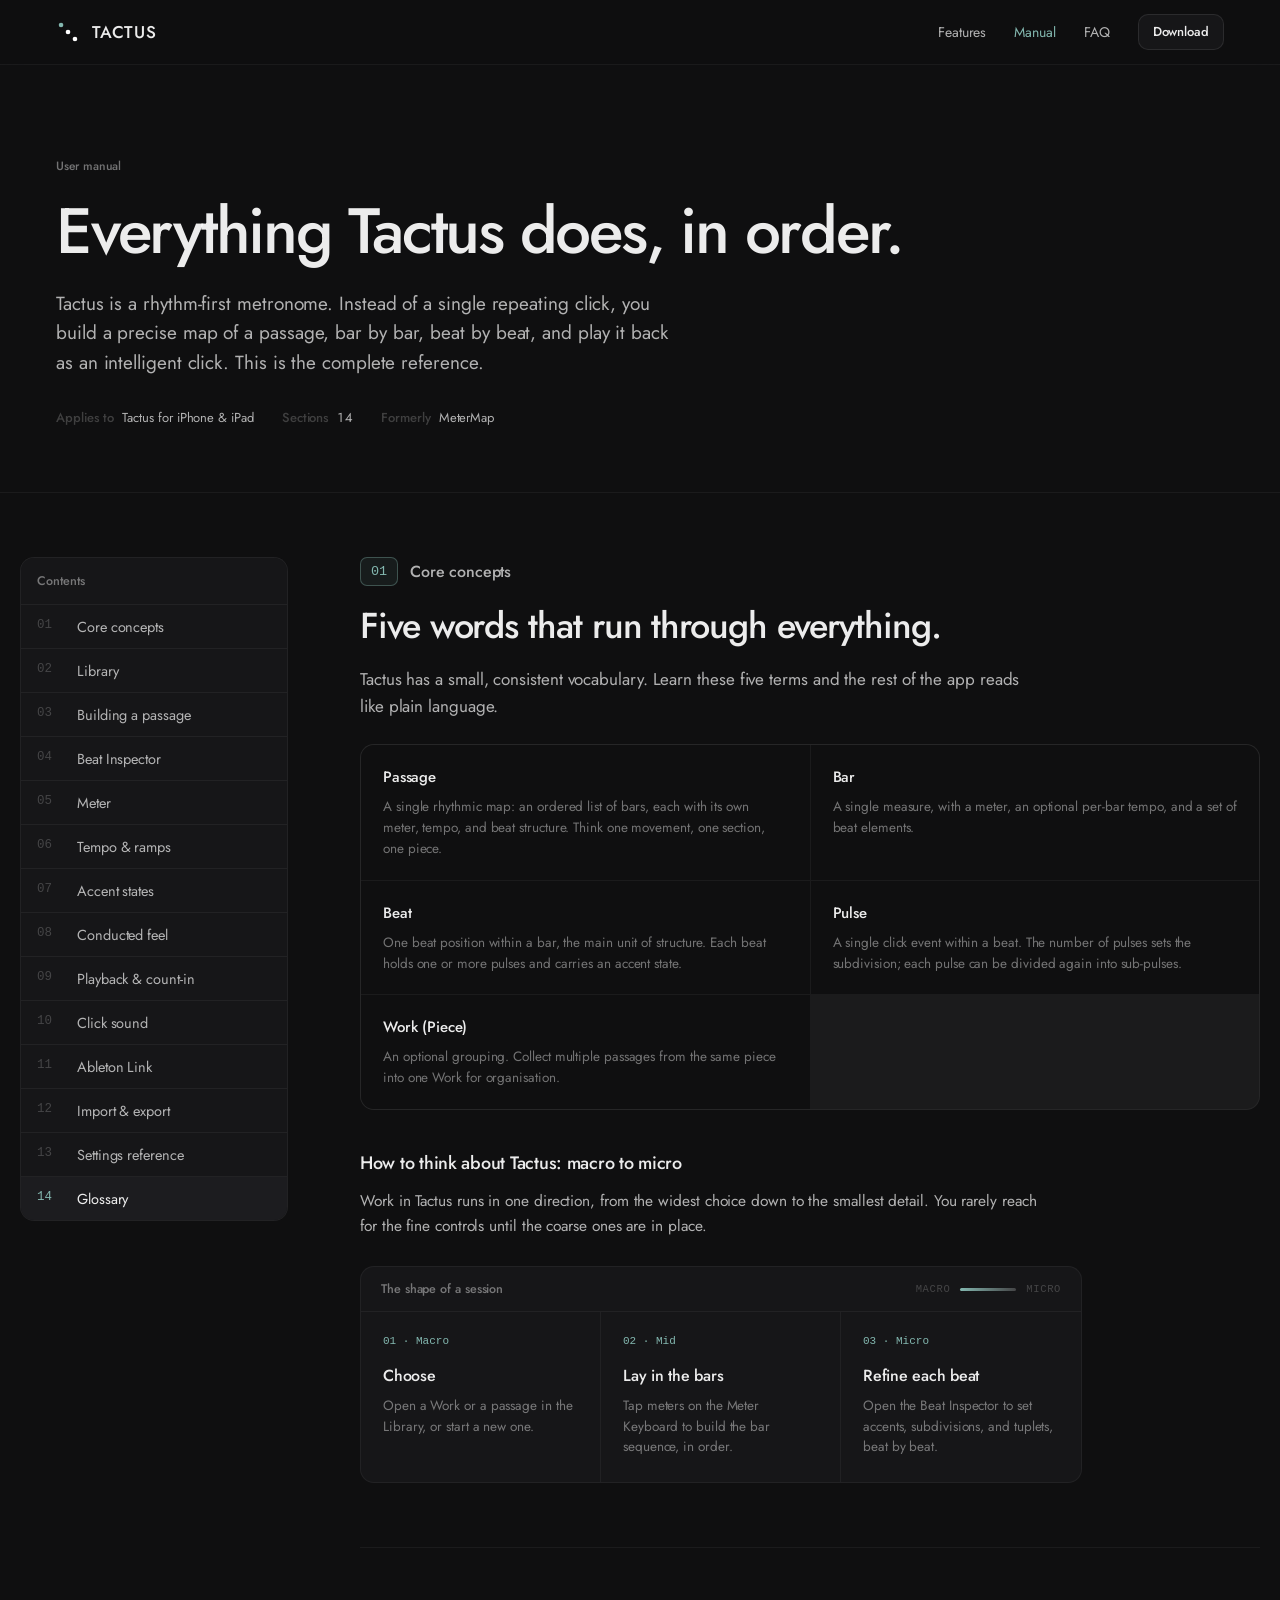
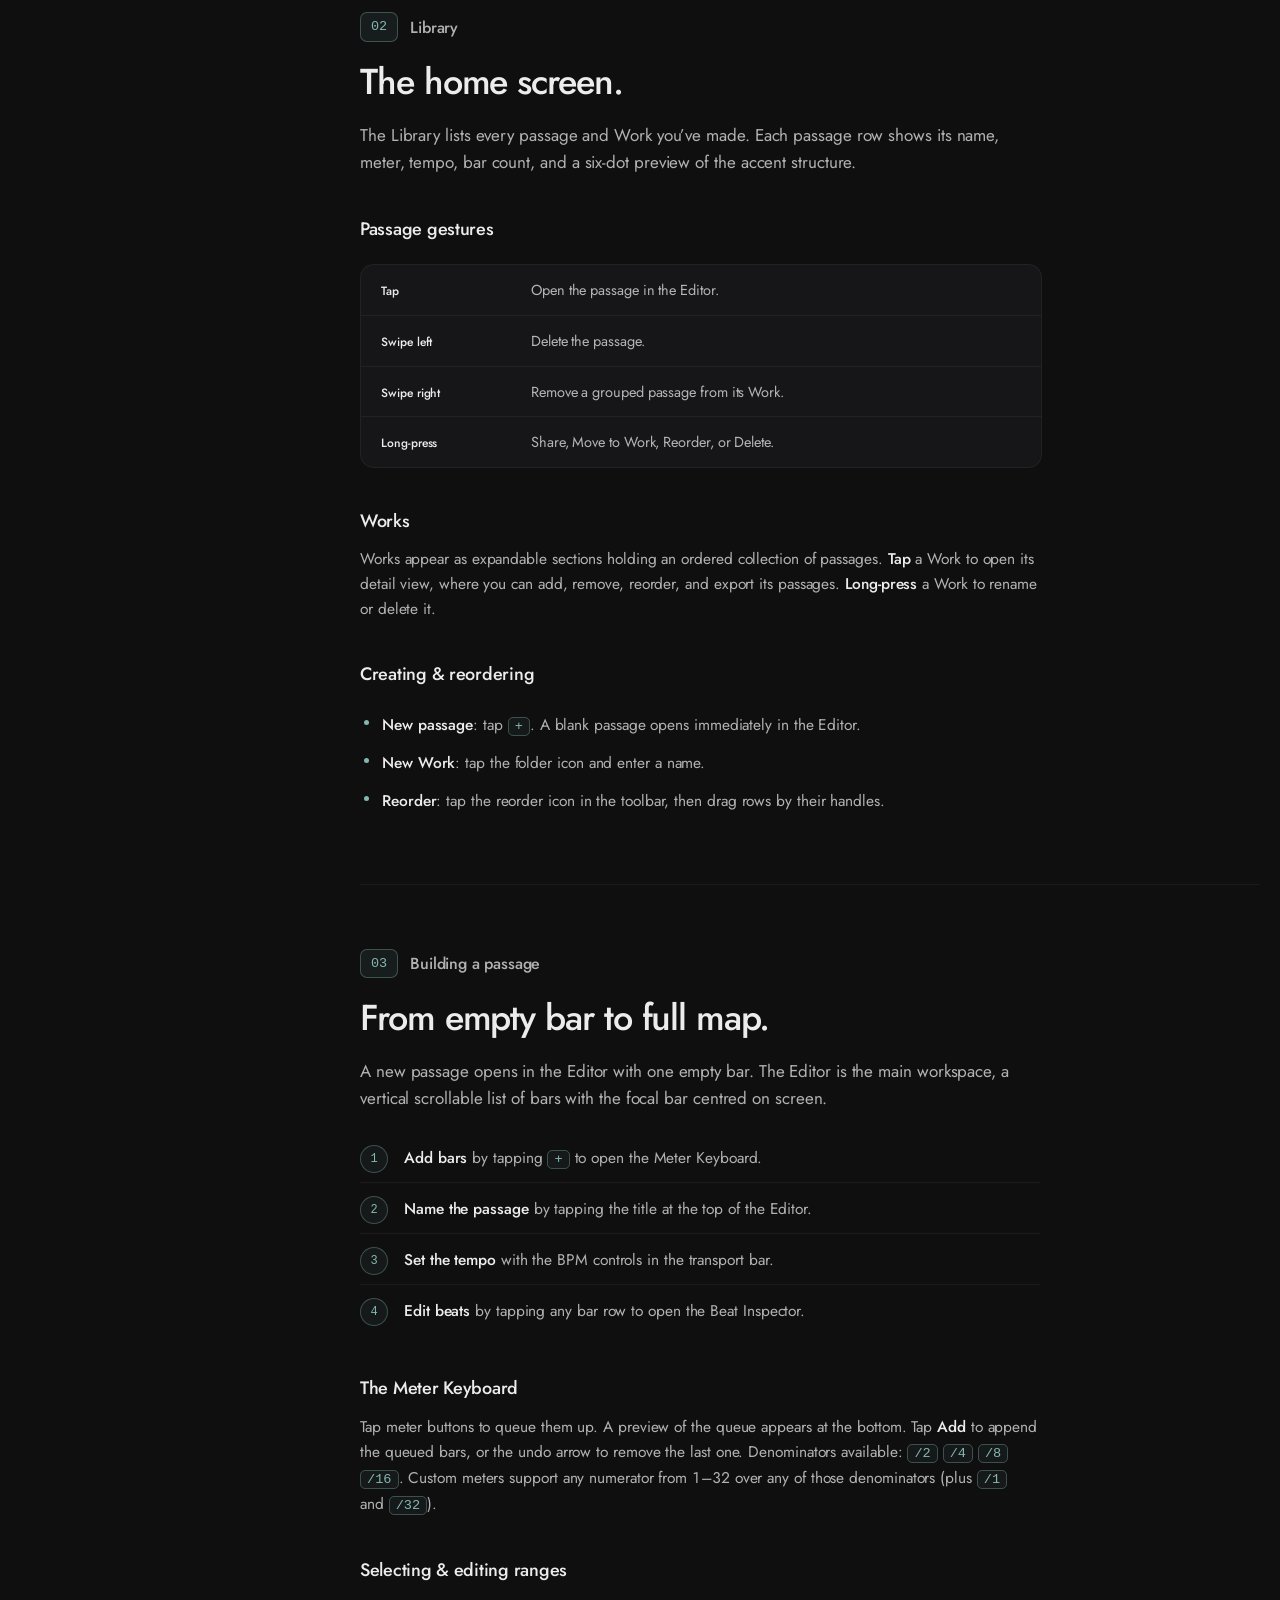
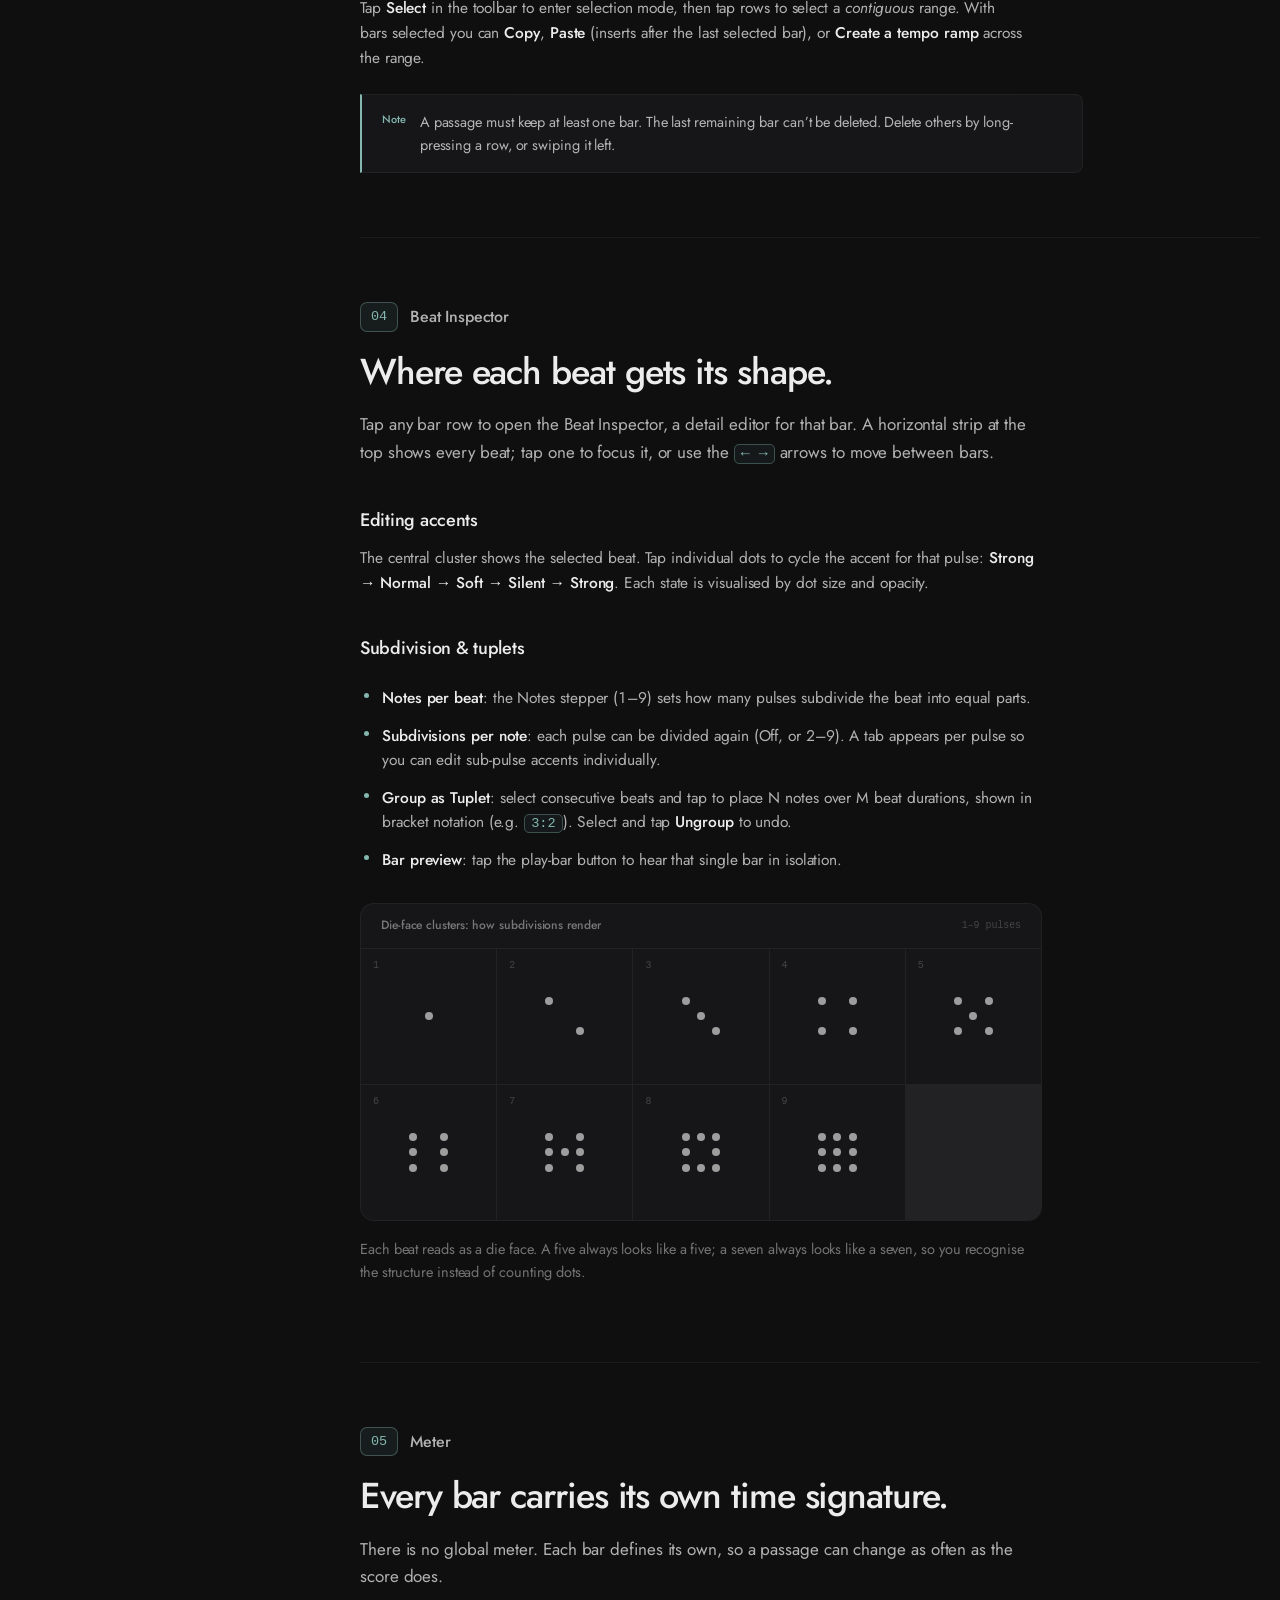
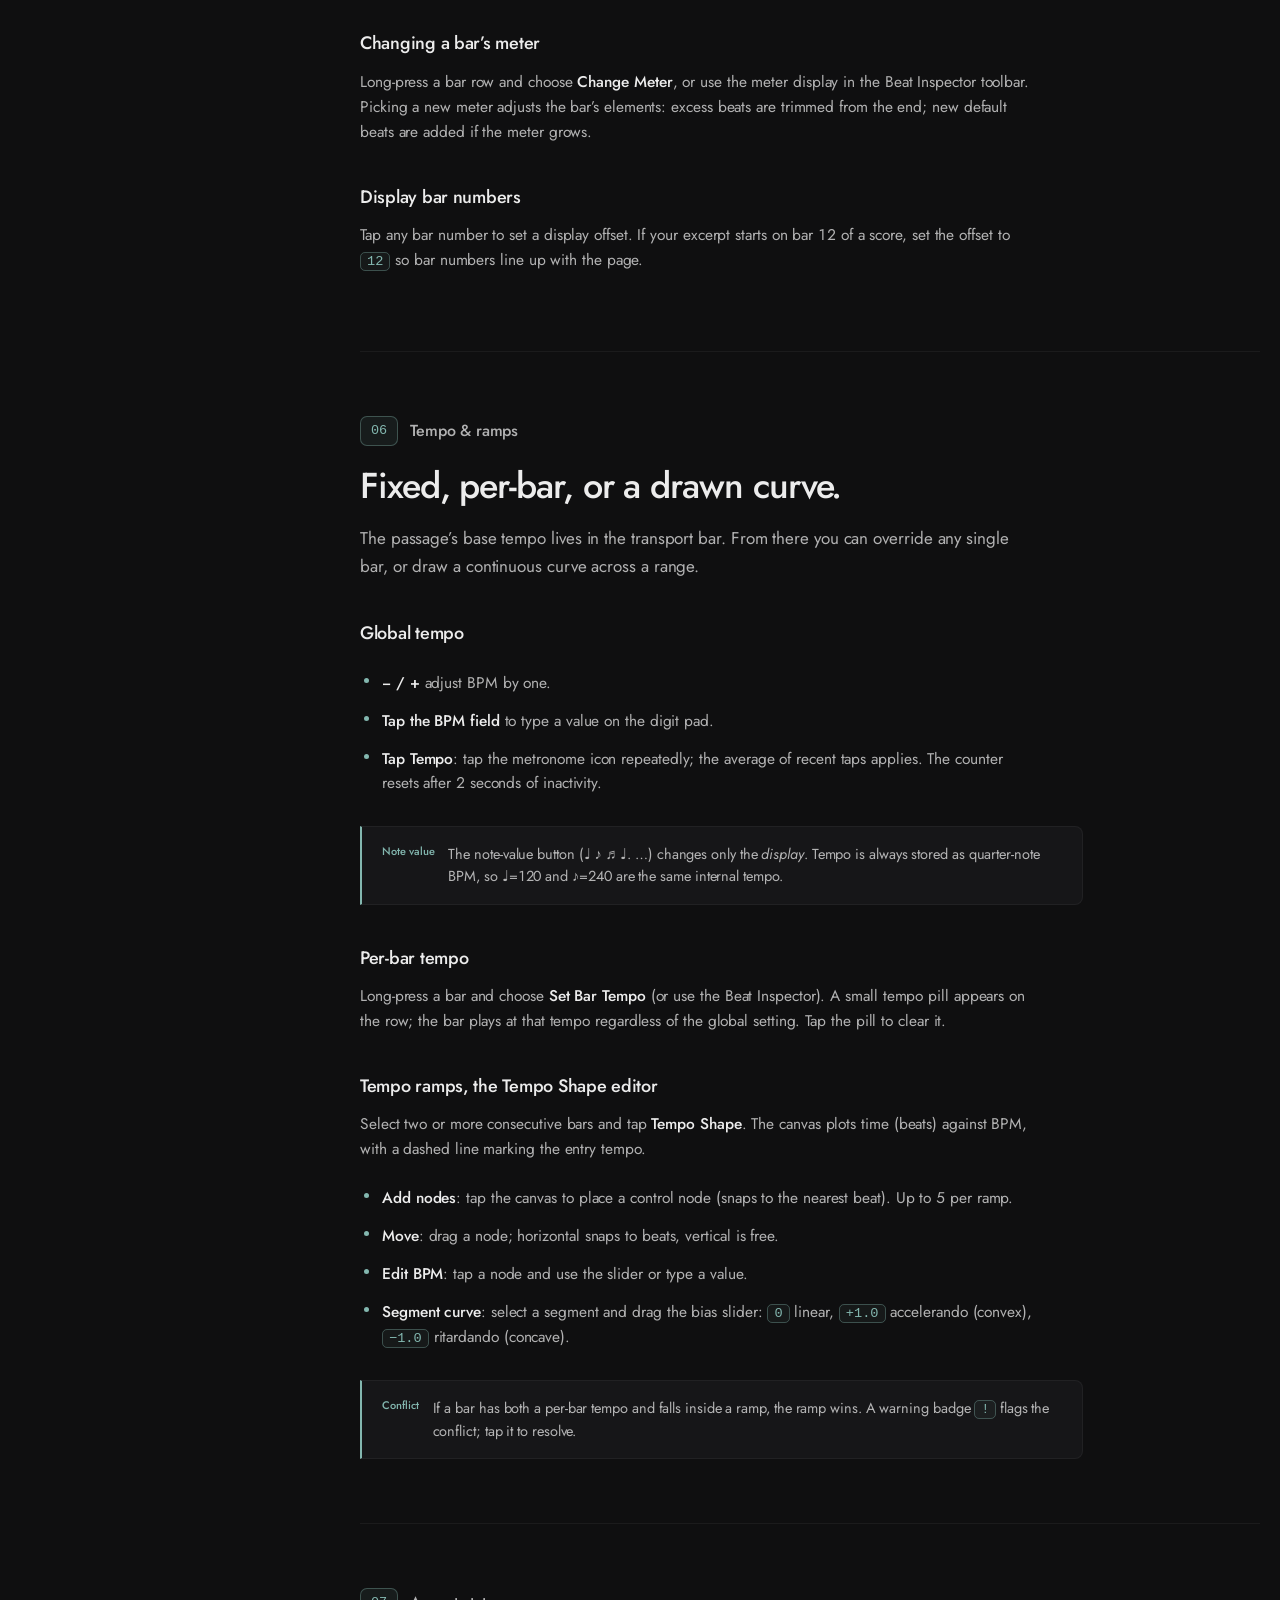
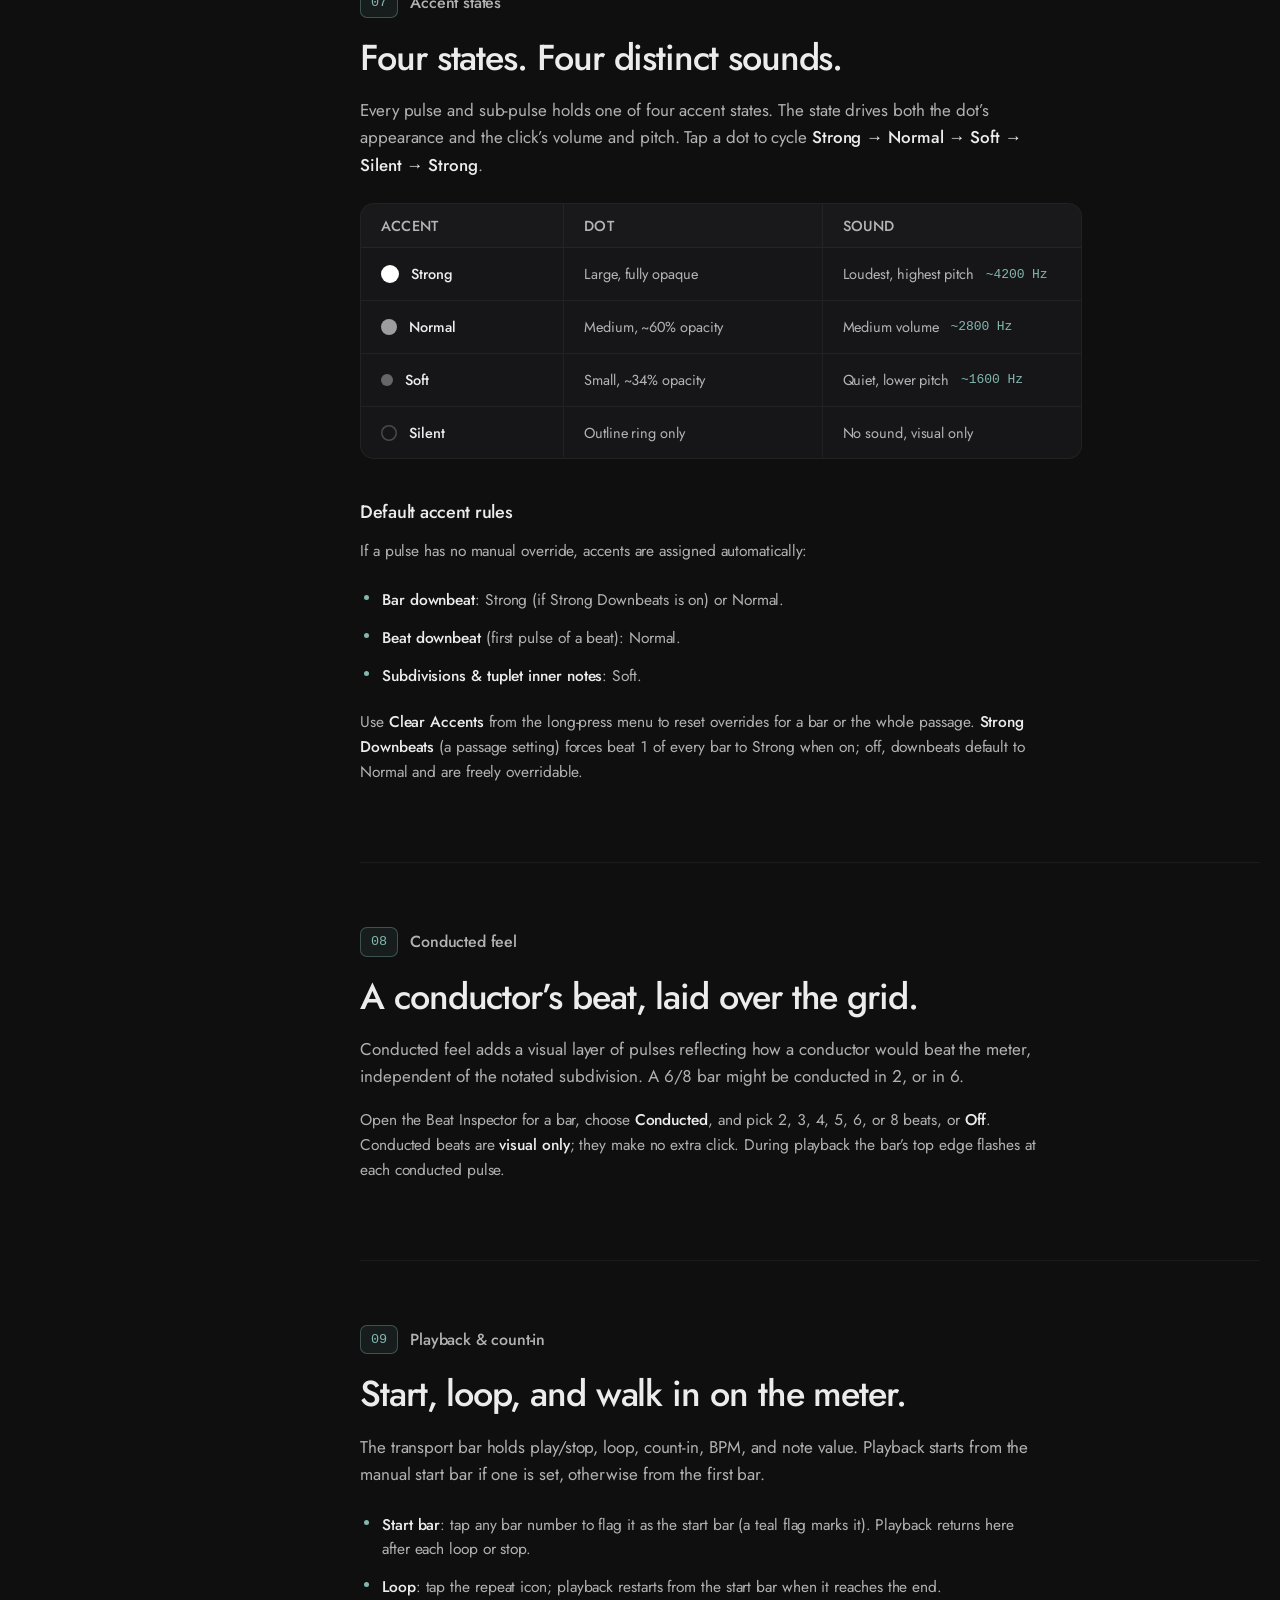
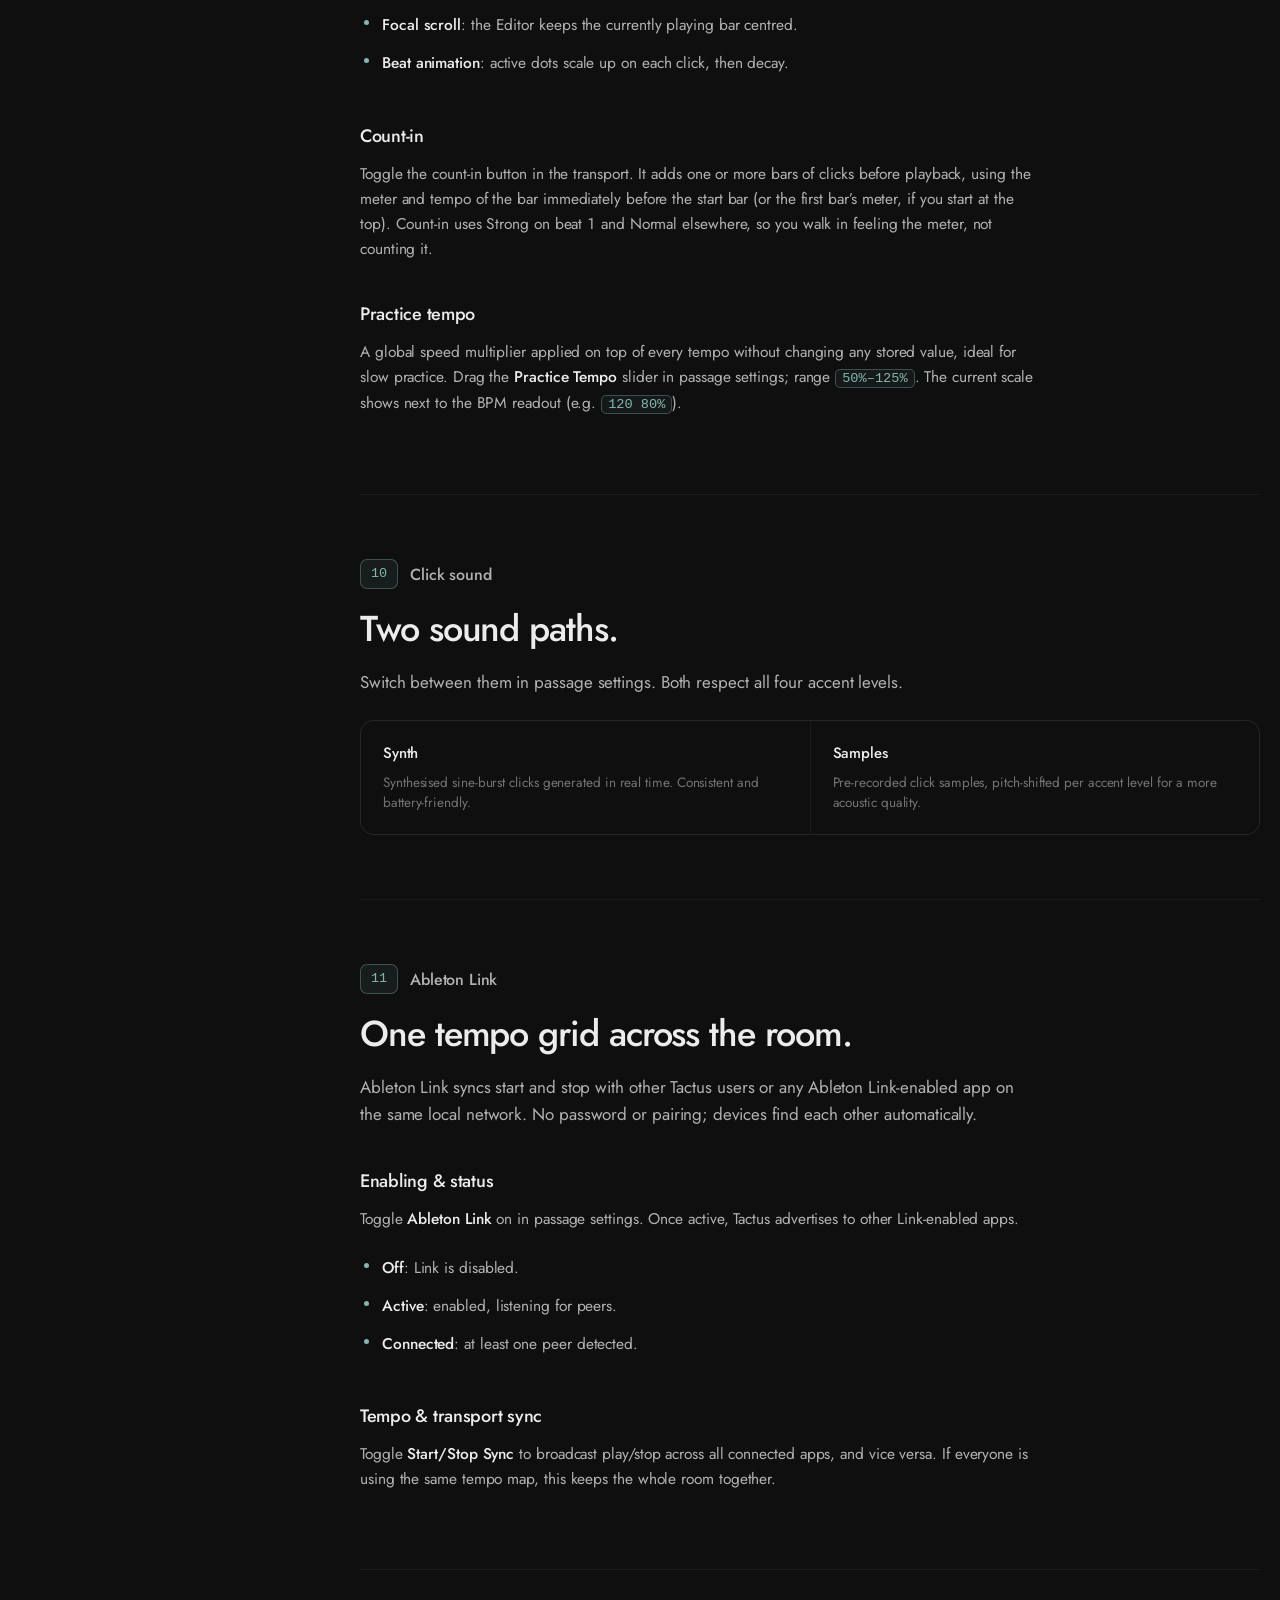
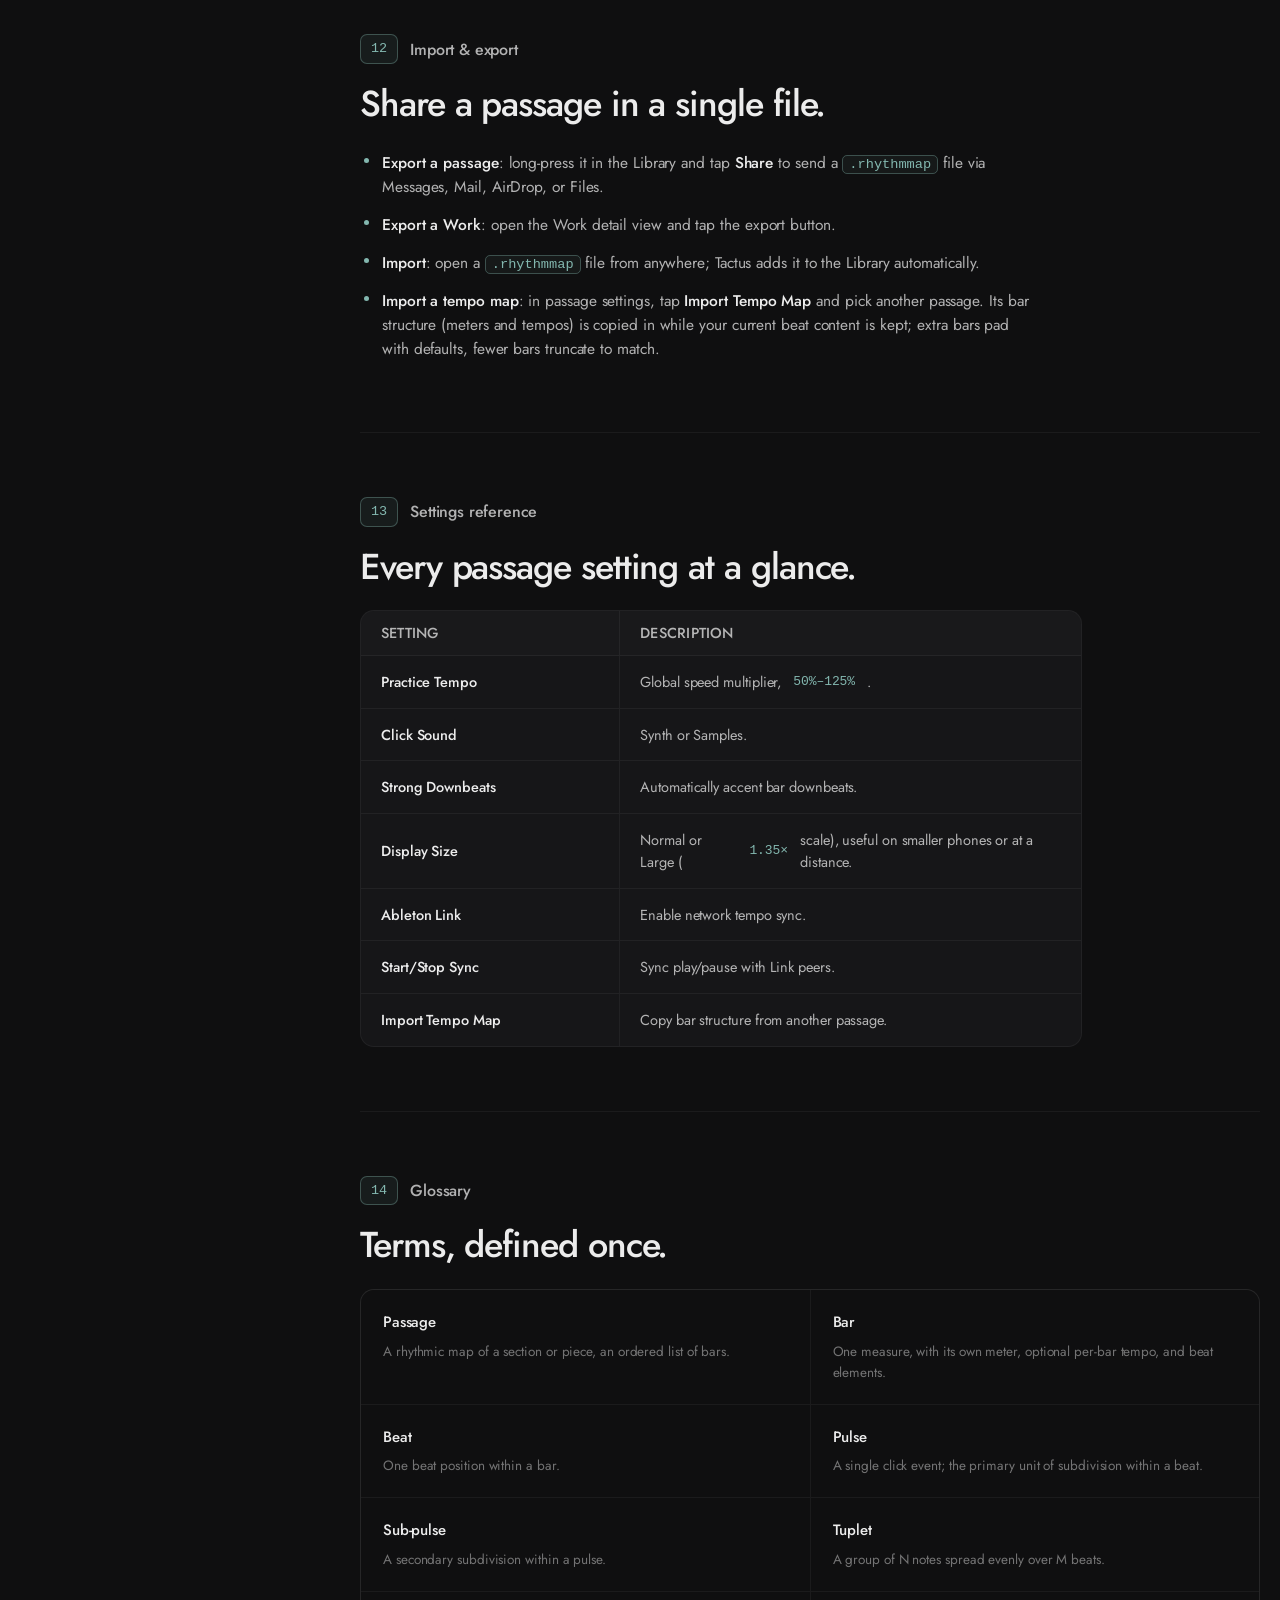
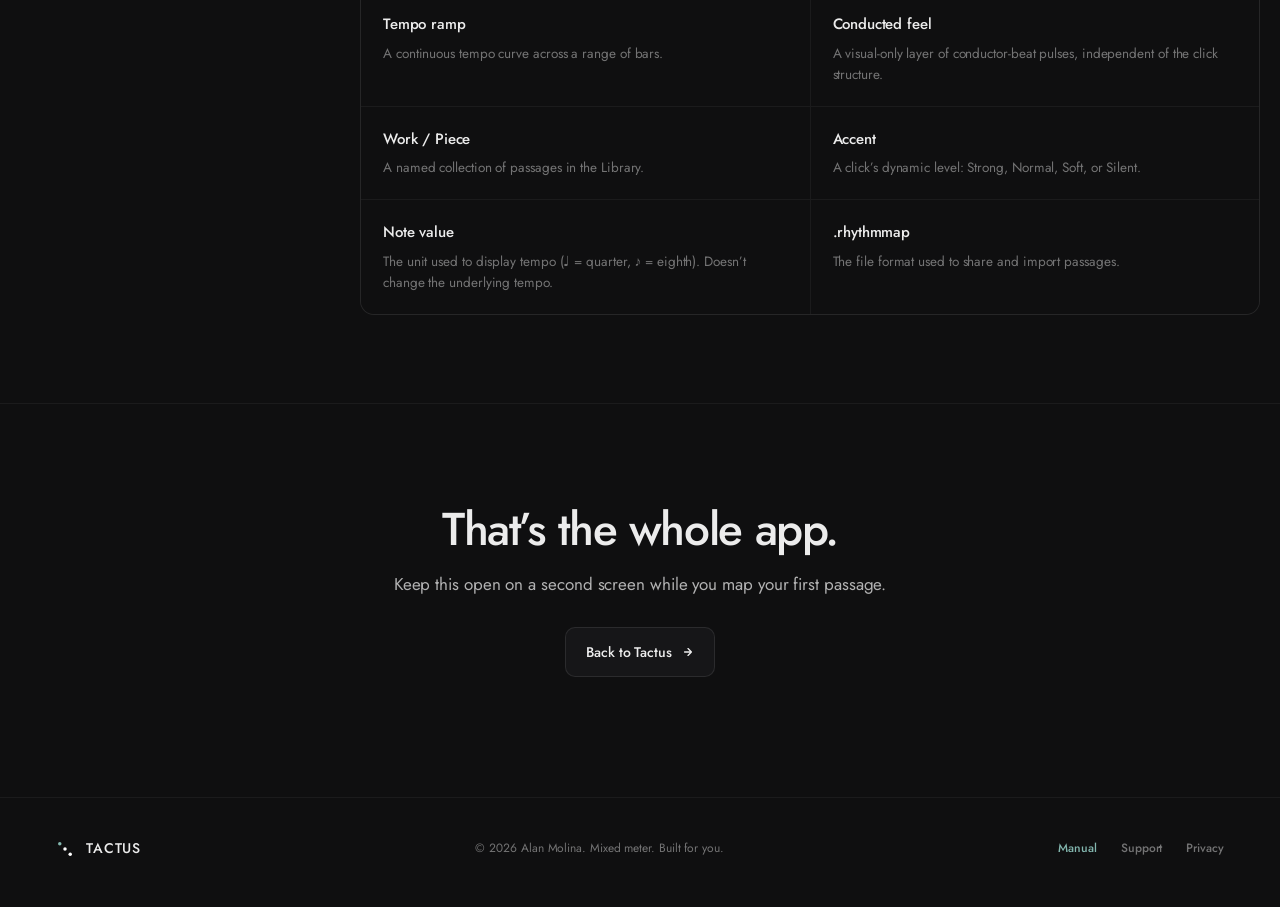
==== manual.html @ 03c47a00 "text update" ====
<!doctype html>
<html lang="en">
<head>
  <meta charset="utf-8">
  <meta name="viewport" content="width=device-width, initial-scale=1">
  <title>Tactus. Manual.</title>
  <meta name="description" content="Full feature reference for Tactus: meter entry, accent states, subdivisions, Ableton Link, tempo shape curves, conducted feel, and more.">
  <link rel="canonical" href="https://tactusrhythm.com/manual.html">
  <meta name="theme-color" content="#0F0F10">
  <meta property="og:type" content="website">
  <meta property="og:url" content="https://tactusrhythm.com/manual.html">
  <meta property="og:site_name" content="Tactus">
  <meta property="og:title" content="Tactus. Manual.">
  <meta property="og:description" content="Full feature reference for Tactus: meter entry, accent states, subdivisions, Ableton Link, tempo shape curves, conducted feel, and more.">
  <link rel="preconnect" href="https://fonts.googleapis.com">
  <link rel="preconnect" href="https://fonts.gstatic.com" crossorigin>
  <link href="https://fonts.googleapis.com/css2?family=Jost:wght@500;700&display=swap" rel="stylesheet">
  <link rel="stylesheet" href="assets/tactus-tokens.css">
  <style>
    html, body {
      margin: 0; padding: 0;
      background: var(--bg);
      color: var(--fg);
      font-family: var(--ui);
      font-size: 16px; line-height: 1.45;
      letter-spacing: -0.005em;
      -webkit-font-smoothing: antialiased;
      font-variant-numeric: tabular-nums;
      scroll-behavior: smooth;
    }
    a { color: inherit; text-decoration: none; }
    ::selection { background: var(--accent-dim); color: var(--fg); }

    .wrap {
      max-width: 1240px;
      margin: 0 auto;
      padding: 0 56px;
    }
    @media (max-width: 720px) { .wrap { padding: 0 24px; } }

    /* ── Nav ─────────────────────────────────────────────────── */
    nav {
      position: sticky; top: 0; z-index: 50;
      background: rgba(15,15,16,0.78);
      backdrop-filter: saturate(140%) blur(14px);
      -webkit-backdrop-filter: saturate(140%) blur(14px);
      border-bottom: 0.5px solid var(--hair);
    }
    .nav-inner {
      display: flex; align-items: center; justify-content: space-between;
      height: 64px;
    }
    .brand {
      display: flex; align-items: center; gap: 12px;
      font-size: 17px;
    }
    .brand-mark { width: 24px; height: 24px; flex-shrink: 0; display: block; }
    .wordmark {
      font-family: "Jost", sans-serif;
      font-weight: 500;
      letter-spacing: 0.06em;
      text-transform: uppercase;
      color: rgba(255,255,255,0.92);
    }
    .nav-links {
      display: flex; align-items: center; gap: 28px;
      font-size: 14px; color: var(--fg-2);
    }
    .nav-links a:hover { color: var(--fg); }
    .nav-links a.current { color: var(--accent); }
    .nav-cta {
      display: inline-flex; align-items: center; gap: 8px;
      padding: 8px 14px;
      border: 1px solid var(--stroke);
      border-radius: var(--r-key);
      color: var(--fg);
      font-size: 13px; font-weight: 500;
      background: var(--bg-elev-1);
      transition: border-color 240ms var(--ease-out), background 240ms var(--ease-out);
    }
    .nav-cta:hover { border-color: var(--accent); background: var(--bg-elev-2); }
    .nav-cta .price { color: var(--fg-3); font-weight: 500; font-size: 13px; letter-spacing: -0.01em; }
    @media (max-width: 720px) { .nav-links a:not(.nav-cta) { display: none; } }

    /* ── Hero ────────────────────────────────────────────────── */
    .hero {
      padding: 88px 0 64px;
      border-bottom: 0.5px solid var(--hair);
    }
    .eyebrow {
      display: inline-flex; align-items: center; gap: 10px;
      font-size: 12px; font-weight: 500;
      color: var(--fg-3);
      letter-spacing: -0.005em;
      margin-bottom: 24px;
    }
    h1.hero-h {
      font-size: clamp(40px, 5.2vw, 64px);
      font-weight: 500;
      line-height: 1.02;
      letter-spacing: -0.035em;
      margin: 0 0 24px;
      text-wrap: balance;
    }
    .hero-sub {
      font-size: 19px; line-height: 1.55;
      color: var(--fg-2);
      max-width: 620px;
      margin: 0 0 32px;
      text-wrap: pretty;
    }
    .meta-line {
      display: flex; flex-wrap: wrap; gap: 14px 28px;
      font-size: 13px; color: var(--fg-3);
      letter-spacing: -0.005em;
    }
    .meta-line span { display: inline-flex; gap: 8px; align-items: baseline; }
    .meta-line .k { color: var(--fg-4); font-weight: 500; }
    .meta-line .v { color: var(--fg-2); }

    /* ── Doc layout: sticky TOC + content ────────────────────── */
    .doc {
      display: grid;
      grid-template-columns: minmax(220px, 268px) minmax(0, 1fr);
      gap: 72px;
      padding: 64px 0 24px;
      align-items: start;
    }
    @media (max-width: 980px) {
      .doc { grid-template-columns: 1fr; gap: 32px; padding-top: 40px; }
    }
    .toc {
      position: sticky; top: 88px;
      display: flex; flex-direction: column;
      border: 0.5px solid var(--hair);
      border-radius: var(--r-card);
      background: var(--bg-elev-1);
      overflow: hidden;
      max-height: calc(100vh - 112px);
      overflow-y: auto;
    }
    @media (max-width: 980px) { .toc { position: static; max-height: none; } }
    .toc-h {
      padding: 14px 16px;
      border-bottom: 0.5px solid var(--hair);
      font-size: 12.5px; font-weight: 500;
      color: var(--fg-3);
      letter-spacing: -0.005em;
      position: sticky; top: 0;
      background: var(--bg-elev-1);
    }
    .toc a {
      display: grid;
      grid-template-columns: 30px 1fr;
      gap: 10px;
      padding: 11px 16px;
      border-bottom: 0.5px solid var(--hair);
      font-size: 14.5px;
      color: var(--fg-2);
      transition: background 200ms var(--ease-out), color 200ms var(--ease-out);
    }
    .toc a:last-child { border-bottom: 0; }
    .toc a:hover { background: var(--bg-elev-2); color: var(--fg); }
    .toc a .n {
      font-family: var(--mono); font-size: 12.5px;
      color: var(--fg-4);
      letter-spacing: 0;
      font-feature-settings: "tnum";
    }
    .toc a:hover .n { color: var(--accent); }
    .toc a.active { background: var(--bg-elev-2); color: var(--fg); }
    .toc a.active .n { color: var(--accent); }

    /* ── Chapters ────────────────────────────────────────────── */
    .content { min-width: 0; }
    .chapter {
      padding-bottom: 64px;
      margin-bottom: 64px;
      border-bottom: 0.5px solid var(--hair);
      scroll-margin-top: 88px;
    }
    .chapter:last-child { border-bottom: 0; margin-bottom: 0; }
    .chapter-label {
      display: inline-flex; align-items: center; gap: 12px;
      font-size: 16px; font-weight: 500;
      color: var(--fg-2);
      letter-spacing: -0.01em;
      margin-bottom: 20px;
    }
    .chapter-label .n {
      font-family: var(--mono); font-size: 13.5px; font-weight: 500;
      color: var(--accent);
      padding: 4px 10px; border-radius: 7px;
      background: rgba(131,183,175,0.08);
      border: 0.5px solid var(--accent-dim);
      letter-spacing: 0;
    }
    h2 {
      font-size: clamp(26px, 3vw, 36px);
      font-weight: 500;
      line-height: 1.1;
      letter-spacing: -0.03em;
      margin: 0 0 20px;
      max-width: 720px;
      text-wrap: balance;
    }
    h3 {
      font-size: 18px; font-weight: 500;
      letter-spacing: -0.015em;
      margin: 40px 0 12px;
    }
    p.lede {
      font-size: 17px; color: var(--fg-2);
      max-width: 680px; line-height: 1.6;
      margin: 0 0 16px;
      text-wrap: pretty;
    }
    p.body {
      font-size: 15.5px; color: var(--fg-2);
      max-width: 680px; line-height: 1.62;
      margin: 0 0 14px;
      text-wrap: pretty;
    }
    .code {
      font-family: var(--mono);
      font-size: 0.88em;
      color: var(--accent);
      background: rgba(131,183,175,0.06);
      border: 0.5px solid var(--accent-dim);
      padding: 1px 6px;
      border-radius: 5px;
      letter-spacing: 0;
      font-feature-settings: "tnum";
    }
    strong { color: var(--fg); font-weight: 500; }
    a.inline {
      color: var(--accent);
      border-bottom: 0.5px solid var(--accent-dim);
      transition: border-color 200ms var(--ease-out);
    }
    a.inline:hover { border-bottom-color: var(--accent); }

    /* ── Gesture / step lists ────────────────────────────────── */
    .gestures {
      list-style: none; margin: 22px 0 0; padding: 0;
      border: 0.5px solid var(--hair);
      border-radius: var(--r-card);
      background: var(--bg-elev-1);
      overflow: hidden;
      max-width: 680px;
    }
    .gestures li {
      display: grid;
      grid-template-columns: 132px 1fr;
      gap: 18px;
      padding: 14px 20px;
      border-bottom: 0.5px solid var(--hair);
      font-size: 14.5px; color: var(--fg-2); line-height: 1.5;
      align-items: baseline;
    }
    .gestures li:last-child { border-bottom: 0; }
    .gestures .g {
      font-size: 12px; font-weight: 500;
      color: var(--fg);
      letter-spacing: -0.005em;
    }
    @media (max-width: 560px) {
      .gestures li { grid-template-columns: 1fr; gap: 4px; }
    }

    ol.steps {
      counter-reset: step;
      list-style: none; margin: 22px 0 0; padding: 0;
      max-width: 680px;
      display: flex; flex-direction: column; gap: 2px;
    }
    ol.steps li {
      position: relative;
      padding: 12px 0 12px 44px;
      font-size: 15.5px; color: var(--fg-2); line-height: 1.55;
      border-bottom: 0.5px solid var(--hair);
    }
    ol.steps li:last-child { border-bottom: 0; }
    ol.steps li::before {
      counter-increment: step;
      content: counter(step);
      position: absolute; left: 0; top: 11px;
      width: 26px; height: 26px;
      display: flex; align-items: center; justify-content: center;
      font-family: var(--mono); font-size: 12px; font-weight: 500;
      color: var(--accent);
      border: 0.5px solid var(--accent-dim);
      border-radius: 50%;
      background: rgba(131,183,175,0.06);
    }

    ul.bullets {
      margin: 18px 0 0; padding: 0; list-style: none;
      max-width: 680px;
    }
    ul.bullets li {
      position: relative;
      padding: 7px 0 7px 22px;
      font-size: 15.5px; color: var(--fg-2); line-height: 1.55;
    }
    ul.bullets li::before {
      content: ""; position: absolute;
      left: 4px; top: 14px;
      width: 5px; height: 5px; border-radius: 50%;
      background: var(--accent);
    }
    ul.bullets li strong { color: var(--fg); }

    /* ── Tables (accent states, settings) ────────────────────── */
    .table {
      margin: 24px 0 0;
      border: 0.5px solid var(--hair);
      border-radius: var(--r-card);
      background: var(--bg-elev-1);
      overflow: hidden;
      max-width: 720px;
    }
    .table .tr {
      display: grid;
      border-bottom: 0.5px solid var(--hair);
    }
    .table .tr:last-child { border-bottom: 0; }
    .table .tr.head {
      background: rgba(255,255,255,0.012);
      font-size: 11px; font-weight: 500;
      color: var(--fg-3); letter-spacing: 0.02em; text-transform: uppercase;
    }
    .table .td {
      padding: 15px 20px;
      font-size: 14.5px; color: var(--fg-2); line-height: 1.5;
      border-right: 0.5px solid var(--hair);
      display: flex; align-items: center; gap: 12px;
    }
    .table .td:last-child { border-right: 0; }
    .table .tr.head .td { padding: 11px 20px; }
    .table .td .name { color: var(--fg); font-weight: 500; }
    .table .td .mono { font-family: var(--mono); font-size: 13px; color: var(--accent); font-feature-settings: "tnum"; }

    .accent-table .tr { grid-template-columns: 1.1fr 1.4fr 1.4fr; }
    .settings-table .tr { grid-template-columns: 0.9fr 1.6fr; }
    @media (max-width: 640px) {
      .accent-table .tr { grid-template-columns: 1fr; }
      .settings-table .tr { grid-template-columns: 1fr; }
      .table .td { border-right: 0; border-bottom: 0.5px solid var(--hair); }
      .table .tr .td:last-child { border-bottom: 0; }
      .table .tr.head { display: none; }
    }

    /* dot samples in accent table */
    .dot-sample {
      width: 16px; height: 16px; border-radius: 50%; flex-shrink: 0;
      background: var(--dot-normal);
    }
    .dot-sample.strong { width: 18px; height: 18px; background: var(--dot-strong); }
    .dot-sample.soft   { width: 12px; height: 12px; background: var(--dot-soft); }
    .dot-sample.silent { background: transparent; box-shadow: inset 0 0 0 1.5px var(--dot-silent); }

    /* ── Note callout ────────────────────────────────────────── */
    .note {
      margin: 24px 0 0;
      max-width: 680px;
      border: 0.5px solid var(--hair);
      border-left: 2px solid var(--accent);
      border-radius: 0 var(--r-row) var(--r-row) 0;
      background: var(--bg-elev-1);
      padding: 16px 20px;
      display: grid; grid-template-columns: auto 1fr; gap: 14px;
      align-items: start;
    }
    .note .tag {
      font-size: 11px; font-weight: 500; color: var(--accent);
      letter-spacing: -0.005em;
      padding-top: 1px;
      white-space: nowrap;
    }
    .note p { margin: 0; font-size: 14.5px; color: var(--fg-2); line-height: 1.55; }

    /* ── Concept cards ───────────────────────────────────────── */
    .concepts {
      display: grid;
      grid-template-columns: repeat(2, 1fr);
      gap: 1px;
      background: var(--hair);
      border: 0.5px solid var(--hair);
      border-radius: var(--r-card);
      overflow: hidden;
      margin-top: 24px;
    }
    @media (max-width: 560px) { .concepts { grid-template-columns: 1fr; } }
    .concept {
      background: var(--bg);
      padding: 22px 22px 20px;
    }
    .concept .ct { font-size: 15px; font-weight: 500; letter-spacing: -0.01em; margin-bottom: 8px; }
    .concept .cd { font-size: 13.5px; color: var(--fg-3); line-height: 1.55; }

    /* ── Macro → micro flow ──────────────────────────────────── */
    .flow {
      margin-top: 28px;
      border: 0.5px solid var(--hair);
      border-radius: var(--r-card);
      background: var(--bg-elev-1);
      overflow: hidden;
      max-width: 720px;
    }
    .flow-head {
      display: flex; justify-content: space-between; align-items: center;
      padding: 13px 20px; border-bottom: 0.5px solid var(--hair);
      font-size: 12.5px; font-weight: 500; color: var(--fg-3);
    }
    .flow-axis {
      display: flex; align-items: center; gap: 10px;
      font-family: var(--mono); font-size: 10.5px; color: var(--fg-4);
      letter-spacing: 0.06em; text-transform: uppercase;
    }
    .flow-axis .bar {
      width: 56px; height: 3px; border-radius: 2px;
      background: linear-gradient(90deg, var(--accent), var(--fg-4));
    }
    .flow-grid { display: grid; grid-template-columns: repeat(3, 1fr); }
    @media (max-width: 640px) { .flow-grid { grid-template-columns: 1fr; } }
    .flow-step {
      padding: 22px 22px 24px;
      border-right: 0.5px solid var(--hair);
    }
    .flow-step:last-child { border-right: 0; }
    @media (max-width: 640px) {
      .flow-step { border-right: 0; border-bottom: 0.5px solid var(--hair); }
      .flow-step:last-child { border-bottom: 0; }
    }
    .flow-step .scale {
      font-family: var(--mono); font-size: 11px; color: var(--accent);
      letter-spacing: 0; margin-bottom: 14px;
      font-feature-settings: "tnum";
    }
    .flow-step .st { font-size: 16px; font-weight: 500; letter-spacing: -0.015em; margin-bottom: 8px; }
    .flow-step .sd { font-size: 13.5px; color: var(--fg-3); line-height: 1.55; }

    /* ── Die-face cluster legend ─────────────────────────────── */
    .legend {
      margin-top: 24px;
      border: 0.5px solid var(--hair);
      border-radius: var(--r-card);
      background: var(--bg-elev-1);
      overflow: hidden;
      max-width: 680px;
    }
    .legend-head {
      padding: 13px 20px;
      border-bottom: 0.5px solid var(--hair);
      font-size: 12px; font-weight: 500; color: var(--fg-3);
      display: flex; justify-content: space-between; align-items: center;
    }
    .legend-grid {
      display: grid;
      grid-template-columns: repeat(5, 1fr);
      gap: 1px; background: var(--hair);
    }
    @media (max-width: 560px) { .legend-grid { grid-template-columns: repeat(3, 1fr); } }
    .legend-cell {
      background: var(--bg-elev-1);
      aspect-ratio: 1 / 1;
      display: flex; flex-direction: column; align-items: center; justify-content: center;
      gap: 12px; position: relative;
    }
    .legend-cell .lbl {
      position: absolute; top: 10px; left: 12px;
      font-family: var(--mono); font-size: 10px; color: var(--fg-4);
    }
    .cluster {
      width: 46px; height: 46px;
      display: grid;
      grid-template-columns: repeat(3, 1fr);
      grid-template-rows: repeat(3, 1fr);
      place-items: center;
    }
    .cluster .d { width: 8px; height: 8px; border-radius: 50%; background: var(--dot-normal); }
    .cluster .d.empty { visibility: hidden; }

    /* ── Closing ─────────────────────────────────────────────── */
    .closing {
      padding: 100px 0 120px;
      text-align: center;
      border-top: 0.5px solid var(--hair);
    }
    .closing h2 { margin: 0 auto 18px; font-size: clamp(30px, 4vw, 46px); max-width: 720px; }
    .closing p { font-size: 17px; color: var(--fg-2); max-width: 520px; margin: 0 auto 30px; }
    .btn-secondary {
      display: inline-flex; align-items: center; gap: 10px;
      padding: 14px 20px;
      border: 1px solid var(--stroke);
      border-radius: var(--r-key);
      color: var(--fg);
      font-size: 14px; font-weight: 500;
      background: var(--bg-elev-1);
      transition: border-color 200ms var(--ease-out), background 200ms var(--ease-out);
    }
    .btn-secondary:hover { border-color: var(--accent); background: var(--bg-elev-2); }

    /* ── Footer ──────────────────────────────────────────────── */
    footer {
      border-top: 0.5px solid var(--hair);
      padding: 40px 0 56px;
    }
    .footer-inner {
      display: flex; align-items: center; justify-content: space-between;
      flex-wrap: wrap; gap: 20px;
      font-size: 12px; color: var(--fg-3);
    }
    .footer-inner .brand { font-size: 14px; color: var(--fg-2); }
    .footer-inner .brand-mark { width: 18px; height: 18px; }
    .footer-links {
      display: flex; gap: 24px;
      letter-spacing: -0.005em;
      font-size: 12px; font-weight: 500; color: var(--fg-3);
    }
    .footer-links a:hover { color: var(--fg); }
    .footer-links a.current { color: var(--accent); }
  </style>
</head>
<body>

  <!-- ── Nav ─────────────────────────────────────────────────────────── -->
  <nav>
    <div class="wrap nav-inner">
      <a class="brand" href="index.html">
        <svg class="brand-mark" viewBox="0 0 1024 1024" aria-hidden="true">
          <circle cx="215" cy="215" r="99" fill="#83B7AF"/>
          <circle cx="512" cy="512" r="99" fill="#FFFFFF"/>
          <circle cx="809" cy="809" r="99" fill="#FFFFFF"/>
        </svg>
        <span class="wordmark">Tactus</span>
      </a>
      <div class="nav-links">
        <a href="index.html#features">Features</a>
        <a class="current" href="manual.html">Manual</a>
        <a href="index.html#faq">FAQ</a>
        <a class="nav-cta" href="index.html#download">
          Download
        </a>
      </div>
    </div>
  </nav>

  <!-- ── Hero ────────────────────────────────────────────────────────── -->
  <header class="hero" data-screen-label="01 Manual hero">
    <div class="wrap">
      <div class="eyebrow">User manual</div>
      <h1 class="hero-h">Everything Tactus does, in order.</h1>
      <p class="hero-sub">
        Tactus is a rhythm-first metronome. Instead of a single repeating click, you build a
        precise map of a passage, bar by bar, beat by beat, and play it back as an
        intelligent click. This is the complete reference.
      </p>
      <div class="meta-line">
        <span><span class="k">Applies to</span><span class="v">Tactus for iPhone &amp; iPad</span></span>
        <span><span class="k">Sections</span><span class="v">14</span></span>
        <span><span class="k">Formerly</span><span class="v">MeterMap</span></span>
      </div>
    </div>
  </header>

  <!-- ── Doc body ────────────────────────────────────────────────────── -->
  <div class="wrap doc">

    <!-- Sticky TOC -->
    <aside>
      <nav class="toc" id="toc">
        <div class="toc-h">Contents</div>
        <a href="#concepts"><span class="n">01</span><span>Core concepts</span></a>
        <a href="#library"><span class="n">02</span><span>Library</span></a>
        <a href="#passage"><span class="n">03</span><span>Building a passage</span></a>
        <a href="#inspector"><span class="n">04</span><span>Beat Inspector</span></a>
        <a href="#meter"><span class="n">05</span><span>Meter</span></a>
        <a href="#tempo"><span class="n">06</span><span>Tempo &amp; ramps</span></a>
        <a href="#accents"><span class="n">07</span><span>Accent states</span></a>
        <a href="#conducted"><span class="n">08</span><span>Conducted feel</span></a>
        <a href="#playback"><span class="n">09</span><span>Playback &amp; count-in</span></a>
        <a href="#sound"><span class="n">10</span><span>Click sound</span></a>
        <a href="#link"><span class="n">11</span><span>Ableton Link</span></a>
        <a href="#share"><span class="n">12</span><span>Import &amp; export</span></a>
        <a href="#settings"><span class="n">13</span><span>Settings reference</span></a>
        <a href="#glossary"><span class="n">14</span><span>Glossary</span></a>
      </nav>
    </aside>

    <!-- Content -->
    <main class="content">

      <!-- 01 Core concepts -->
      <section class="chapter" id="concepts" data-screen-label="02 Core concepts">
        <div class="chapter-label"><span class="n">01</span>Core concepts</div>
        <h2>Five words that run through everything.</h2>
        <p class="lede">
          Tactus has a small, consistent vocabulary. Learn these five terms and the rest of
          the app reads like plain language.
        </p>
        <div class="concepts">
          <div class="concept">
            <div class="ct">Passage</div>
            <div class="cd">A single rhythmic map: an ordered list of bars, each with its own meter, tempo, and beat structure. Think one movement, one section, one piece.</div>
          </div>
          <div class="concept">
            <div class="ct">Bar</div>
            <div class="cd">A single measure, with a meter, an optional per-bar tempo, and a set of beat elements.</div>
          </div>
          <div class="concept">
            <div class="ct">Beat</div>
            <div class="cd">One beat position within a bar, the main unit of structure. Each beat holds one or more pulses and carries an accent state.</div>
          </div>
          <div class="concept">
            <div class="ct">Pulse</div>
            <div class="cd">A single click event within a beat. The number of pulses sets the subdivision; each pulse can be divided again into sub-pulses.</div>
          </div>
          <div class="concept">
            <div class="ct">Work (Piece)</div>
            <div class="cd">An optional grouping. Collect multiple passages from the same piece into one Work for organisation.</div>
          </div>
        </div>

        <h3>How to think about Tactus: macro to micro</h3>
        <p class="body">
          Work in Tactus runs in one direction, from the widest choice down to the smallest
          detail. You rarely reach for the fine controls until the coarse ones are in place.
        </p>
        <div class="flow">
          <div class="flow-head">
            <span>The shape of a session</span>
            <span class="flow-axis">Macro <span class="bar"></span> Micro</span>
          </div>
          <div class="flow-grid">
            <div class="flow-step">
              <div class="scale">01 · Macro</div>
              <div class="st">Choose</div>
              <div class="sd">Open a Work or a passage in the Library, or start a new one.</div>
            </div>
            <div class="flow-step">
              <div class="scale">02 · Mid</div>
              <div class="st">Lay in the bars</div>
              <div class="sd">Tap meters on the Meter Keyboard to build the bar sequence, in order.</div>
            </div>
            <div class="flow-step">
              <div class="scale">03 · Micro</div>
              <div class="st">Refine each beat</div>
              <div class="sd">Open the Beat Inspector to set accents, subdivisions, and tuplets, beat by beat.</div>
            </div>
          </div>
        </div>
      </section>

      <!-- 02 Library -->
      <section class="chapter" id="library" data-screen-label="03 Library">
        <div class="chapter-label"><span class="n">02</span>Library</div>
        <h2>The home screen.</h2>
        <p class="lede">
          The Library lists every passage and Work you&rsquo;ve made. Each passage row shows its
          name, meter, tempo, bar count, and a six-dot preview of the accent structure.
        </p>

        <h3>Passage gestures</h3>
        <ul class="gestures">
          <li><span class="g">Tap</span><span>Open the passage in the Editor.</span></li>
          <li><span class="g">Swipe left</span><span>Delete the passage.</span></li>
          <li><span class="g">Swipe right</span><span>Remove a grouped passage from its Work.</span></li>
          <li><span class="g">Long-press</span><span>Share, Move to Work, Reorder, or Delete.</span></li>
        </ul>

        <h3>Works</h3>
        <p class="body">
          Works appear as expandable sections holding an ordered collection of passages.
          <strong>Tap</strong> a Work to open its detail view, where you can add, remove, reorder, and
          export its passages. <strong>Long-press</strong> a Work to rename or delete it.
        </p>

        <h3>Creating &amp; reordering</h3>
        <ul class="bullets">
          <li><strong>New passage</strong>: tap <span class="code">+</span>. A blank passage opens immediately in the Editor.</li>
          <li><strong>New Work</strong>: tap the folder icon and enter a name.</li>
          <li><strong>Reorder</strong>: tap the reorder icon in the toolbar, then drag rows by their handles.</li>
        </ul>
      </section>

      <!-- 03 Building a passage -->
      <section class="chapter" id="passage" data-screen-label="04 Building a passage">
        <div class="chapter-label"><span class="n">03</span>Building a passage</div>
        <h2>From empty bar to full map.</h2>
        <p class="lede">
          A new passage opens in the Editor with one empty bar. The Editor is the main
          workspace, a vertical scrollable list of bars with the focal bar centred on screen.
        </p>

        <ol class="steps">
          <li><strong>Add bars</strong> by tapping <span class="code">+</span> to open the Meter Keyboard.</li>
          <li><strong>Name the passage</strong> by tapping the title at the top of the Editor.</li>
          <li><strong>Set the tempo</strong> with the BPM controls in the transport bar.</li>
          <li><strong>Edit beats</strong> by tapping any bar row to open the Beat Inspector.</li>
        </ol>

        <h3>The Meter Keyboard</h3>
        <p class="body">
          Tap meter buttons to queue them up. A preview of the queue appears at the bottom.
          Tap <strong>Add</strong> to append the queued bars, or the undo arrow to remove the last one.
          Denominators available: <span class="code">/2</span> <span class="code">/4</span>
          <span class="code">/8</span> <span class="code">/16</span>. Custom meters support any
          numerator from 1&ndash;32 over any of those denominators (plus <span class="code">/1</span> and <span class="code">/32</span>).
        </p>

        <h3>Selecting &amp; editing ranges</h3>
        <p class="body">
          Tap <strong>Select</strong> in the toolbar to enter selection mode, then tap rows to select a
          <em>contiguous</em> range. With bars selected you can <strong>Copy</strong>, <strong>Paste</strong>
          (inserts after the last selected bar), or <strong>Create a tempo ramp</strong> across the range.
        </p>
        <div class="note">
          <span class="tag">Note</span>
          <p>A passage must keep at least one bar. The last remaining bar can&rsquo;t be deleted. Delete others by long-pressing a row, or swiping it left.</p>
        </div>
      </section>

      <!-- 04 Beat Inspector -->
      <section class="chapter" id="inspector" data-screen-label="05 Beat Inspector">
        <div class="chapter-label"><span class="n">04</span>Beat Inspector</div>
        <h2>Where each beat gets its shape.</h2>
        <p class="lede">
          Tap any bar row to open the Beat Inspector, a detail editor for that bar. A horizontal
          strip at the top shows every beat; tap one to focus it, or use the
          <span class="code">&larr; &rarr;</span> arrows to move between bars.
        </p>

        <h3>Editing accents</h3>
        <p class="body">
          The central cluster shows the selected beat. Tap individual dots to cycle the accent for
          that pulse: <strong>Strong &rarr; Normal &rarr; Soft &rarr; Silent &rarr; Strong</strong>.
          Each state is visualised by dot size and opacity.
        </p>

        <h3>Subdivision &amp; tuplets</h3>
        <ul class="bullets">
          <li><strong>Notes per beat</strong>: the Notes stepper (1&ndash;9) sets how many pulses subdivide the beat into equal parts.</li>
          <li><strong>Subdivisions per note</strong>: each pulse can be divided again (Off, or 2&ndash;9). A tab appears per pulse so you can edit sub-pulse accents individually.</li>
          <li><strong>Group as Tuplet</strong>: select consecutive beats and tap to place N notes over M beat durations, shown in bracket notation (e.g. <span class="code">3:2</span>). Select and tap <strong>Ungroup</strong> to undo.</li>
          <li><strong>Bar preview</strong>: tap the play-bar button to hear that single bar in isolation.</li>
        </ul>

        <div class="legend">
          <div class="legend-head">
            <span>Die-face clusters: how subdivisions render</span>
            <span style="font-family:var(--mono);font-size:10px;color:var(--fg-4);">1&ndash;9 pulses</span>
          </div>
          <div class="legend-grid" id="legend-grid"><!-- clusters injected by script --></div>
        </div>
        <p class="body" style="margin-top:16px;color:var(--fg-3);font-size:14.5px;">
          Each beat reads as a die face. A five always looks like a five; a seven always looks
          like a seven, so you recognise the structure instead of counting dots.
        </p>
      </section>

      <!-- 05 Meter -->
      <section class="chapter" id="meter" data-screen-label="06 Meter">
        <div class="chapter-label"><span class="n">05</span>Meter</div>
        <h2>Every bar carries its own time signature.</h2>
        <p class="lede">
          There is no global meter. Each bar defines its own, so a passage can change as often
          as the score does.
        </p>
        <h3>Changing a bar&rsquo;s meter</h3>
        <p class="body">
          Long-press a bar row and choose <strong>Change Meter</strong>, or use the meter display in the
          Beat Inspector toolbar. Picking a new meter adjusts the bar&rsquo;s elements: excess beats
          are trimmed from the end; new default beats are added if the meter grows.
        </p>
        <h3>Display bar numbers</h3>
        <p class="body">
          Tap any bar number to set a display offset. If your excerpt starts on bar 12 of a score,
          set the offset to <span class="code">12</span> so bar numbers line up with the page.
        </p>
      </section>

      <!-- 06 Tempo & ramps -->
      <section class="chapter" id="tempo" data-screen-label="07 Tempo">
        <div class="chapter-label"><span class="n">06</span>Tempo &amp; ramps</div>
        <h2>Fixed, per-bar, or a drawn curve.</h2>
        <p class="lede">
          The passage&rsquo;s base tempo lives in the transport bar. From there you can override any
          single bar, or draw a continuous curve across a range.
        </p>

        <h3>Global tempo</h3>
        <ul class="bullets">
          <li><strong>&minus; / +</strong> adjust BPM by one.</li>
          <li><strong>Tap the BPM field</strong> to type a value on the digit pad.</li>
          <li><strong>Tap Tempo</strong>: tap the metronome icon repeatedly; the average of recent taps applies. The counter resets after 2 seconds of inactivity.</li>
        </ul>
        <div class="note">
          <span class="tag">Note value</span>
          <p>The note-value button (♩ ♪ ♬ ♩. …) changes only the <em>display</em>. Tempo is always stored as quarter-note BPM, so ♩=120 and ♪=240 are the same internal tempo.</p>
        </div>

        <h3>Per-bar tempo</h3>
        <p class="body">
          Long-press a bar and choose <strong>Set Bar Tempo</strong> (or use the Beat Inspector). A small
          tempo pill appears on the row; the bar plays at that tempo regardless of the global setting.
          Tap the pill to clear it.
        </p>

        <h3>Tempo ramps, the Tempo Shape editor</h3>
        <p class="body">
          Select two or more consecutive bars and tap <strong>Tempo Shape</strong>. The canvas plots time
          (beats) against BPM, with a dashed line marking the entry tempo.
        </p>
        <ul class="bullets">
          <li><strong>Add nodes</strong>: tap the canvas to place a control node (snaps to the nearest beat). Up to 5 per ramp.</li>
          <li><strong>Move</strong>: drag a node; horizontal snaps to beats, vertical is free.</li>
          <li><strong>Edit BPM</strong>: tap a node and use the slider or type a value.</li>
          <li><strong>Segment curve</strong>: select a segment and drag the bias slider: <span class="code">0</span> linear, <span class="code">+1.0</span> accelerando (convex), <span class="code">&minus;1.0</span> ritardando (concave).</li>
        </ul>
        <div class="note">
          <span class="tag">Conflict</span>
          <p>If a bar has both a per-bar tempo and falls inside a ramp, the ramp wins. A warning badge <span class="code">!</span> flags the conflict; tap it to resolve.</p>
        </div>
      </section>

      <!-- 07 Accent states -->
      <section class="chapter" id="accents" data-screen-label="08 Accent states">
        <div class="chapter-label"><span class="n">07</span>Accent states</div>
        <h2>Four states. Four distinct sounds.</h2>
        <p class="lede">
          Every pulse and sub-pulse holds one of four accent states. The state drives both the
          dot&rsquo;s appearance and the click&rsquo;s volume and pitch. Tap a dot to cycle
          <strong>Strong &rarr; Normal &rarr; Soft &rarr; Silent &rarr; Strong</strong>.
        </p>

        <div class="table accent-table">
          <div class="tr head">
            <div class="td">Accent</div>
            <div class="td">Dot</div>
            <div class="td">Sound</div>
          </div>
          <div class="tr">
            <div class="td"><span class="dot-sample strong"></span><span class="name">Strong</span></div>
            <div class="td">Large, fully opaque</div>
            <div class="td">Loudest, highest pitch <span class="mono">~4200 Hz</span></div>
          </div>
          <div class="tr">
            <div class="td"><span class="dot-sample"></span><span class="name">Normal</span></div>
            <div class="td">Medium, ~60% opacity</div>
            <div class="td">Medium volume <span class="mono">~2800 Hz</span></div>
          </div>
          <div class="tr">
            <div class="td"><span class="dot-sample soft"></span><span class="name">Soft</span></div>
            <div class="td">Small, ~34% opacity</div>
            <div class="td">Quiet, lower pitch <span class="mono">~1600 Hz</span></div>
          </div>
          <div class="tr">
            <div class="td"><span class="dot-sample silent"></span><span class="name">Silent</span></div>
            <div class="td">Outline ring only</div>
            <div class="td">No sound, visual only</div>
          </div>
        </div>

        <h3>Default accent rules</h3>
        <p class="body">If a pulse has no manual override, accents are assigned automatically:</p>
        <ul class="bullets">
          <li><strong>Bar downbeat</strong>: Strong (if Strong Downbeats is on) or Normal.</li>
          <li><strong>Beat downbeat</strong> (first pulse of a beat): Normal.</li>
          <li><strong>Subdivisions &amp; tuplet inner notes</strong>: Soft.</li>
        </ul>
        <p class="body" style="margin-top:14px;">
          Use <strong>Clear Accents</strong> from the long-press menu to reset overrides for a bar or the
          whole passage. <strong>Strong Downbeats</strong> (a passage setting) forces beat 1 of every bar to
          Strong when on; off, downbeats default to Normal and are freely overridable.
        </p>
      </section>

      <!-- 08 Conducted feel -->
      <section class="chapter" id="conducted" data-screen-label="09 Conducted feel">
        <div class="chapter-label"><span class="n">08</span>Conducted feel</div>
        <h2>A conductor&rsquo;s beat, laid over the grid.</h2>
        <p class="lede">
          Conducted feel adds a visual layer of pulses reflecting how a conductor would beat the
          meter, independent of the notated subdivision. A 6/8 bar might be conducted in 2, or in 6.
        </p>
        <p class="body">
          Open the Beat Inspector for a bar, choose <strong>Conducted</strong>, and pick 2, 3, 4, 5, 6, or 8
          beats, or <strong>Off</strong>. Conducted beats are <strong>visual only</strong>; they make no extra
          click. During playback the bar&rsquo;s top edge flashes at each conducted pulse.
        </p>
      </section>

      <!-- 09 Playback -->
      <section class="chapter" id="playback" data-screen-label="10 Playback">
        <div class="chapter-label"><span class="n">09</span>Playback &amp; count-in</div>
        <h2>Start, loop, and walk in on the meter.</h2>
        <p class="lede">
          The transport bar holds play/stop, loop, count-in, BPM, and note value. Playback starts
          from the manual start bar if one is set, otherwise from the first bar.
        </p>
        <ul class="bullets">
          <li><strong>Start bar</strong>: tap any bar number to flag it as the start bar (a teal flag marks it). Playback returns here after each loop or stop.</li>
          <li><strong>Loop</strong>: tap the repeat icon; playback restarts from the start bar when it reaches the end.</li>
          <li><strong>Focal scroll</strong>: the Editor keeps the currently playing bar centred.</li>
          <li><strong>Beat animation</strong>: active dots scale up on each click, then decay.</li>
        </ul>

        <h3>Count-in</h3>
        <p class="body">
          Toggle the count-in button in the transport. It adds one or more bars of clicks before
          playback, using the meter and tempo of the bar immediately before the start bar (or the
          first bar&rsquo;s meter, if you start at the top). Count-in uses Strong on beat 1 and Normal
          elsewhere, so you walk in feeling the meter, not counting it.
        </p>

        <h3>Practice tempo</h3>
        <p class="body">
          A global speed multiplier applied on top of every tempo without changing any stored value, ideal for slow practice. Drag the <strong>Practice Tempo</strong> slider in passage settings;
          range <span class="code">50%&ndash;125%</span>. The current scale shows next to the BPM readout
          (e.g. <span class="code">120&nbsp;80%</span>).
        </p>
      </section>

      <!-- 10 Click sound -->
      <section class="chapter" id="sound" data-screen-label="11 Click sound">
        <div class="chapter-label"><span class="n">10</span>Click sound</div>
        <h2>Two sound paths.</h2>
        <p class="lede">Switch between them in passage settings. Both respect all four accent levels.</p>
        <div class="concepts" style="grid-template-columns: repeat(2, 1fr);">
          <div class="concept">
            <div class="ct">Synth</div>
            <div class="cd">Synthesised sine-burst clicks generated in real time. Consistent and battery-friendly.</div>
          </div>
          <div class="concept">
            <div class="ct">Samples</div>
            <div class="cd">Pre-recorded click samples, pitch-shifted per accent level for a more acoustic quality.</div>
          </div>
        </div>
      </section>

      <!-- 11 Ableton Link -->
      <section class="chapter" id="link" data-screen-label="12 Ableton Link">
        <div class="chapter-label"><span class="n">11</span>Ableton Link</div>
        <h2>One tempo grid across the room.</h2>
        <p class="lede">
          Ableton Link syncs start and stop with other Tactus users or any Ableton Link&#8209;enabled
          app on the same local network. No password or pairing; devices find each other automatically.
        </p>
        <h3>Enabling &amp; status</h3>
        <p class="body">
          Toggle <strong>Ableton Link</strong> on in passage settings. Once active, Tactus advertises to
          other Link-enabled apps.
        </p>
        <ul class="bullets">
          <li><strong>Off</strong>: Link is disabled.</li>
          <li><strong>Active</strong>: enabled, listening for peers.</li>
          <li><strong>Connected</strong>: at least one peer detected.</li>
        </ul>
        <h3>Tempo &amp; transport sync</h3>
        <p class="body">
          Toggle <strong>Start/Stop Sync</strong> to broadcast play/stop across all connected apps,
          and vice versa. If everyone is using the same tempo map, this keeps the whole room
          together.
        </p>
      </section>

      <!-- 12 Import & export -->
      <section class="chapter" id="share" data-screen-label="13 Import & export">
        <div class="chapter-label"><span class="n">12</span>Import &amp; export</div>
        <h2>Share a passage in a single file.</h2>
        <ul class="bullets">
          <li><strong>Export a passage</strong>: long-press it in the Library and tap <strong>Share</strong> to send a <span class="code">.rhythmmap</span> file via Messages, Mail, AirDrop, or Files.</li>
          <li><strong>Export a Work</strong>: open the Work detail view and tap the export button.</li>
          <li><strong>Import</strong>: open a <span class="code">.rhythmmap</span> file from anywhere; Tactus adds it to the Library automatically.</li>
          <li><strong>Import a tempo map</strong>: in passage settings, tap <strong>Import Tempo Map</strong> and pick another passage. Its bar structure (meters and tempos) is copied in while your current beat content is kept; extra bars pad with defaults, fewer bars truncate to match.</li>
        </ul>
      </section>

      <!-- 13 Settings reference -->
      <section class="chapter" id="settings" data-screen-label="14 Settings">
        <div class="chapter-label"><span class="n">13</span>Settings reference</div>
        <h2>Every passage setting at a glance.</h2>
        <div class="table settings-table">
          <div class="tr head">
            <div class="td">Setting</div>
            <div class="td">Description</div>
          </div>
          <div class="tr">
            <div class="td"><span class="name">Practice Tempo</span></div>
            <div class="td">Global speed multiplier, <span class="mono">50%&ndash;125%</span>.</div>
          </div>
          <div class="tr">
            <div class="td"><span class="name">Click Sound</span></div>
            <div class="td">Synth or Samples.</div>
          </div>
          <div class="tr">
            <div class="td"><span class="name">Strong Downbeats</span></div>
            <div class="td">Automatically accent bar downbeats.</div>
          </div>
          <div class="tr">
            <div class="td"><span class="name">Display Size</span></div>
            <div class="td">Normal or Large (<span class="mono">1.35&times;</span> scale), useful on smaller phones or at a distance.</div>
          </div>
          <div class="tr">
            <div class="td"><span class="name">Ableton Link</span></div>
            <div class="td">Enable network tempo sync.</div>
          </div>
          <div class="tr">
            <div class="td"><span class="name">Start/Stop Sync</span></div>
            <div class="td">Sync play/pause with Link peers.</div>
          </div>
          <div class="tr">
            <div class="td"><span class="name">Import Tempo Map</span></div>
            <div class="td">Copy bar structure from another passage.</div>
          </div>
        </div>
      </section>

      <!-- 14 Glossary -->
      <section class="chapter" id="glossary" data-screen-label="15 Glossary">
        <div class="chapter-label"><span class="n">14</span>Glossary</div>
        <h2>Terms, defined once.</h2>
        <div class="concepts" style="grid-template-columns: repeat(2, 1fr);">
          <div class="concept"><div class="ct">Passage</div><div class="cd">A rhythmic map of a section or piece, an ordered list of bars.</div></div>
          <div class="concept"><div class="ct">Bar</div><div class="cd">One measure, with its own meter, optional per-bar tempo, and beat elements.</div></div>
          <div class="concept"><div class="ct">Beat</div><div class="cd">One beat position within a bar.</div></div>
          <div class="concept"><div class="ct">Pulse</div><div class="cd">A single click event; the primary unit of subdivision within a beat.</div></div>
          <div class="concept"><div class="ct">Sub-pulse</div><div class="cd">A secondary subdivision within a pulse.</div></div>
          <div class="concept"><div class="ct">Tuplet</div><div class="cd">A group of N notes spread evenly over M beats.</div></div>
          <div class="concept"><div class="ct">Tempo ramp</div><div class="cd">A continuous tempo curve across a range of bars.</div></div>
          <div class="concept"><div class="ct">Conducted feel</div><div class="cd">A visual-only layer of conductor-beat pulses, independent of the click structure.</div></div>
          <div class="concept"><div class="ct">Work / Piece</div><div class="cd">A named collection of passages in the Library.</div></div>
          <div class="concept"><div class="ct">Accent</div><div class="cd">A click&rsquo;s dynamic level: Strong, Normal, Soft, or Silent.</div></div>
          <div class="concept"><div class="ct">Note value</div><div class="cd">The unit used to display tempo (♩ = quarter, ♪ = eighth). Doesn&rsquo;t change the underlying tempo.</div></div>
          <div class="concept"><div class="ct">.rhythmmap</div><div class="cd">The file format used to share and import passages.</div></div>
        </div>
      </section>

    </main>
  </div>

  <!-- ── Closing ────────────────────────────────────────────────────── -->
  <section class="closing" data-screen-label="16 Closing">
    <div class="wrap">
      <h2>That&rsquo;s the whole app.</h2>
      <p>Keep this open on a second screen while you map your first passage.</p>
      <a class="btn-secondary" href="index.html">
        Back to Tactus
        <svg viewBox="0 0 14 14" width="12" height="12" fill="none" aria-hidden="true">
          <path d="M3 7h8M7 3l4 4-4 4" stroke="currentColor" stroke-width="1.5" stroke-linecap="round" stroke-linejoin="round"/>
        </svg>
      </a>
    </div>
  </section>

  <!-- ── Footer ─────────────────────────────────────────────────────── -->
  <footer>
    <div class="wrap footer-inner">
      <a class="brand" href="index.html">
        <svg class="brand-mark" viewBox="0 0 1024 1024" aria-hidden="true">
          <circle cx="215" cy="215" r="99" fill="#83B7AF"/>
          <circle cx="512" cy="512" r="99" fill="#FFFFFF"/>
          <circle cx="809" cy="809" r="99" fill="#FFFFFF"/>
        </svg>
        <span class="wordmark">Tactus</span>
      </a>
      <div style="color: var(--fg-3); font-size:12px;">
        © 2026 Alan Molina. Mixed meter. Built for you.
      </div>
      <div class="footer-links">
        <a class="current" href="manual.html">Manual</a>
        <a href="mailto:tactusrhythm@gmail.com">Support</a>
        <a href="privacy.html">Privacy</a>
      </div>
    </div>
  </footer>

  <script>
    // ── Die-face cluster legend (1–9) ──────────────────────────
    // Die layout maps a count to a 3×3 grid (row-major cells 0..8).
    (function () {
      const grid = document.getElementById('legend-grid');
      if (!grid) return;
      // Which of the 9 cells are filled for each pip count, matching dice faces.
      const FACES = {
        1: [4],
        2: [0, 8],
        3: [0, 4, 8],
        4: [0, 2, 6, 8],
        5: [0, 2, 4, 6, 8],
        6: [0, 2, 3, 5, 6, 8],
        7: [0, 2, 3, 4, 5, 6, 8],
        8: [0, 1, 2, 3, 5, 6, 7, 8],
        9: [0, 1, 2, 3, 4, 5, 6, 7, 8],
      };
      for (let n = 1; n <= 9; n++) {
        const cell = document.createElement('div');
        cell.className = 'legend-cell';
        const lbl = document.createElement('span');
        lbl.className = 'lbl';
        lbl.textContent = n;
        const cluster = document.createElement('div');
        cluster.className = 'cluster';
        const on = new Set(FACES[n]);
        for (let i = 0; i < 9; i++) {
          const d = document.createElement('span');
          d.className = 'd' + (on.has(i) ? '' : ' empty');
          cluster.appendChild(d);
        }
        cell.appendChild(lbl);
        cell.appendChild(cluster);
        grid.appendChild(cell);
      }
    })();

    // ── TOC scroll-spy ─────────────────────────────────────────
    (function () {
      const links = [...document.querySelectorAll('#toc a')];
      const map = new Map(links.map(a => [a.getAttribute('href').slice(1), a]));
      const sections = [...document.querySelectorAll('.chapter')];
      let active = null;
      const obs = new IntersectionObserver((entries) => {
        // pick the entry nearest the top that is intersecting
        const visible = entries
          .filter(e => e.isIntersecting)
          .sort((a, b) => a.boundingClientRect.top - b.boundingClientRect.top);
        if (visible[0]) {
          const id = visible[0].target.id;
          if (id !== active && map.has(id)) {
            if (active && map.get(active)) map.get(active).classList.remove('active');
            map.get(id).classList.add('active');
            active = id;
          }
        }
      }, { rootMargin: '-88px 0px -65% 0px', threshold: 0 });
      sections.forEach(s => obs.observe(s));
    })();
  </script>
</body>
</html>
---- assets/tactus-tokens.css ----
/* Tactus — design tokens.
   Everything keyed to CSS variables so the Tweaks panel can swap accent
   and density without re-rendering React. */

:root {
  /* ── Surfaces ──────────────────────────────────────────────── */
  --bg:           #0F0F10;
  --bg-elev-1:    #161618;   /* bar rows, list rows */
  --bg-elev-2:    #1C1C1F;   /* sheets, transport */
  --bg-elev-3:    #232327;   /* picker keys */
  --scrim:        rgba(0,0,0,0.55);

  /* ── Strokes ───────────────────────────────────────────────── */
  --hair:         rgba(255,255,255,0.05);
  --stroke:       rgba(255,255,255,0.09);
  --stroke-strong:rgba(255,255,255,0.16);

  /* ── Text ──────────────────────────────────────────────────── */
  --fg:           rgba(255,255,255,0.92);
  --fg-2:         rgba(255,255,255,0.68);
  --fg-3:         rgba(255,255,255,0.42);
  --fg-4:         rgba(255,255,255,0.20);

  /* ── Dot weights (the product) ─────────────────────────────── */
  --dot-strong:   rgba(255,255,255,1.00);
  --dot-normal:   rgba(255,255,255,0.58);
  --dot-soft:     rgba(255,255,255,0.34);
  --dot-silent:   rgba(255,255,255,0.22); /* used as stroke only */

  /* ── Accent (teal default) ─────────────────────────────────── */
  --accent:       oklch(0.74 0.055 185);
  --accent-dim:   oklch(0.74 0.055 185 / 0.35);
  --accent-glow:  rgba(139,190,182,0.45); /* #8BBEB6 @ 45% */

  /* ── Destructive (rare) ────────────────────────────────────── */
  --destructive:  oklch(0.65 0.13 25);

  /* ── Type ──────────────────────────────────────────────────────
     Chrome:  Jost 500 — matches the shipping app's wordmark, labels,
              buttons, titles, and body copy.
     Data:    SF Mono — reserved strictly for numbers, ratios, BPM, meter,
              time / bar / beat. Not for category labels.
     Meter:   Helvetica Neue Bold — meter/time signatures only, kept off
              Jost on purpose (reads as engraved notation). See .meter. */
  --ui:     "Jost", sans-serif;
  --mono:   ui-monospace, "SF Mono", "JetBrains Mono", Menlo, monospace;
  --meter-font: "Helvetica Neue", Helvetica, Arial, sans-serif;

  /* ── Radii / motion ────────────────────────────────────────── */
  --r-card: 14px;
  --r-key:  10px;
  --r-row:  8px;
  --ease-out: cubic-bezier(0.2, 0.65, 0.25, 1);
  --ease-pop: cubic-bezier(0.34, 1.56, 0.64, 1);
}

/* Reset inside the Tactus surface — design-canvas hosts iframes worth of
   user CSS so we scope ourselves carefully. */
.tactus, .tactus * {
  box-sizing: border-box;
  -webkit-font-smoothing: antialiased;
  font-variant-numeric: tabular-nums;
}
.tactus {
  background: var(--bg);
  color: var(--fg);
  font-family: var(--ui);
  font-size: 15px;
  line-height: 1.3;
  letter-spacing: -0.01em;
  height: 100%;
  position: relative;
  overflow: hidden;
}

/* Hide scrollbars in the device shell — gestural scroll feel. */
.tactus *::-webkit-scrollbar { width: 0; height: 0; }
.tactus *                    { scrollbar-width: none; }

/* ── Typographic primitives ─────────────────────────────────── */
.t-mono     { font-family: var(--mono); font-feature-settings: "tnum","ss01"; letter-spacing: 0; }
.t-meter    { font-family: var(--mono); font-weight: 500; letter-spacing: -0.01em; }
.t-bpm      { font-family: var(--mono); font-weight: 500; font-size: 28px; letter-spacing: -0.02em; }
/* Section header: grotesque, sentence-case, NOT tracked. Was uppercase mono — too SaaS. */
.t-section  { font-family: var(--ui); font-size: 12px; font-weight: 500; letter-spacing: -0.005em; color: var(--fg-3); }
.t-title    { font-family: var(--ui);   font-size: 17px; font-weight: 600; letter-spacing: -0.02em; }
.t-label    { font-family: var(--ui);   font-size: 13px; font-weight: 400; color: var(--fg-3); }
.t-helper   { font-family: var(--ui);   font-size: 11px; font-weight: 400; color: var(--fg-4); letter-spacing: 0; }

/* ── Dot animation ──────────────────────────────────────────── */
/* No glow on the dot itself — the glow lives on the active-bar edge
   and the meter-picker caret instead. Attack 20ms / hold ~50ms / release
   80ms, ~150ms total. */
@keyframes tactus-hit {
  0%   { transform: scale(1); }
  13%  { transform: scale(1.22); }
  47%  { transform: scale(1.22); }
  100% { transform: scale(1); }
}
.tactus-dot.hit {
  animation: tactus-hit 150ms var(--ease-out);
}

/* Active-bar focal ring is drawn with a hairline accent on left edge. */
.tactus-bar.is-active::before {
  content: "";
  position: absolute;
  left: 0; top: 12%; bottom: 12%;
  width: 3px; border-radius: 2px;
  background: var(--accent);
  box-shadow: 0 0 8px var(--accent-glow);
}

/* Selection ring for tapped beat clusters (Editor only) */
.tactus-cluster.selected {
  background:
    radial-gradient(closest-side, transparent 60%, rgba(255,255,255,0.04) 100%);
  box-shadow:
    inset 0 0 0 1px var(--accent),
    0 0 0 3px var(--accent-dim);
}

/* Tuplet bracket — hairline arc */
.tactus-tuplet-arc {
  stroke: var(--fg-3);
  fill: none;
  stroke-width: 1;
  stroke-linecap: round;
}
.tactus-tuplet-label {
  font-family: var(--mono);
  font-size: 10px;
  fill: var(--fg-3);
  letter-spacing: 0;
}
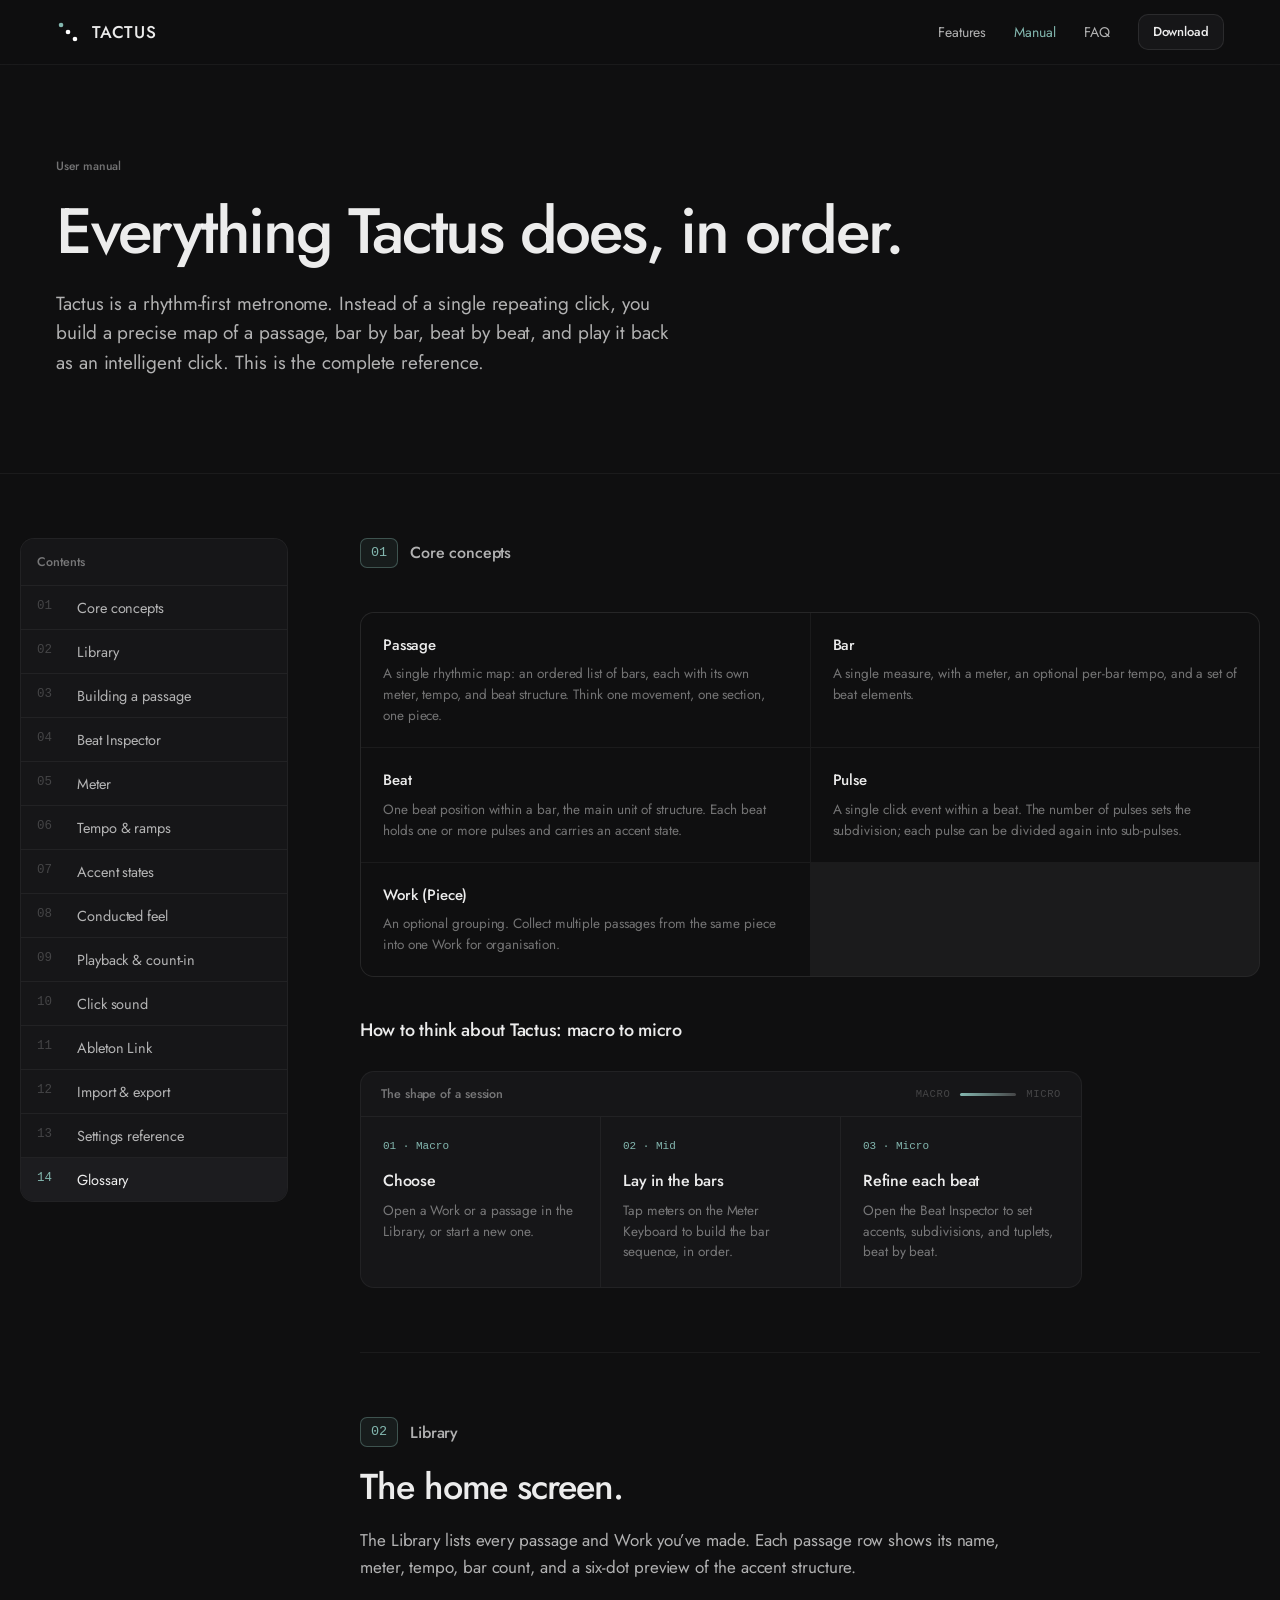
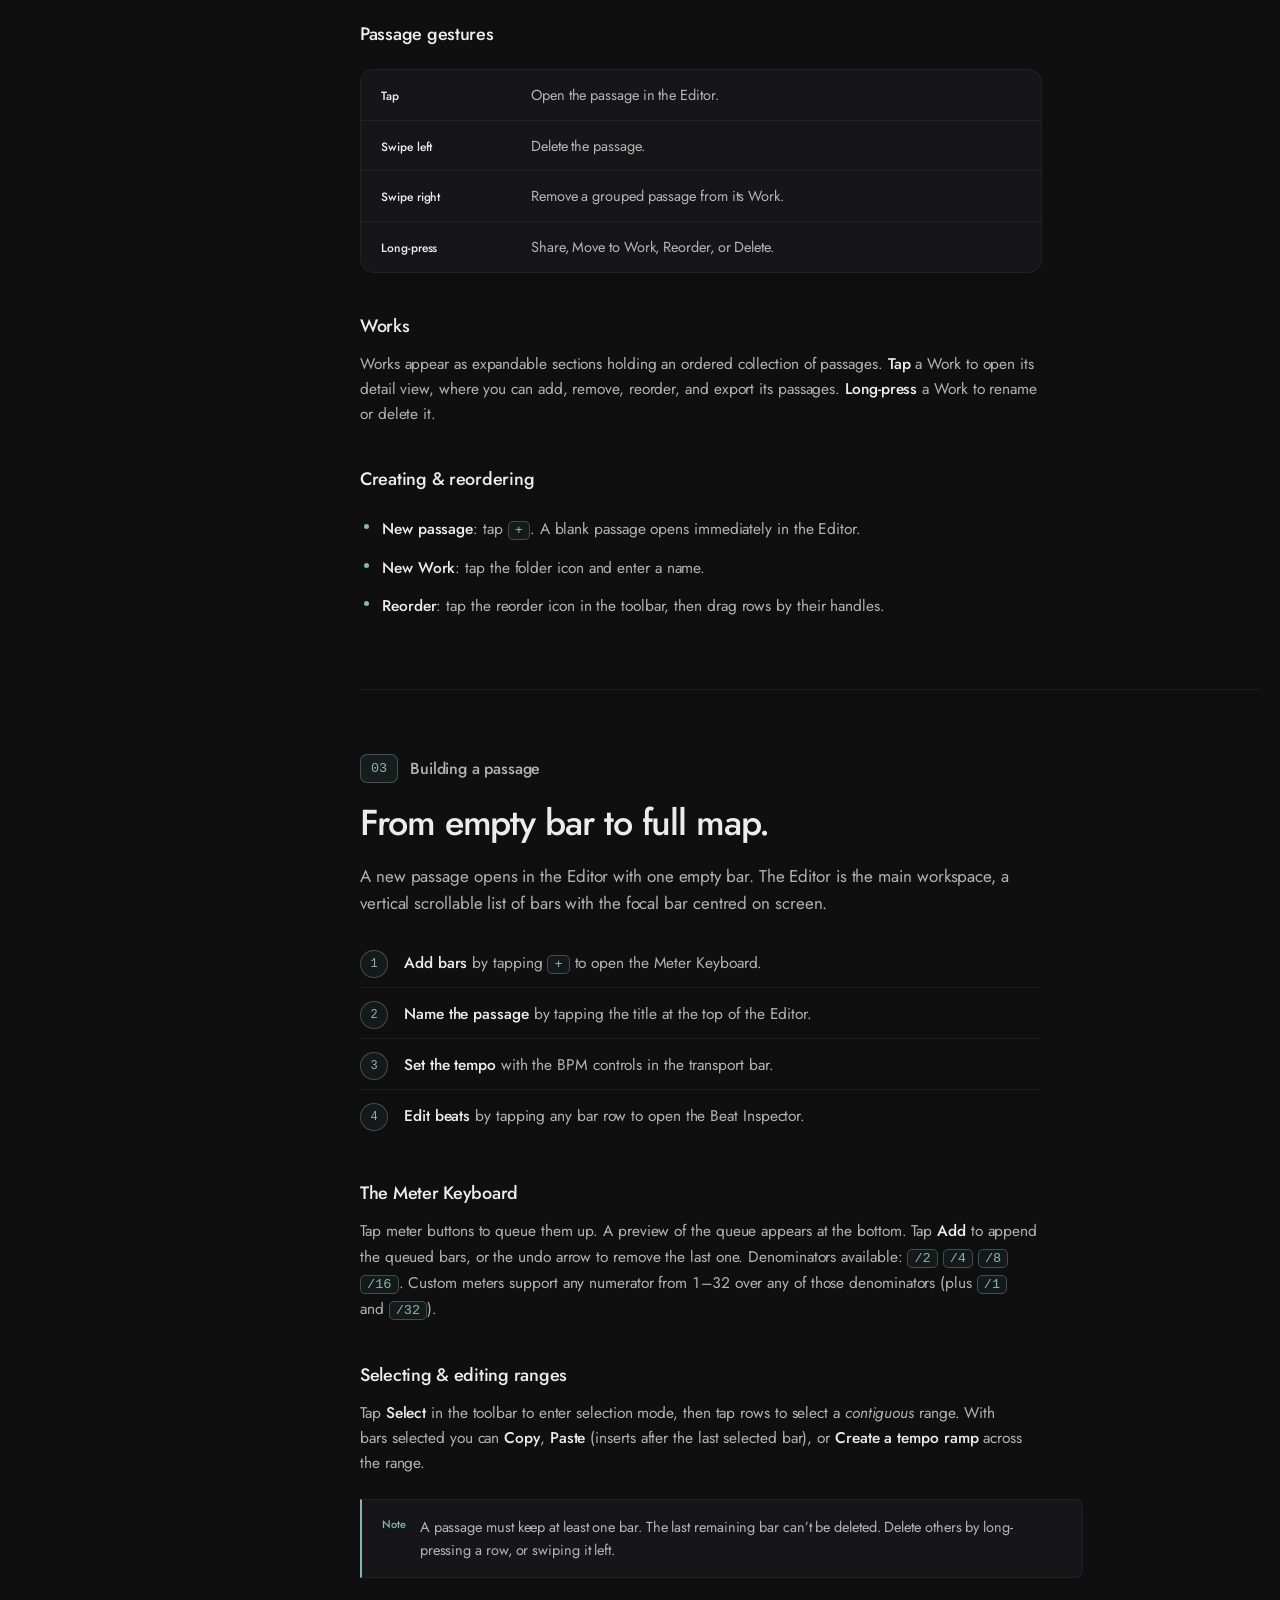
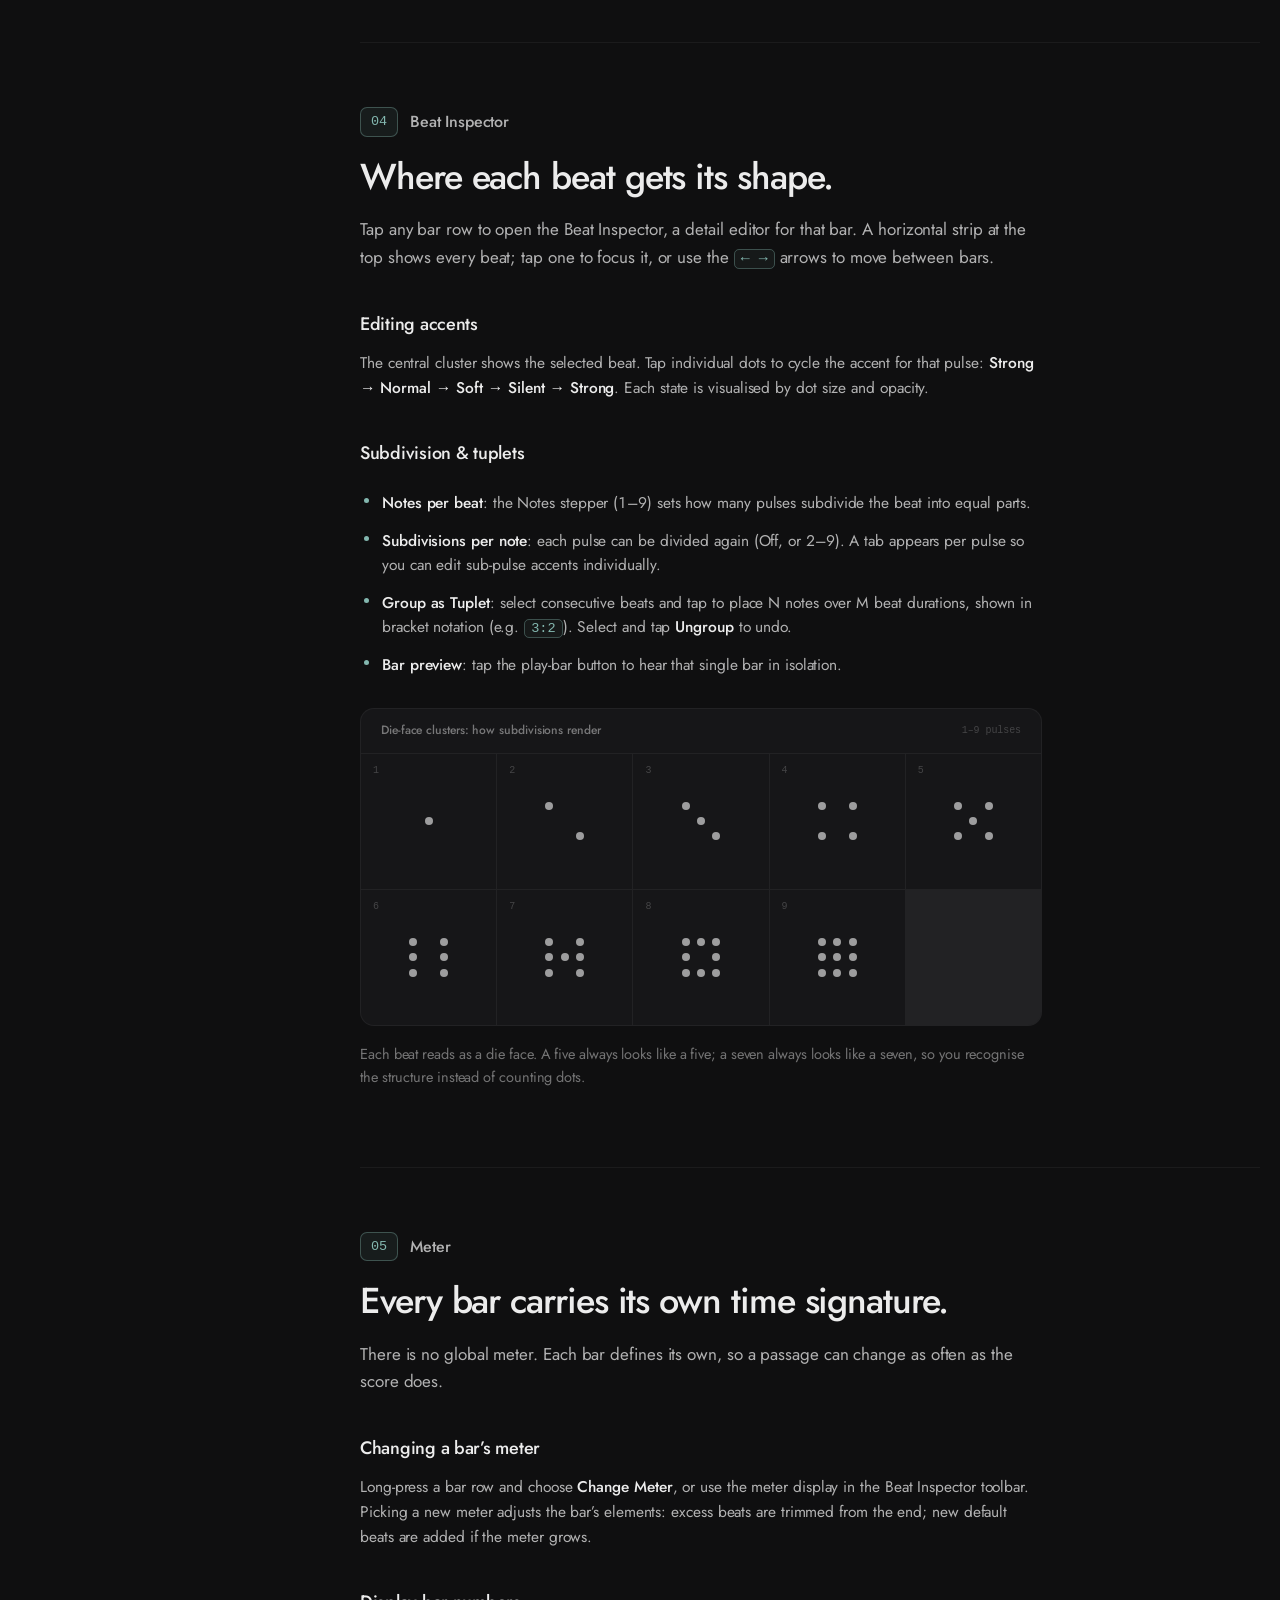
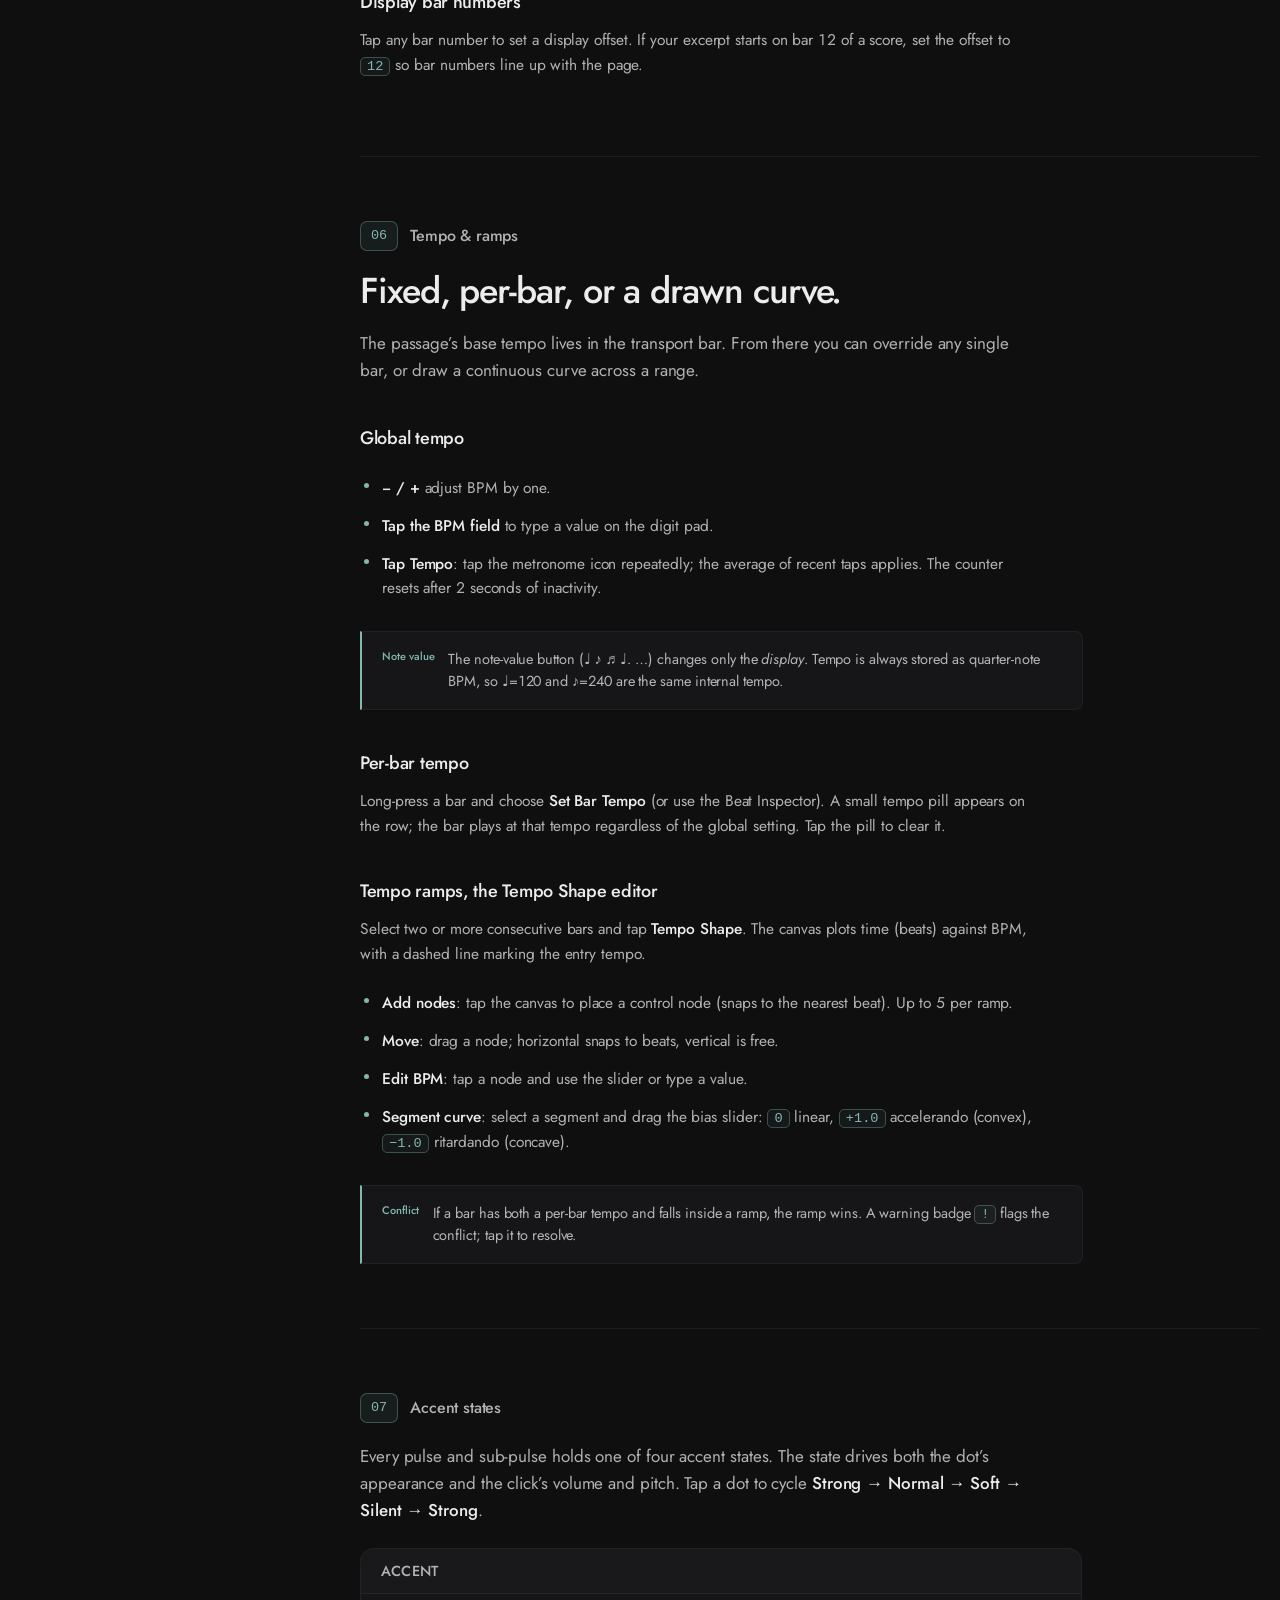
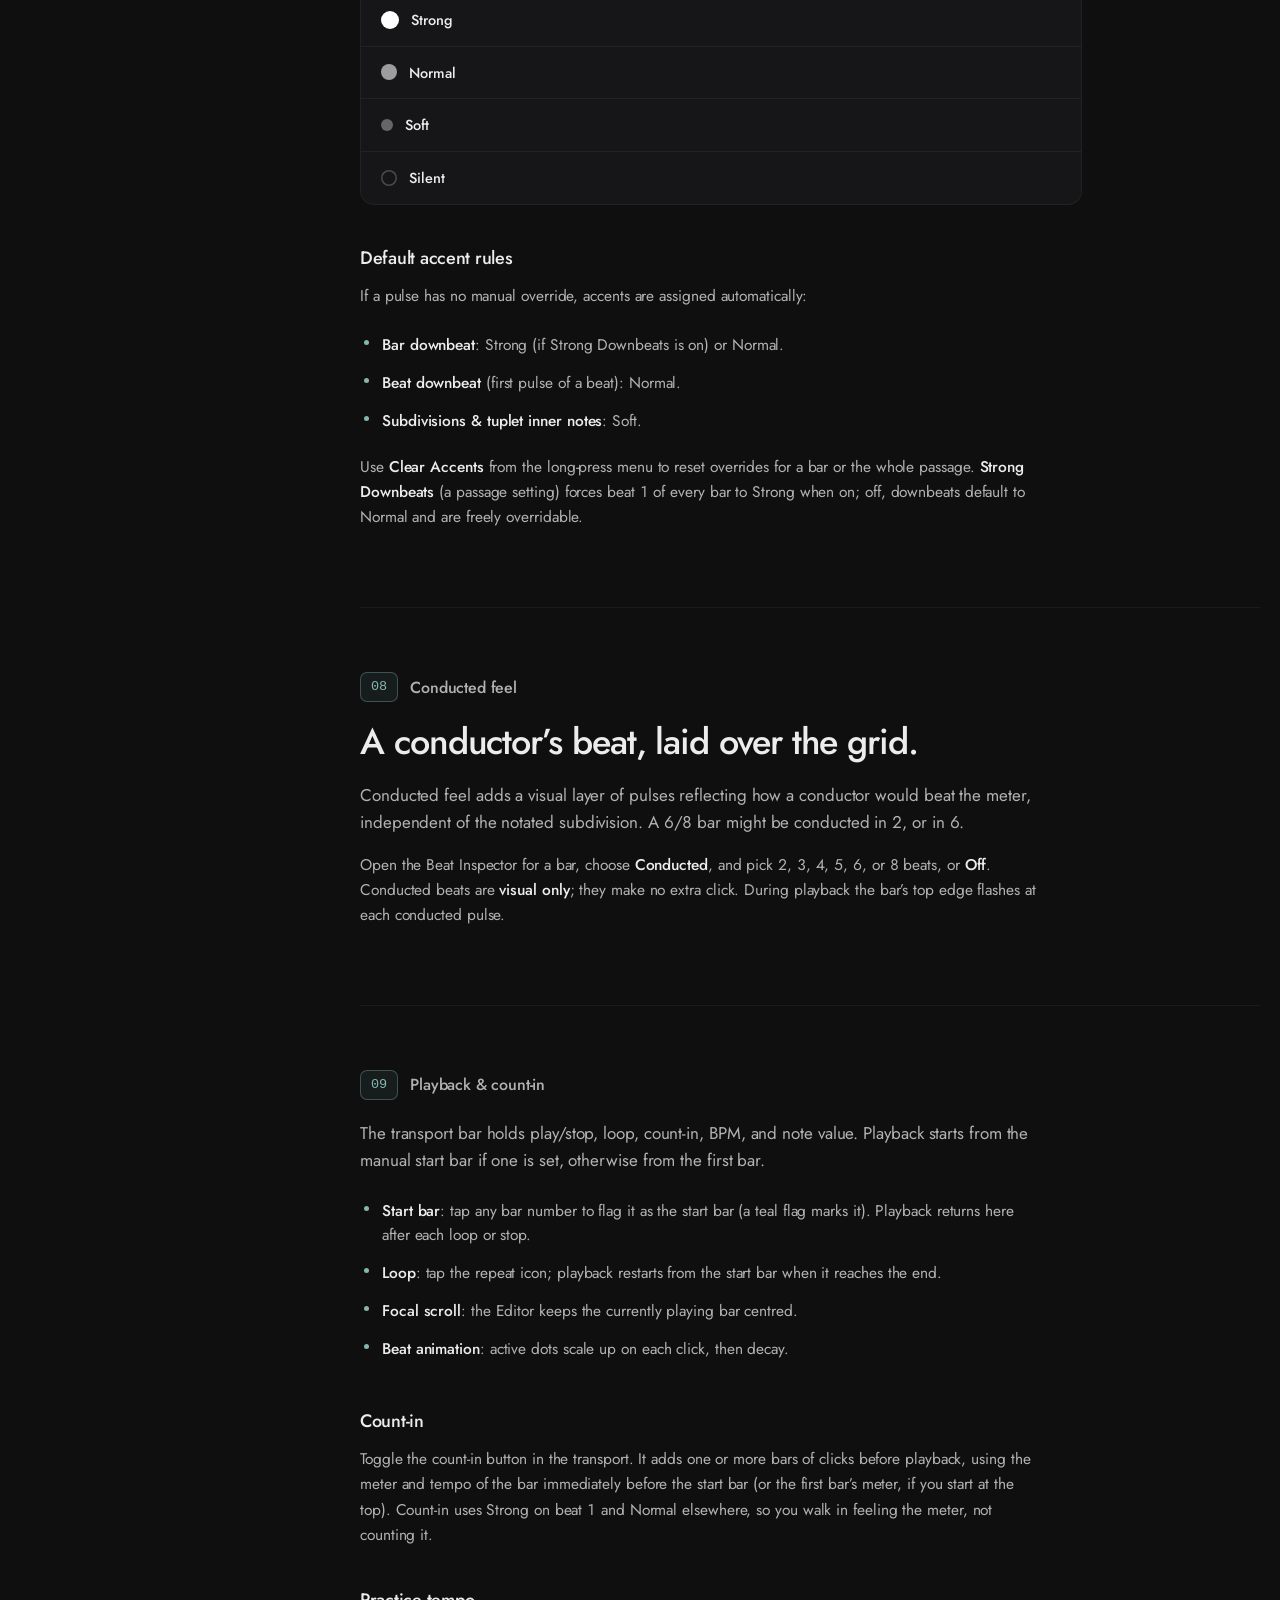
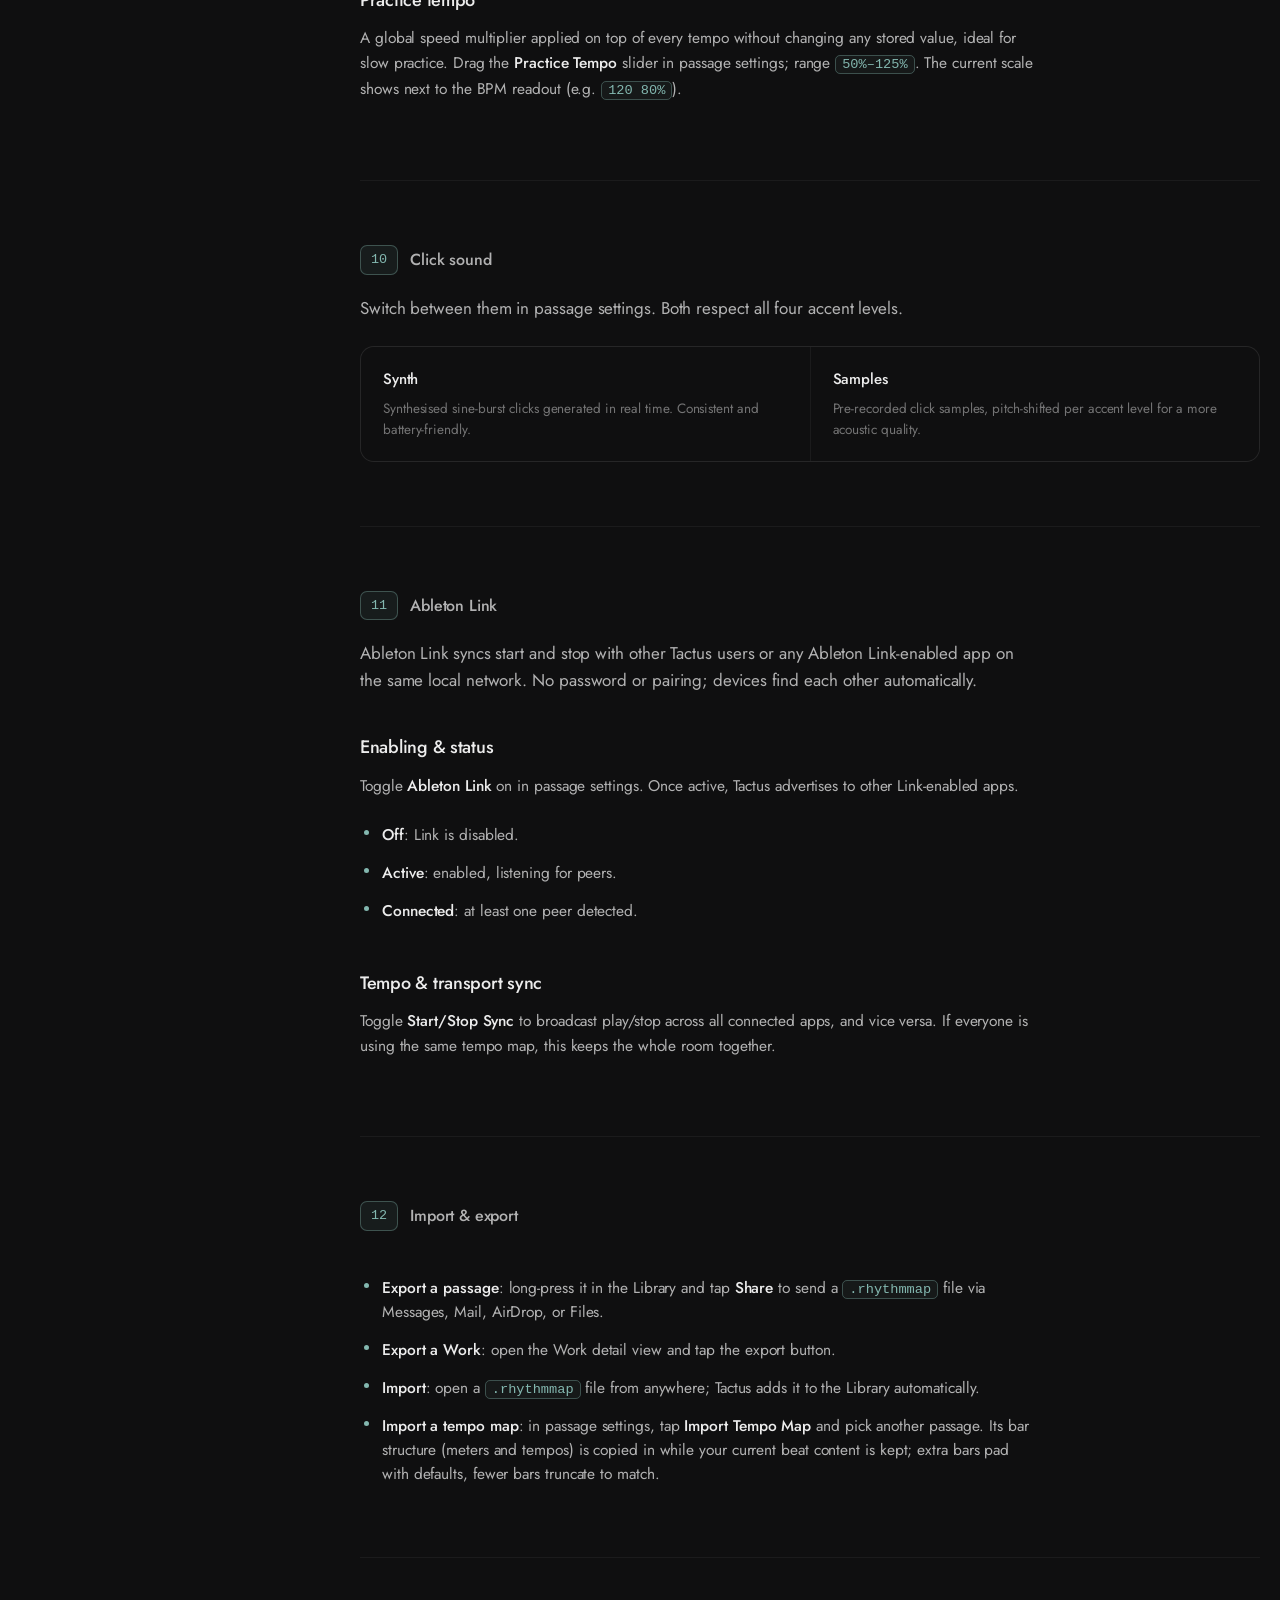
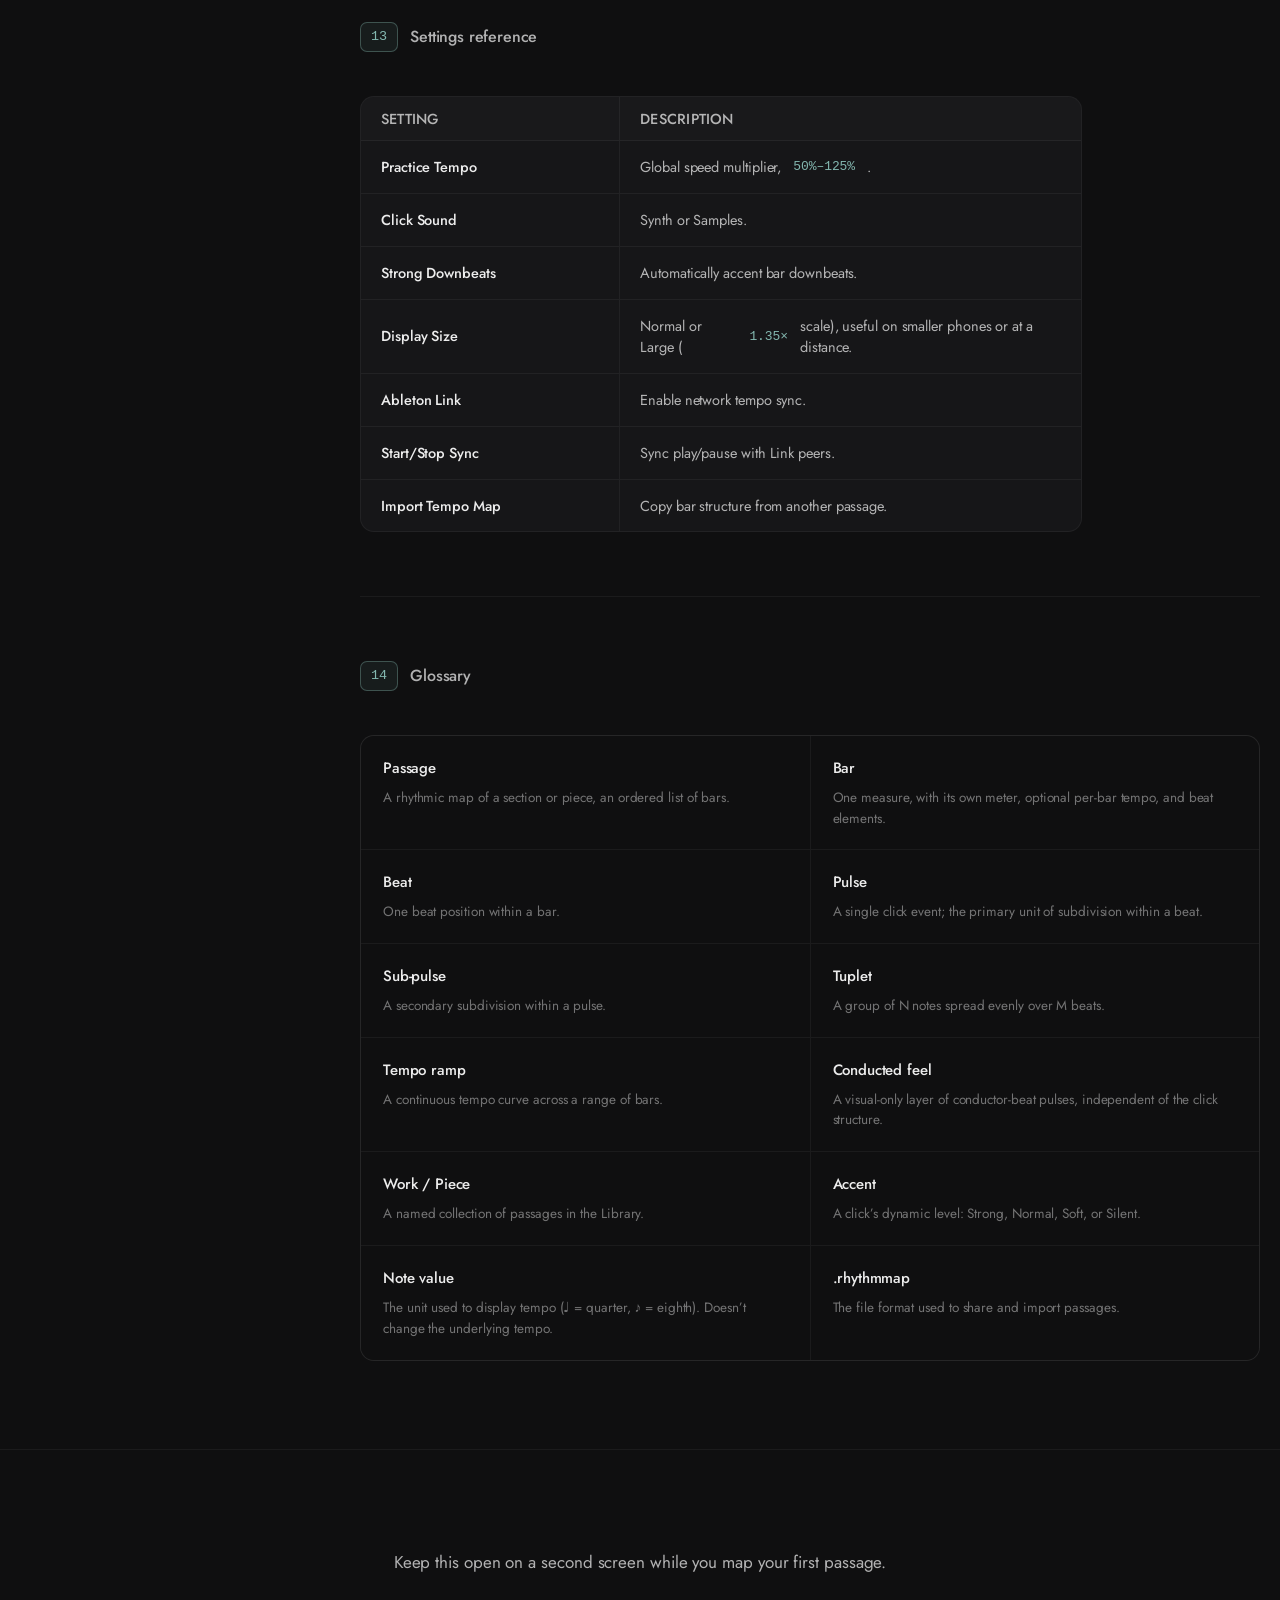
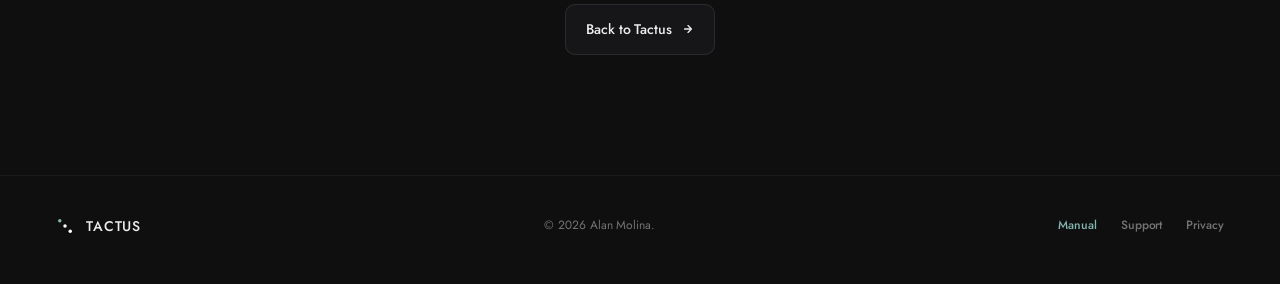
==== commit ecf4e623: "text updates" ====
--- a/manual.html
+++ b/manual.html
@@ -109,15 +109,6 @@
       margin: 0 0 32px;
       text-wrap: pretty;
     }
-    .meta-line {
-      display: flex; flex-wrap: wrap; gap: 14px 28px;
-      font-size: 13px; color: var(--fg-3);
-      letter-spacing: -0.005em;
-    }
-    .meta-line span { display: inline-flex; gap: 8px; align-items: baseline; }
-    .meta-line .k { color: var(--fg-4); font-weight: 500; }
-    .meta-line .v { color: var(--fg-2); }
-
     /* ── Doc layout: sticky TOC + content ────────────────────── */
     .doc {
       display: grid;
@@ -341,10 +332,9 @@
     .table .td .name { color: var(--fg); font-weight: 500; }
     .table .td .mono { font-family: var(--mono); font-size: 13px; color: var(--accent); font-feature-settings: "tnum"; }
 
-    .accent-table .tr { grid-template-columns: 1.1fr 1.4fr 1.4fr; }
+    .accent-table .tr { grid-template-columns: 1fr; }
     .settings-table .tr { grid-template-columns: 0.9fr 1.6fr; }
     @media (max-width: 640px) {
-      .accent-table .tr { grid-template-columns: 1fr; }
       .settings-table .tr { grid-template-columns: 1fr; }
       .table .td { border-right: 0; border-bottom: 0.5px solid var(--hair); }
       .table .tr .td:last-child { border-bottom: 0; }
@@ -488,7 +478,6 @@
       text-align: center;
       border-top: 0.5px solid var(--hair);
     }
-    .closing h2 { margin: 0 auto 18px; font-size: clamp(30px, 4vw, 46px); max-width: 720px; }
     .closing p { font-size: 17px; color: var(--fg-2); max-width: 520px; margin: 0 auto 30px; }
     .btn-secondary {
       display: inline-flex; align-items: center; gap: 10px;
@@ -557,11 +546,6 @@
         precise map of a passage, bar by bar, beat by beat, and play it back as an
         intelligent click. This is the complete reference.
       </p>
-      <div class="meta-line">
-        <span><span class="k">Applies to</span><span class="v">Tactus for iPhone &amp; iPad</span></span>
-        <span><span class="k">Sections</span><span class="v">14</span></span>
-        <span><span class="k">Formerly</span><span class="v">MeterMap</span></span>
-      </div>
     </div>
   </header>
 
@@ -595,11 +579,6 @@
       <!-- 01 Core concepts -->
       <section class="chapter" id="concepts" data-screen-label="02 Core concepts">
         <div class="chapter-label"><span class="n">01</span>Core concepts</div>
-        <h2>Five words that run through everything.</h2>
-        <p class="lede">
-          Tactus has a small, consistent vocabulary. Learn these five terms and the rest of
-          the app reads like plain language.
-        </p>
         <div class="concepts">
           <div class="concept">
             <div class="ct">Passage</div>
@@ -624,10 +603,6 @@
         </div>
 
         <h3>How to think about Tactus: macro to micro</h3>
-        <p class="body">
-          Work in Tactus runs in one direction, from the widest choice down to the smallest
-          detail. You rarely reach for the fine controls until the coarse ones are in place.
-        </p>
         <div class="flow">
           <div class="flow-head">
             <span>The shape of a session</span>
@@ -828,7 +803,6 @@
       <!-- 07 Accent states -->
       <section class="chapter" id="accents" data-screen-label="08 Accent states">
         <div class="chapter-label"><span class="n">07</span>Accent states</div>
-        <h2>Four states. Four distinct sounds.</h2>
         <p class="lede">
           Every pulse and sub-pulse holds one of four accent states. The state drives both the
           dot&rsquo;s appearance and the click&rsquo;s volume and pitch. Tap a dot to cycle
@@ -838,28 +812,18 @@
         <div class="table accent-table">
           <div class="tr head">
             <div class="td">Accent</div>
-            <div class="td">Dot</div>
-            <div class="td">Sound</div>
           </div>
           <div class="tr">
             <div class="td"><span class="dot-sample strong"></span><span class="name">Strong</span></div>
-            <div class="td">Large, fully opaque</div>
-            <div class="td">Loudest, highest pitch <span class="mono">~4200 Hz</span></div>
           </div>
           <div class="tr">
             <div class="td"><span class="dot-sample"></span><span class="name">Normal</span></div>
-            <div class="td">Medium, ~60% opacity</div>
-            <div class="td">Medium volume <span class="mono">~2800 Hz</span></div>
           </div>
           <div class="tr">
             <div class="td"><span class="dot-sample soft"></span><span class="name">Soft</span></div>
-            <div class="td">Small, ~34% opacity</div>
-            <div class="td">Quiet, lower pitch <span class="mono">~1600 Hz</span></div>
           </div>
           <div class="tr">
             <div class="td"><span class="dot-sample silent"></span><span class="name">Silent</span></div>
-            <div class="td">Outline ring only</div>
-            <div class="td">No sound, visual only</div>
           </div>
         </div>
 
@@ -895,7 +859,6 @@
       <!-- 09 Playback -->
       <section class="chapter" id="playback" data-screen-label="10 Playback">
         <div class="chapter-label"><span class="n">09</span>Playback &amp; count-in</div>
-        <h2>Start, loop, and walk in on the meter.</h2>
         <p class="lede">
           The transport bar holds play/stop, loop, count-in, BPM, and note value. Playback starts
           from the manual start bar if one is set, otherwise from the first bar.
@@ -926,7 +889,6 @@
       <!-- 10 Click sound -->
       <section class="chapter" id="sound" data-screen-label="11 Click sound">
         <div class="chapter-label"><span class="n">10</span>Click sound</div>
-        <h2>Two sound paths.</h2>
         <p class="lede">Switch between them in passage settings. Both respect all four accent levels.</p>
         <div class="concepts" style="grid-template-columns: repeat(2, 1fr);">
           <div class="concept">
@@ -943,7 +905,6 @@
       <!-- 11 Ableton Link -->
       <section class="chapter" id="link" data-screen-label="12 Ableton Link">
         <div class="chapter-label"><span class="n">11</span>Ableton Link</div>
-        <h2>One tempo grid across the room.</h2>
         <p class="lede">
           Ableton Link syncs start and stop with other Tactus users or any Ableton Link&#8209;enabled
           app on the same local network. No password or pairing; devices find each other automatically.
@@ -969,7 +930,6 @@
       <!-- 12 Import & export -->
       <section class="chapter" id="share" data-screen-label="13 Import & export">
         <div class="chapter-label"><span class="n">12</span>Import &amp; export</div>
-        <h2>Share a passage in a single file.</h2>
         <ul class="bullets">
           <li><strong>Export a passage</strong>: long-press it in the Library and tap <strong>Share</strong> to send a <span class="code">.rhythmmap</span> file via Messages, Mail, AirDrop, or Files.</li>
           <li><strong>Export a Work</strong>: open the Work detail view and tap the export button.</li>
@@ -981,7 +941,6 @@
       <!-- 13 Settings reference -->
       <section class="chapter" id="settings" data-screen-label="14 Settings">
         <div class="chapter-label"><span class="n">13</span>Settings reference</div>
-        <h2>Every passage setting at a glance.</h2>
         <div class="table settings-table">
           <div class="tr head">
             <div class="td">Setting</div>
@@ -1021,7 +980,6 @@
       <!-- 14 Glossary -->
       <section class="chapter" id="glossary" data-screen-label="15 Glossary">
         <div class="chapter-label"><span class="n">14</span>Glossary</div>
-        <h2>Terms, defined once.</h2>
         <div class="concepts" style="grid-template-columns: repeat(2, 1fr);">
           <div class="concept"><div class="ct">Passage</div><div class="cd">A rhythmic map of a section or piece, an ordered list of bars.</div></div>
           <div class="concept"><div class="ct">Bar</div><div class="cd">One measure, with its own meter, optional per-bar tempo, and beat elements.</div></div>
@@ -1044,7 +1002,6 @@
   <!-- ── Closing ────────────────────────────────────────────────────── -->
   <section class="closing" data-screen-label="16 Closing">
     <div class="wrap">
-      <h2>That&rsquo;s the whole app.</h2>
       <p>Keep this open on a second screen while you map your first passage.</p>
       <a class="btn-secondary" href="index.html">
         Back to Tactus
@@ -1067,7 +1024,7 @@
         <span class="wordmark">Tactus</span>
       </a>
       <div style="color: var(--fg-3); font-size:12px;">
-        © 2026 Alan Molina. Mixed meter. Built for you.
+        © 2026 Alan Molina.
       </div>
       <div class="footer-links">
         <a class="current" href="manual.html">Manual</a>
--- a/assets/tactus-tokens.css
+++ b/assets/tactus-tokens.css
@@ -43,7 +43,7 @@
      Meter:   Helvetica Neue Bold — meter/time signatures only, kept off
               Jost on purpose (reads as engraved notation). See .meter. */
   --ui:     "Jost", sans-serif;
-  --mono:   ui-monospace, "SF Mono", "JetBrains Mono", Menlo, monospace;
+  --mono:   ui-monospace, "SF Mono", Menlo, Consolas, monospace;
   --meter-font: "Helvetica Neue", Helvetica, Arial, sans-serif;
 
   /* ── Radii / motion ────────────────────────────────────────── */
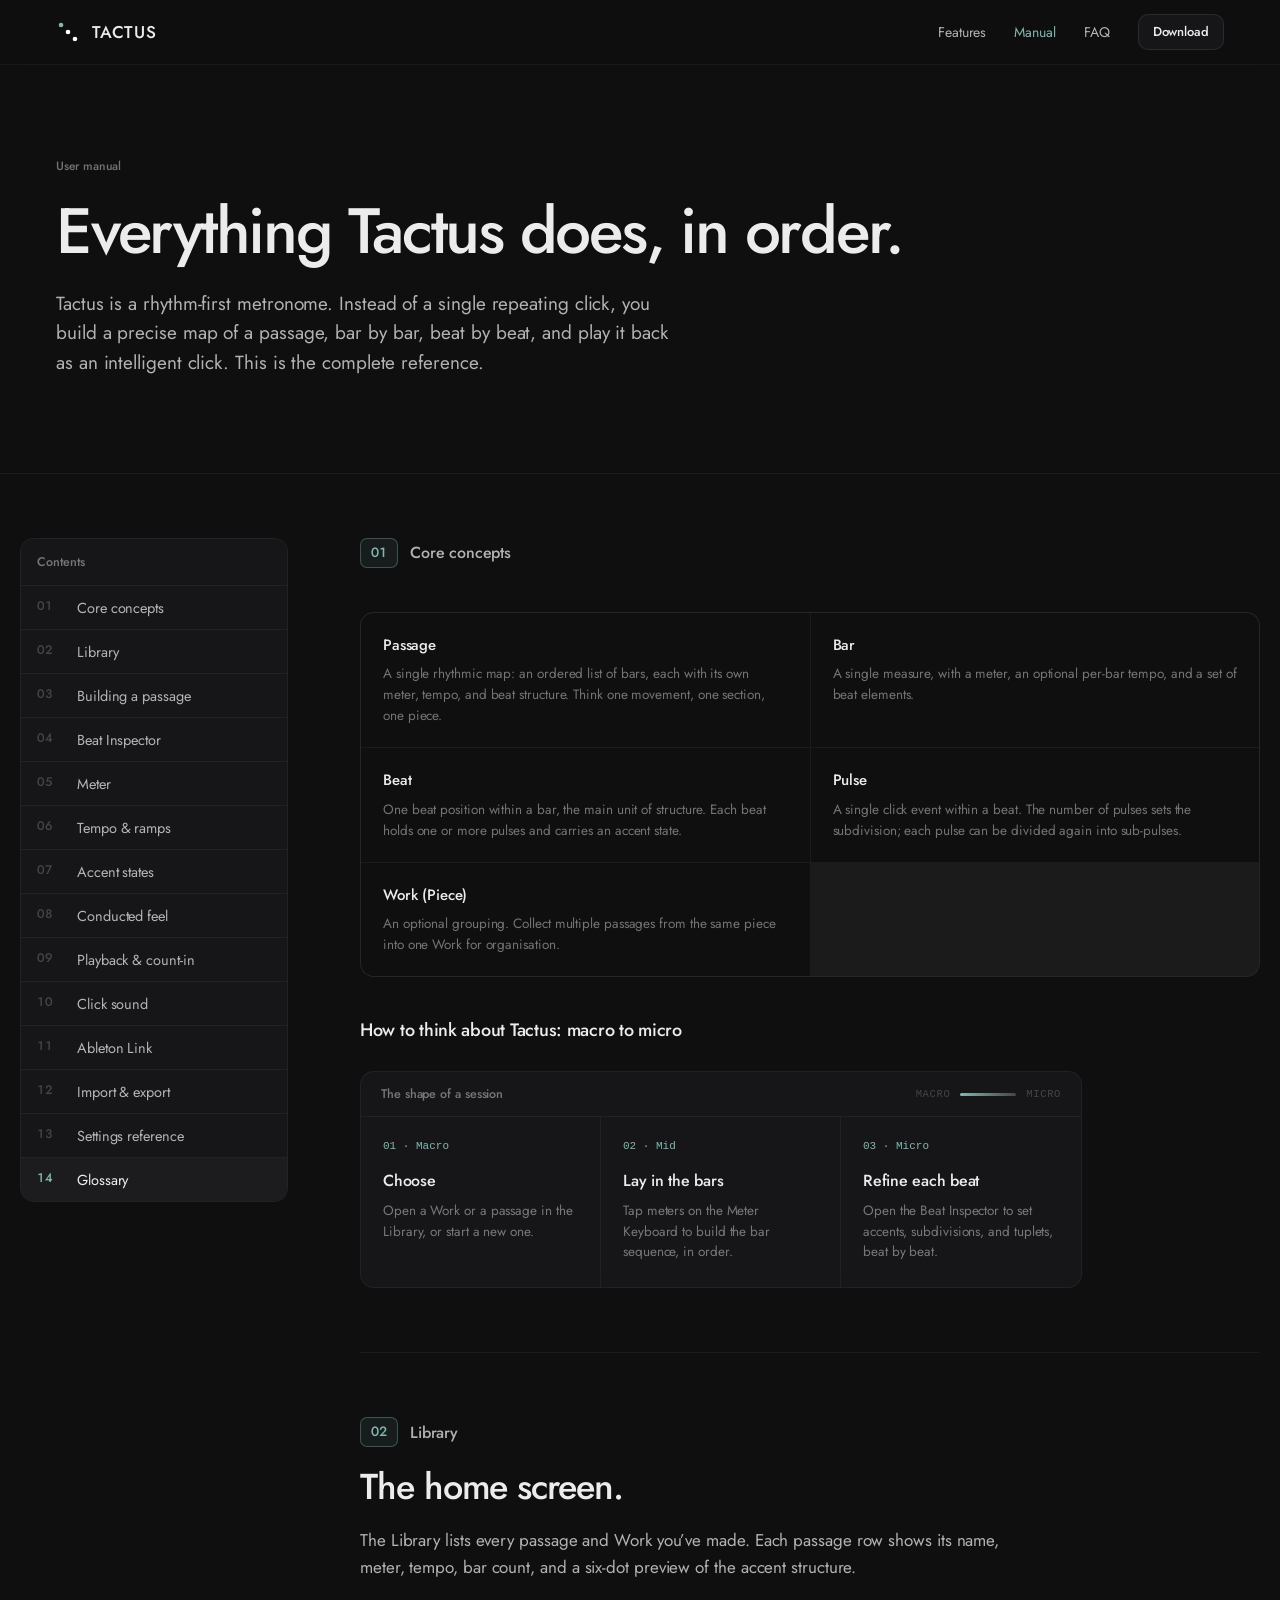
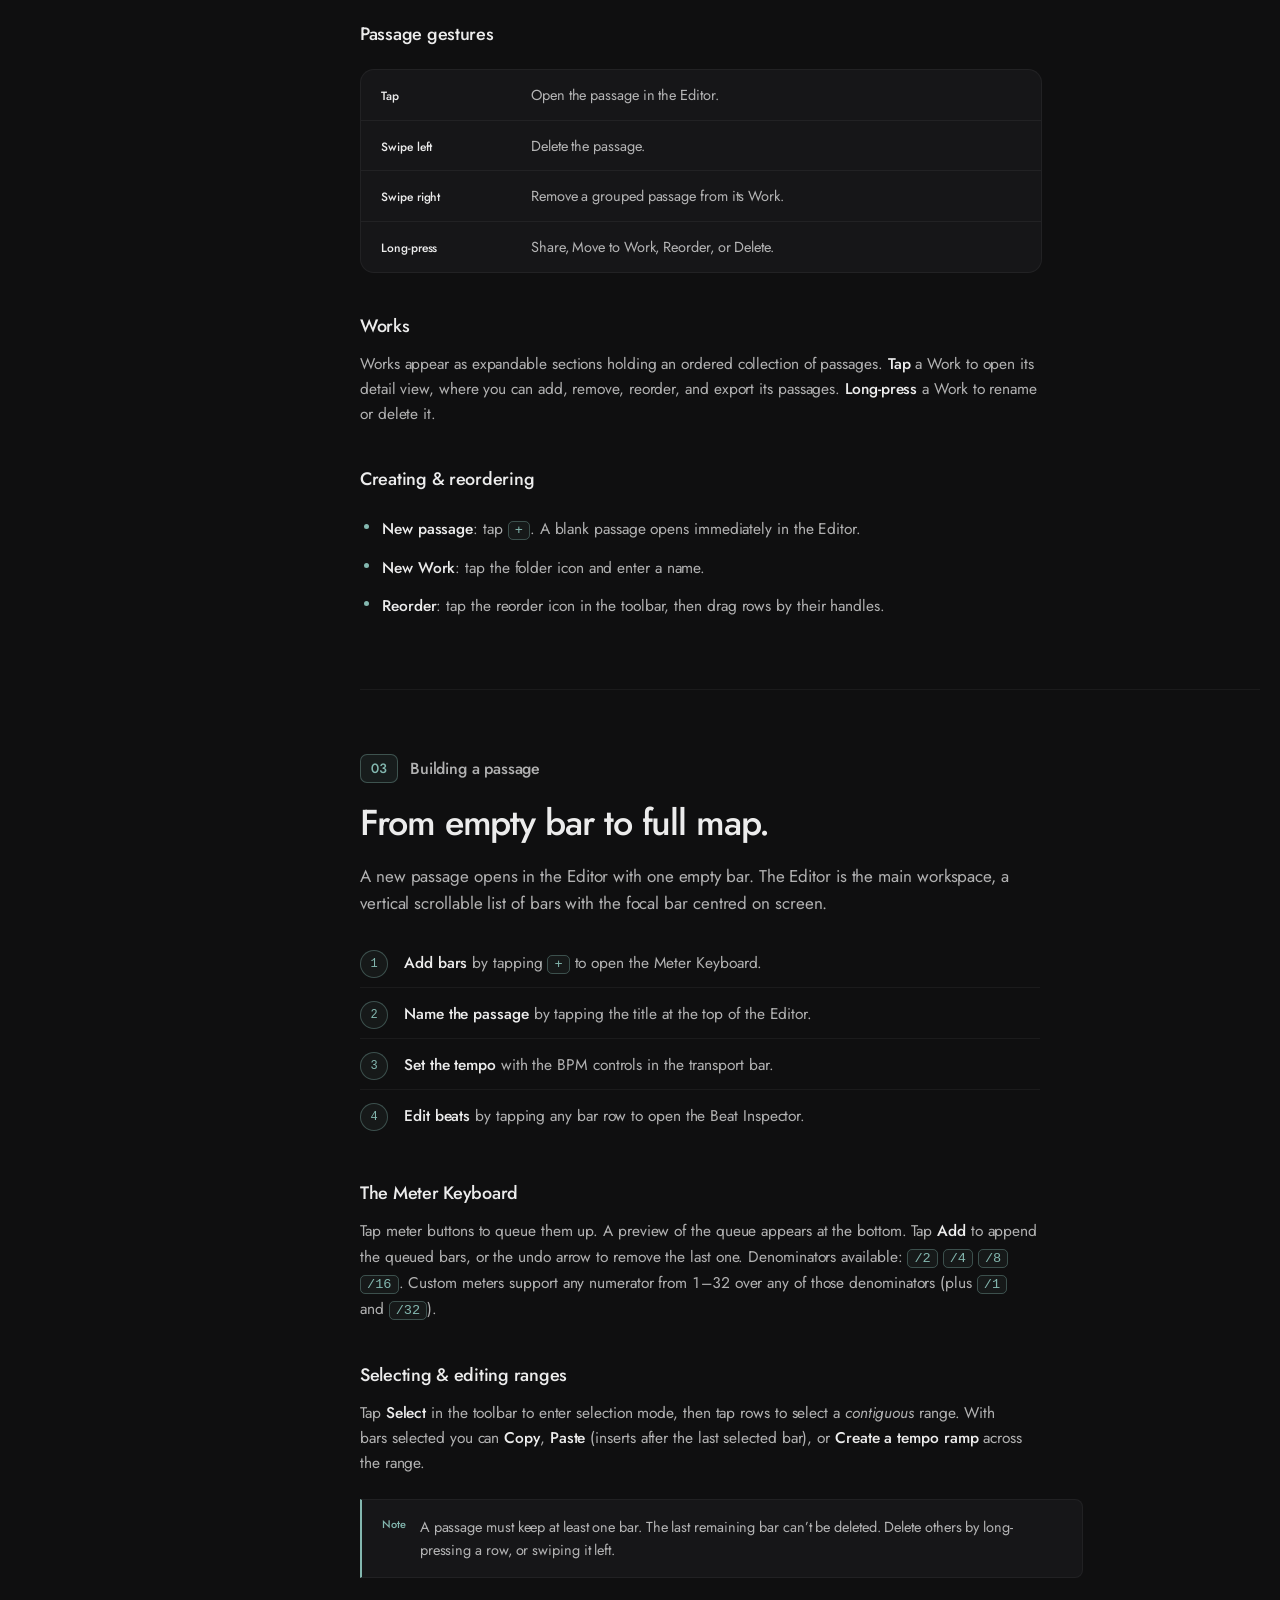
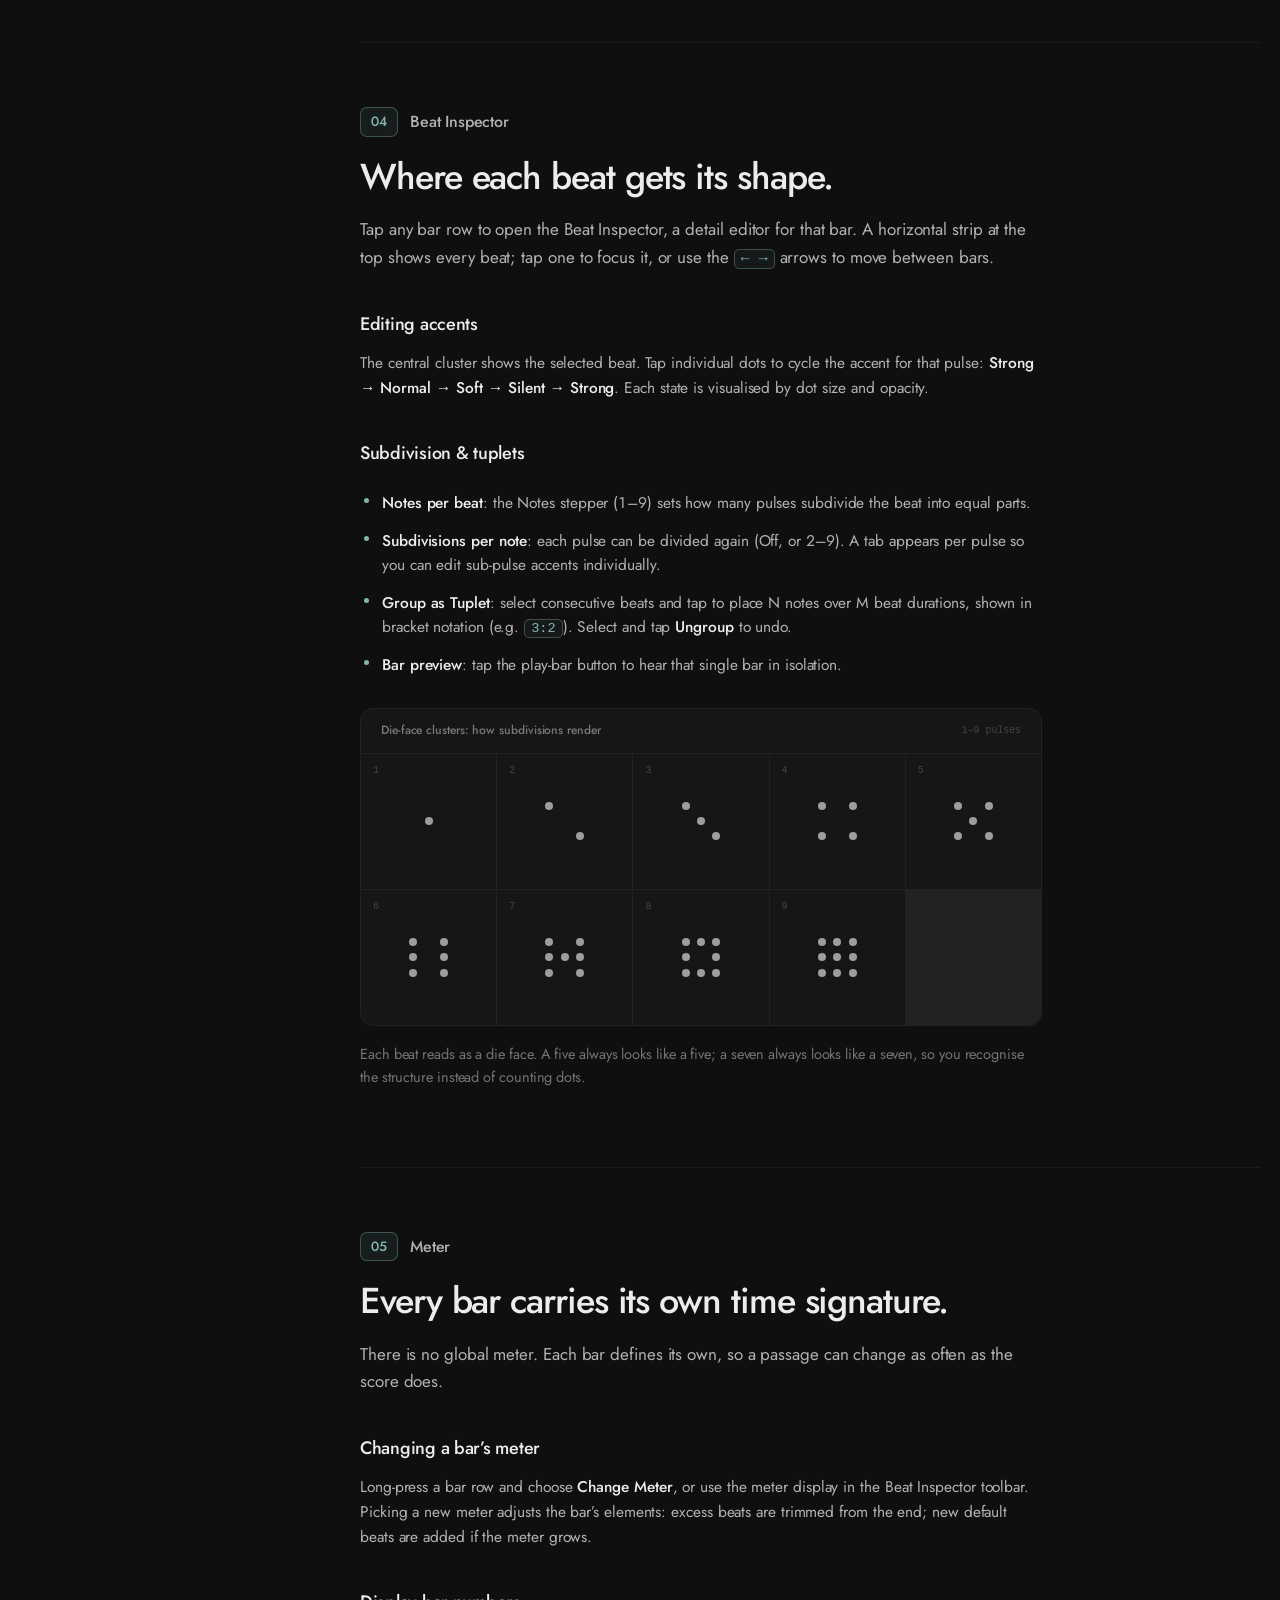
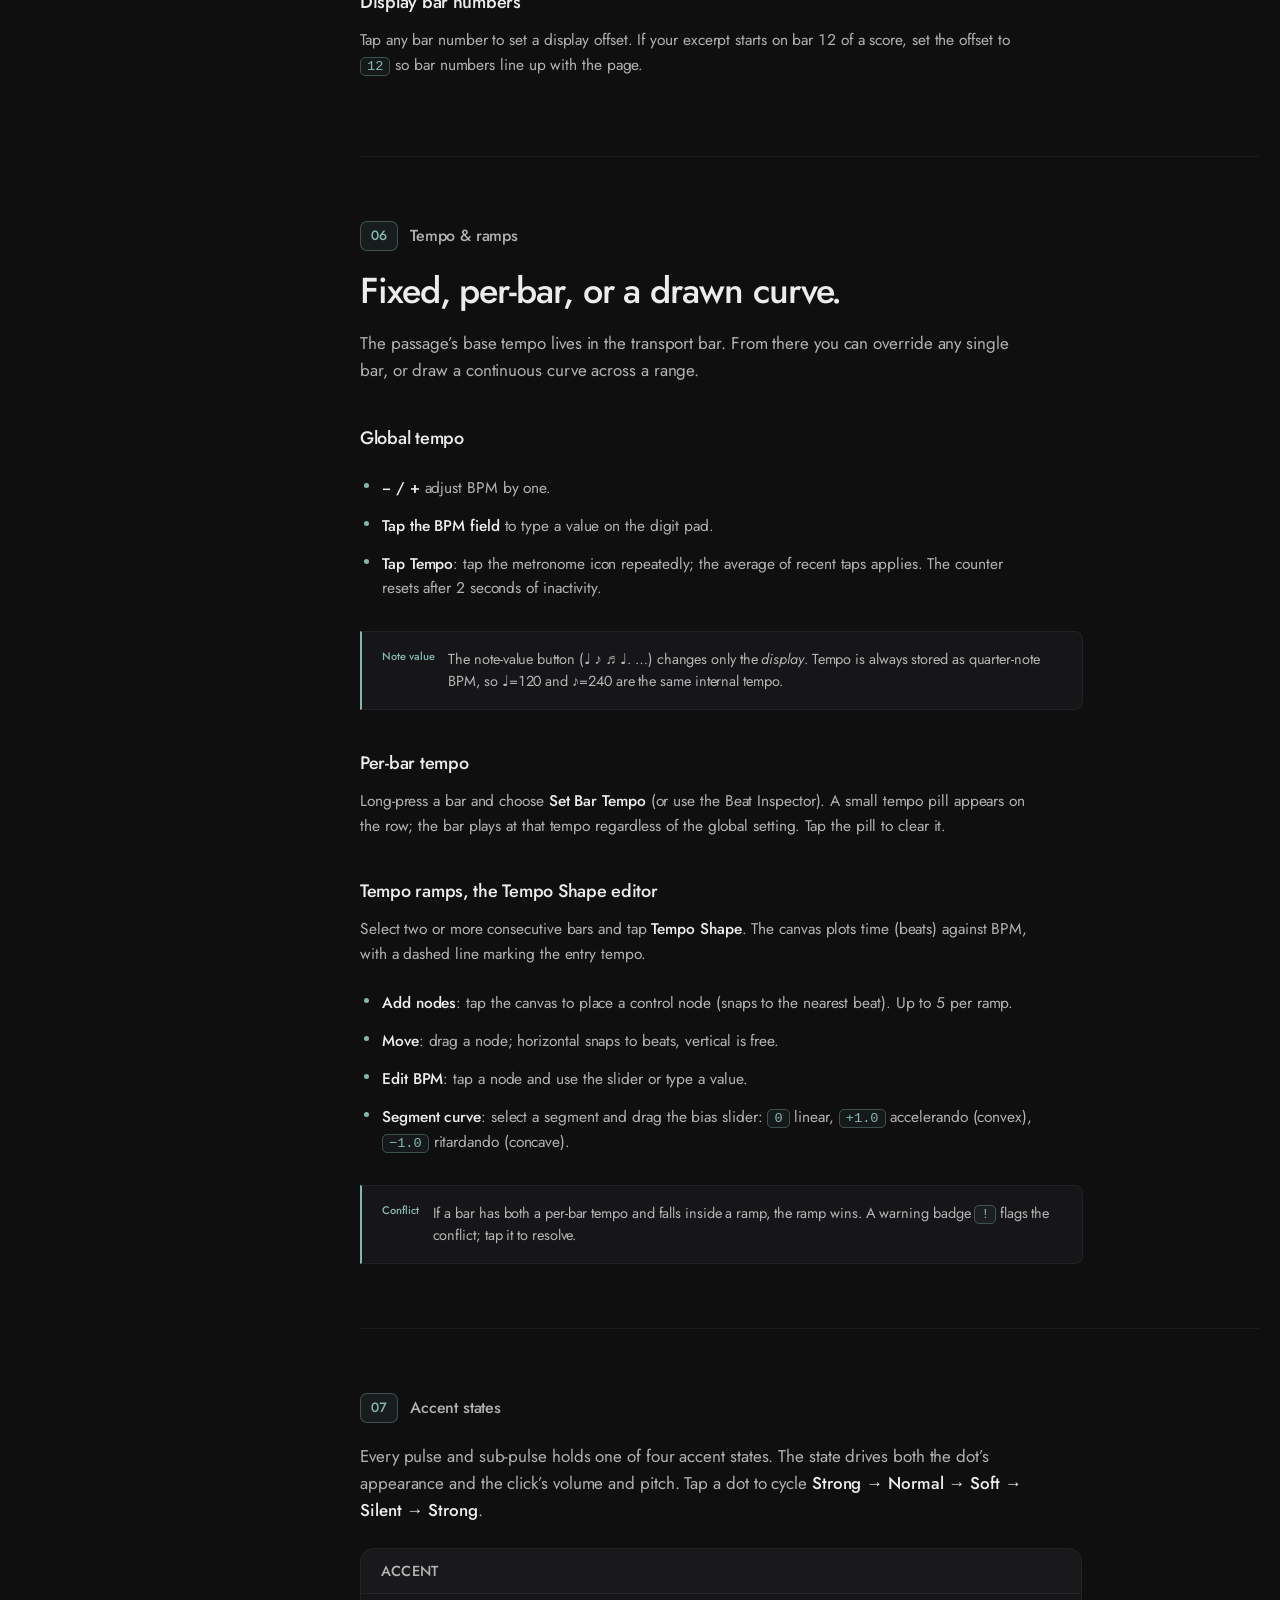
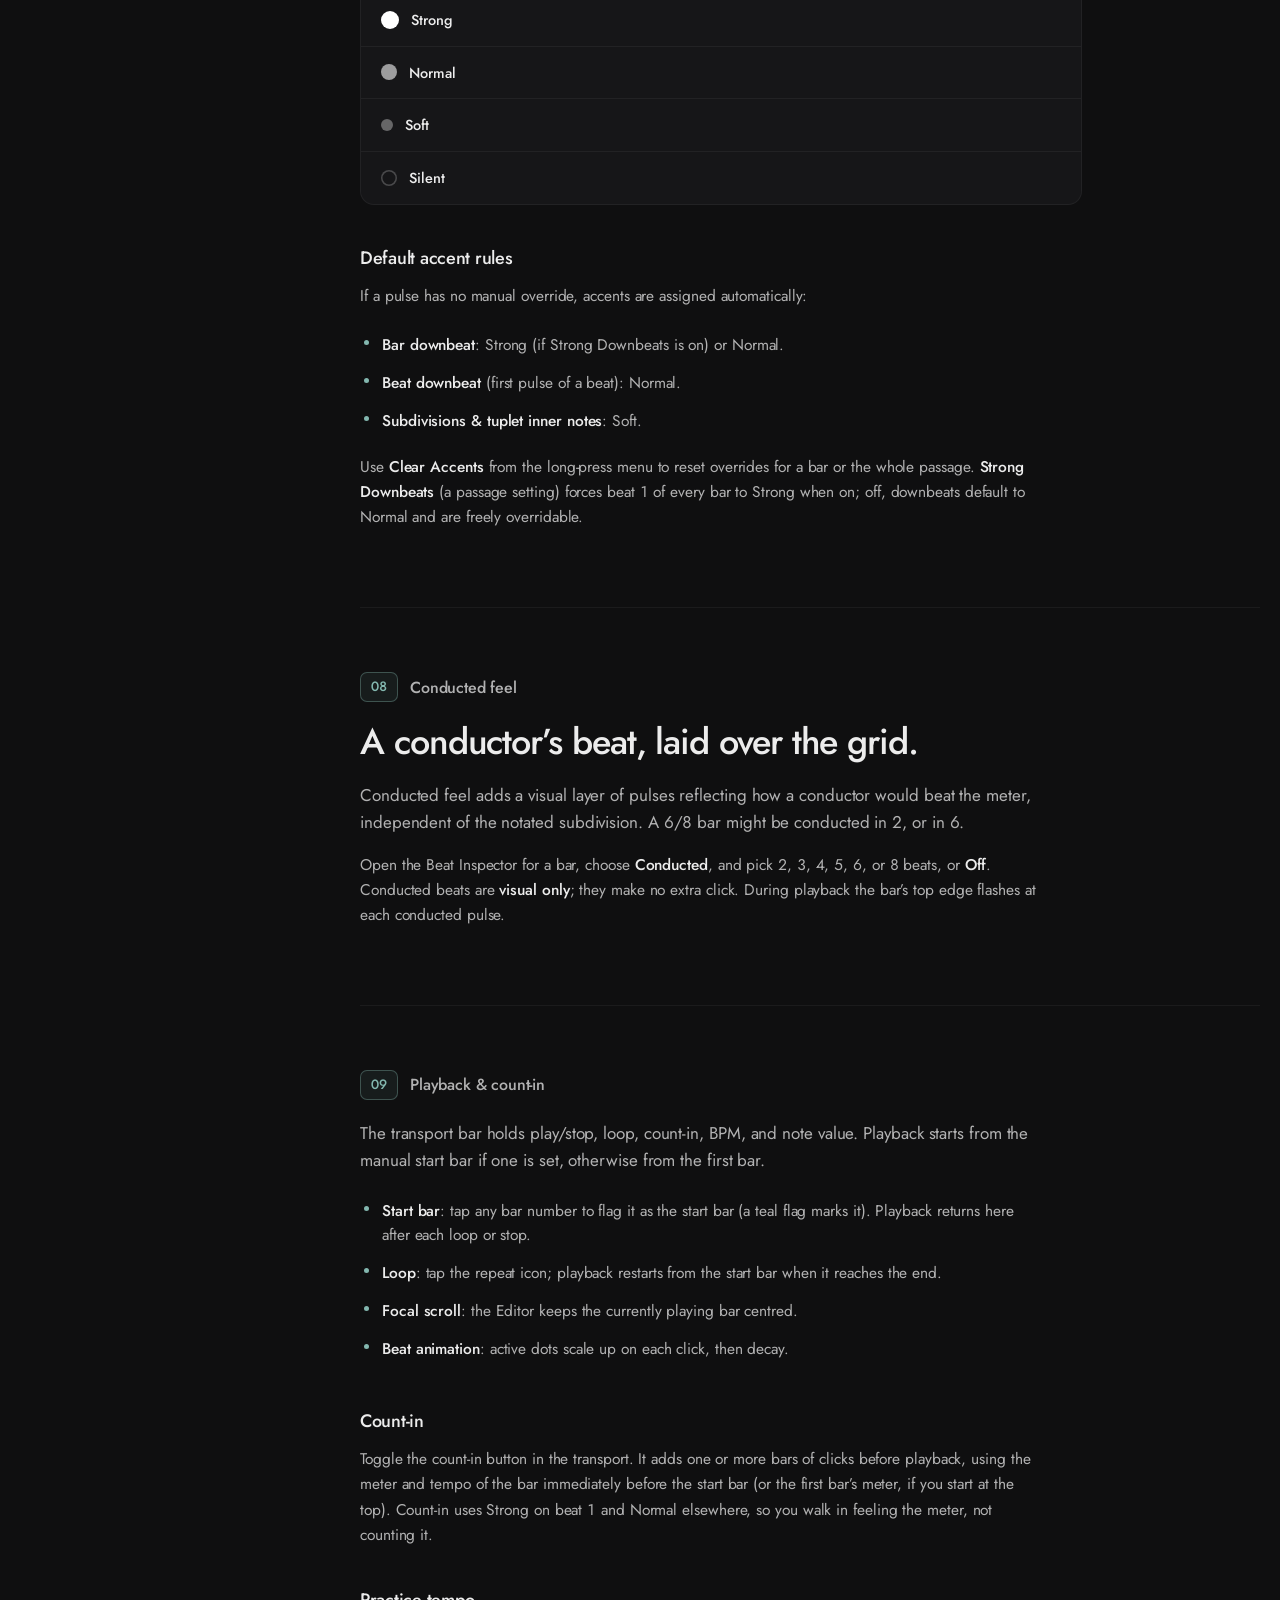
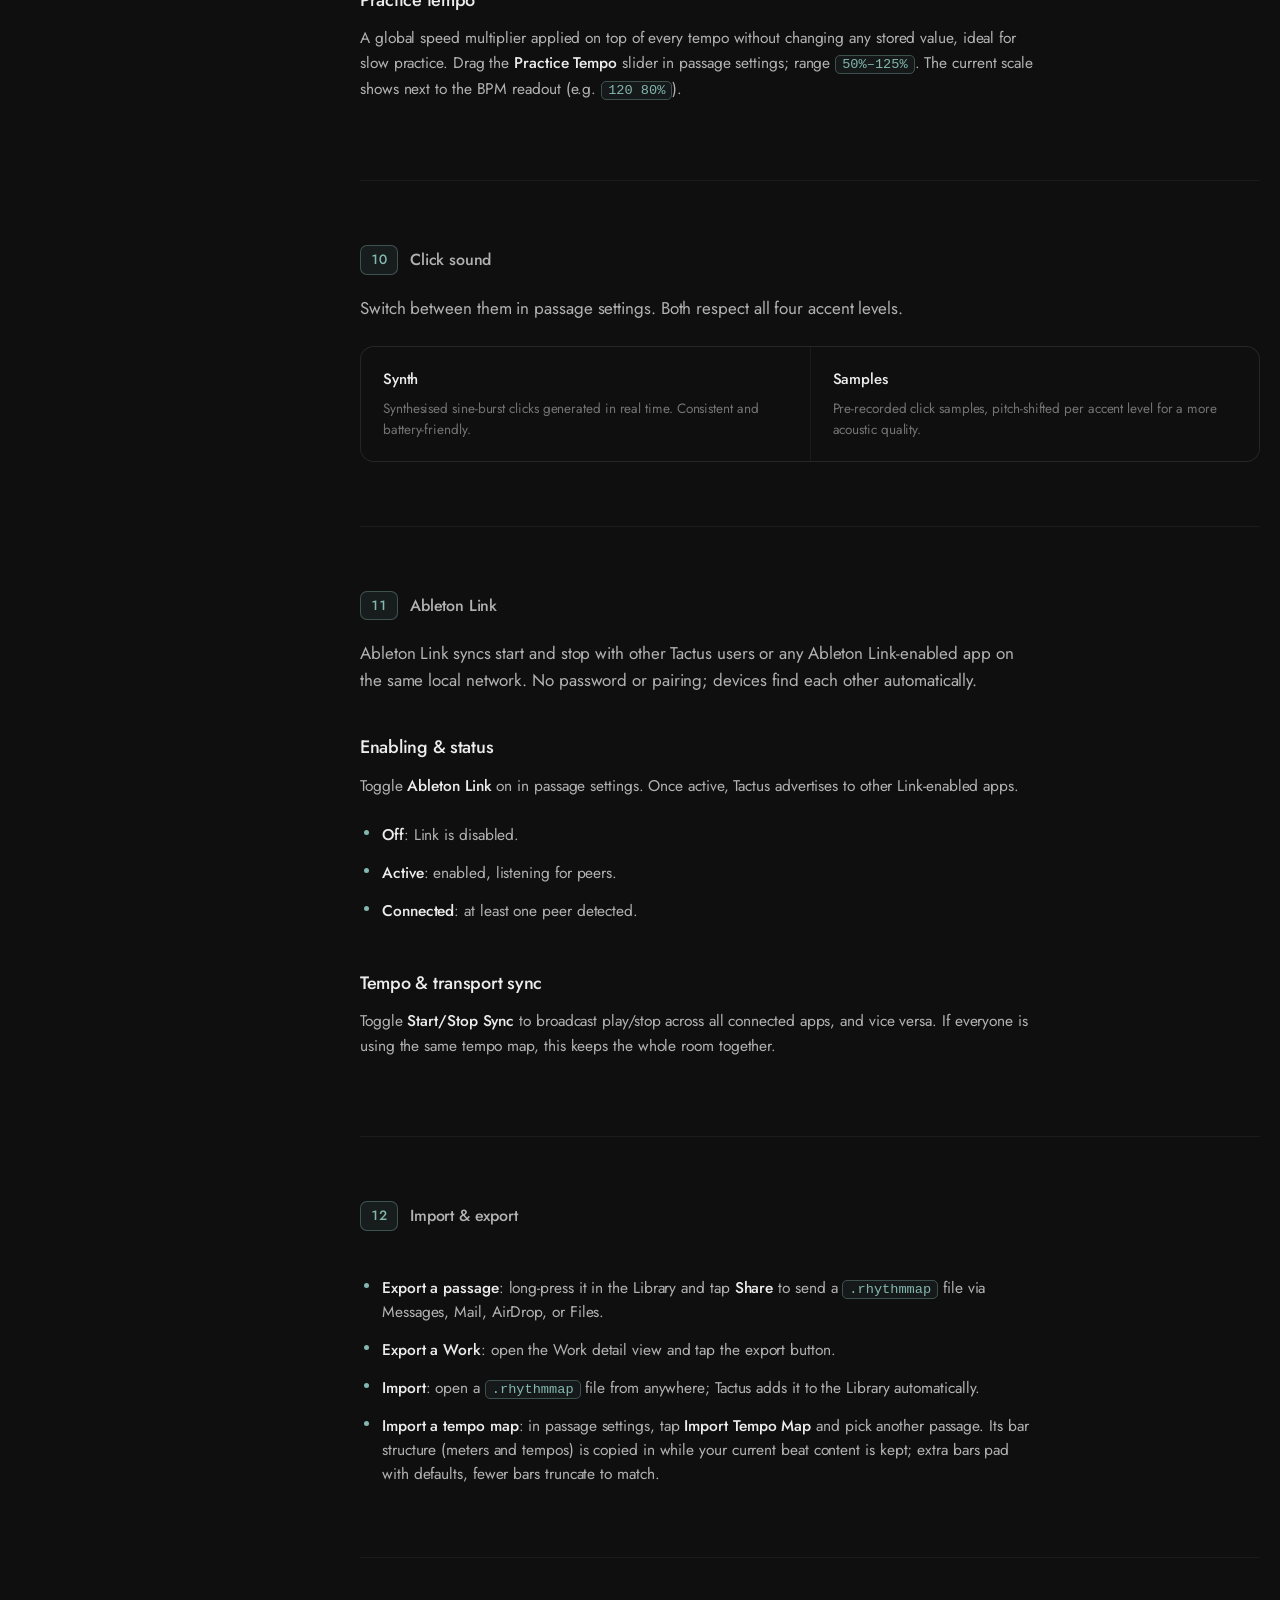
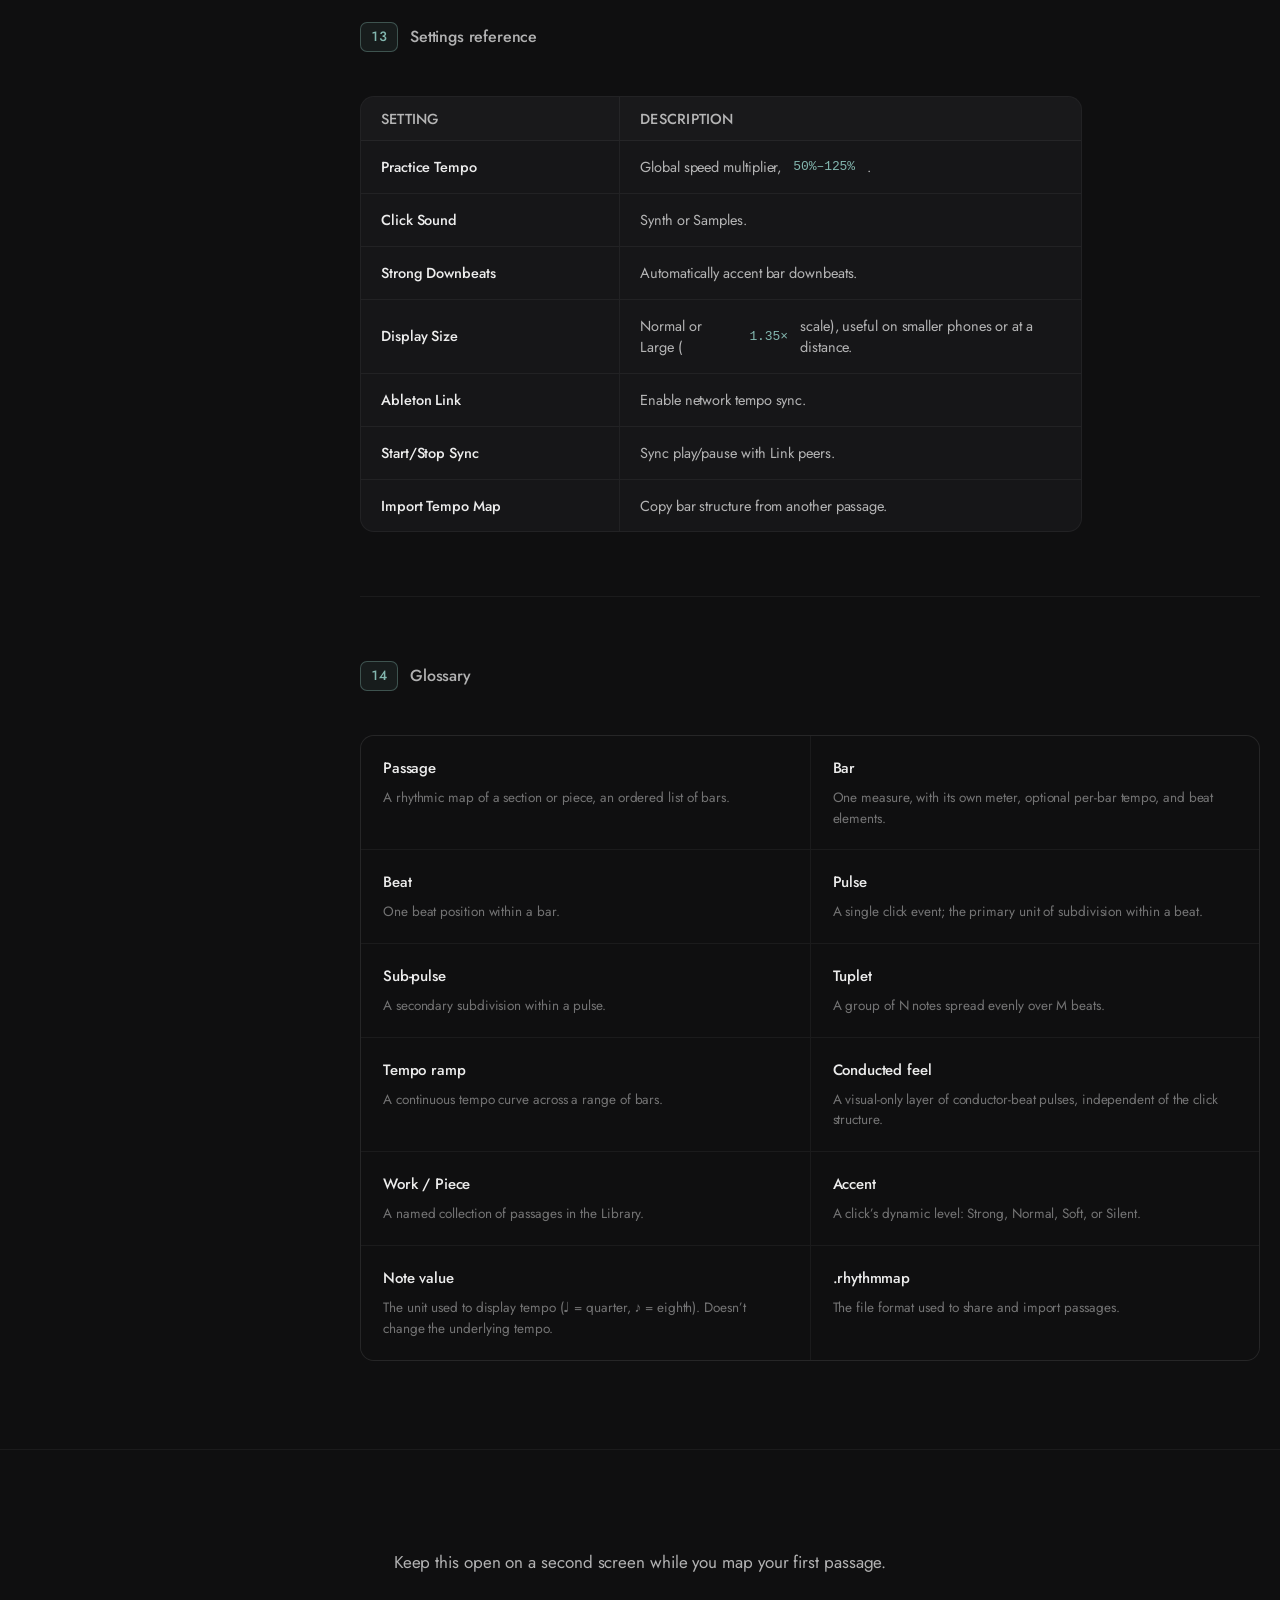
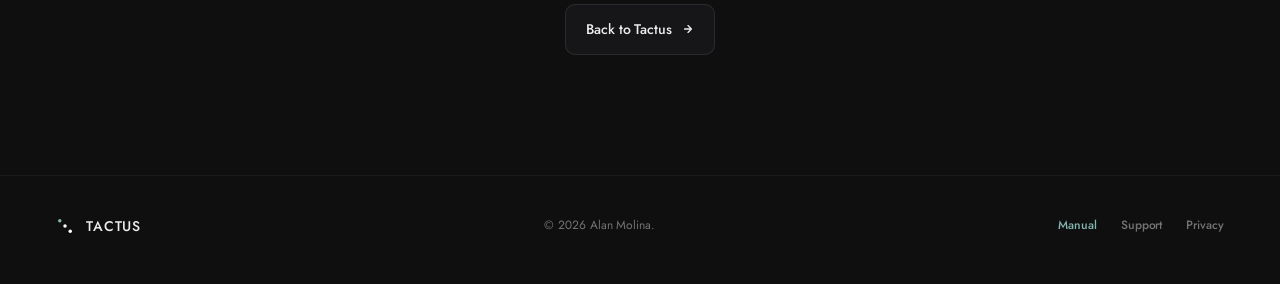
==== commit 4aa75b58: "Update manual.html" ====
--- a/manual.html
+++ b/manual.html
@@ -153,7 +153,7 @@
     .toc a:last-child { border-bottom: 0; }
     .toc a:hover { background: var(--bg-elev-2); color: var(--fg); }
     .toc a .n {
-      font-family: var(--mono); font-size: 12.5px;
+      font-family: var(--ui); font-size: 12.5px; font-weight: 500;
       color: var(--fg-4);
       letter-spacing: 0;
       font-feature-settings: "tnum";
@@ -179,7 +179,7 @@
       margin-bottom: 20px;
     }
     .chapter-label .n {
-      font-family: var(--mono); font-size: 13.5px; font-weight: 500;
+      font-family: var(--ui); font-size: 13.5px; font-weight: 500;
       color: var(--accent);
       padding: 4px 10px; border-radius: 7px;
       background: rgba(131,183,175,0.08);
--- a/assets/tactus-tokens.css
+++ b/assets/tactus-tokens.css
@@ -38,12 +38,15 @@
   /* ── Type ──────────────────────────────────────────────────────
      Chrome:  Jost 500 — matches the shipping app's wordmark, labels,
               buttons, titles, and body copy.
-     Data:    SF Mono — reserved strictly for numbers, ratios, BPM, meter,
-              time / bar / beat. Not for category labels.
+     Data:    Menlo — reserved strictly for numbers, ratios, BPM, meter,
+              time / bar / beat. Not for category labels. Menlo over
+              SF Mono/ui-monospace on purpose: SF Mono's default zero is
+              slashed, Menlo's isn't, and Menlo ships on every iPhone/iPad
+              Tactus runs on, so it's still a native Apple system font.
      Meter:   Helvetica Neue Bold — meter/time signatures only, kept off
               Jost on purpose (reads as engraved notation). See .meter. */
   --ui:     "Jost", sans-serif;
-  --mono:   ui-monospace, "SF Mono", Menlo, Consolas, monospace;
+  --mono:   Menlo, ui-monospace, "SF Mono", Consolas, monospace;
   --meter-font: "Helvetica Neue", Helvetica, Arial, sans-serif;
 
   /* ── Radii / motion ────────────────────────────────────────── */
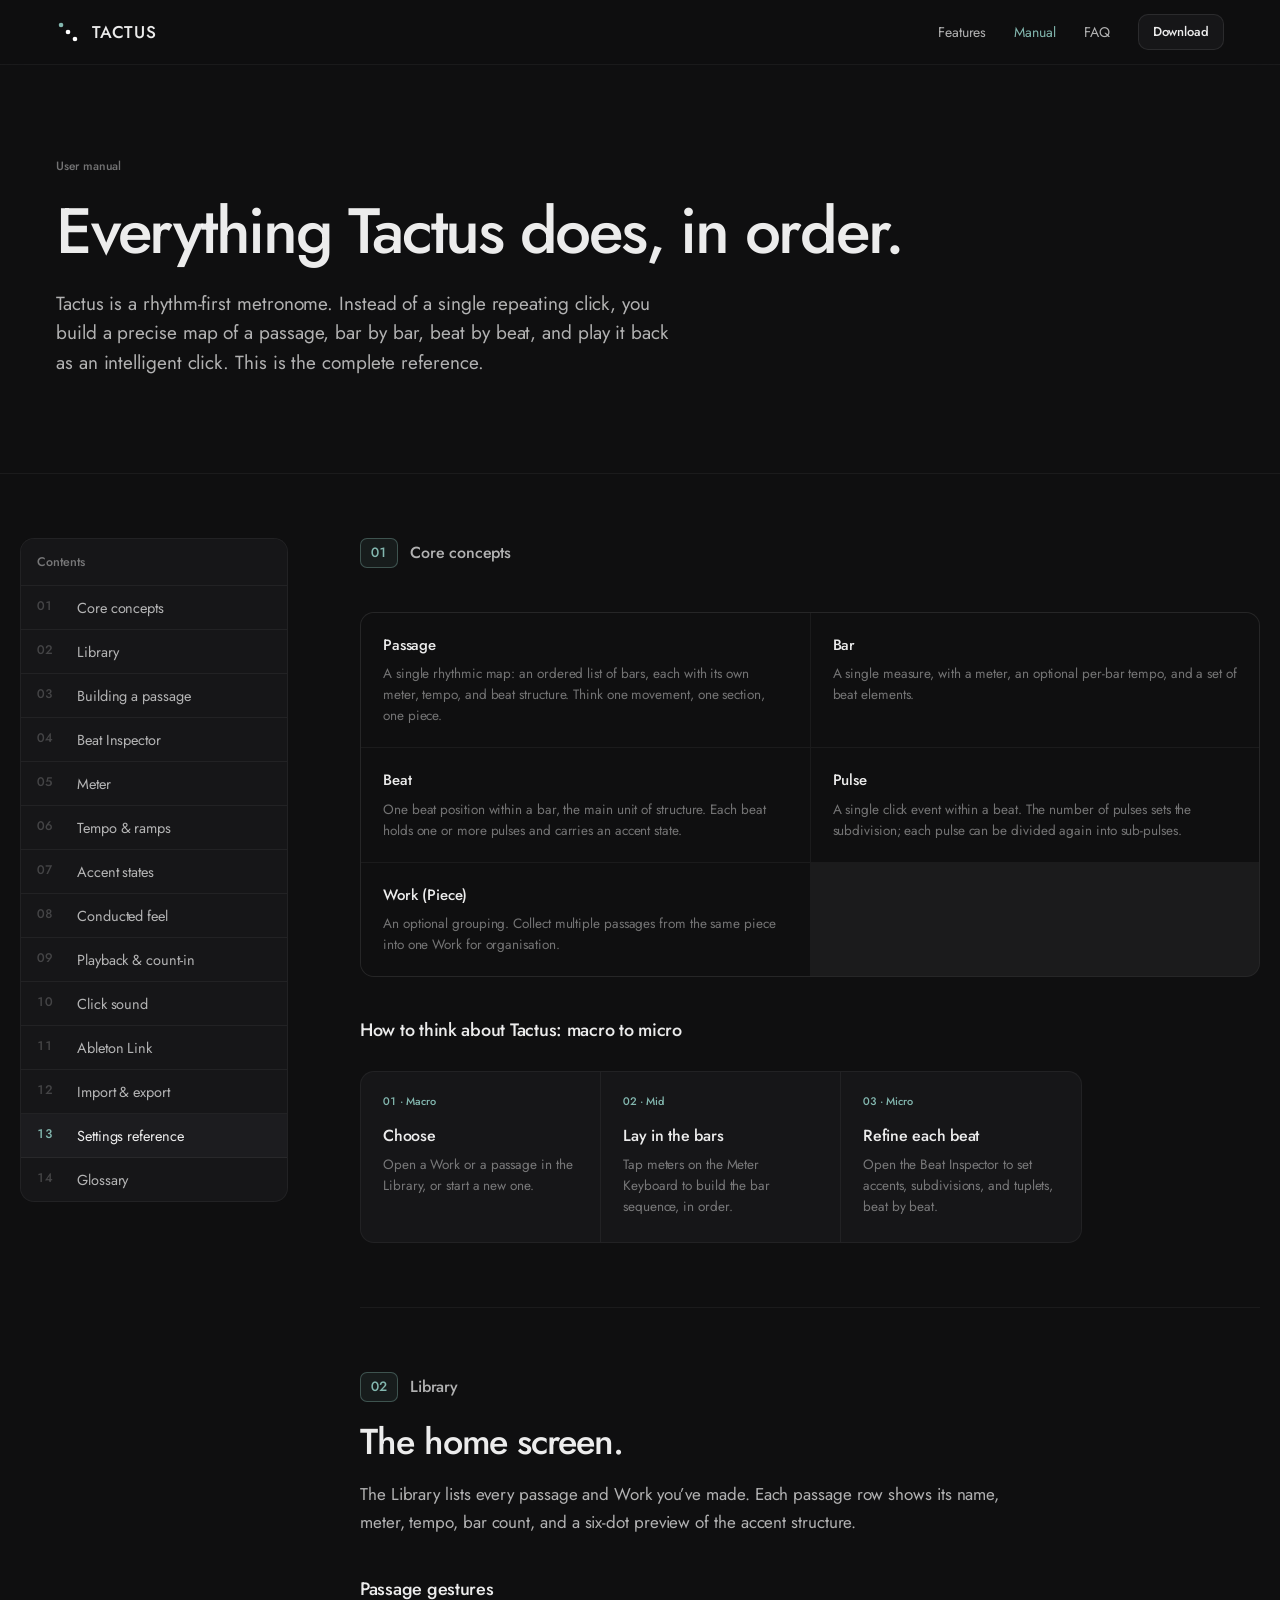
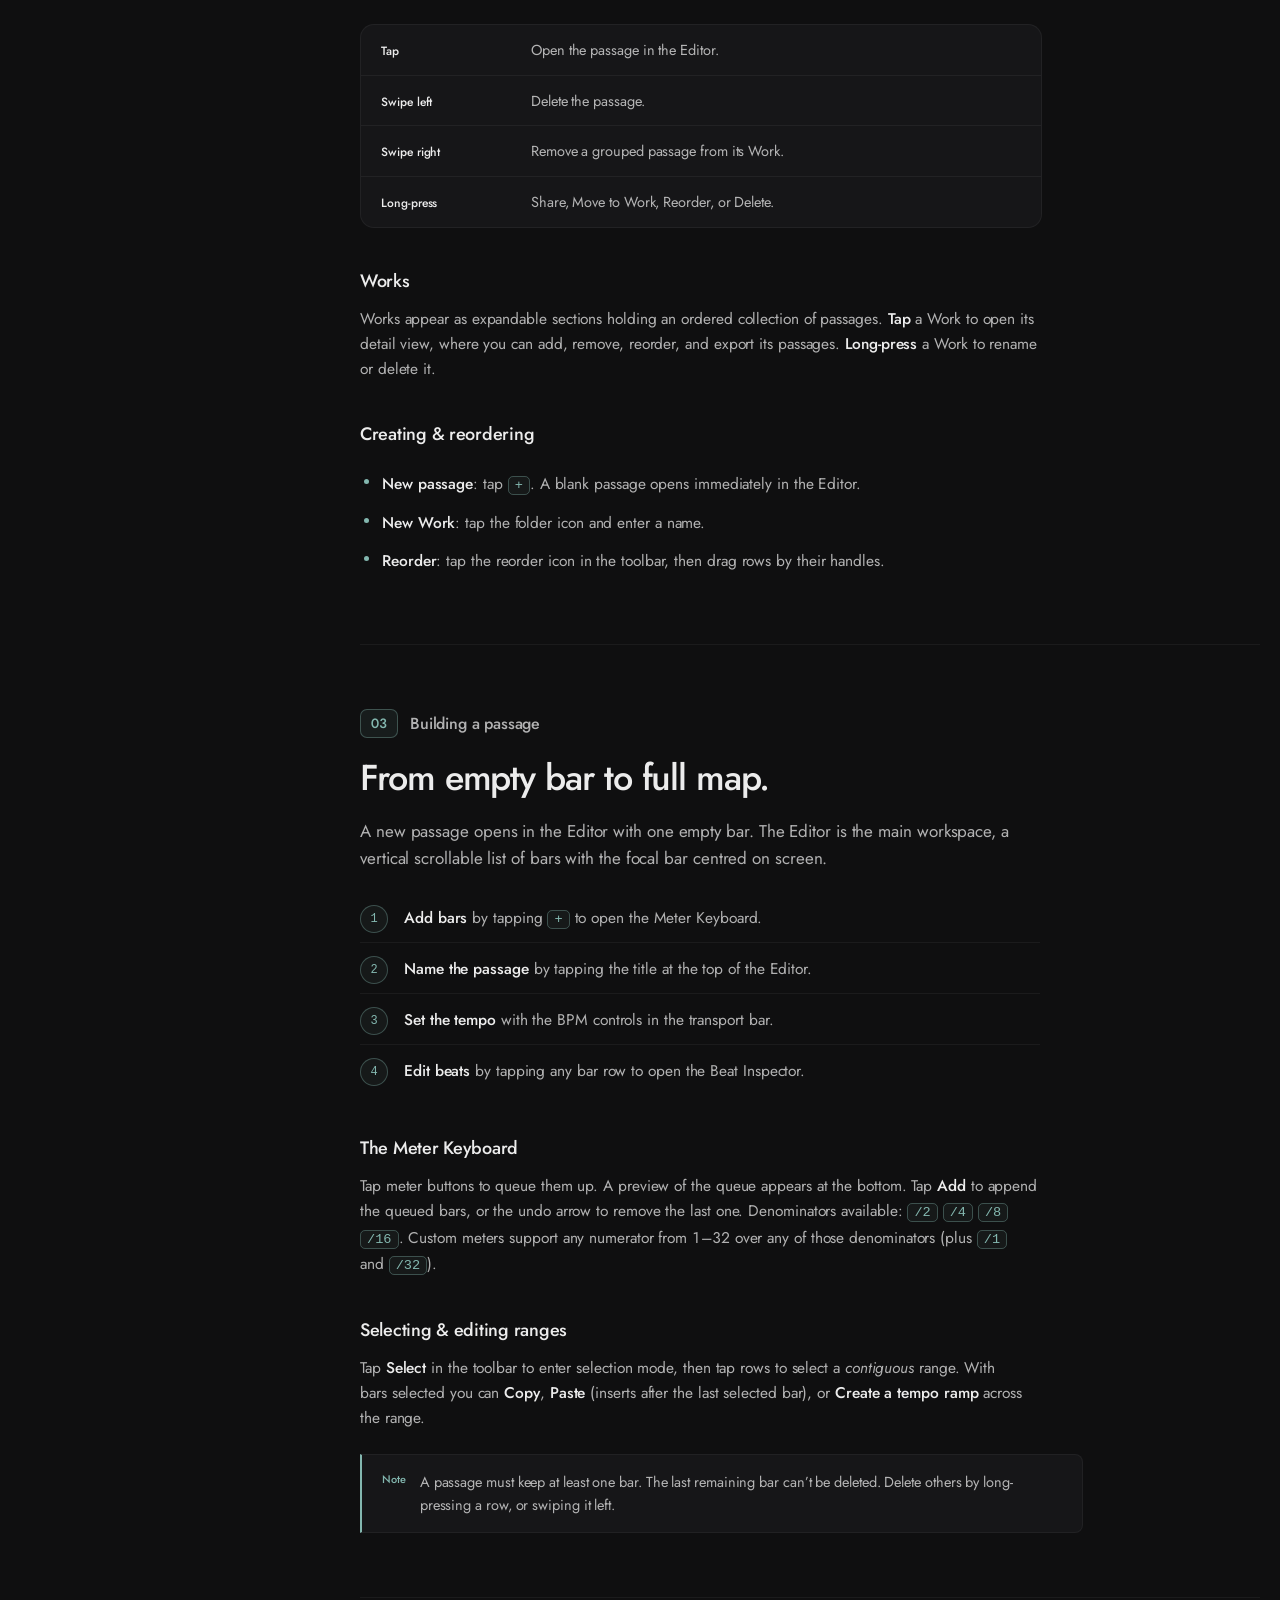
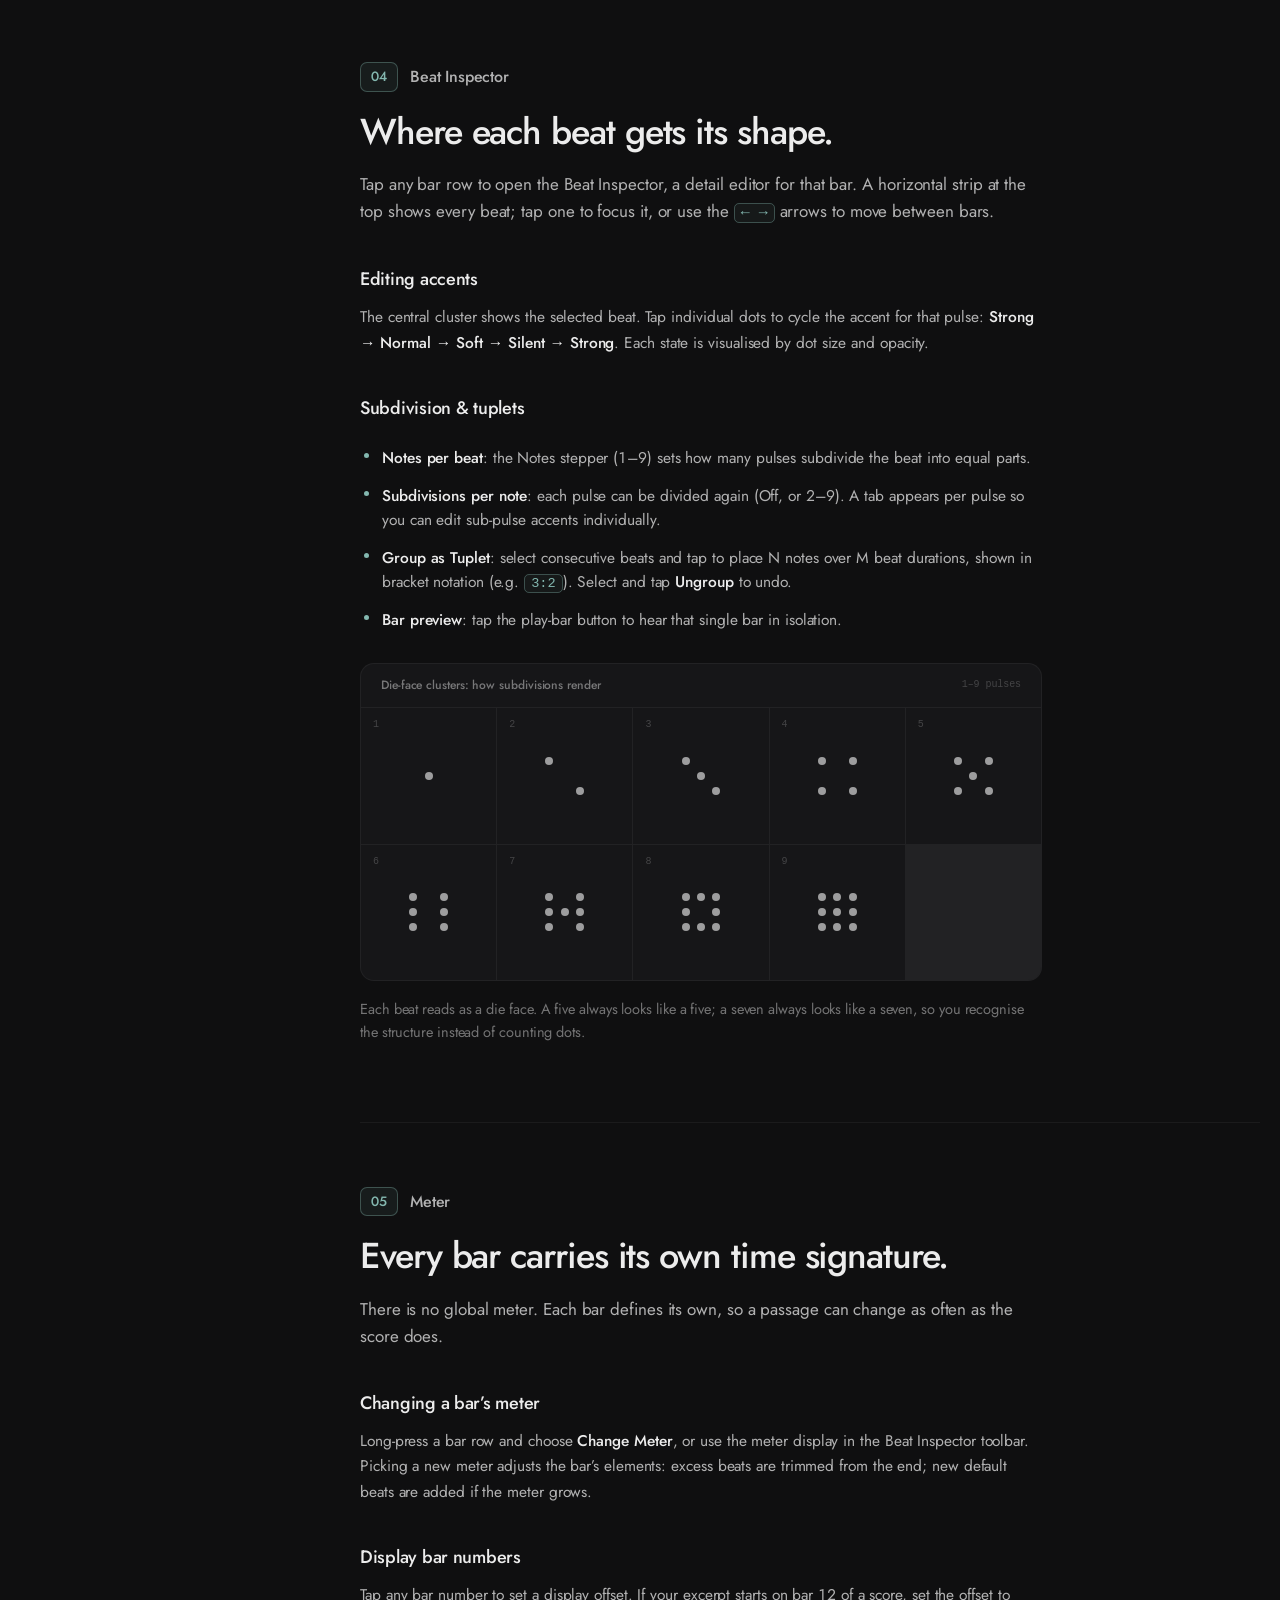
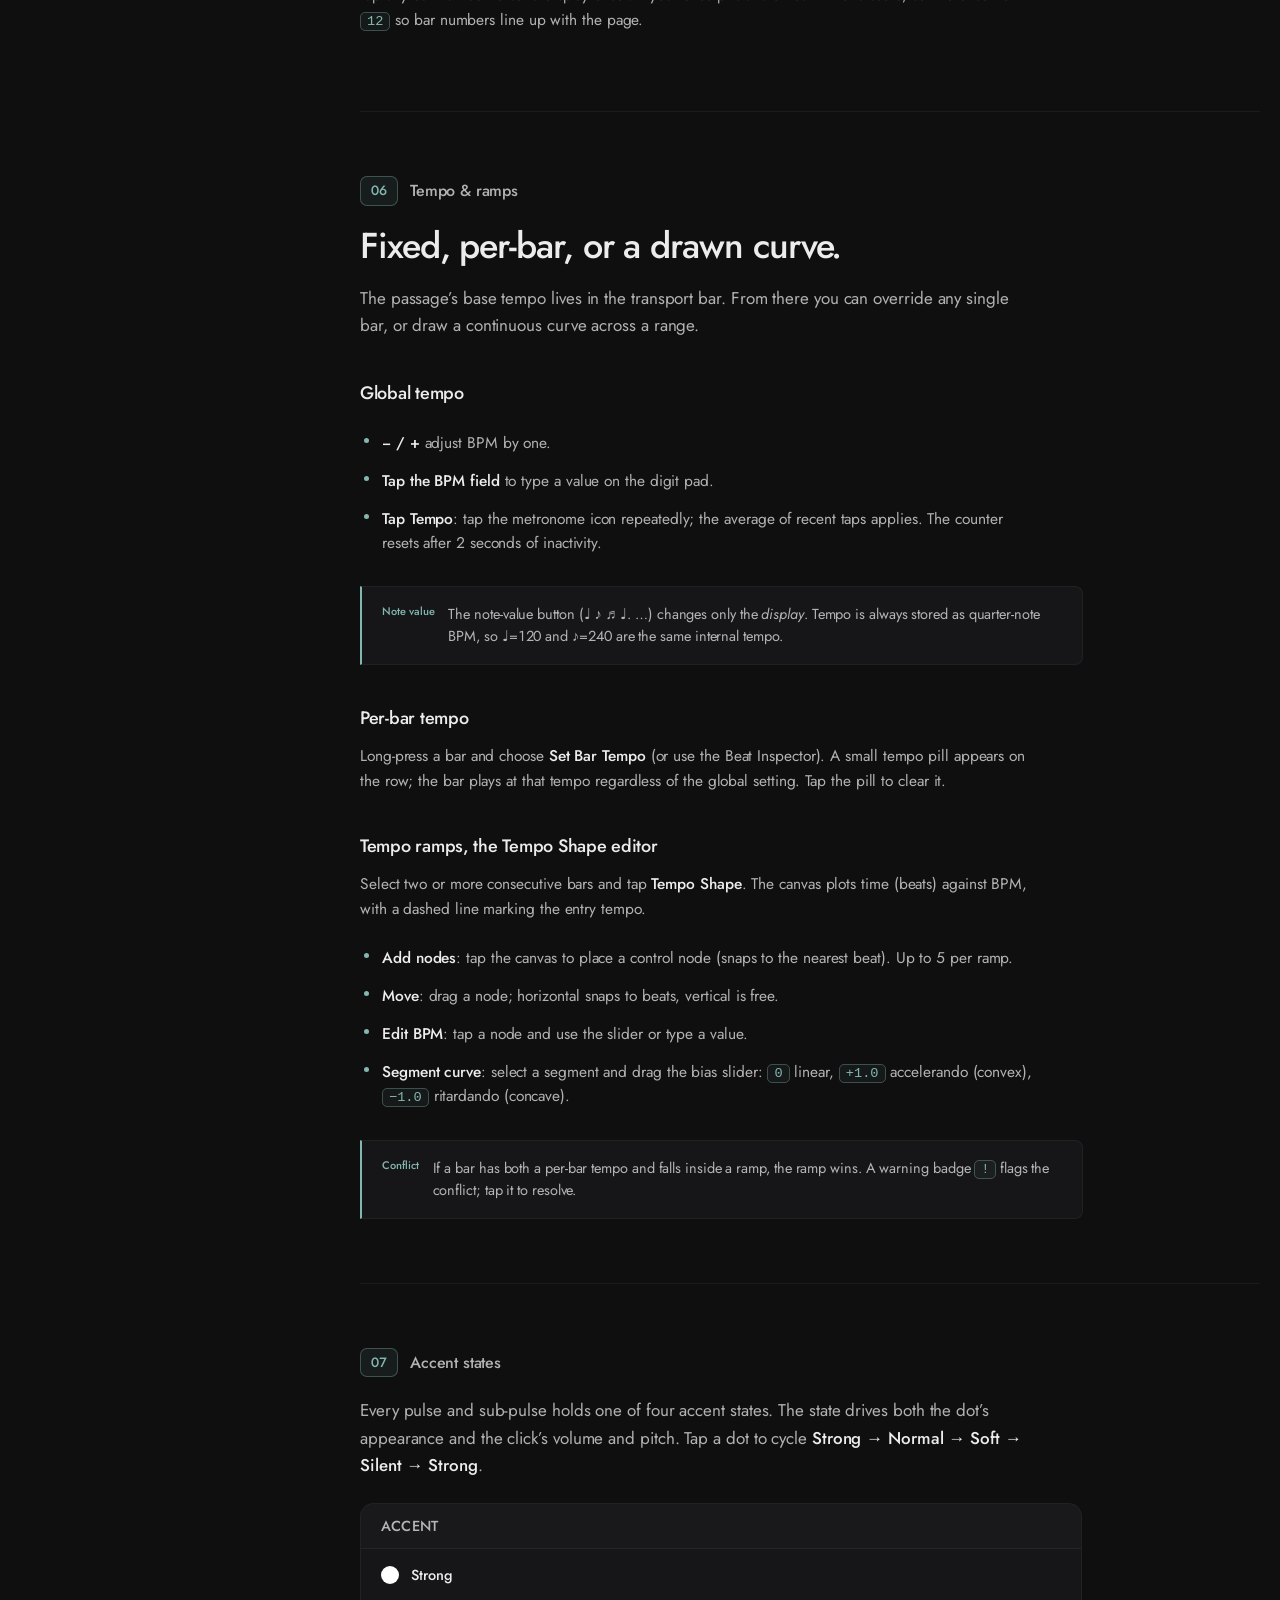
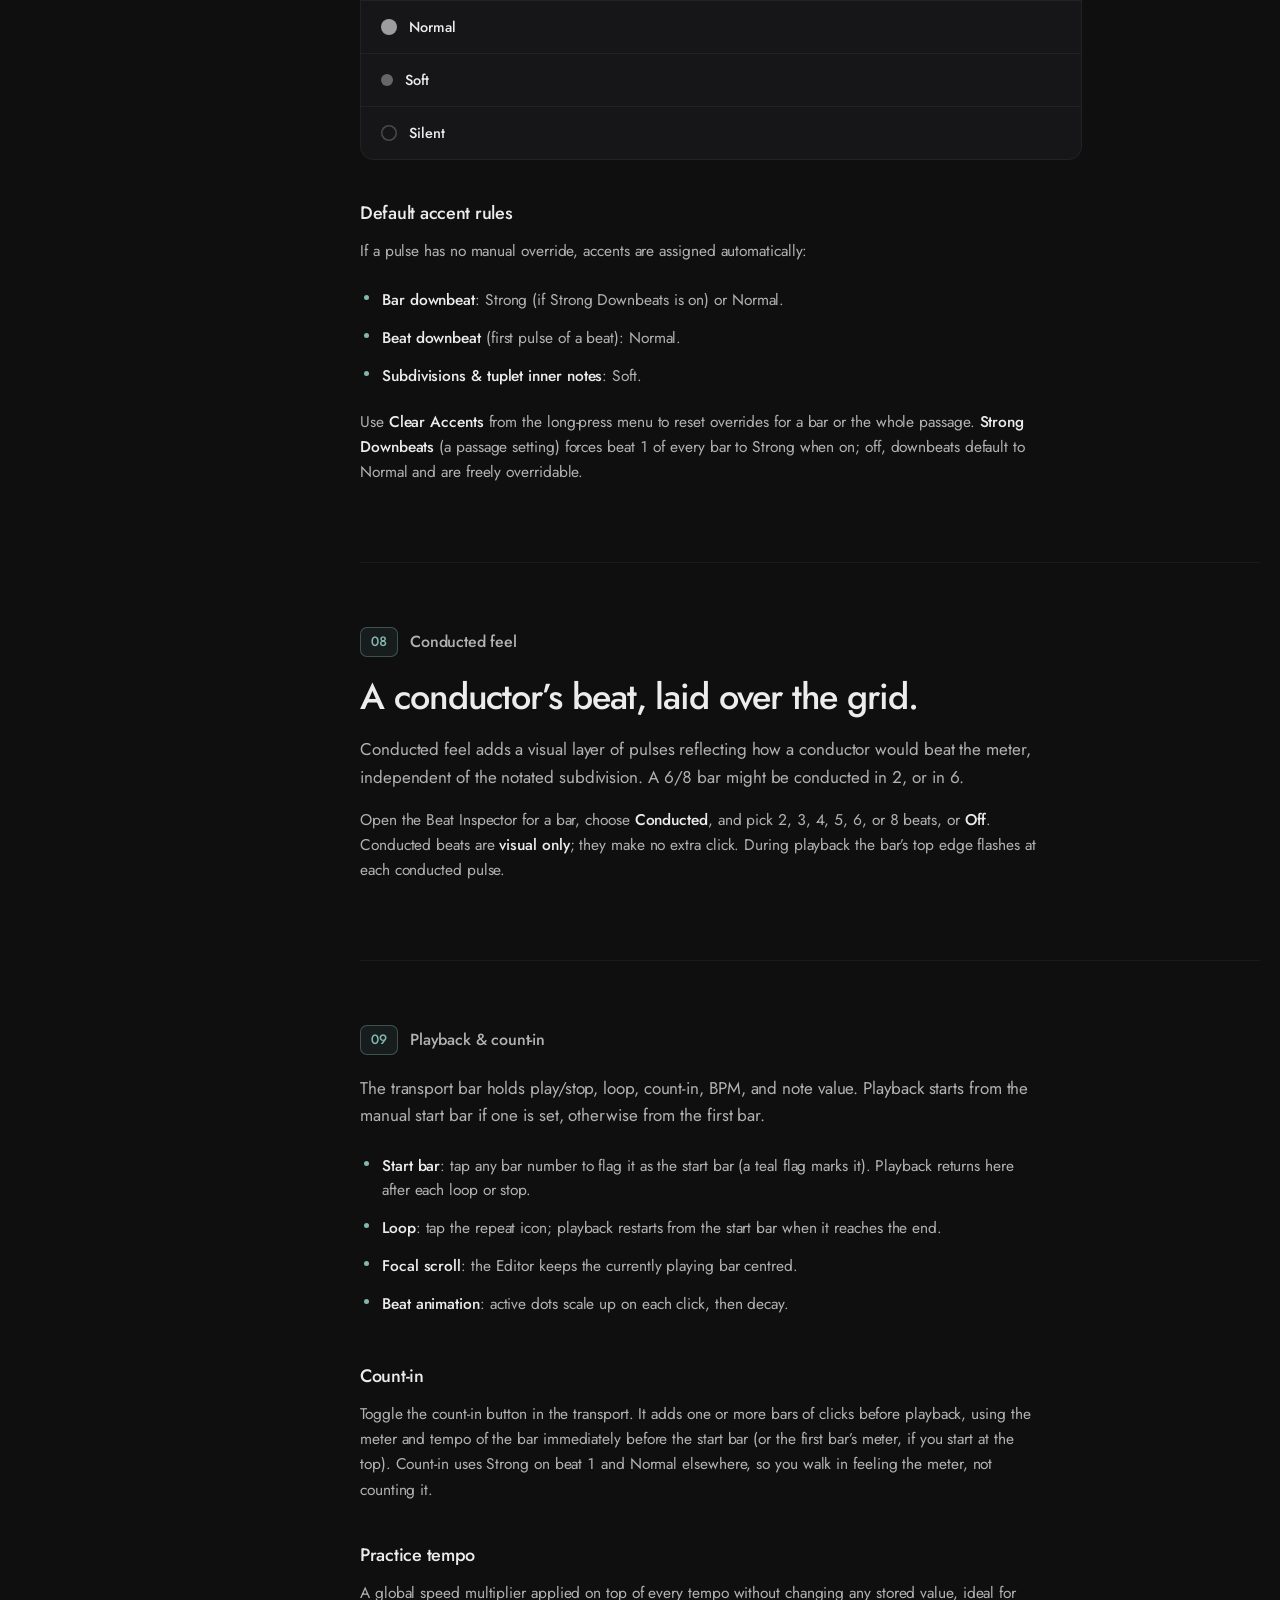
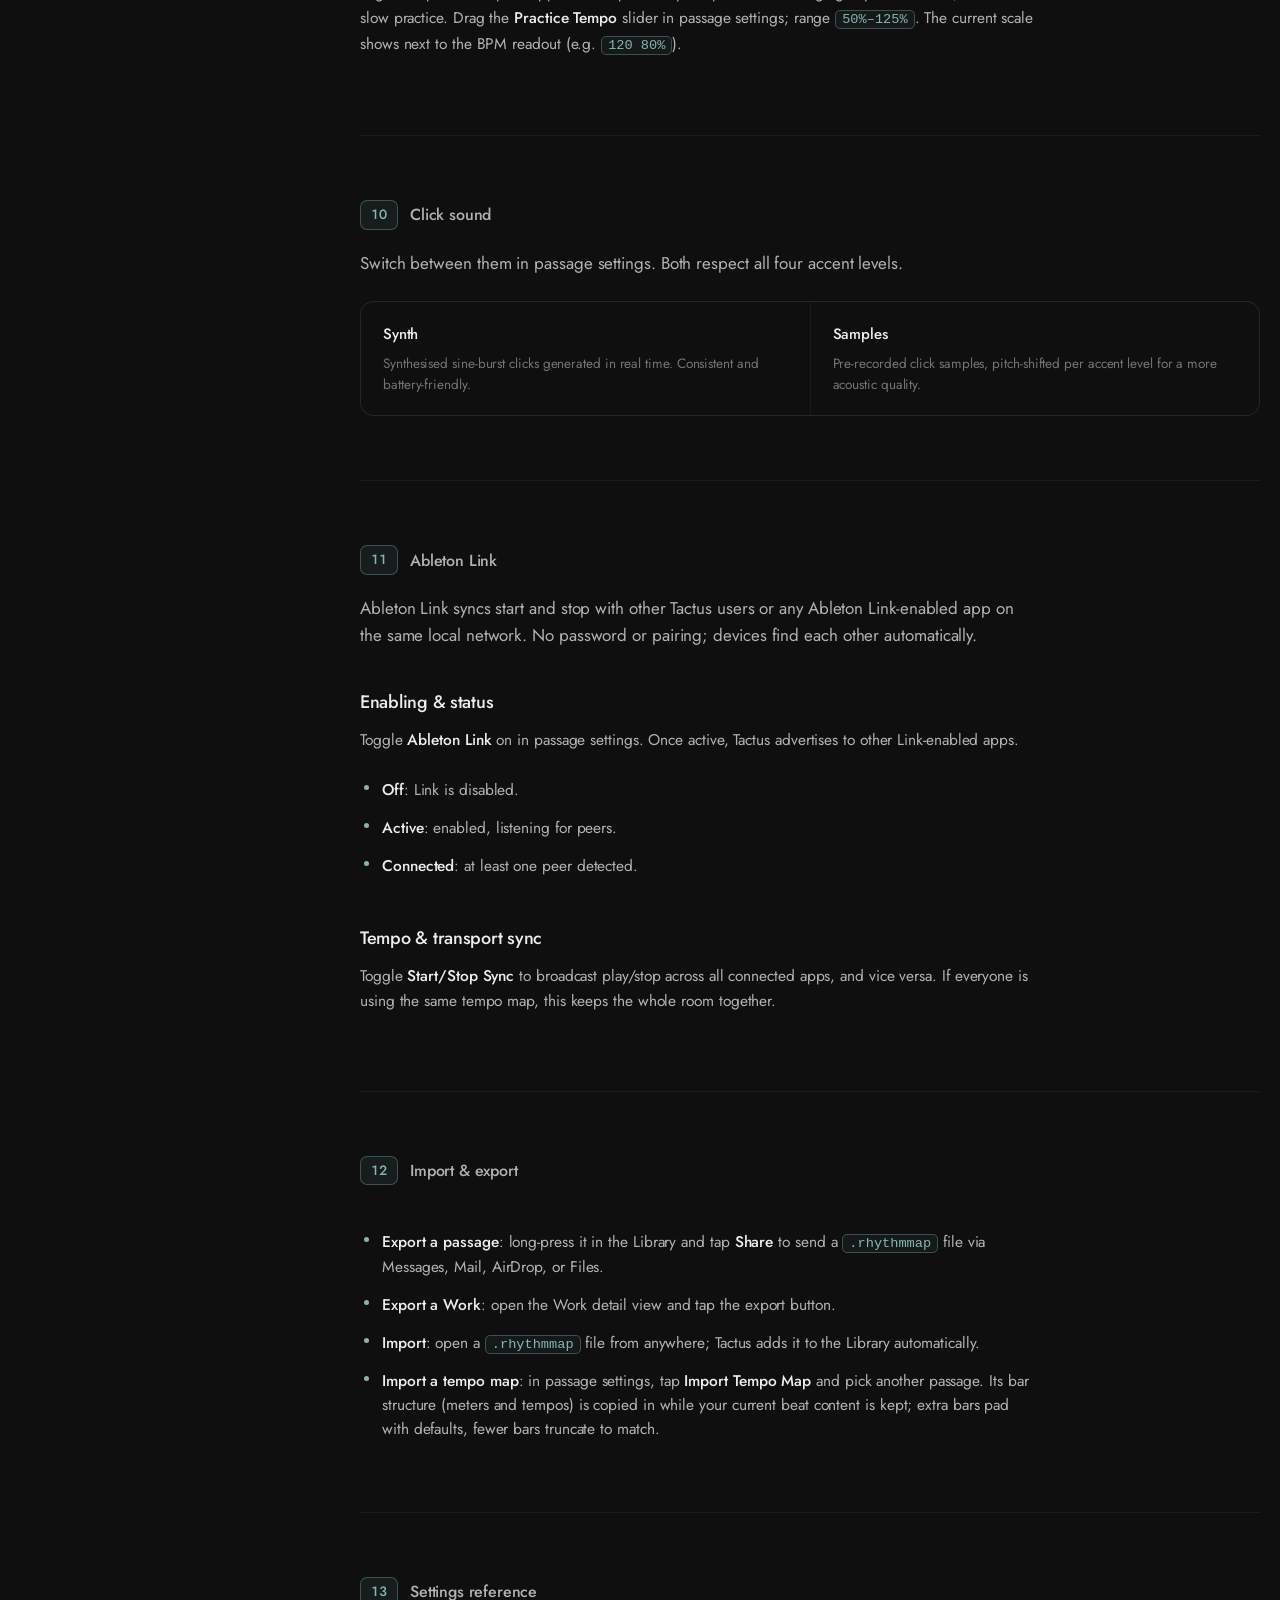
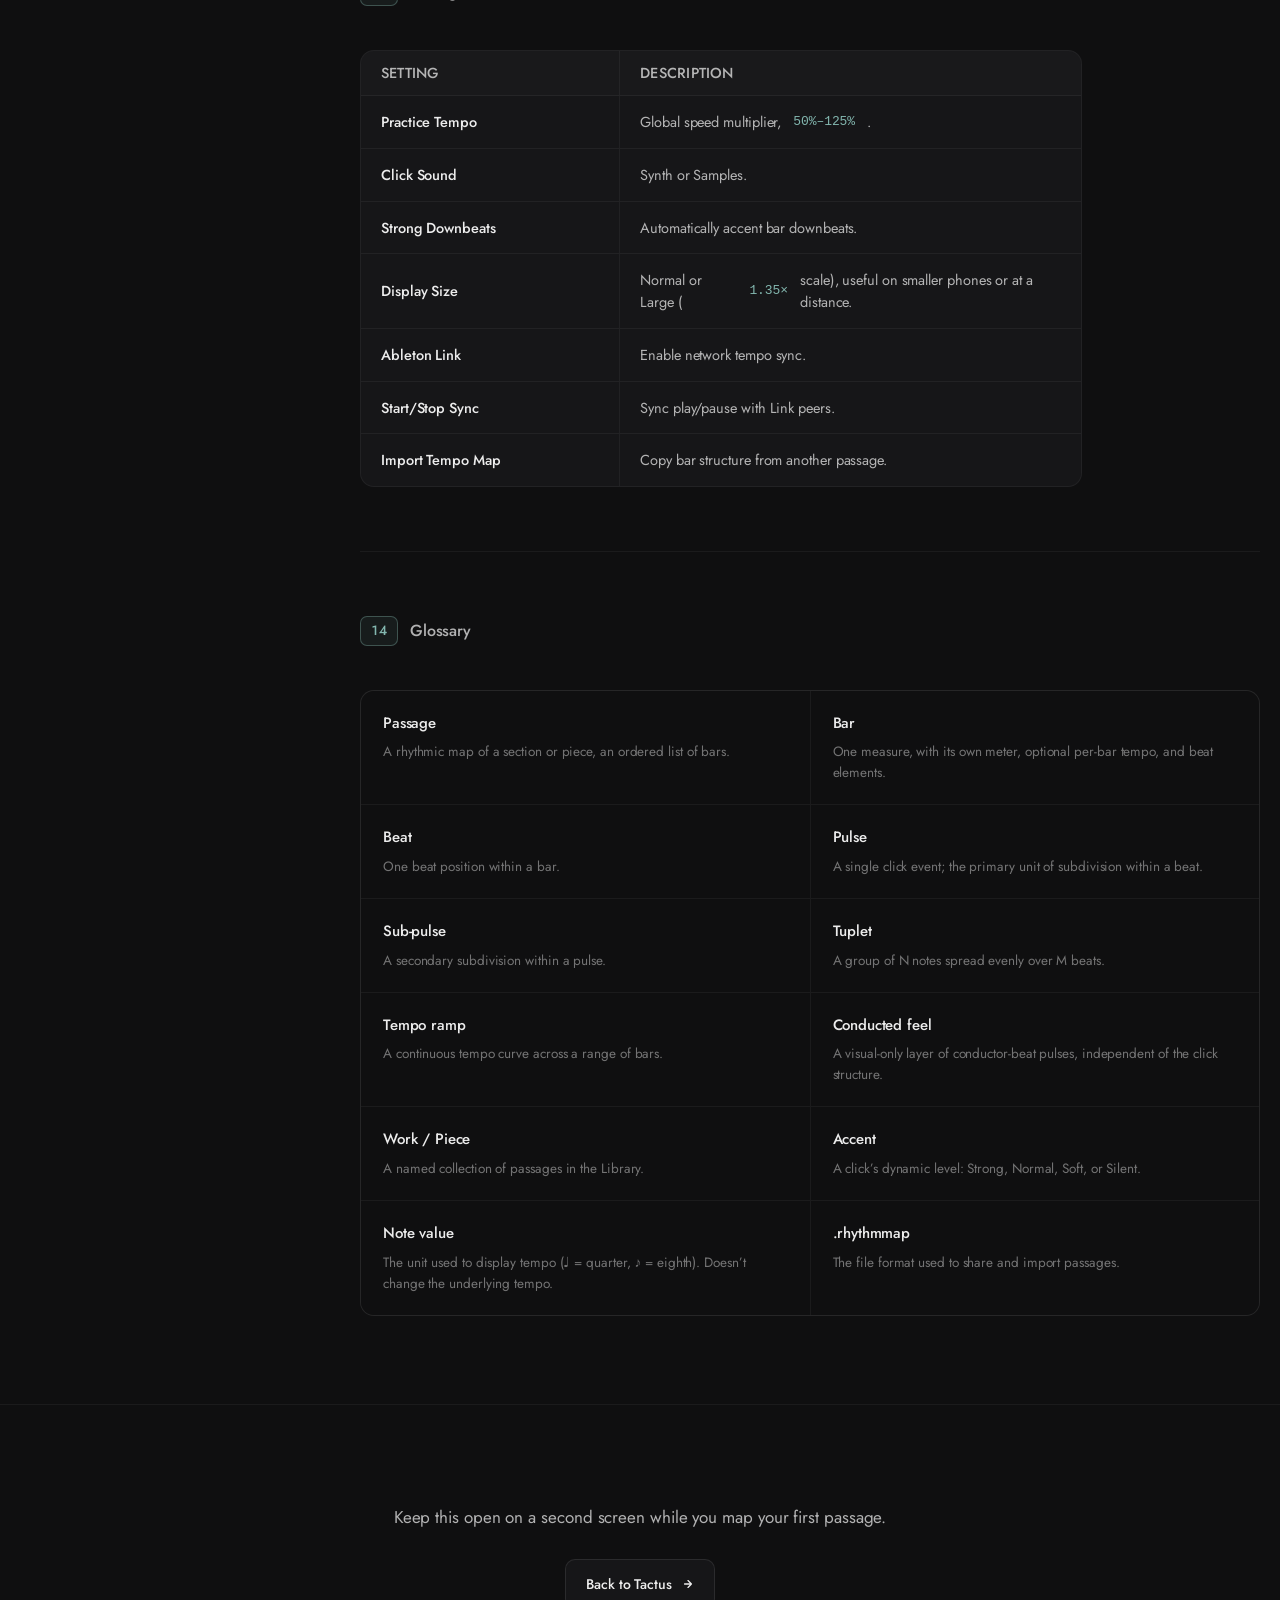
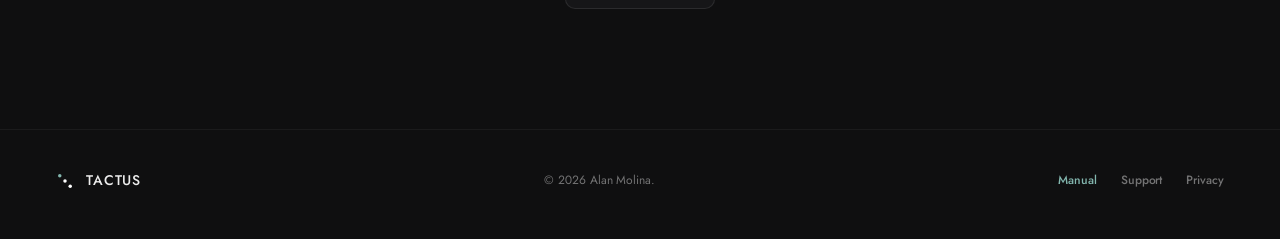
==== commit 421795ba: "updated font" ====
--- a/manual.html
+++ b/manual.html
@@ -398,20 +398,6 @@
       overflow: hidden;
       max-width: 720px;
     }
-    .flow-head {
-      display: flex; justify-content: space-between; align-items: center;
-      padding: 13px 20px; border-bottom: 0.5px solid var(--hair);
-      font-size: 12.5px; font-weight: 500; color: var(--fg-3);
-    }
-    .flow-axis {
-      display: flex; align-items: center; gap: 10px;
-      font-family: var(--mono); font-size: 10.5px; color: var(--fg-4);
-      letter-spacing: 0.06em; text-transform: uppercase;
-    }
-    .flow-axis .bar {
-      width: 56px; height: 3px; border-radius: 2px;
-      background: linear-gradient(90deg, var(--accent), var(--fg-4));
-    }
     .flow-grid { display: grid; grid-template-columns: repeat(3, 1fr); }
     @media (max-width: 640px) { .flow-grid { grid-template-columns: 1fr; } }
     .flow-step {
@@ -424,7 +410,7 @@
       .flow-step:last-child { border-bottom: 0; }
     }
     .flow-step .scale {
-      font-family: var(--mono); font-size: 11px; color: var(--accent);
+      font-family: var(--ui); font-size: 11px; font-weight: 500; color: var(--accent);
       letter-spacing: 0; margin-bottom: 14px;
       font-feature-settings: "tnum";
     }
@@ -604,10 +590,6 @@
 
         <h3>How to think about Tactus: macro to micro</h3>
         <div class="flow">
-          <div class="flow-head">
-            <span>The shape of a session</span>
-            <span class="flow-axis">Macro <span class="bar"></span> Micro</span>
-          </div>
           <div class="flow-grid">
             <div class="flow-step">
               <div class="scale">01 · Macro</div>
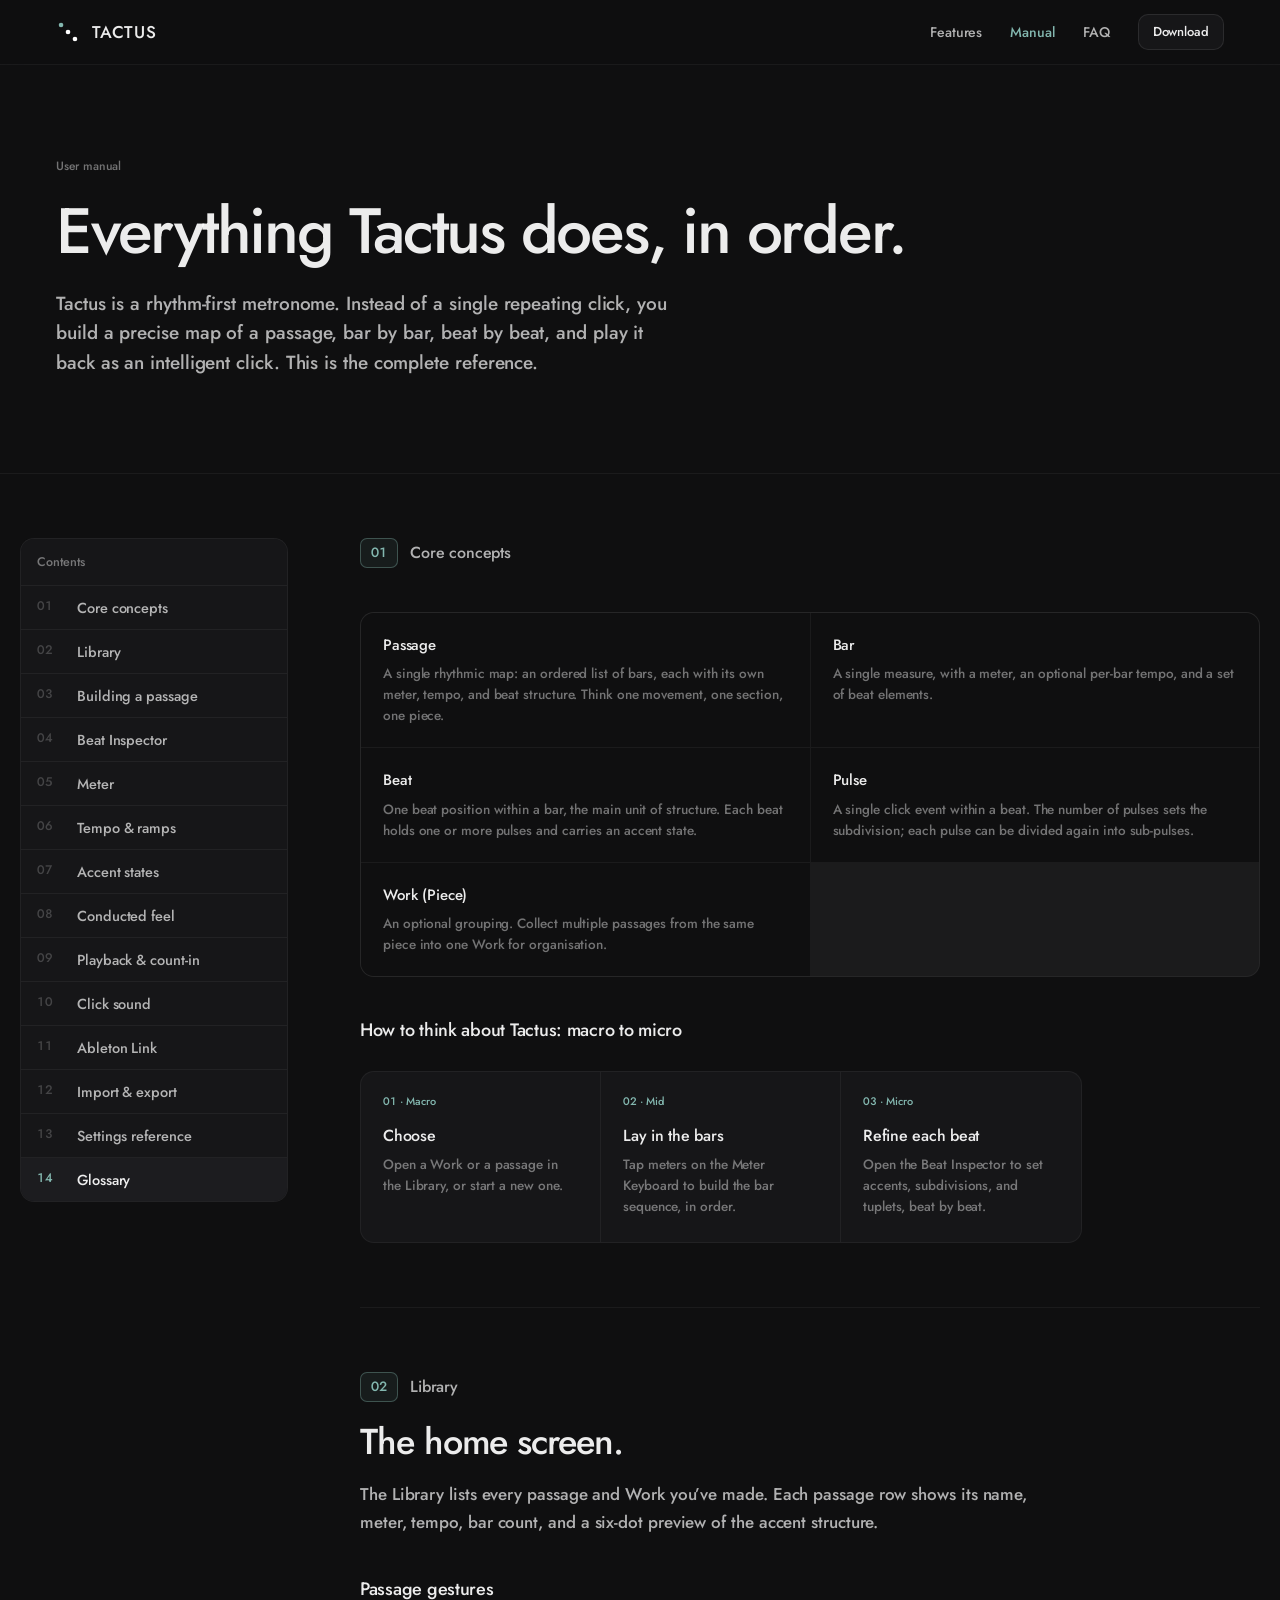
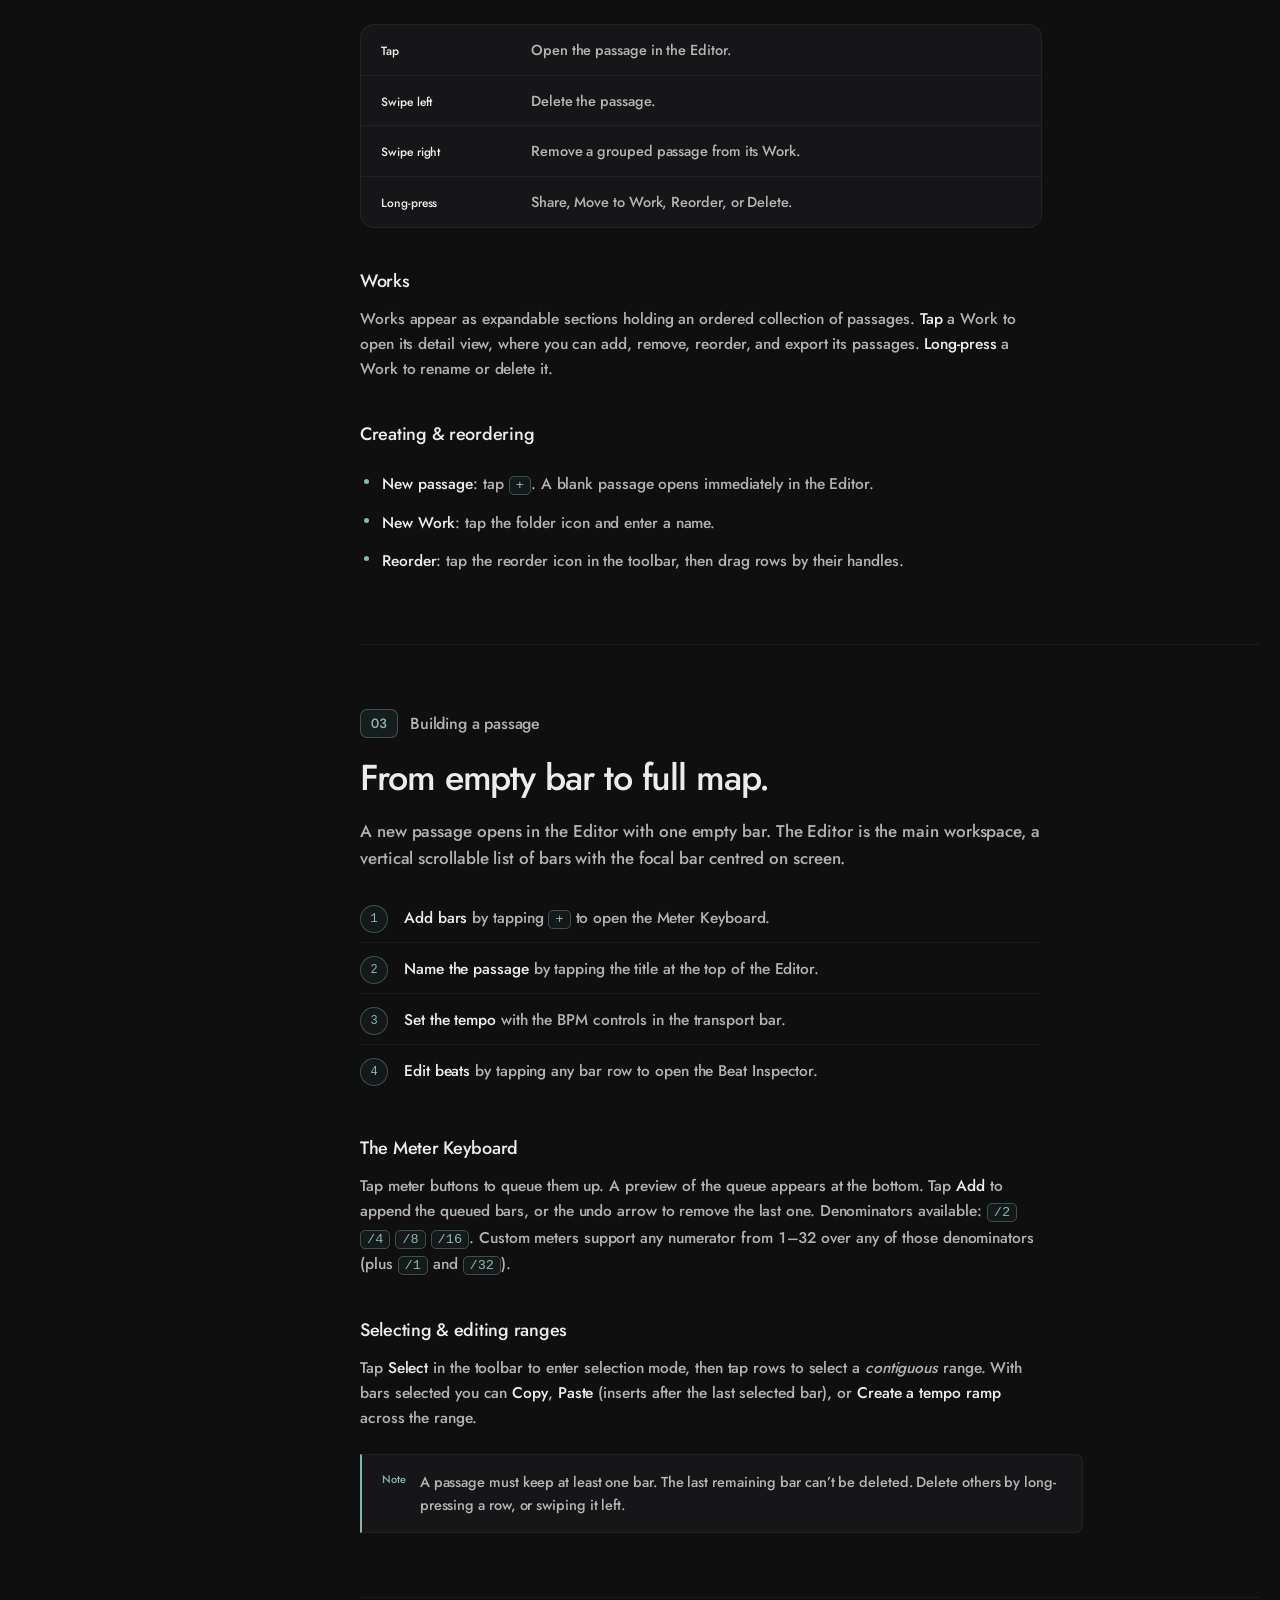
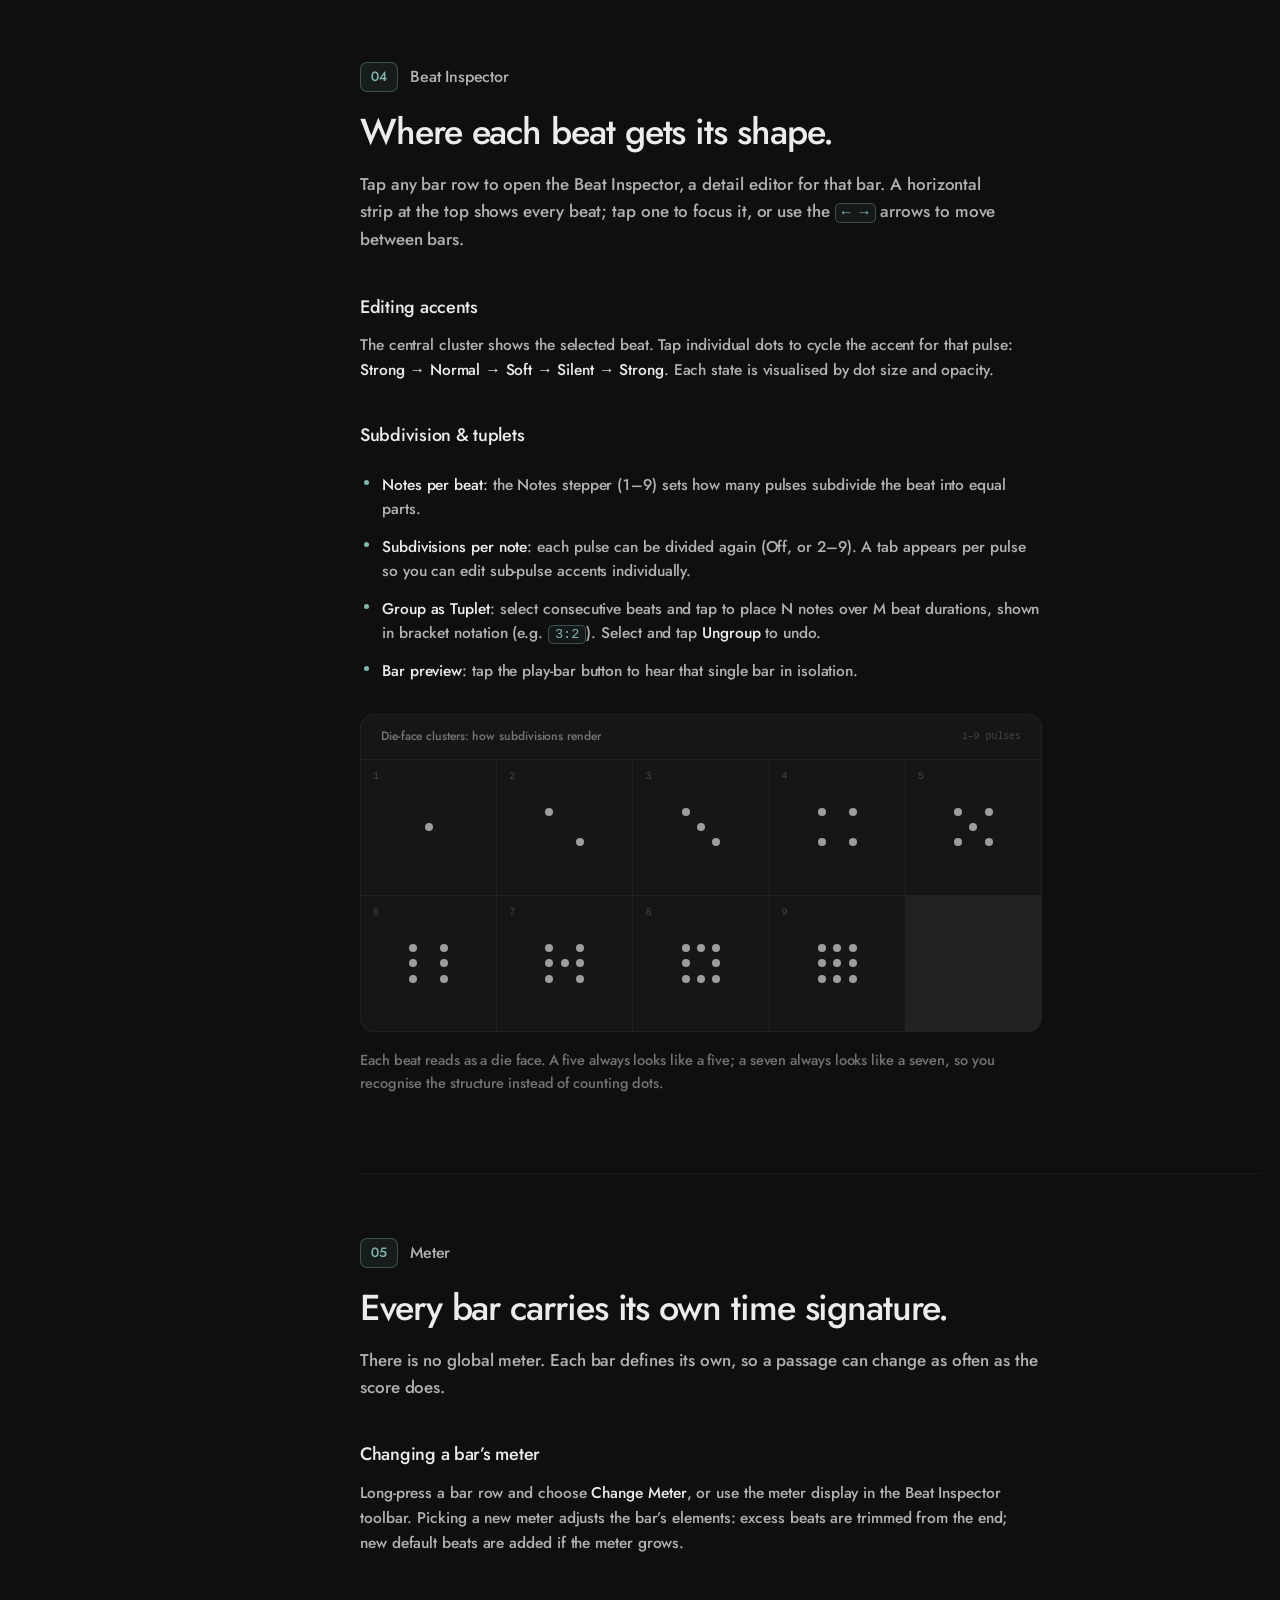
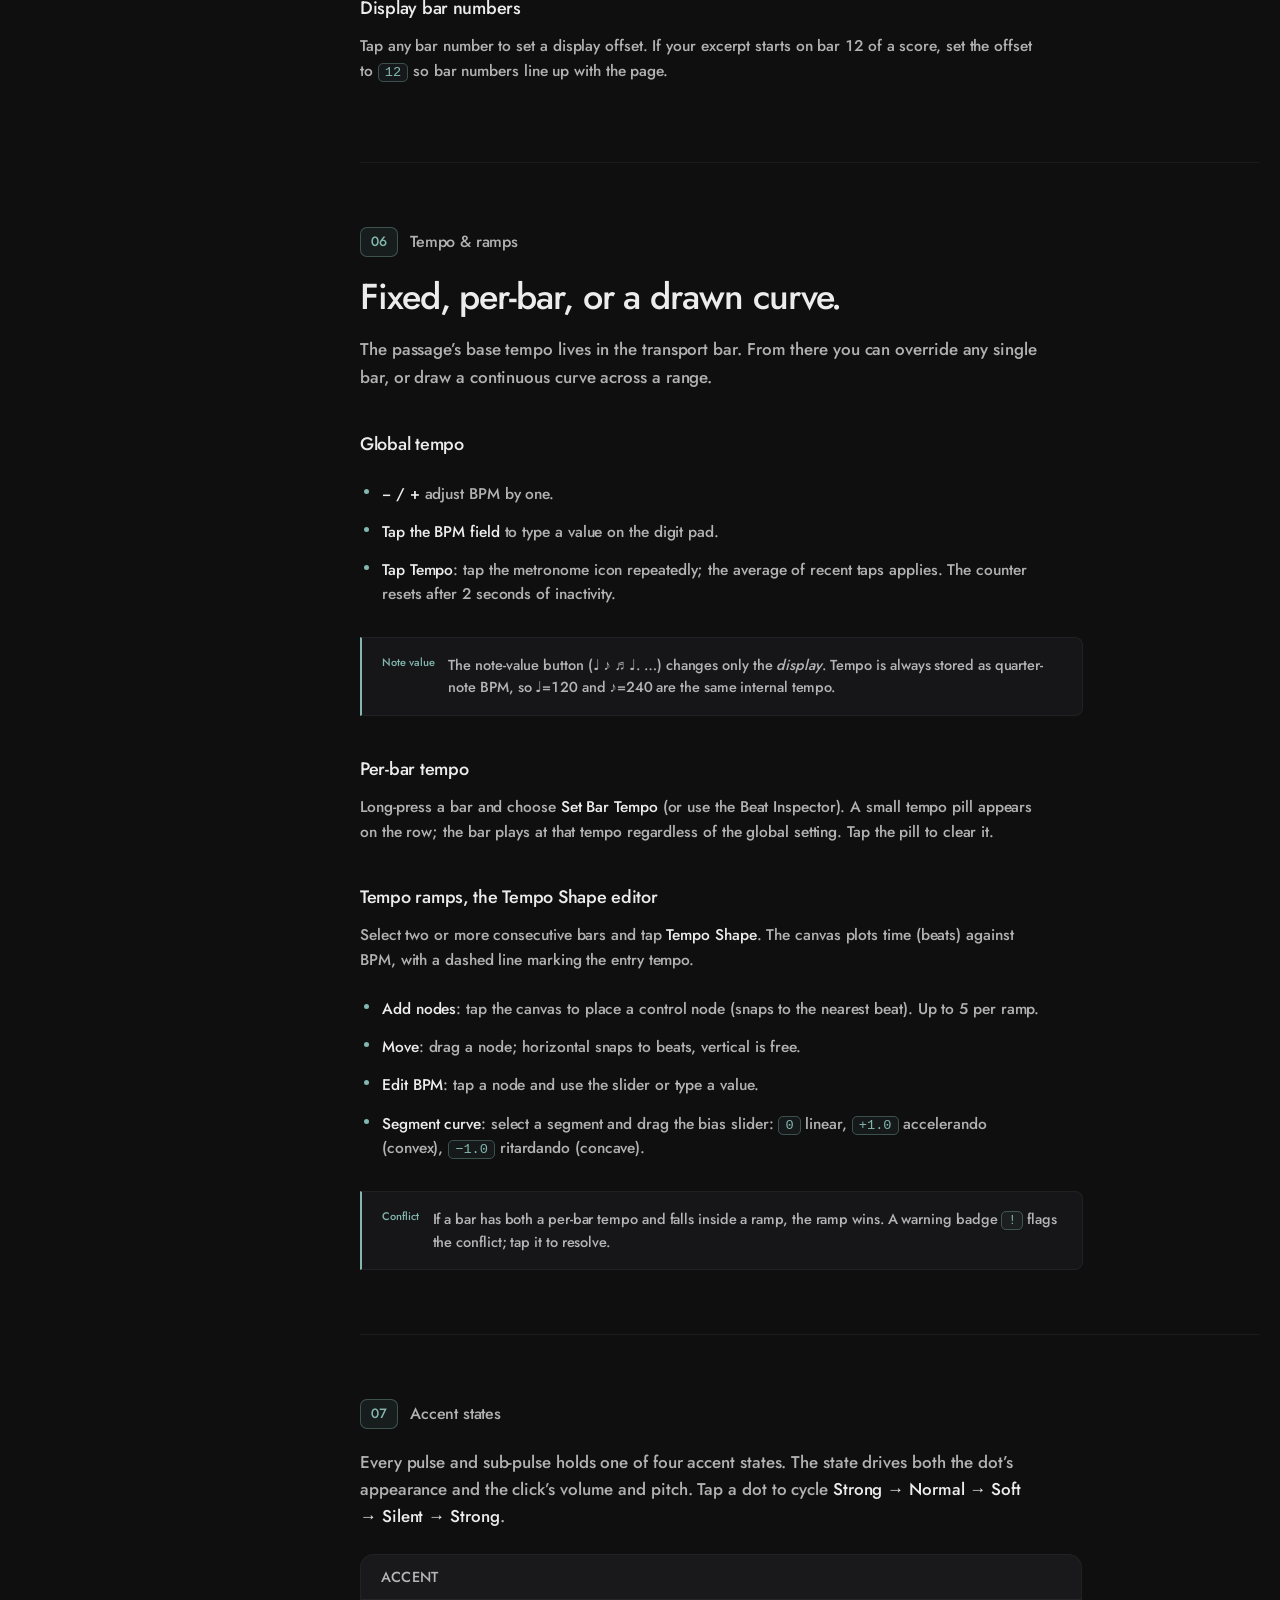
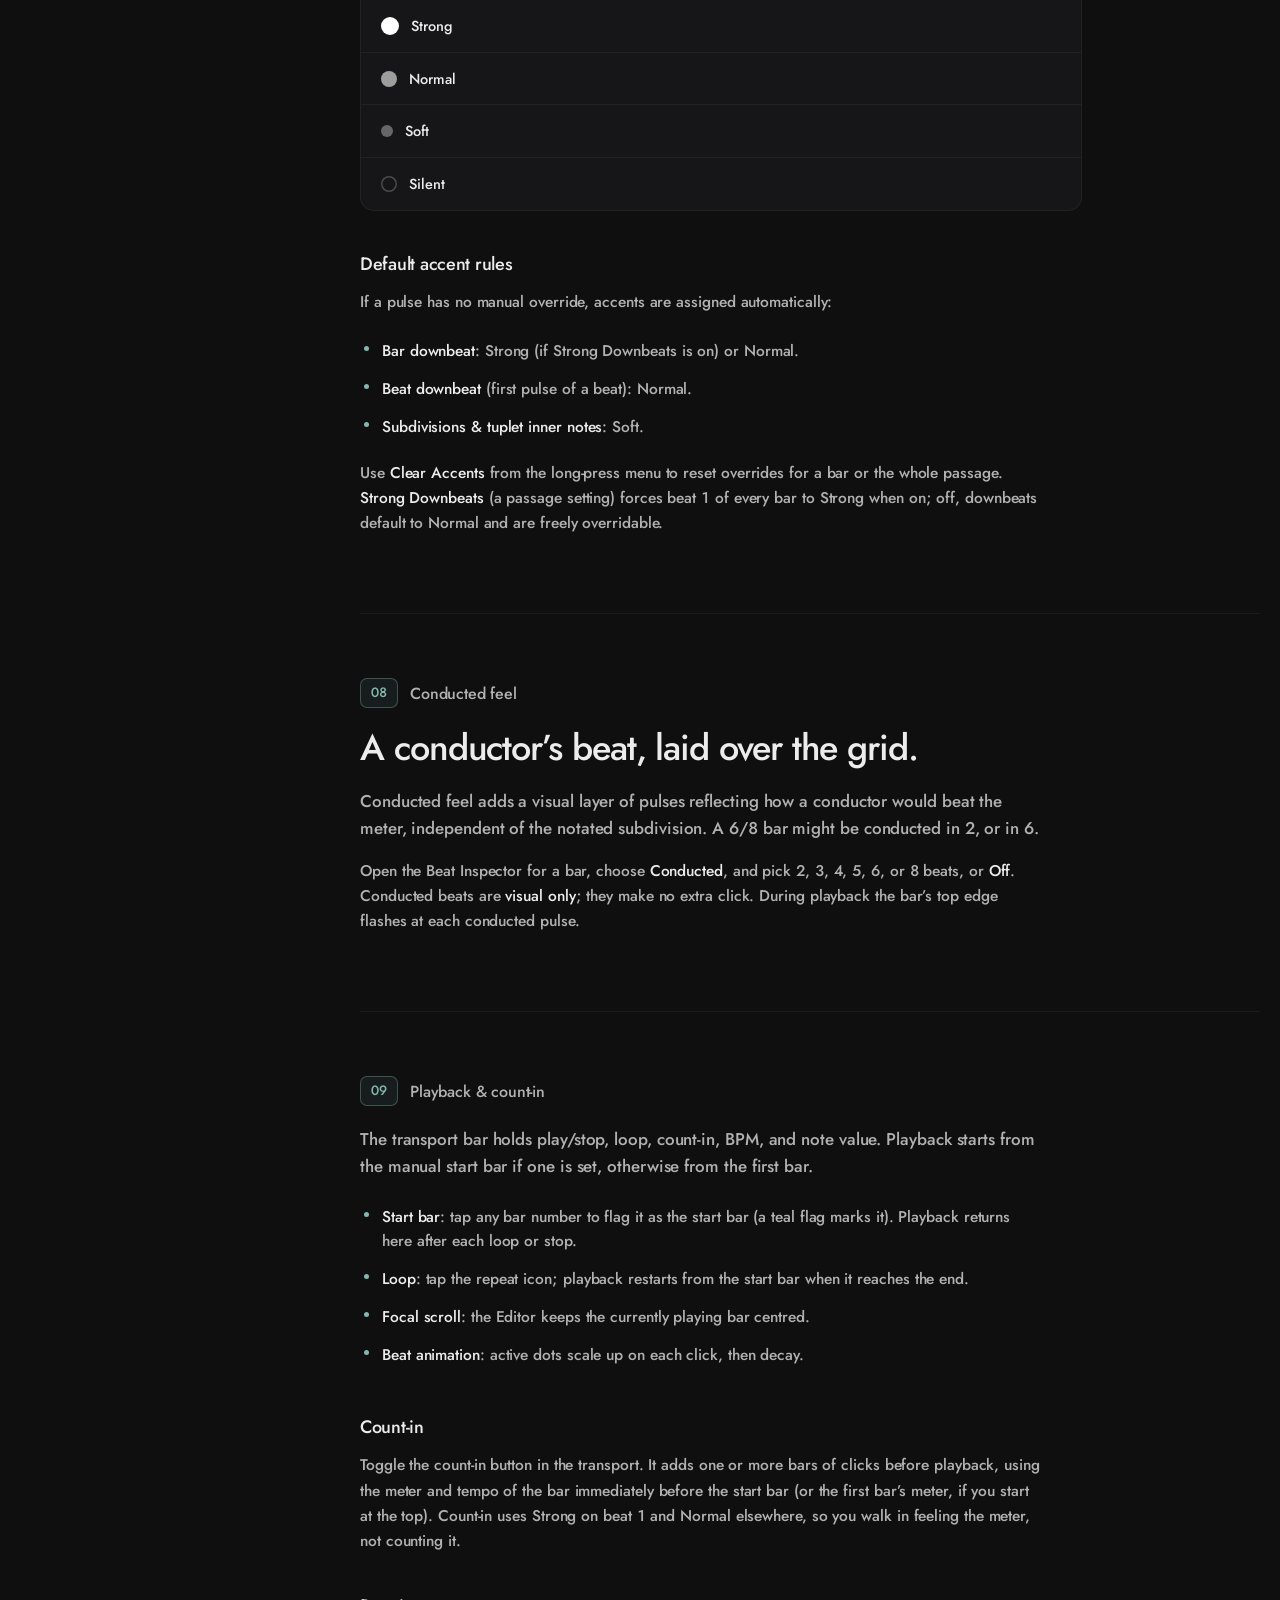
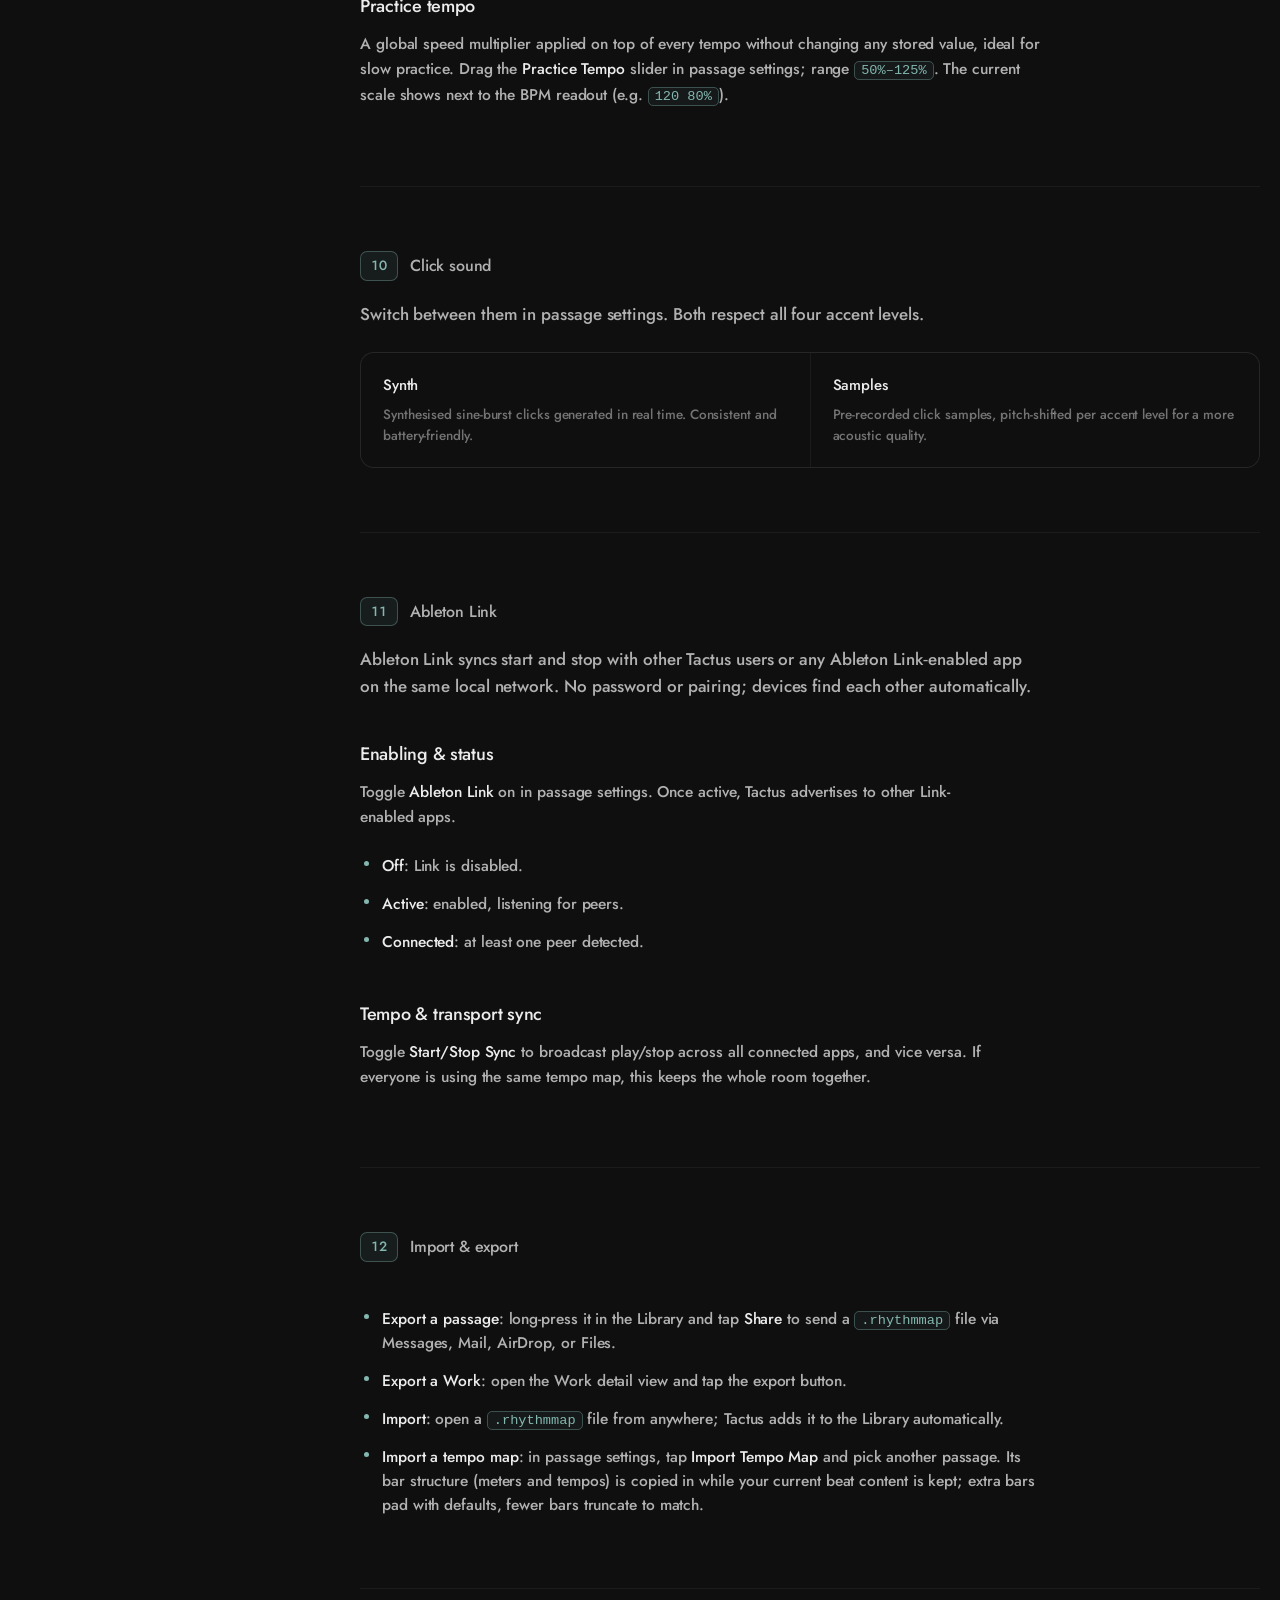
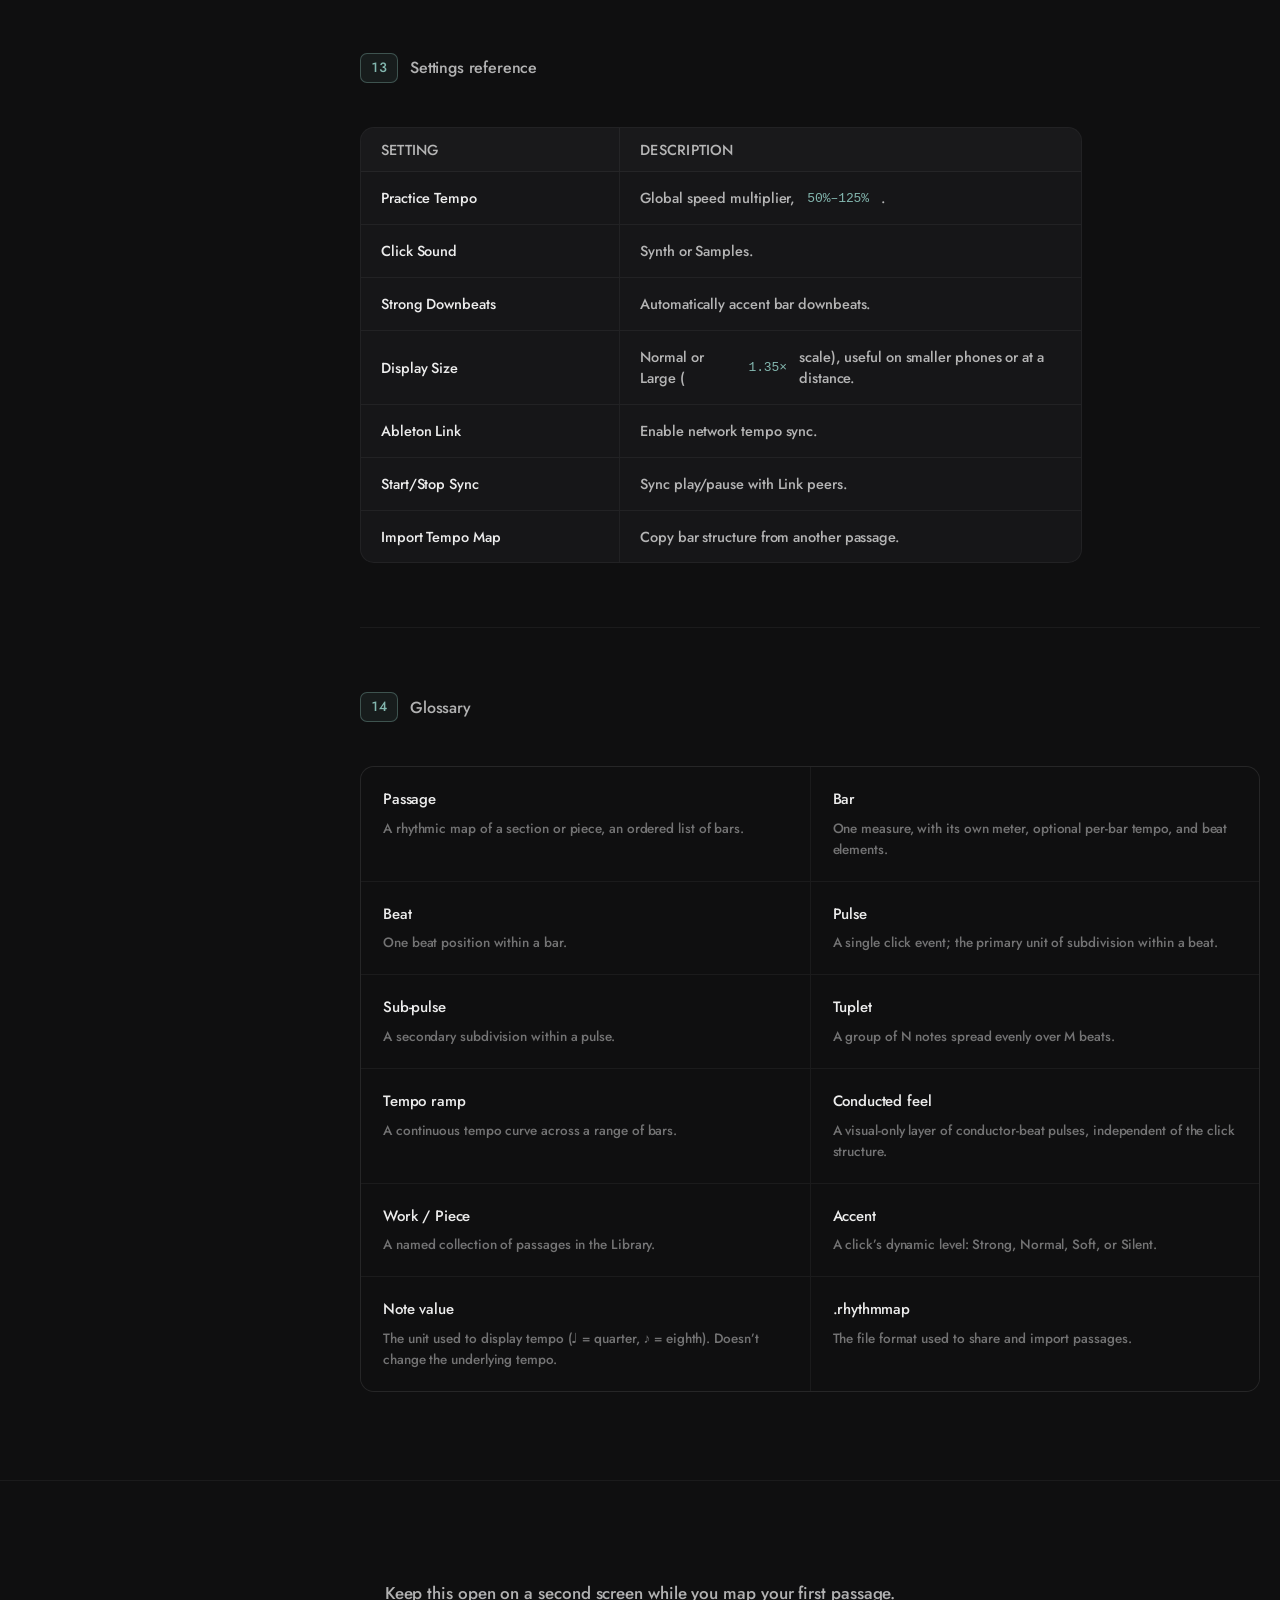
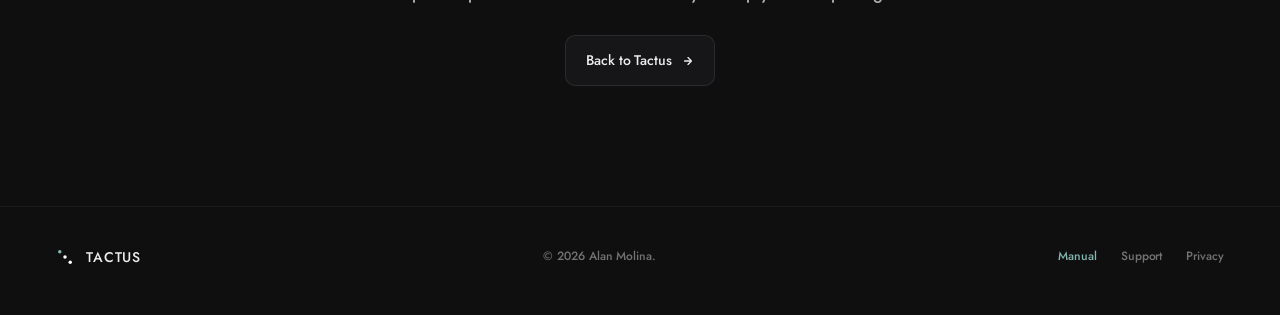
==== commit 5f9b5dd2: "font moved" ====
--- a/manual.html
+++ b/manual.html
@@ -12,9 +12,6 @@
   <meta property="og:site_name" content="Tactus">
   <meta property="og:title" content="Tactus. Manual.">
   <meta property="og:description" content="Full feature reference for Tactus: meter entry, accent states, subdivisions, Ableton Link, tempo shape curves, conducted feel, and more.">
-  <link rel="preconnect" href="https://fonts.googleapis.com">
-  <link rel="preconnect" href="https://fonts.gstatic.com" crossorigin>
-  <link href="https://fonts.googleapis.com/css2?family=Jost:wght@500;700&display=swap" rel="stylesheet">
   <link rel="stylesheet" href="assets/tactus-tokens.css">
   <style>
     html, body {
--- a/assets/tactus-tokens.css
+++ b/assets/tactus-tokens.css
@@ -1,6 +1,26 @@
 /* Tactus — design tokens.
    Everything keyed to CSS variables so the Tweaks panel can swap accent
    and density without re-rendering React. */
+
+/* Self-hosted Jost — latin subset only (covers all copy on the site,
+   including curly quotes/en-dash). Pulled from Google Fonts v20 so we
+   don't hand every page load to fonts.googleapis.com/fonts.gstatic.com. */
+@font-face {
+  font-family: 'Jost';
+  font-style: normal;
+  font-weight: 500;
+  font-display: swap;
+  src: url('fonts/jost-v20-latin-500.woff2') format('woff2');
+  unicode-range: U+0000-00FF, U+0131, U+0152-0153, U+02BB-02BC, U+02C6, U+02DA, U+02DC, U+0304, U+0308, U+0329, U+2000-206F, U+20AC, U+2122, U+2191, U+2193, U+2212, U+2215, U+FEFF, U+FFFD;
+}
+@font-face {
+  font-family: 'Jost';
+  font-style: normal;
+  font-weight: 700;
+  font-display: swap;
+  src: url('fonts/jost-v20-latin-700.woff2') format('woff2');
+  unicode-range: U+0000-00FF, U+0131, U+0152-0153, U+02BB-02BC, U+02C6, U+02DA, U+02DC, U+0304, U+0308, U+0329, U+2000-206F, U+20AC, U+2122, U+2191, U+2193, U+2212, U+2215, U+FEFF, U+FFFD;
+}
 
 :root {
   /* ── Surfaces ──────────────────────────────────────────────── */
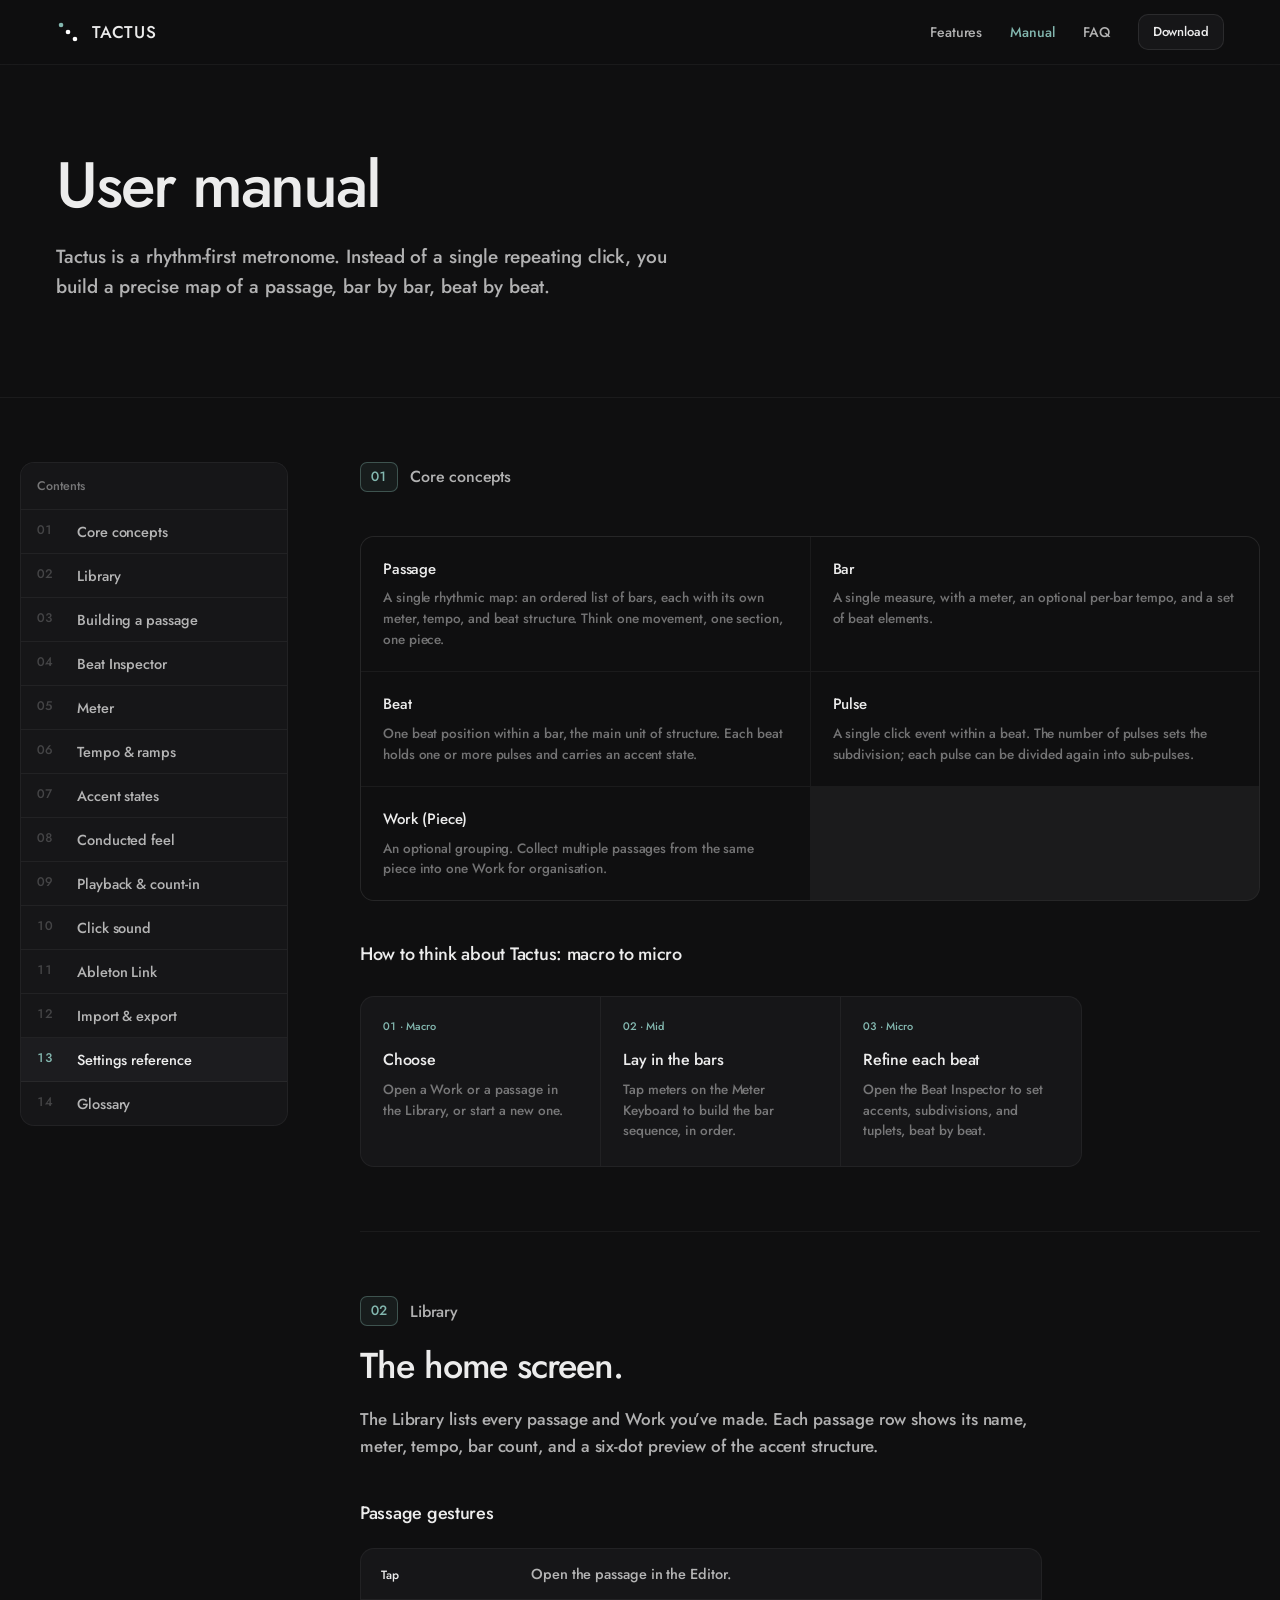
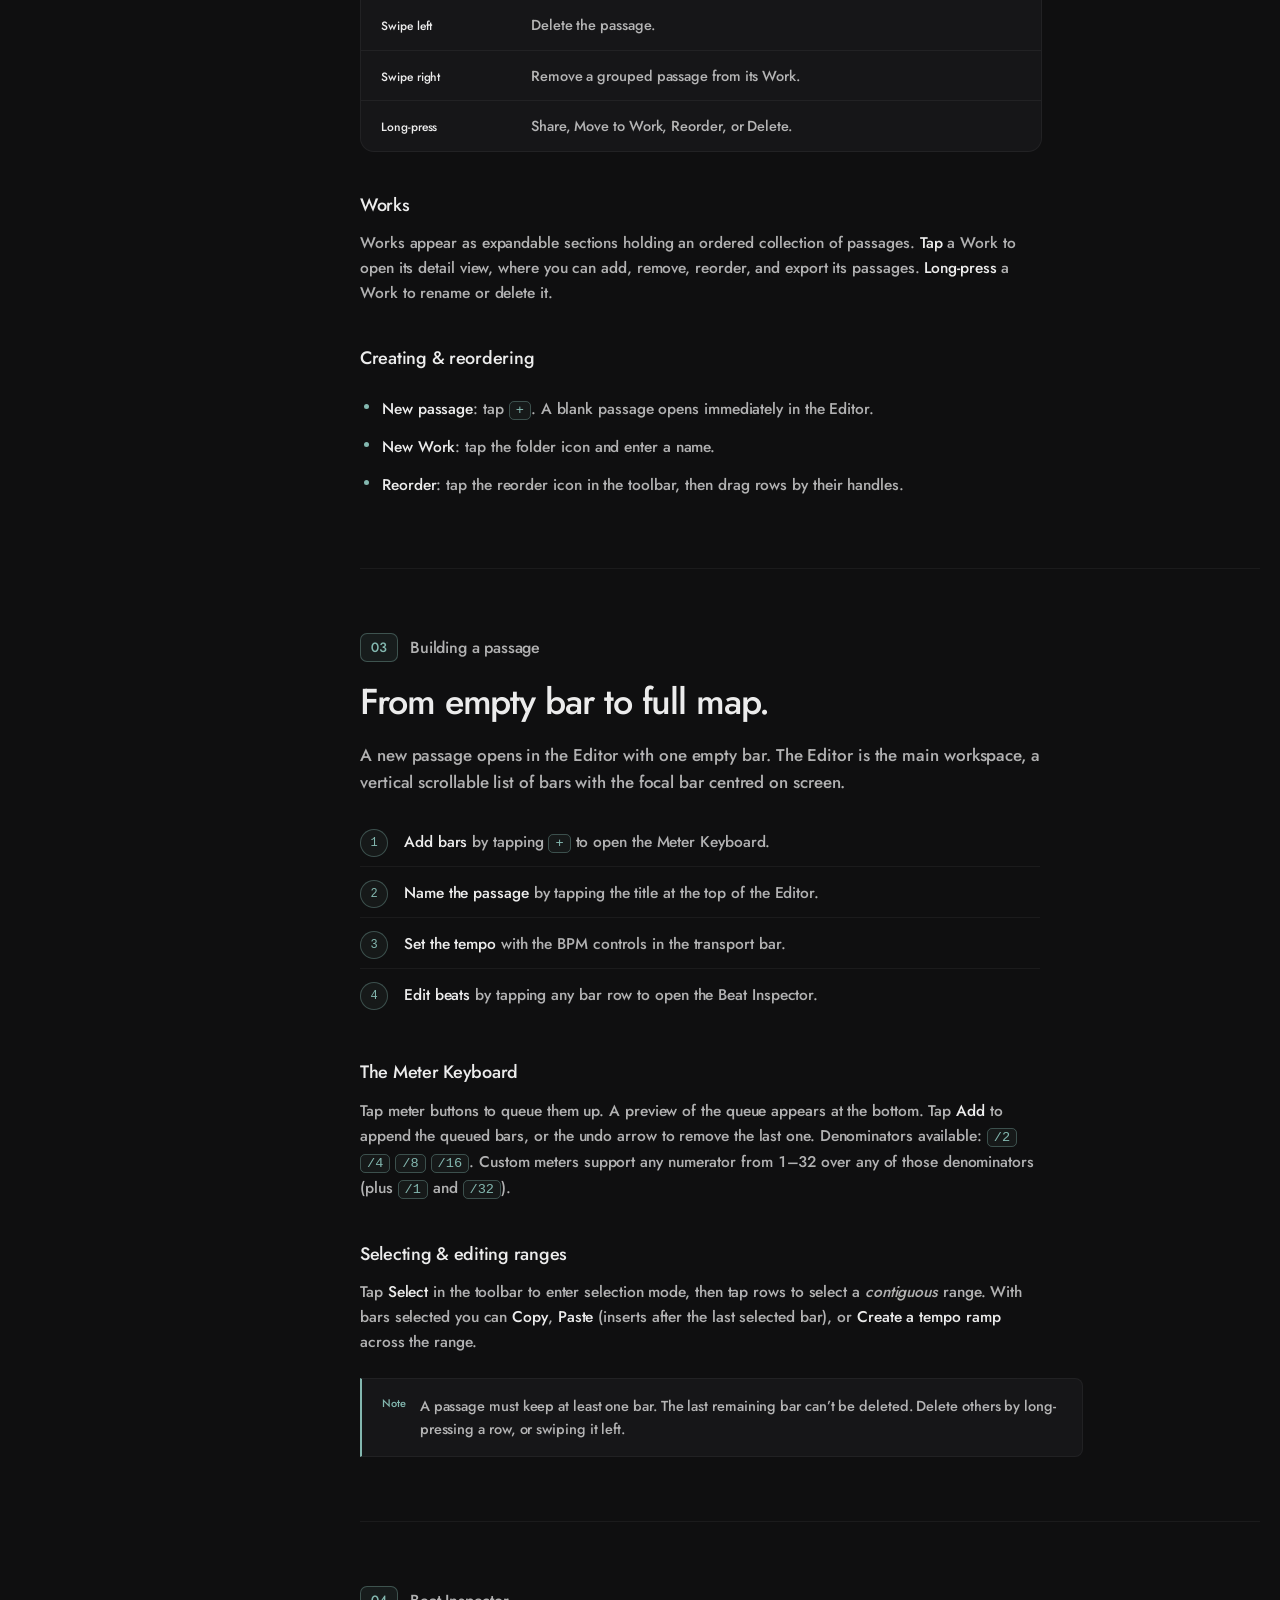
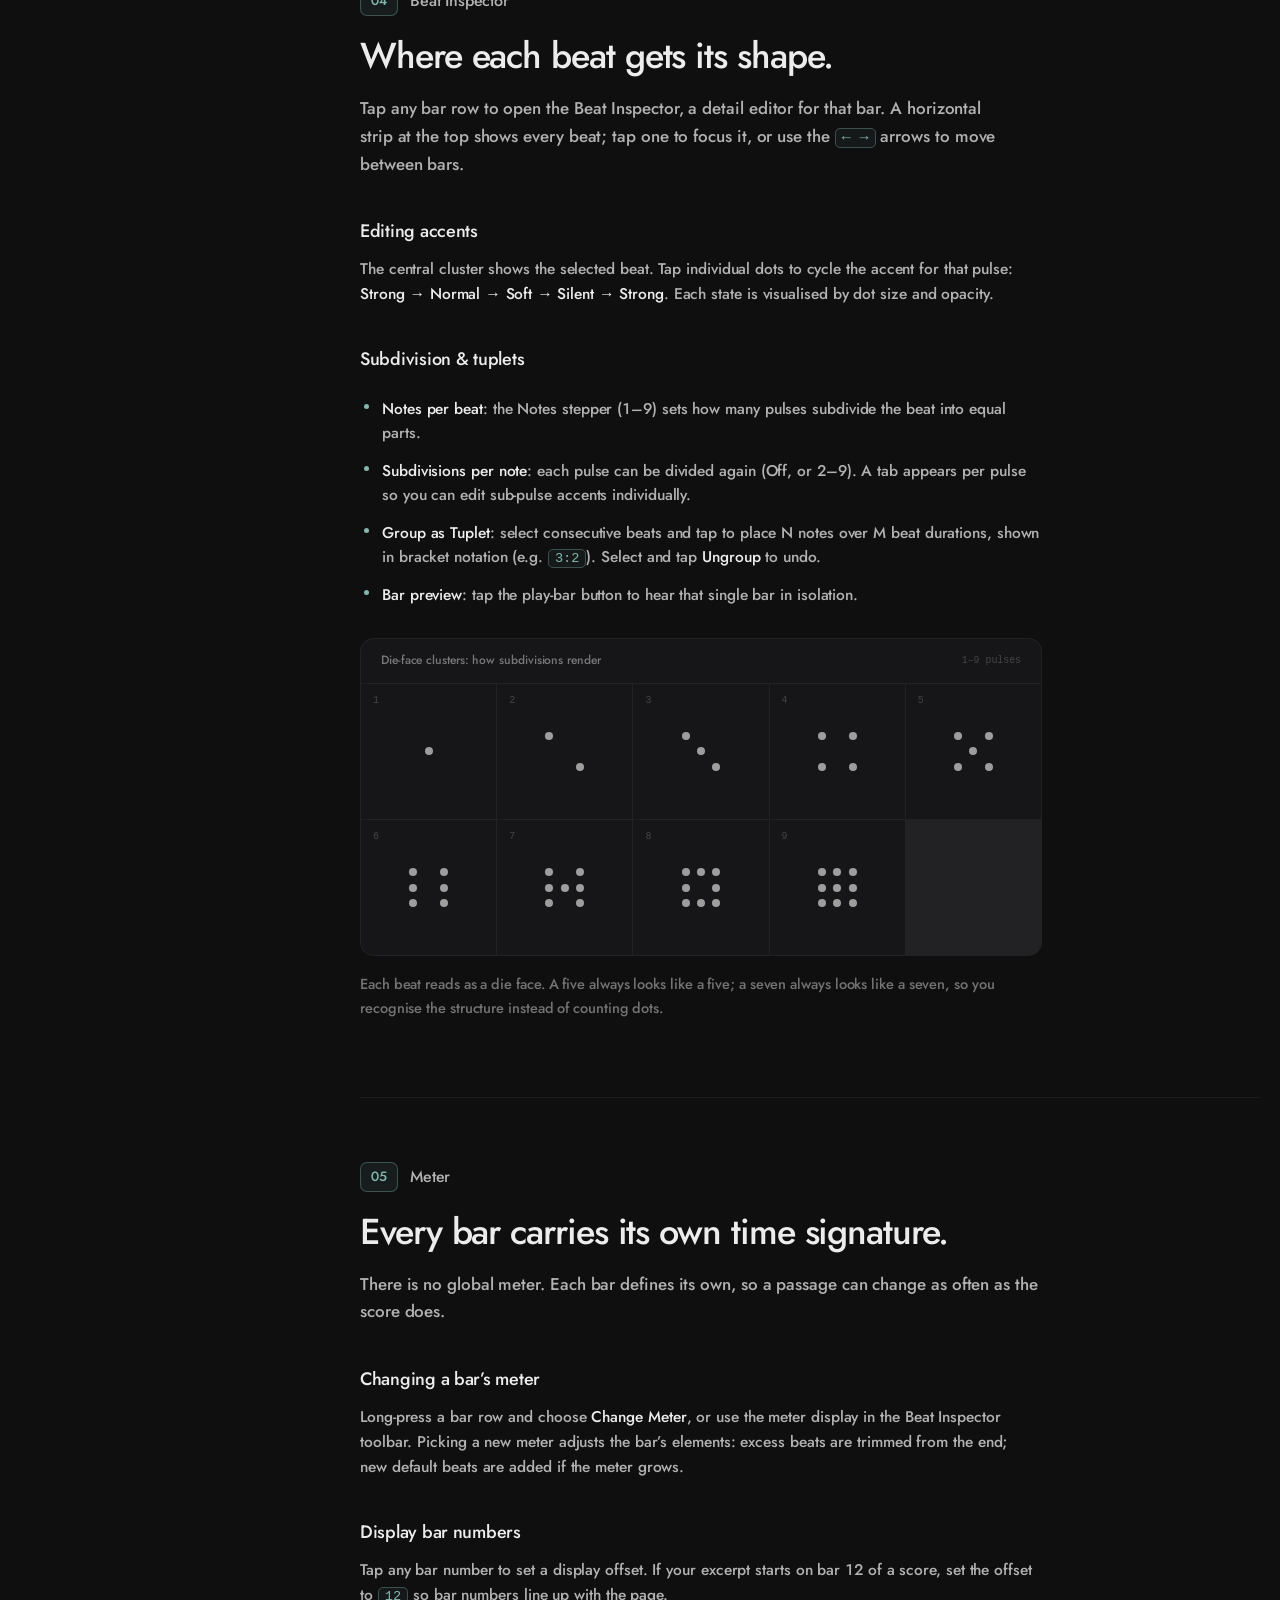
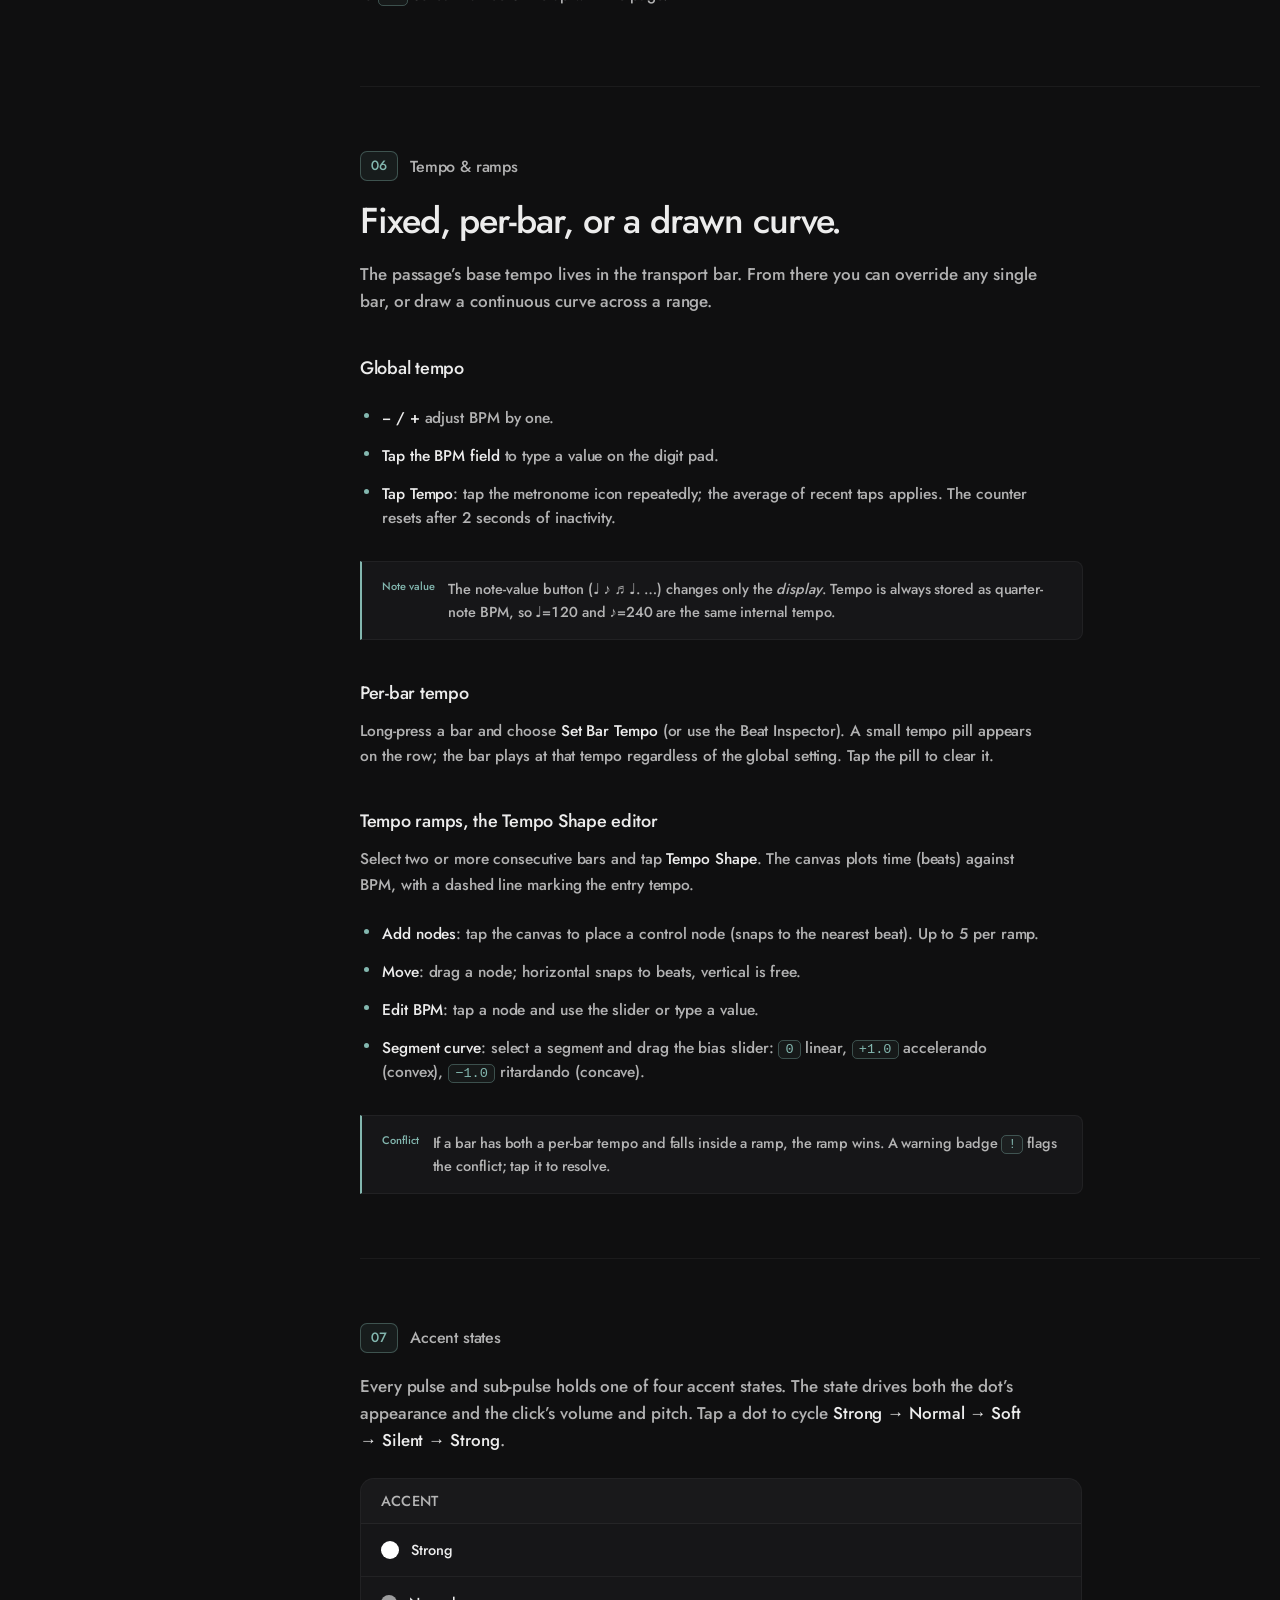
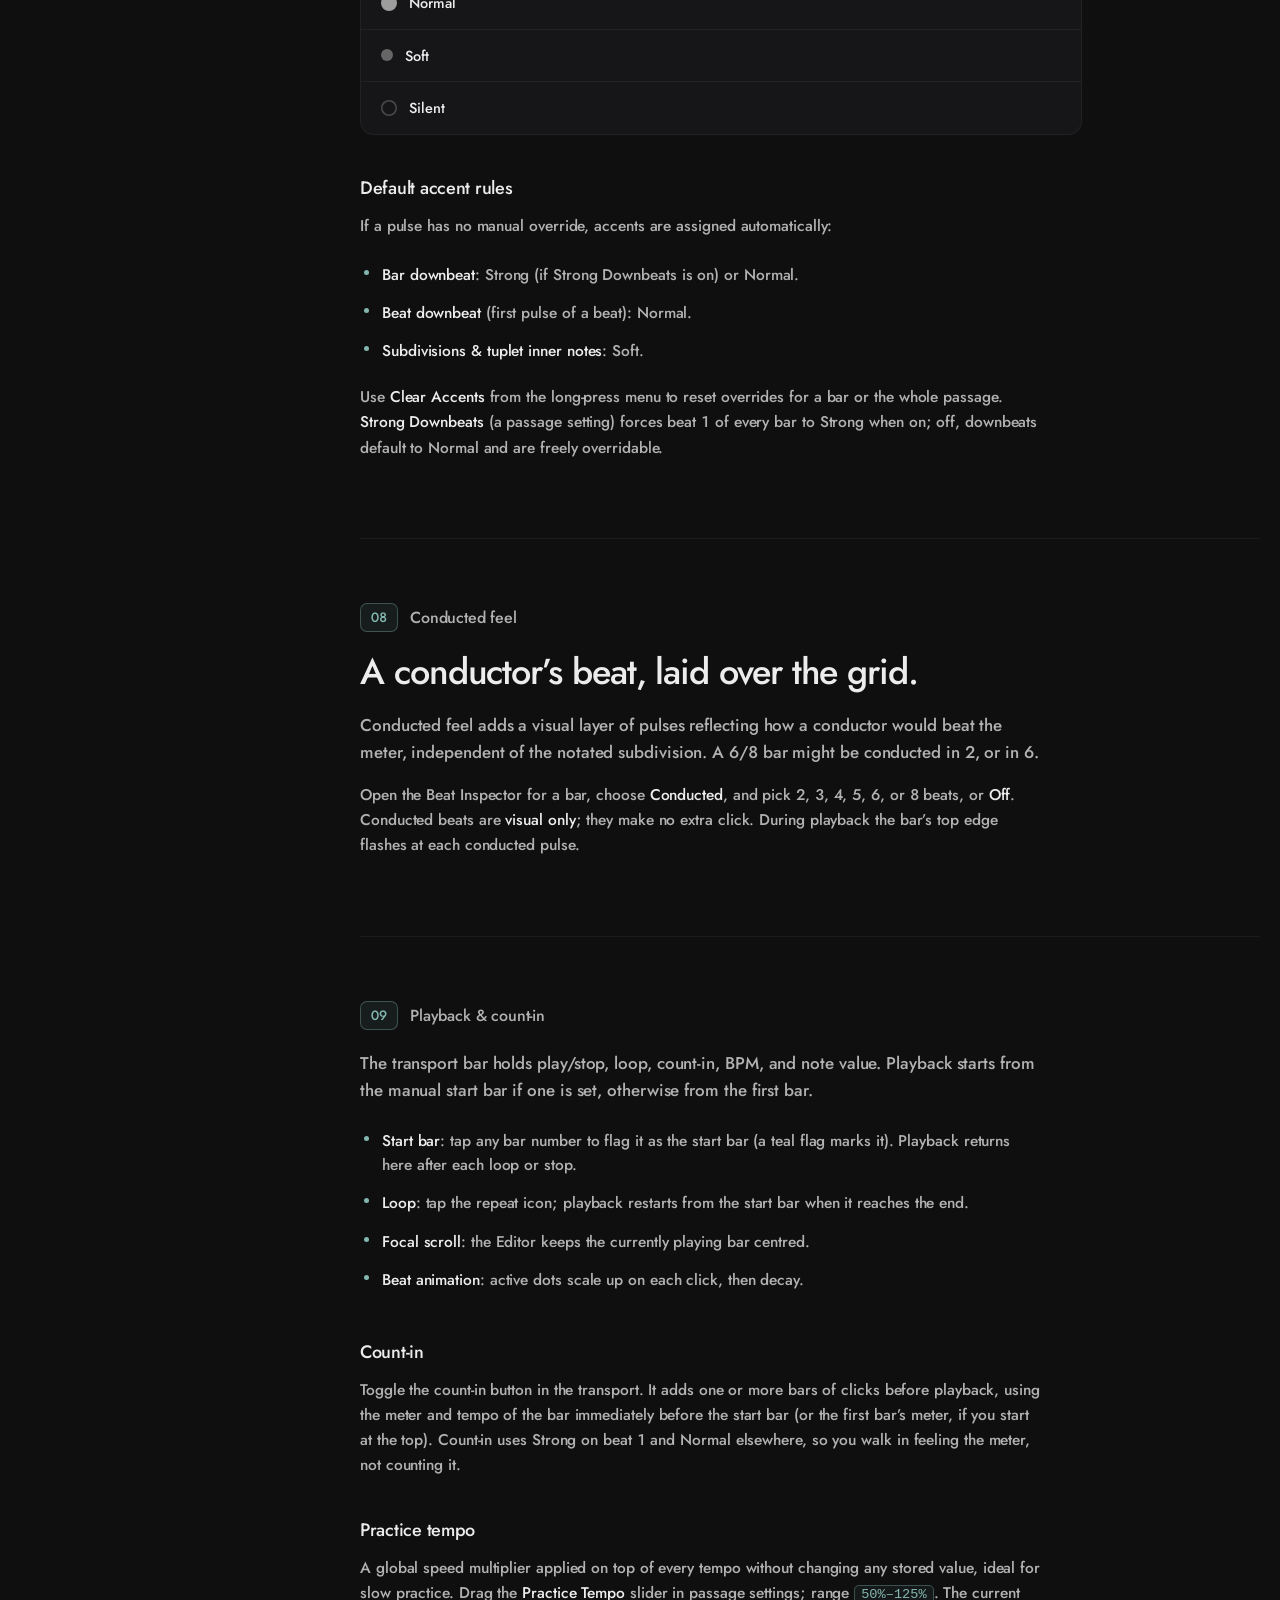
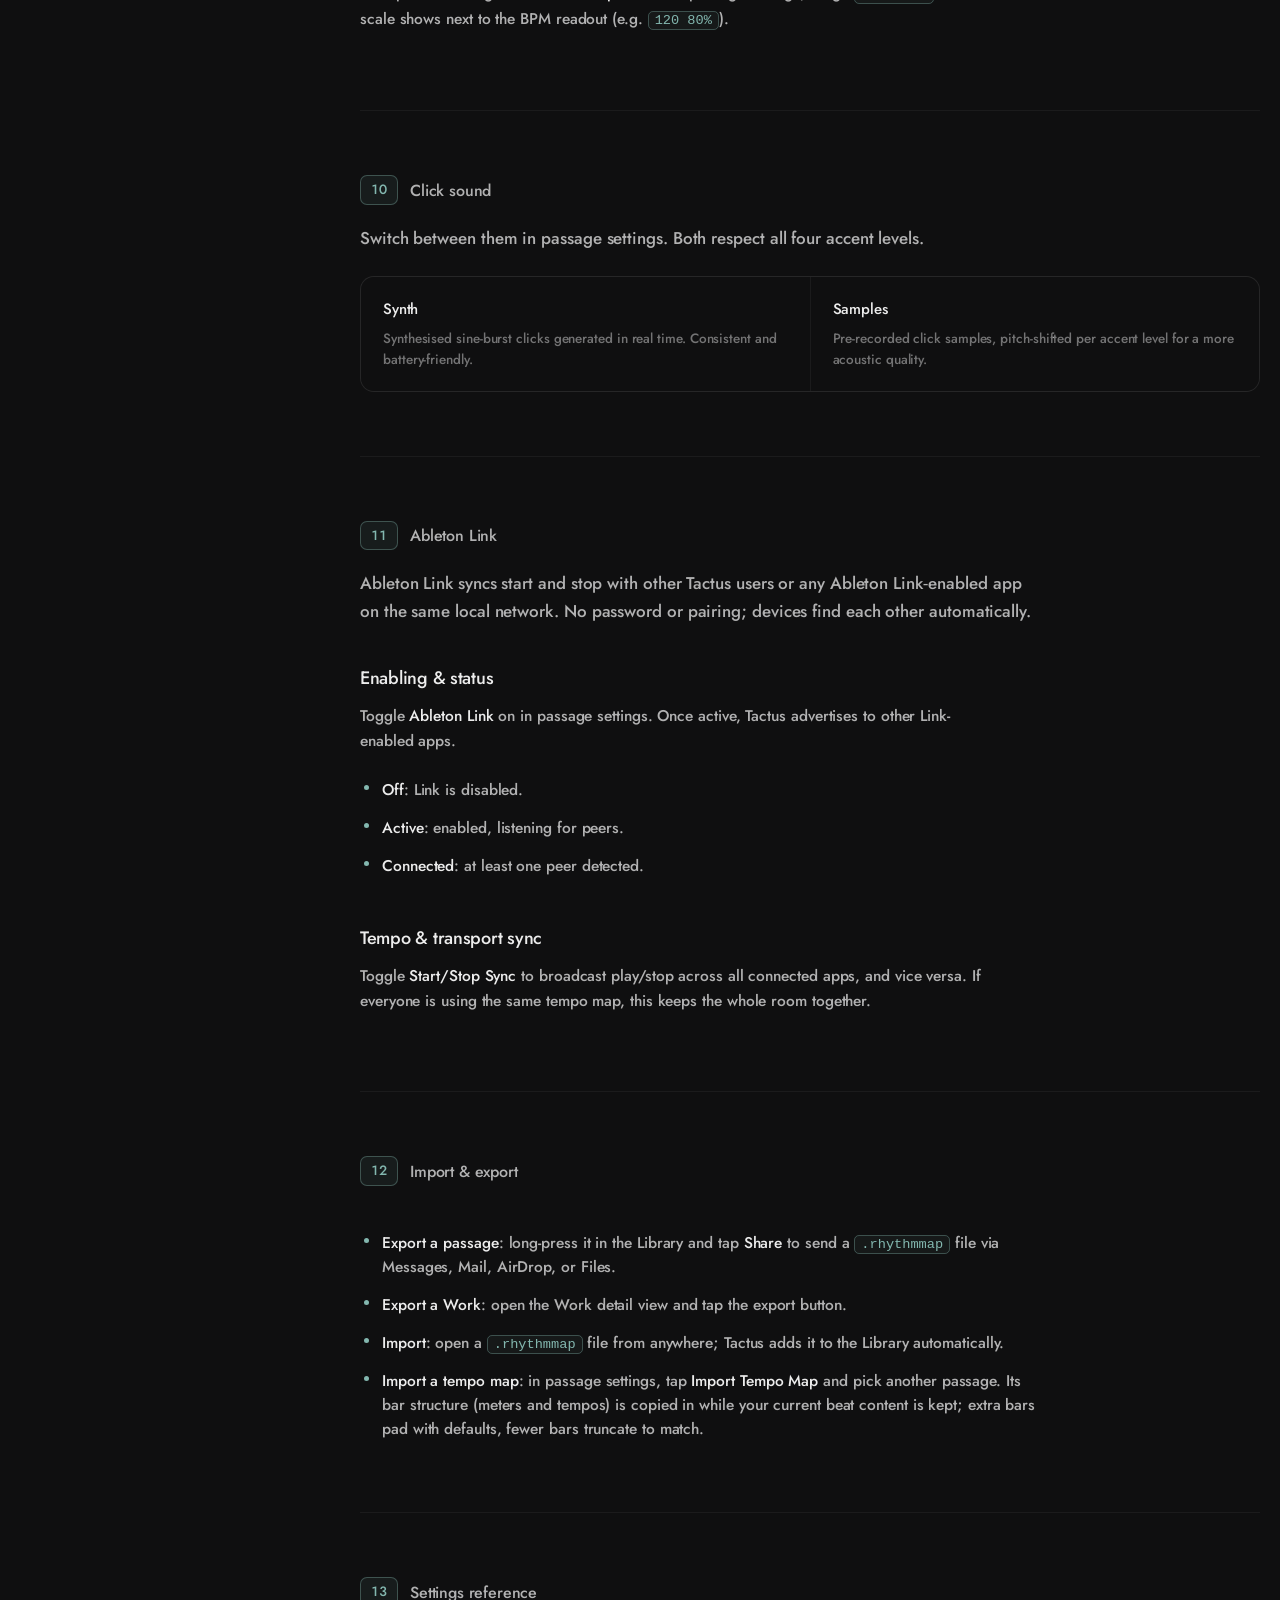
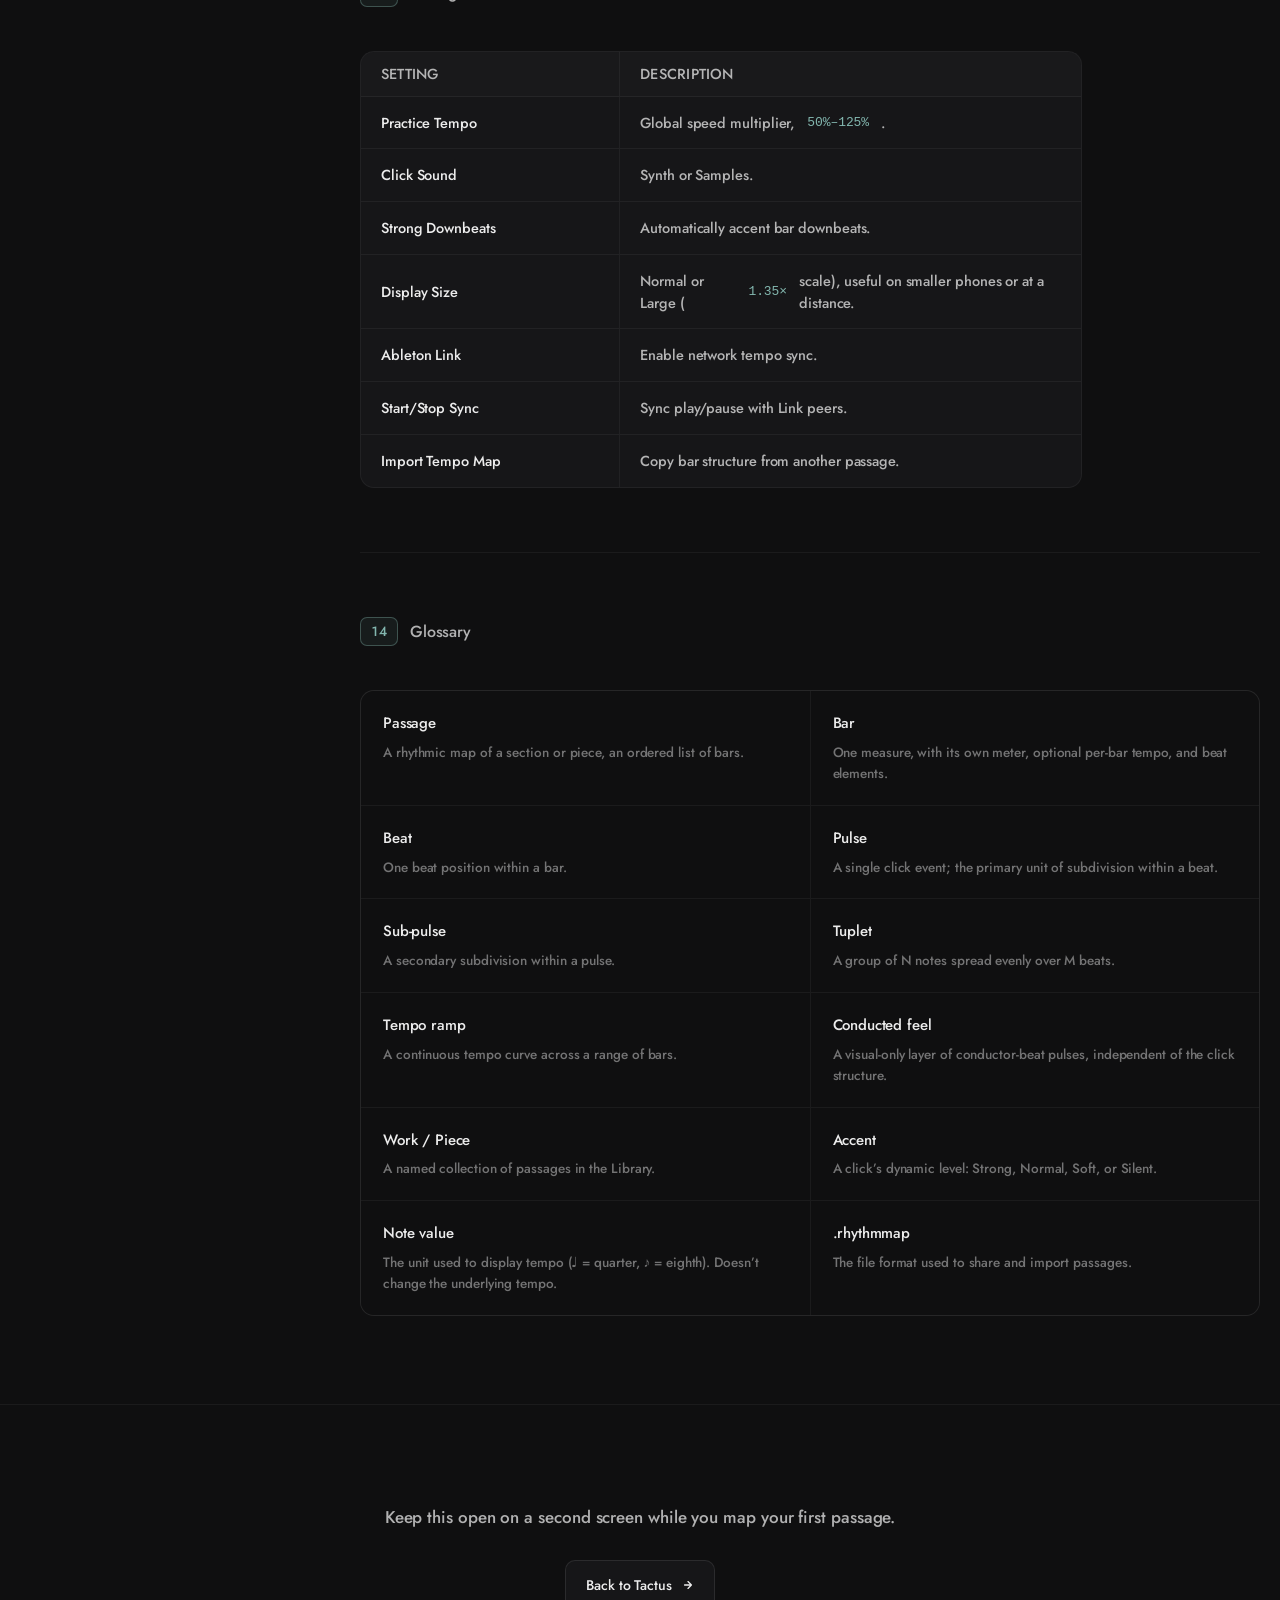
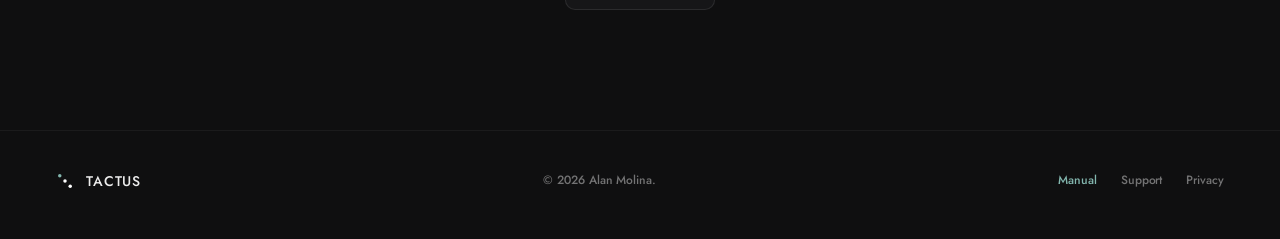
==== commit ac5215ef: "favicon" ====
--- a/manual.html
+++ b/manual.html
@@ -3,14 +3,19 @@
 <head>
   <meta charset="utf-8">
   <meta name="viewport" content="width=device-width, initial-scale=1">
-  <title>Tactus. Manual.</title>
+  <title>Tactus Manual: Meter Entry, Accents, Subdivisions & Tempo Shape</title>
   <meta name="description" content="Full feature reference for Tactus: meter entry, accent states, subdivisions, Ableton Link, tempo shape curves, conducted feel, and more.">
   <link rel="canonical" href="https://tactusrhythm.com/manual.html">
   <meta name="theme-color" content="#0F0F10">
+  <link rel="icon" href="/assets/icons/favicon.ico" sizes="any">
+  <link rel="icon" type="image/png" sizes="32x32" href="/assets/icons/favicon-32x32.png">
+  <link rel="icon" type="image/png" sizes="16x16" href="/assets/icons/favicon-16x16.png">
+  <link rel="apple-touch-icon" href="/assets/icons/apple-touch-icon.png">
+  <link rel="manifest" href="/assets/icons/site.webmanifest">
   <meta property="og:type" content="website">
   <meta property="og:url" content="https://tactusrhythm.com/manual.html">
   <meta property="og:site_name" content="Tactus">
-  <meta property="og:title" content="Tactus. Manual.">
+  <meta property="og:title" content="Tactus Manual: Meter Entry, Accents, Subdivisions & Tempo Shape">
   <meta property="og:description" content="Full feature reference for Tactus: meter entry, accent states, subdivisions, Ableton Link, tempo shape curves, conducted feel, and more.">
   <link rel="stylesheet" href="assets/tactus-tokens.css">
   <style>
@@ -522,12 +527,10 @@
   <!-- ── Hero ────────────────────────────────────────────────────────── -->
   <header class="hero" data-screen-label="01 Manual hero">
     <div class="wrap">
-      <div class="eyebrow">User manual</div>
-      <h1 class="hero-h">Everything Tactus does, in order.</h1>
+      <h1 class="hero-h">User manual</h1>
       <p class="hero-sub">
         Tactus is a rhythm-first metronome. Instead of a single repeating click, you build a
-        precise map of a passage, bar by bar, beat by beat, and play it back as an
-        intelligent click. This is the complete reference.
+        precise map of a passage, bar by bar, beat by beat.
       </p>
     </div>
   </header>
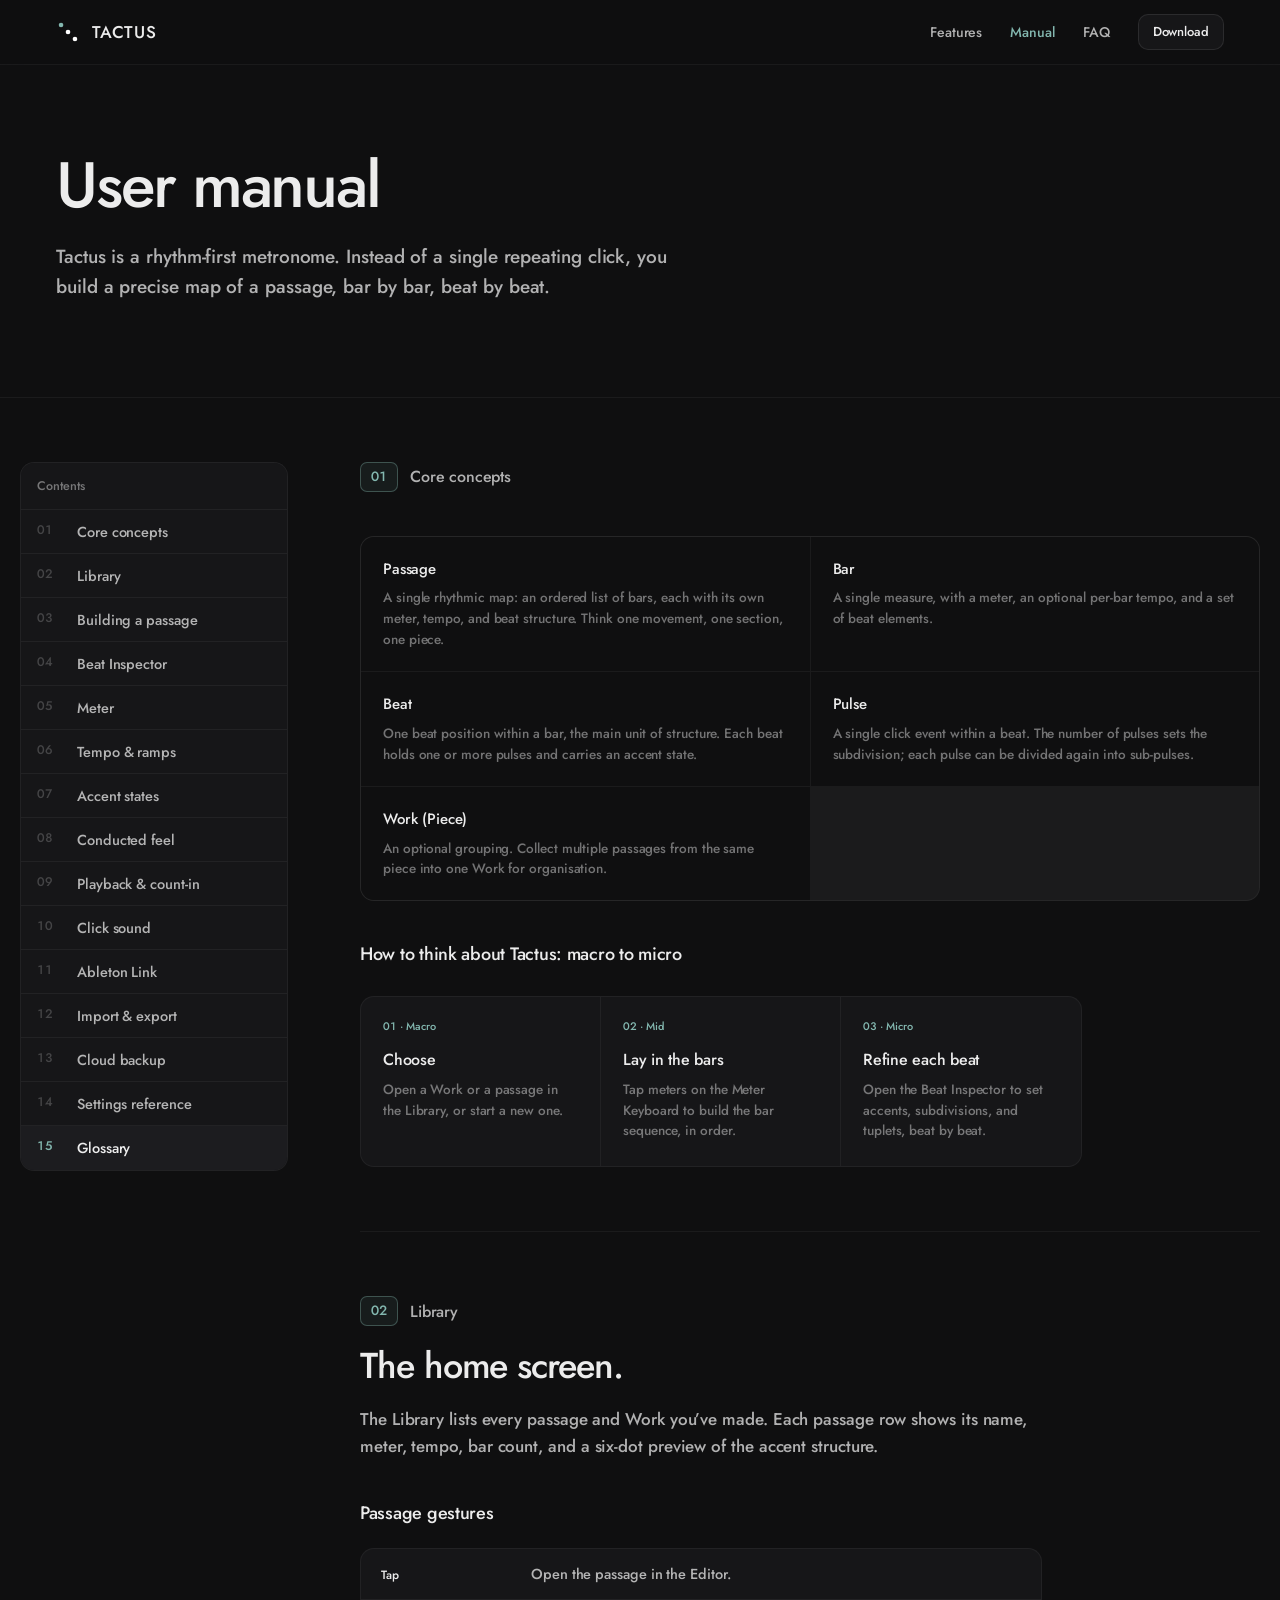
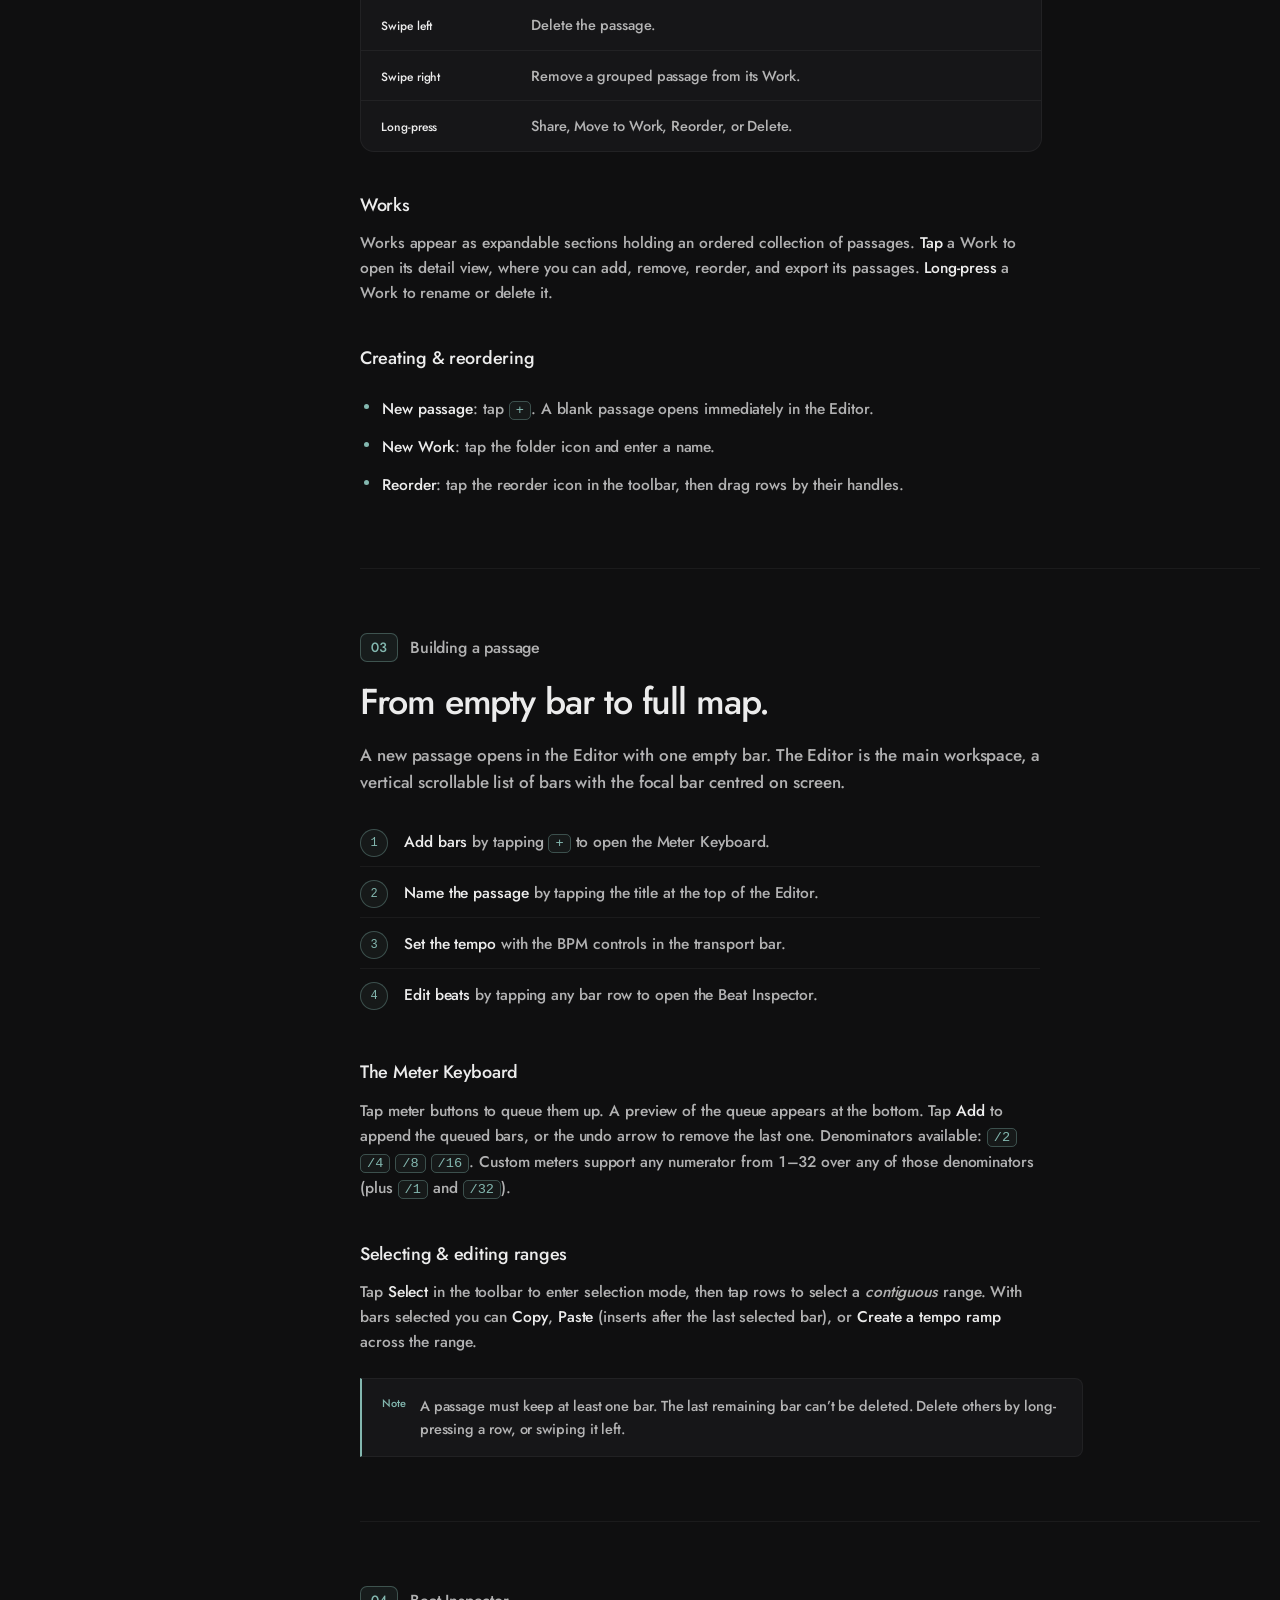
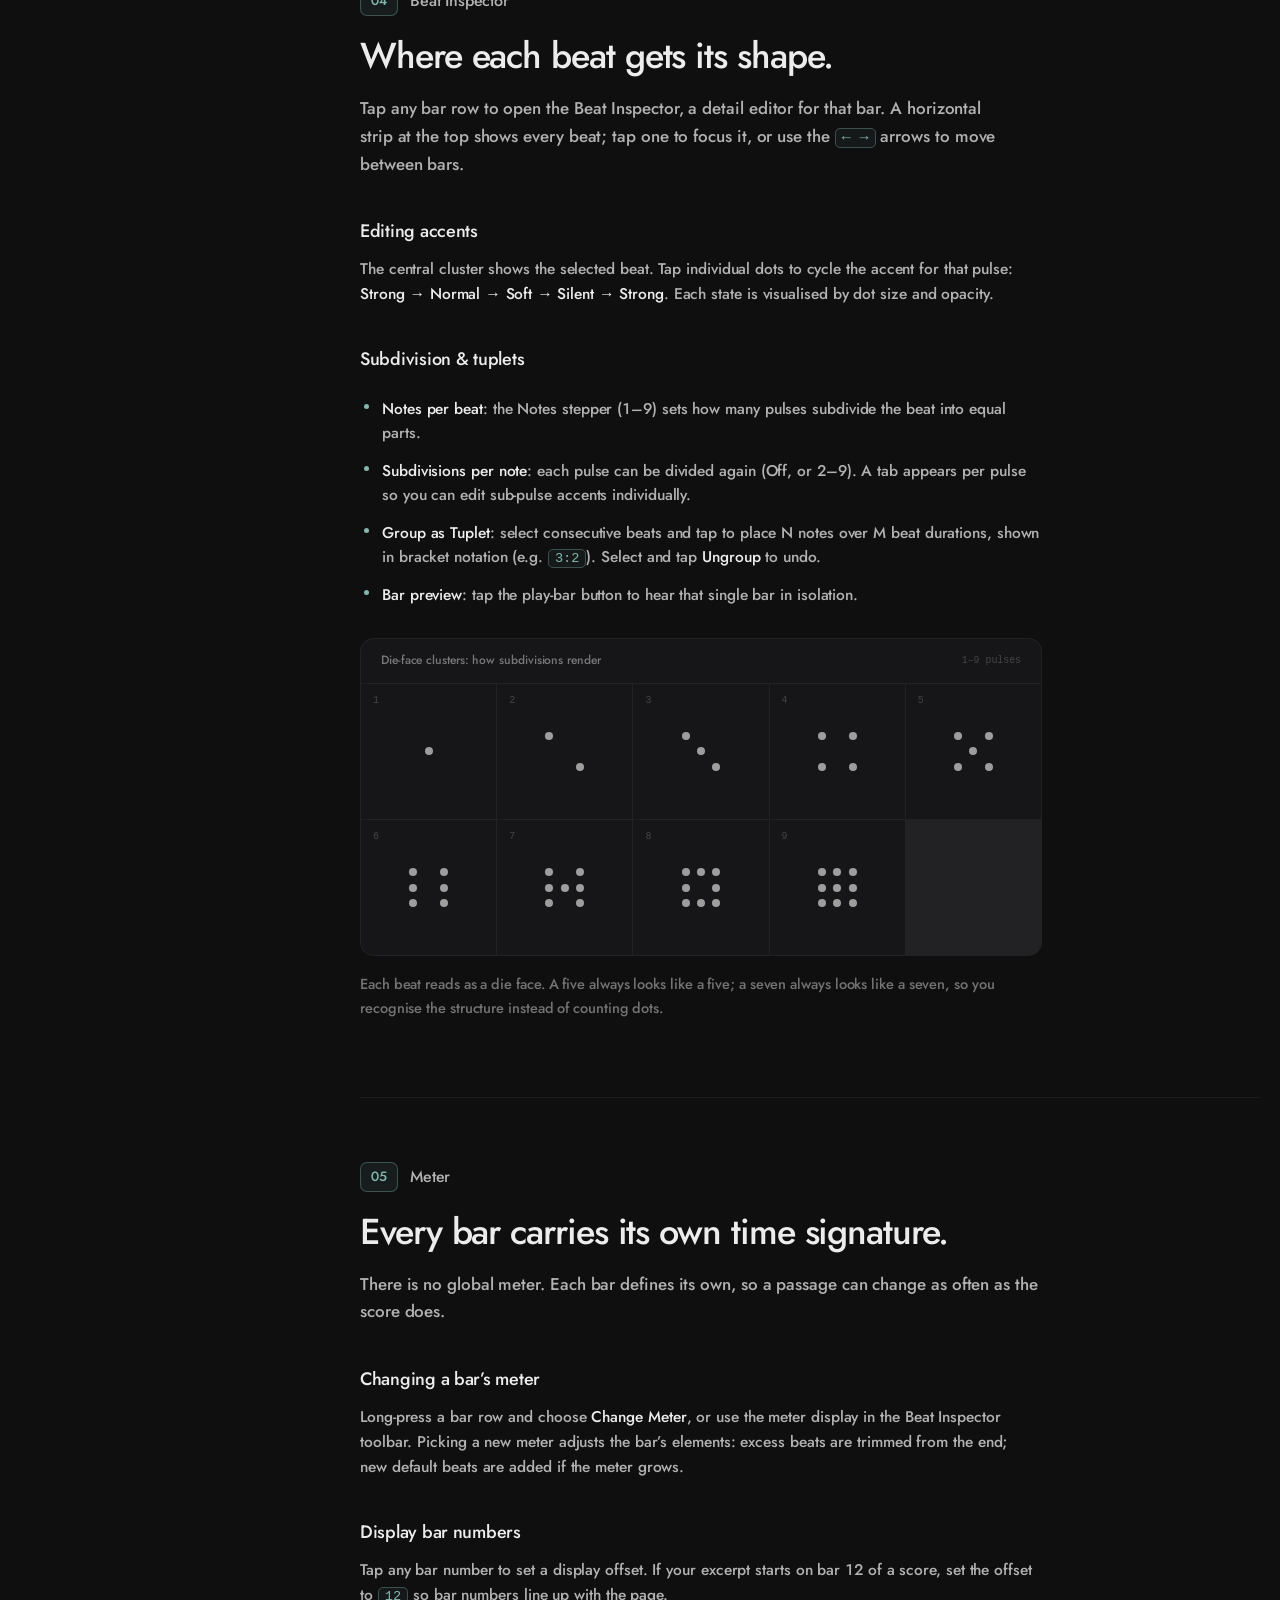
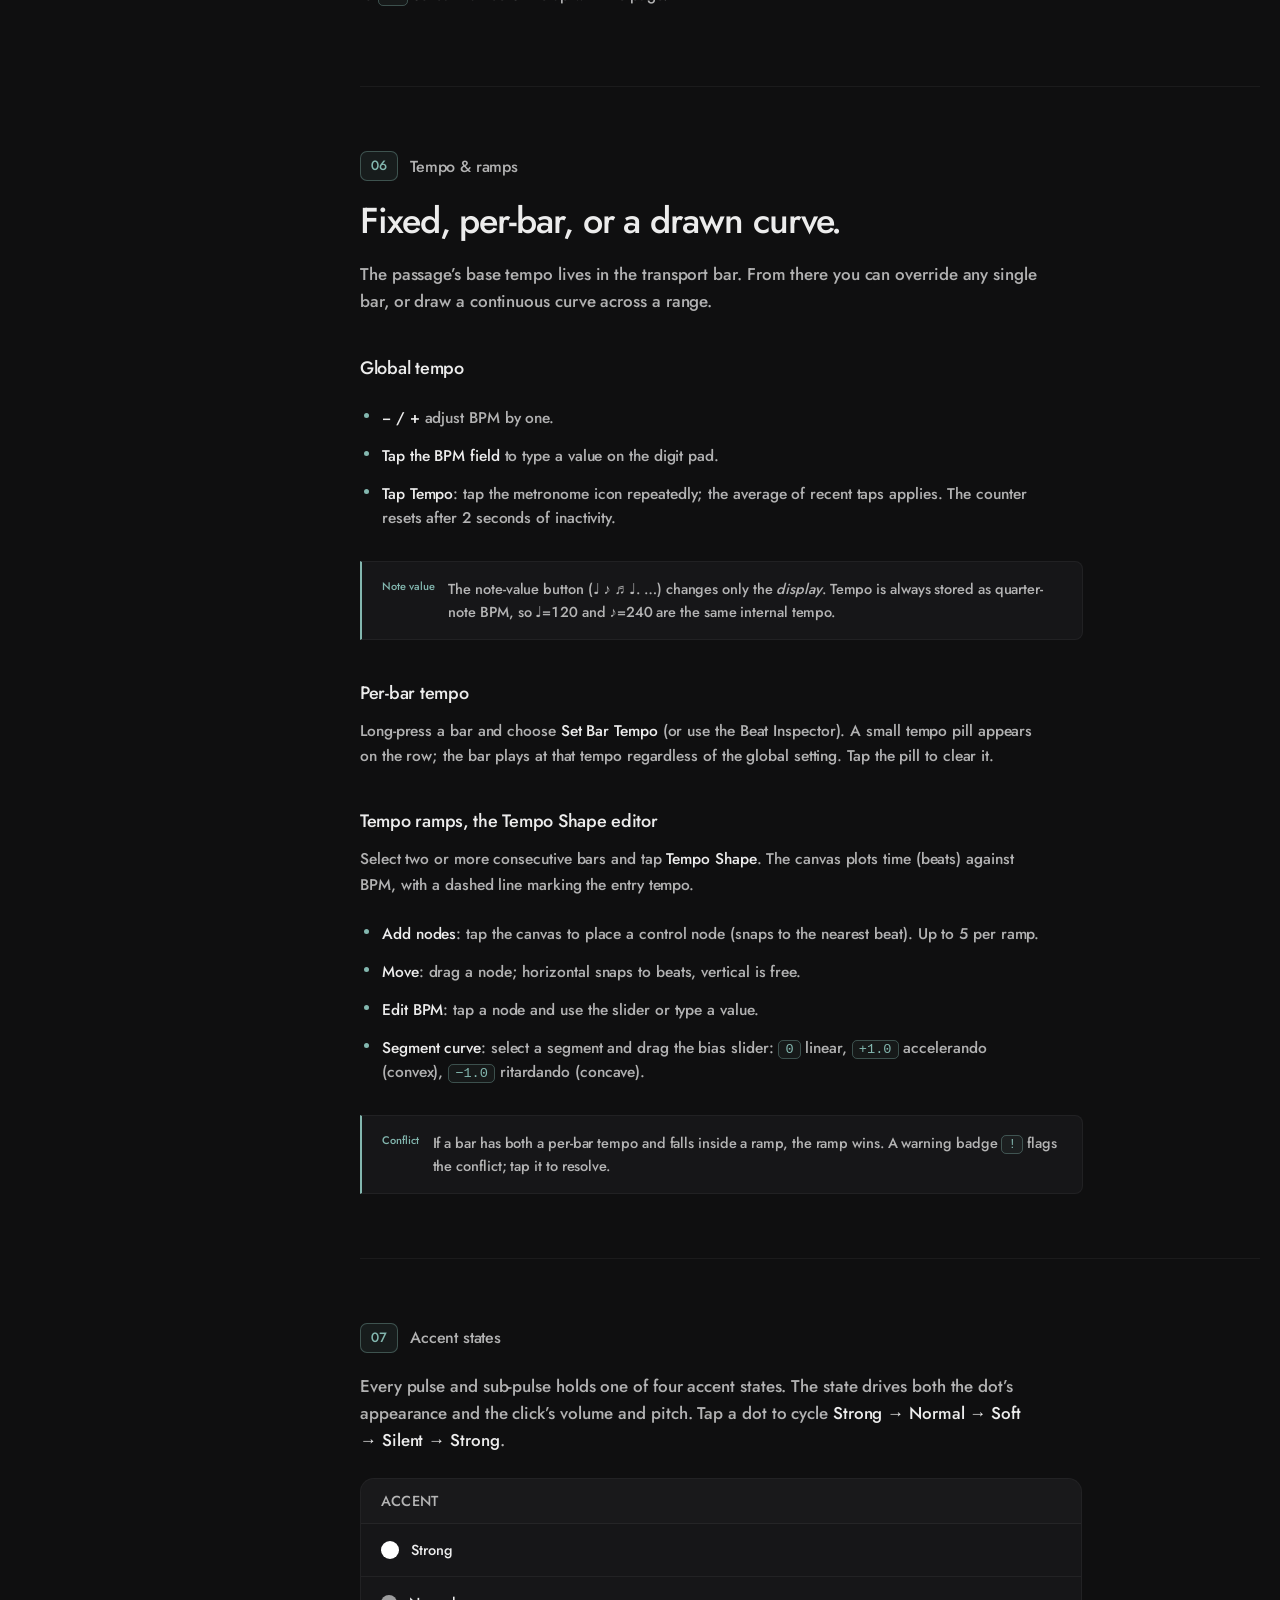
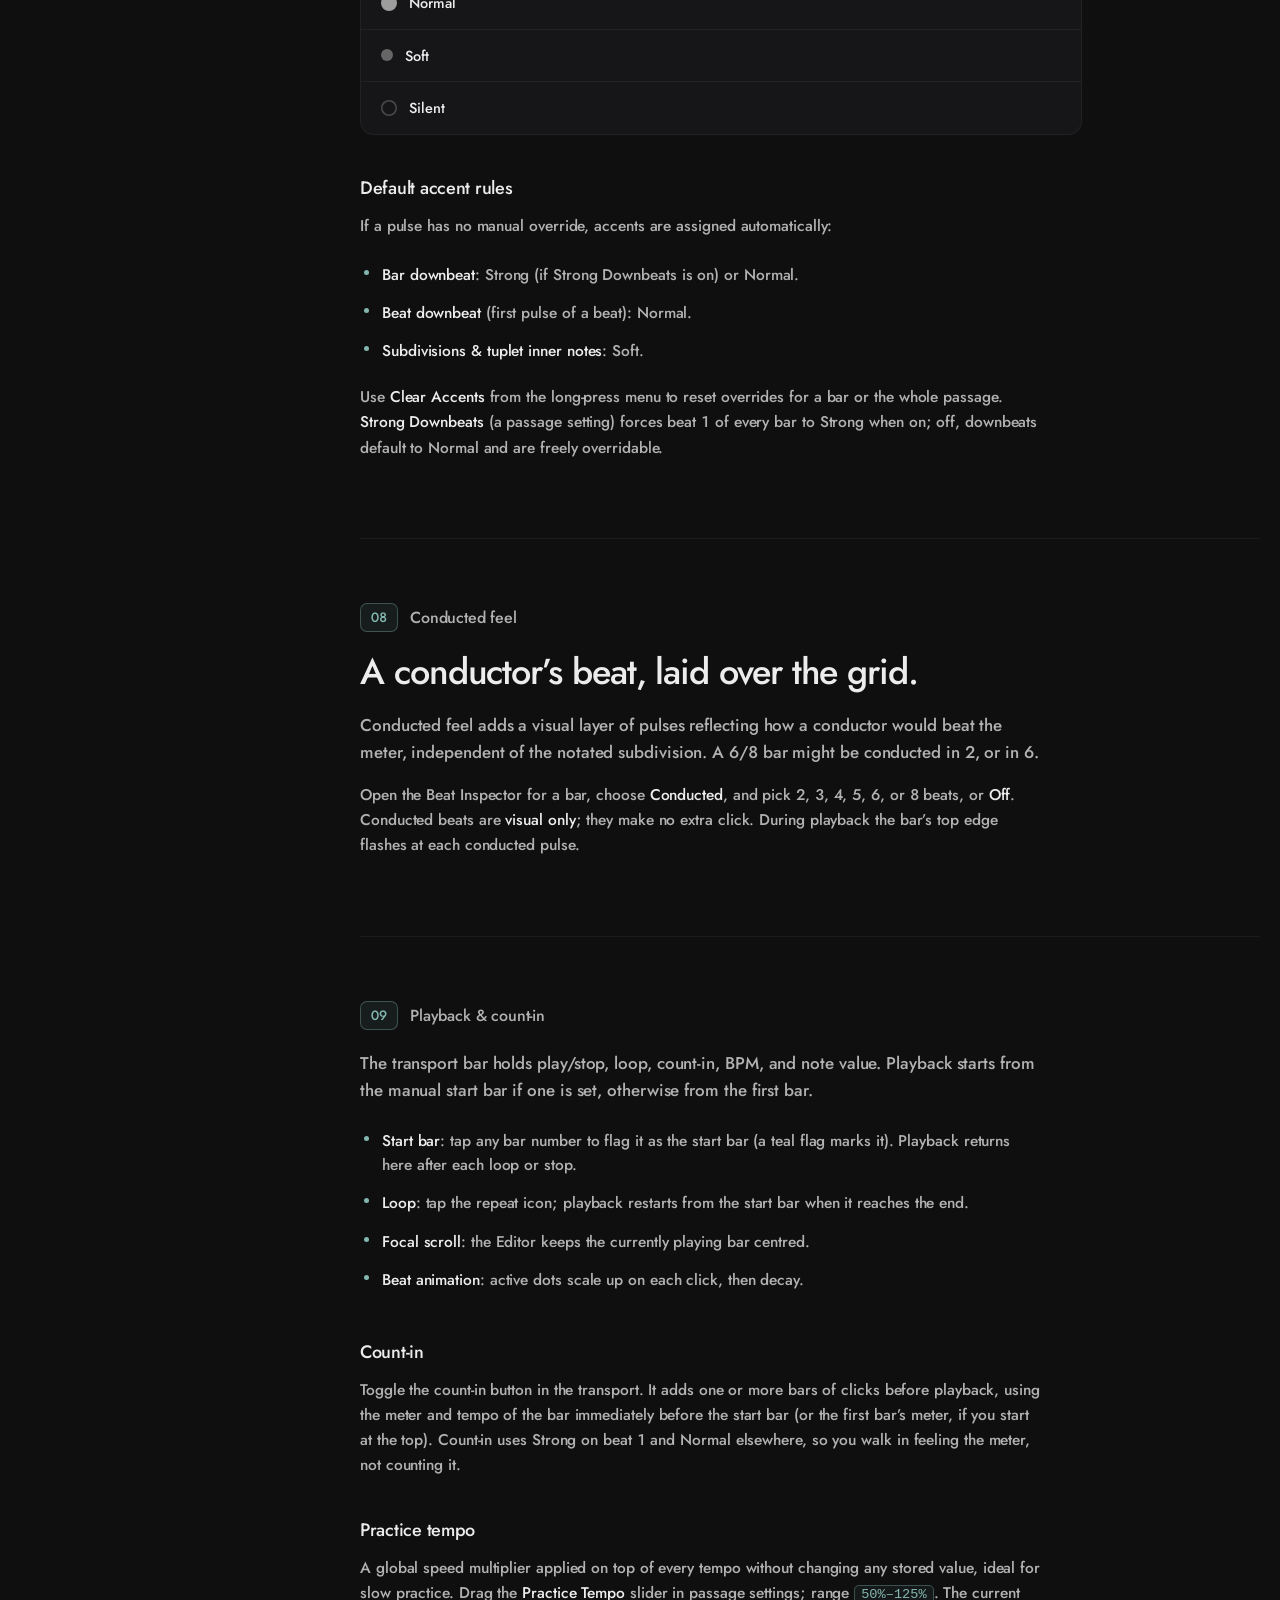
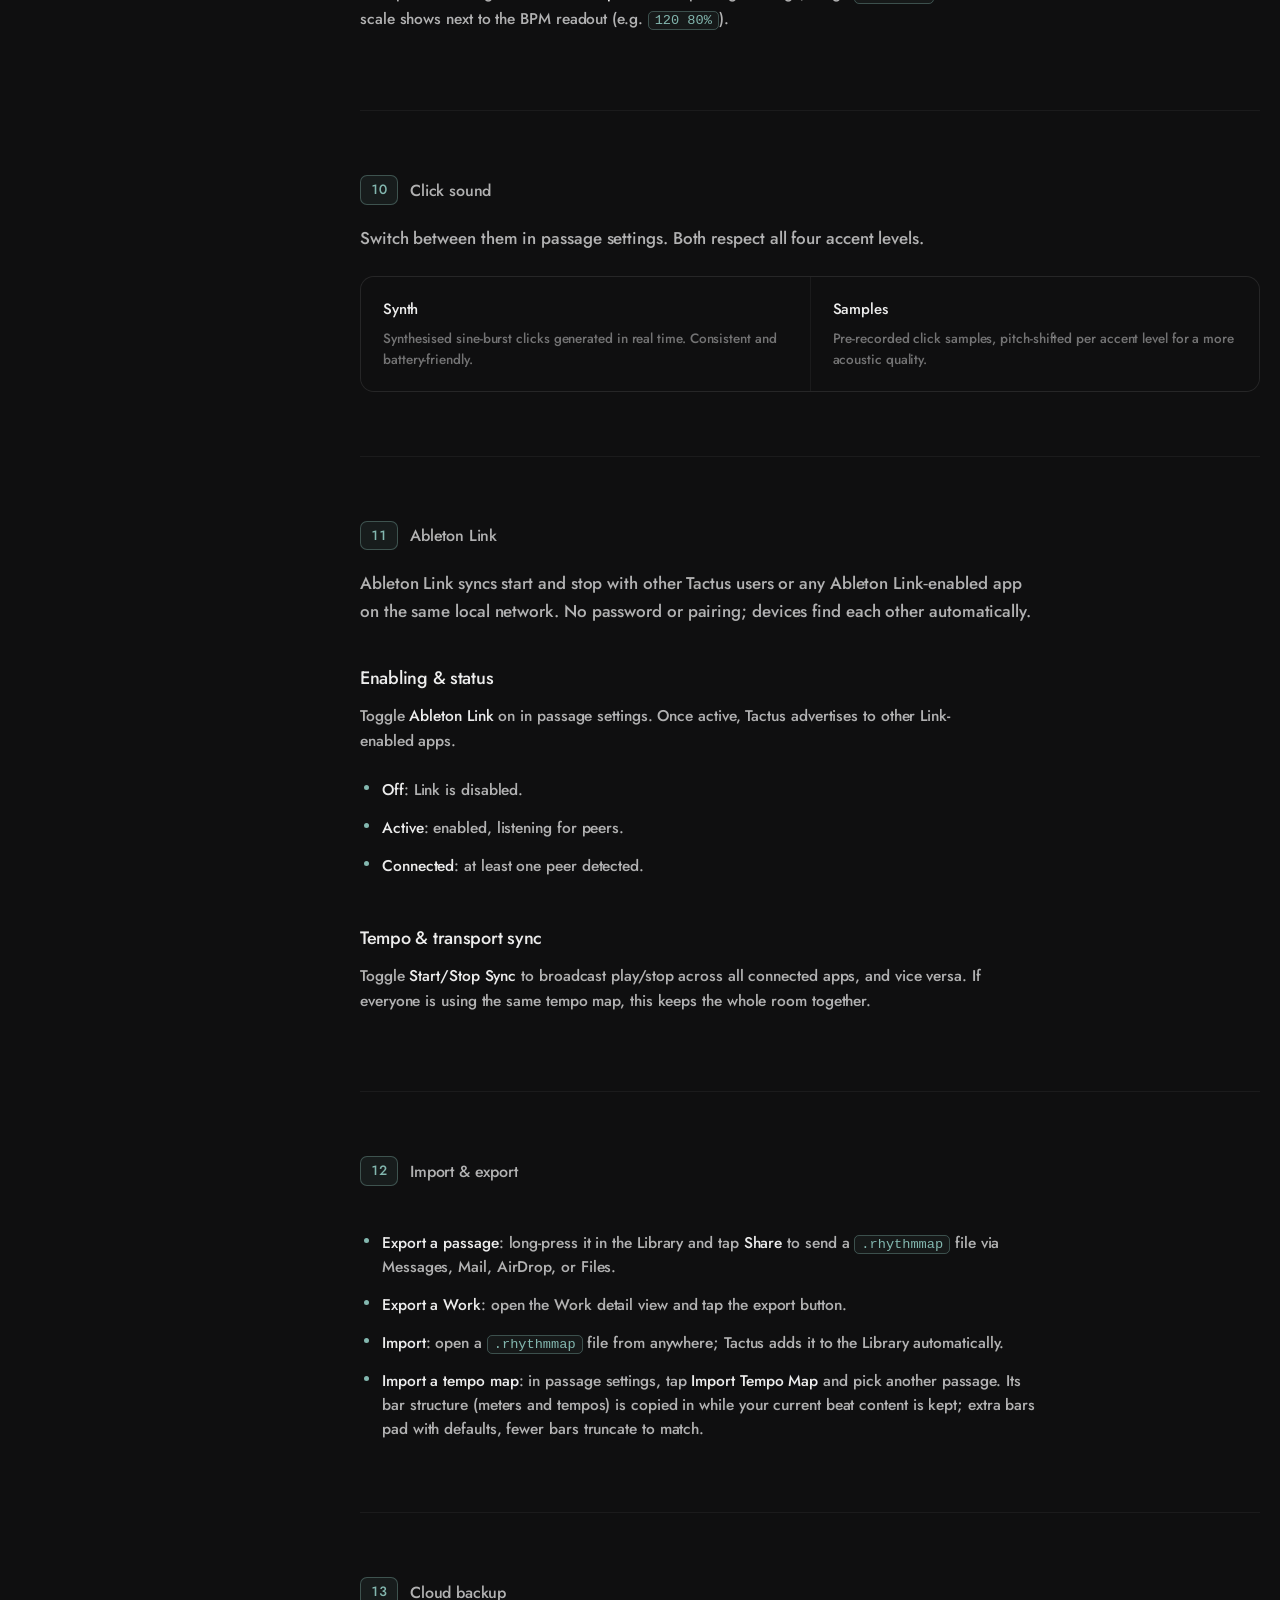
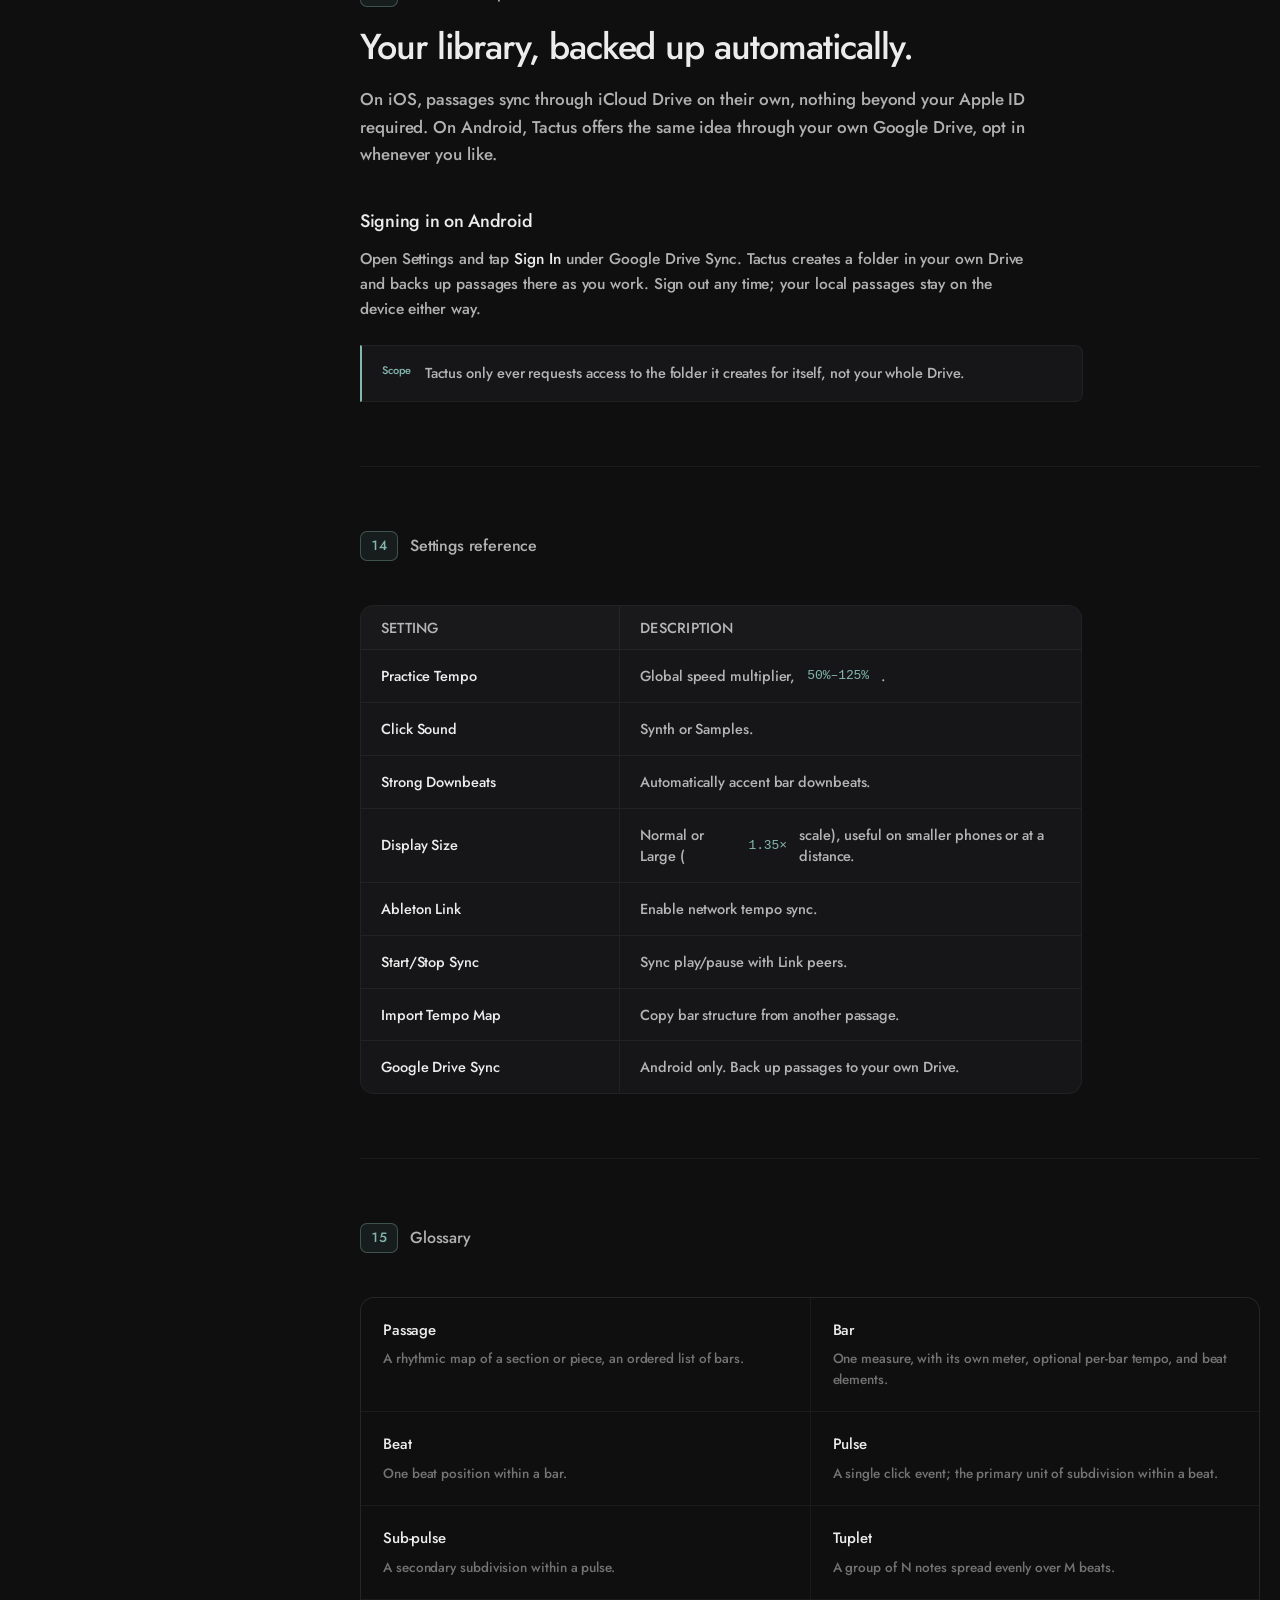
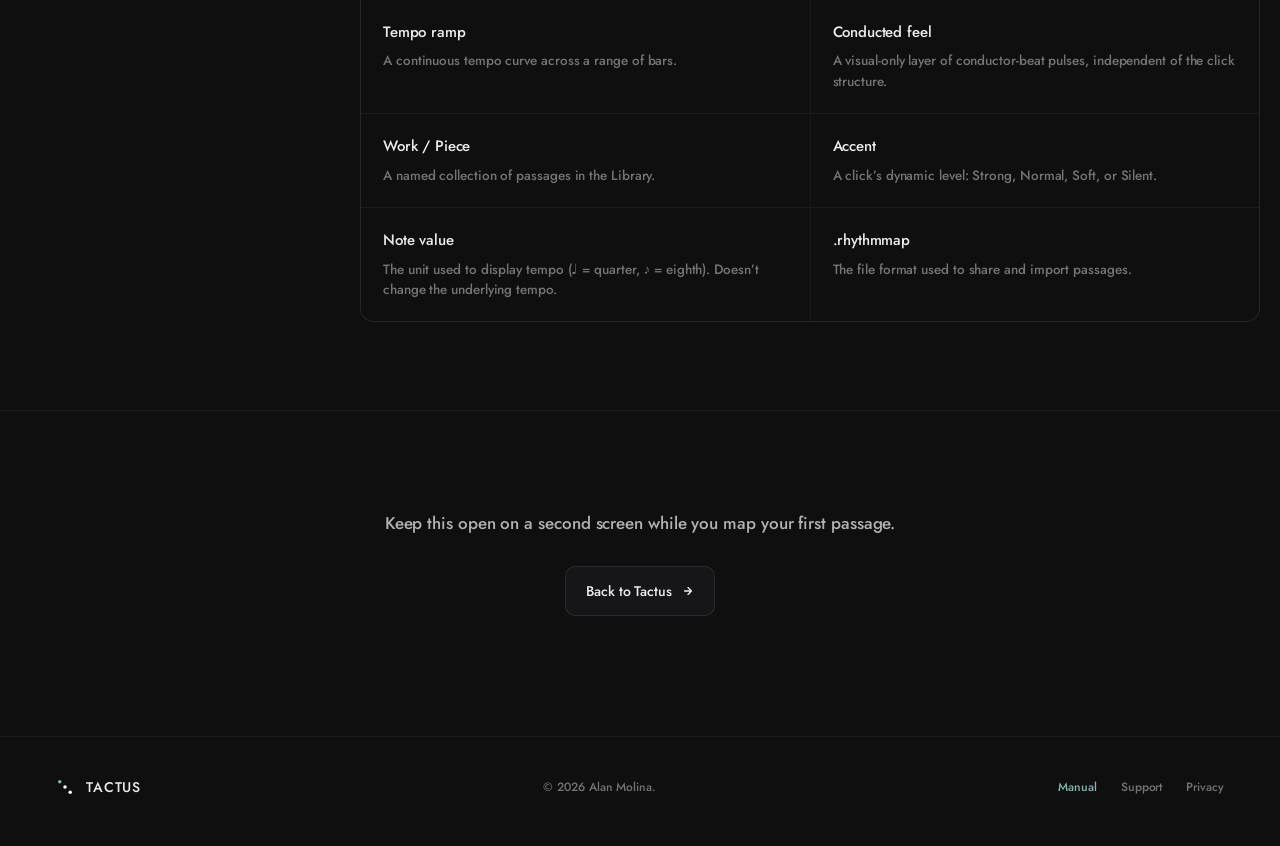
==== commit 269b6873: "android" ====
--- a/manual.html
+++ b/manual.html
@@ -554,8 +554,9 @@
         <a href="#sound"><span class="n">10</span><span>Click sound</span></a>
         <a href="#link"><span class="n">11</span><span>Ableton Link</span></a>
         <a href="#share"><span class="n">12</span><span>Import &amp; export</span></a>
-        <a href="#settings"><span class="n">13</span><span>Settings reference</span></a>
-        <a href="#glossary"><span class="n">14</span><span>Glossary</span></a>
+        <a href="#backup"><span class="n">13</span><span>Cloud backup</span></a>
+        <a href="#settings"><span class="n">14</span><span>Settings reference</span></a>
+        <a href="#glossary"><span class="n">15</span><span>Glossary</span></a>
       </nav>
     </aside>
 
@@ -920,9 +921,31 @@
         </ul>
       </section>
 
-      <!-- 13 Settings reference -->
-      <section class="chapter" id="settings" data-screen-label="14 Settings">
-        <div class="chapter-label"><span class="n">13</span>Settings reference</div>
+      <!-- 13 Cloud backup -->
+      <section class="chapter" id="backup" data-screen-label="14 Cloud backup">
+        <div class="chapter-label"><span class="n">13</span>Cloud backup</div>
+        <h2>Your library, backed up automatically.</h2>
+        <p class="lede">
+          On iOS, passages sync through iCloud Drive on their own, nothing beyond your Apple ID
+          required. On Android, Tactus offers the same idea through your own Google Drive,
+          opt in whenever you like.
+        </p>
+
+        <h3>Signing in on Android</h3>
+        <p class="body">
+          Open Settings and tap <strong>Sign In</strong> under Google Drive Sync. Tactus creates a
+          folder in your own Drive and backs up passages there as you work. Sign out any time;
+          your local passages stay on the device either way.
+        </p>
+        <div class="note">
+          <span class="tag">Scope</span>
+          <p>Tactus only ever requests access to the folder it creates for itself, not your whole Drive.</p>
+        </div>
+      </section>
+
+      <!-- 14 Settings reference -->
+      <section class="chapter" id="settings" data-screen-label="15 Settings">
+        <div class="chapter-label"><span class="n">14</span>Settings reference</div>
         <div class="table settings-table">
           <div class="tr head">
             <div class="td">Setting</div>
@@ -956,12 +979,16 @@
             <div class="td"><span class="name">Import Tempo Map</span></div>
             <div class="td">Copy bar structure from another passage.</div>
           </div>
+          <div class="tr">
+            <div class="td"><span class="name">Google Drive Sync</span></div>
+            <div class="td">Android only. Back up passages to your own Drive.</div>
+          </div>
         </div>
       </section>
 
-      <!-- 14 Glossary -->
-      <section class="chapter" id="glossary" data-screen-label="15 Glossary">
-        <div class="chapter-label"><span class="n">14</span>Glossary</div>
+      <!-- 15 Glossary -->
+      <section class="chapter" id="glossary" data-screen-label="16 Glossary">
+        <div class="chapter-label"><span class="n">15</span>Glossary</div>
         <div class="concepts" style="grid-template-columns: repeat(2, 1fr);">
           <div class="concept"><div class="ct">Passage</div><div class="cd">A rhythmic map of a section or piece, an ordered list of bars.</div></div>
           <div class="concept"><div class="ct">Bar</div><div class="cd">One measure, with its own meter, optional per-bar tempo, and beat elements.</div></div>
@@ -982,7 +1009,7 @@
   </div>
 
   <!-- ── Closing ────────────────────────────────────────────────────── -->
-  <section class="closing" data-screen-label="16 Closing">
+  <section class="closing" data-screen-label="17 Closing">
     <div class="wrap">
       <p>Keep this open on a second screen while you map your first passage.</p>
       <a class="btn-secondary" href="index.html">
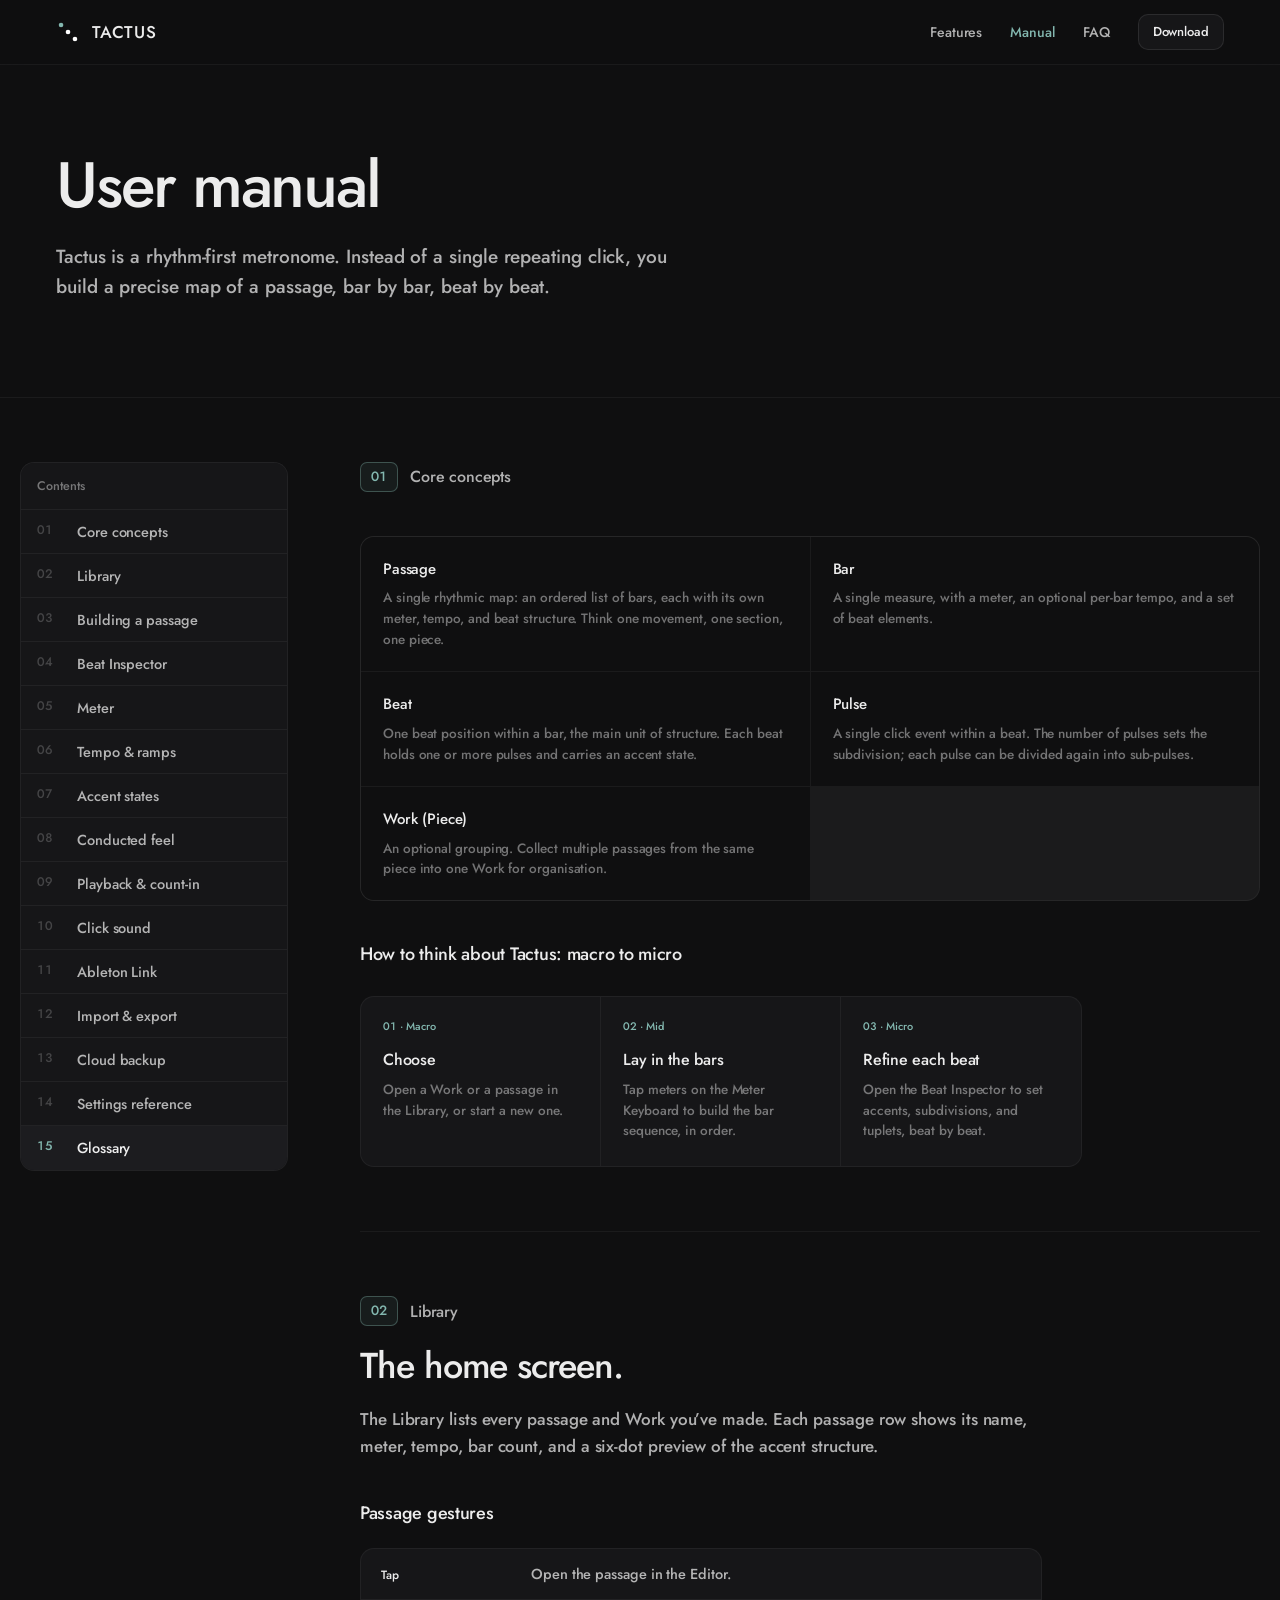
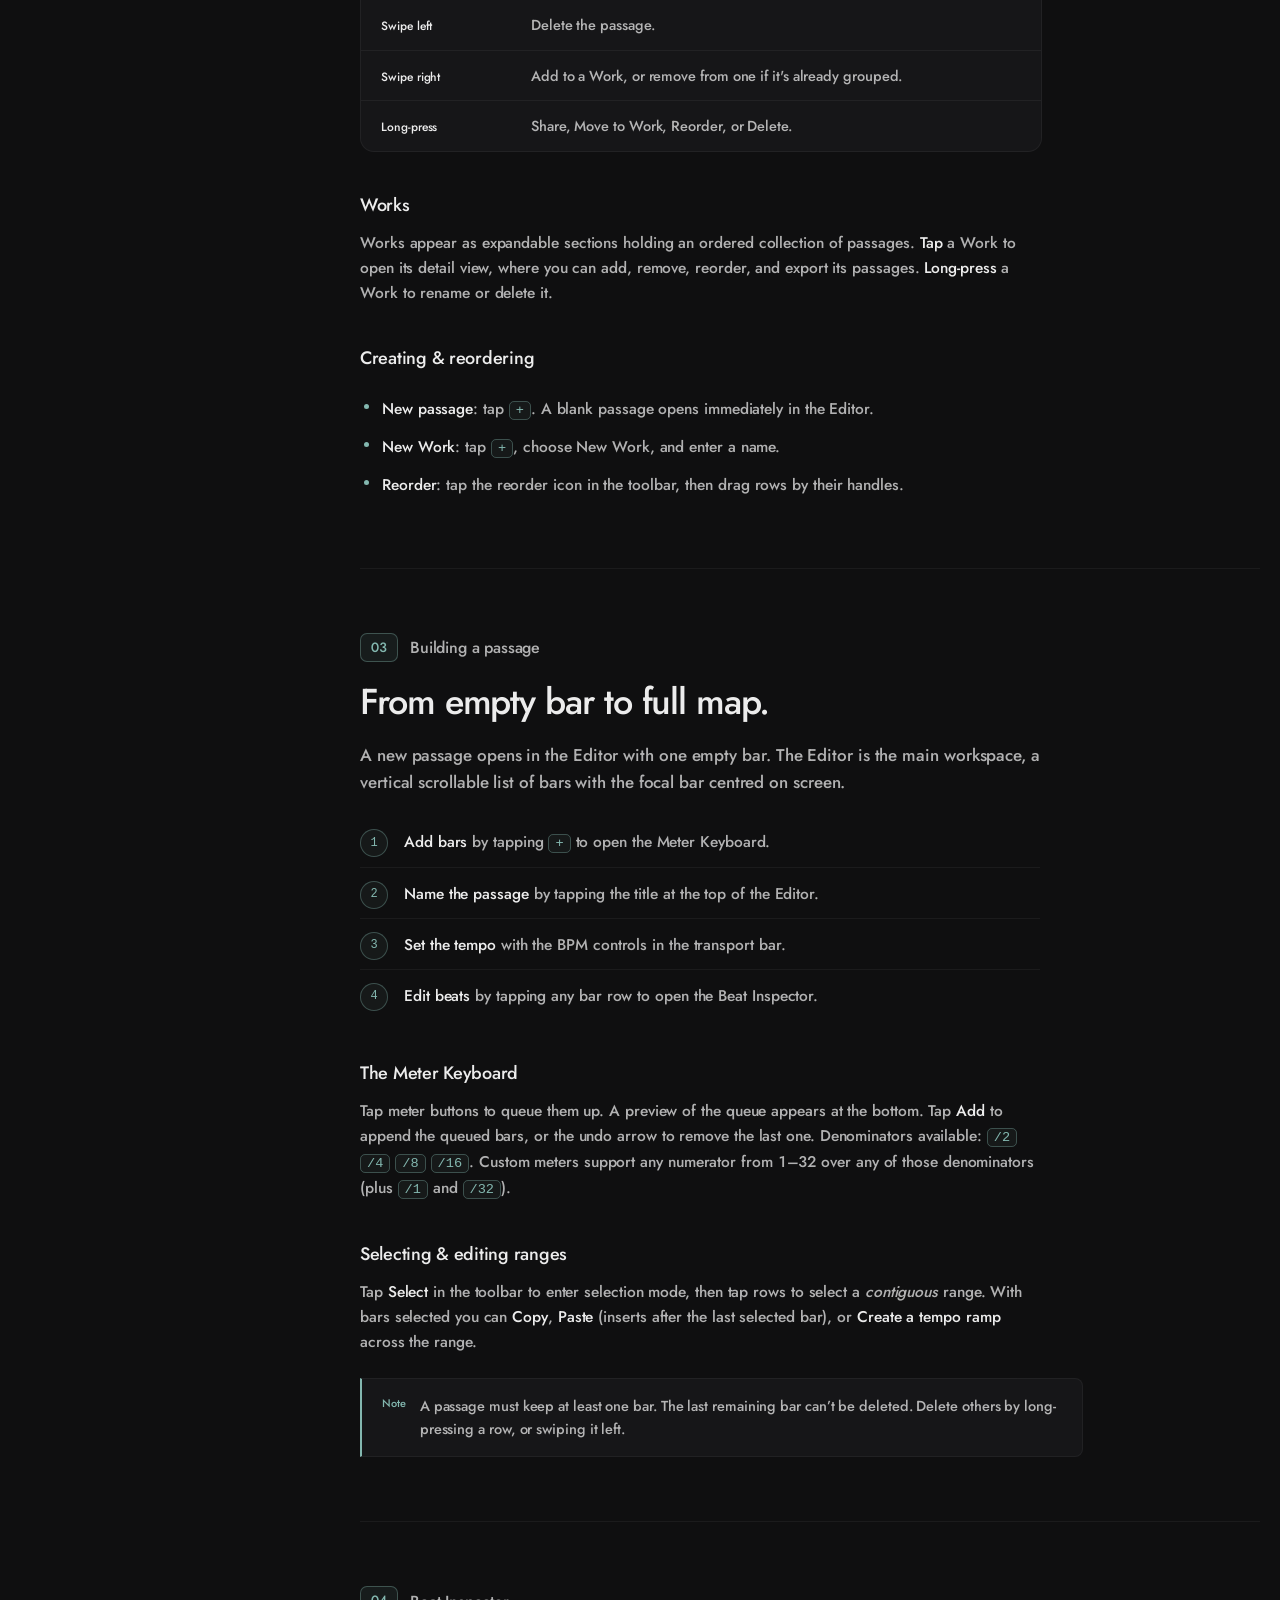
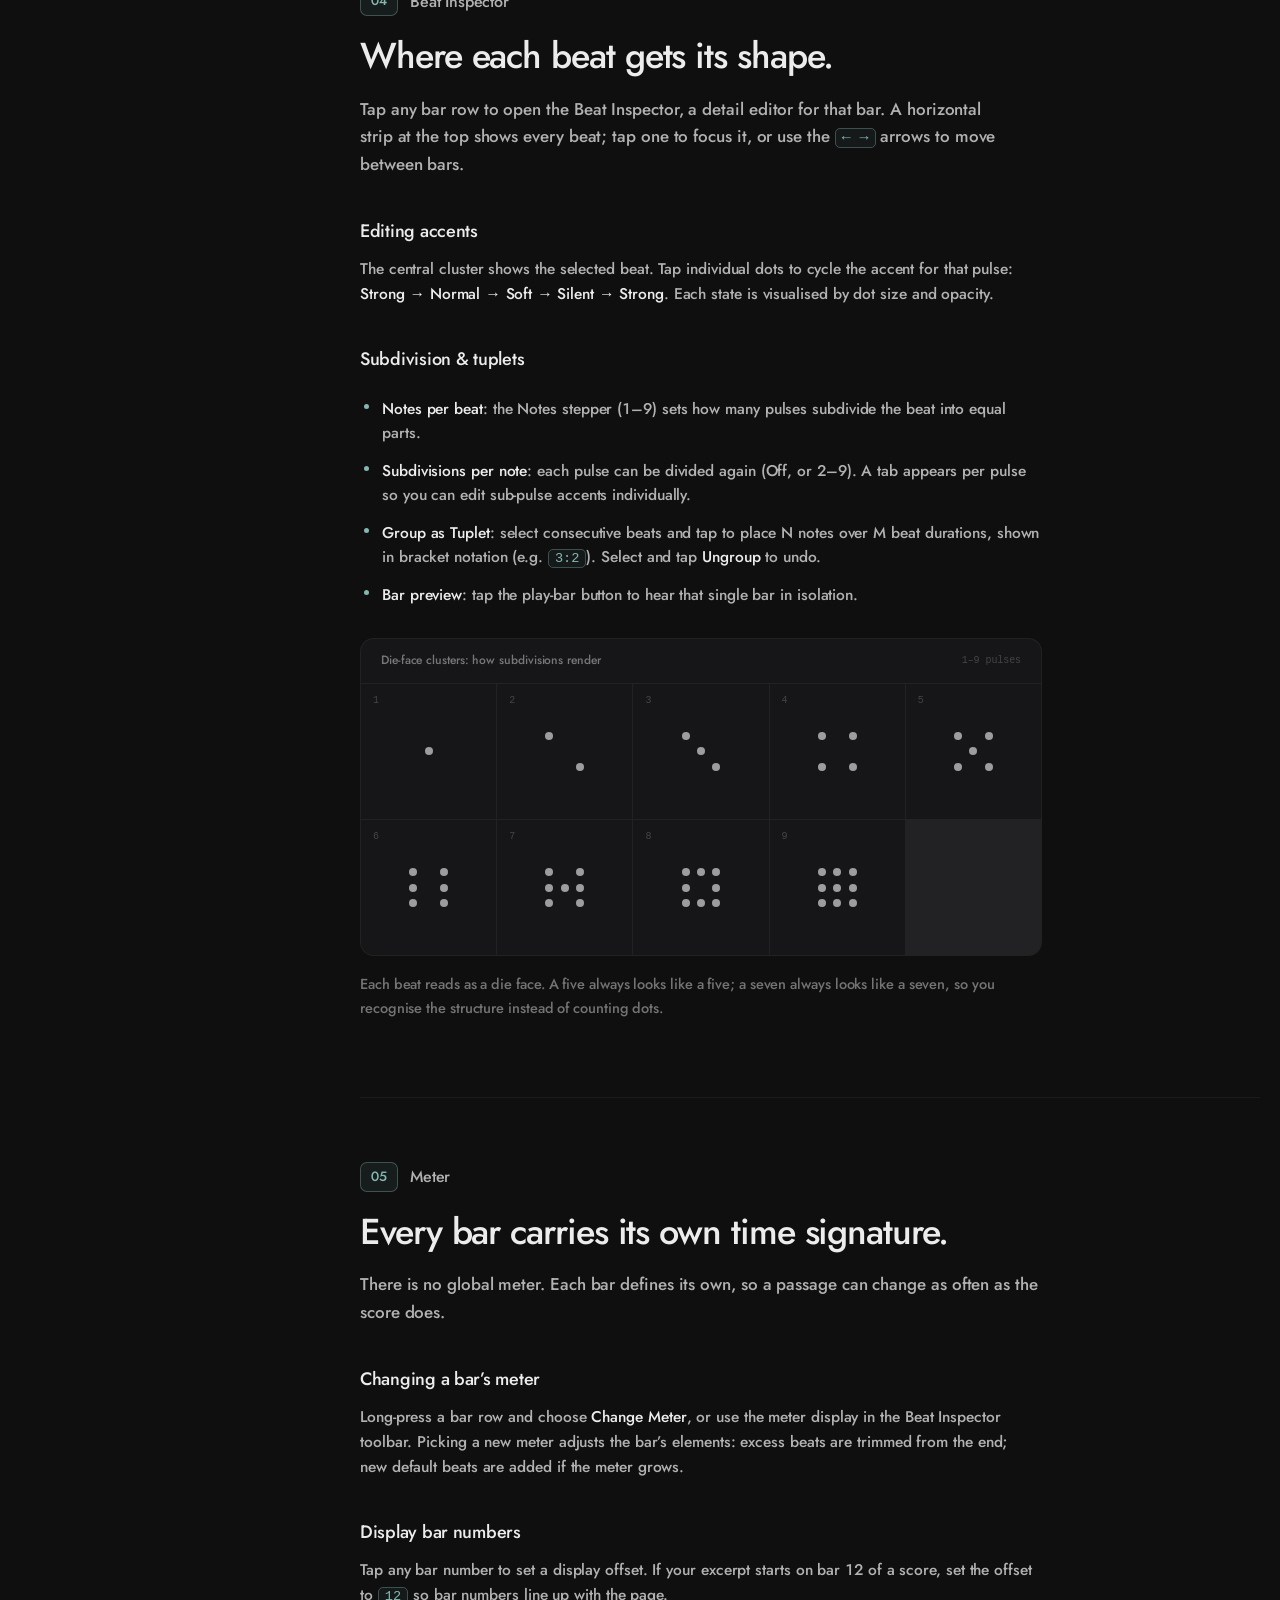
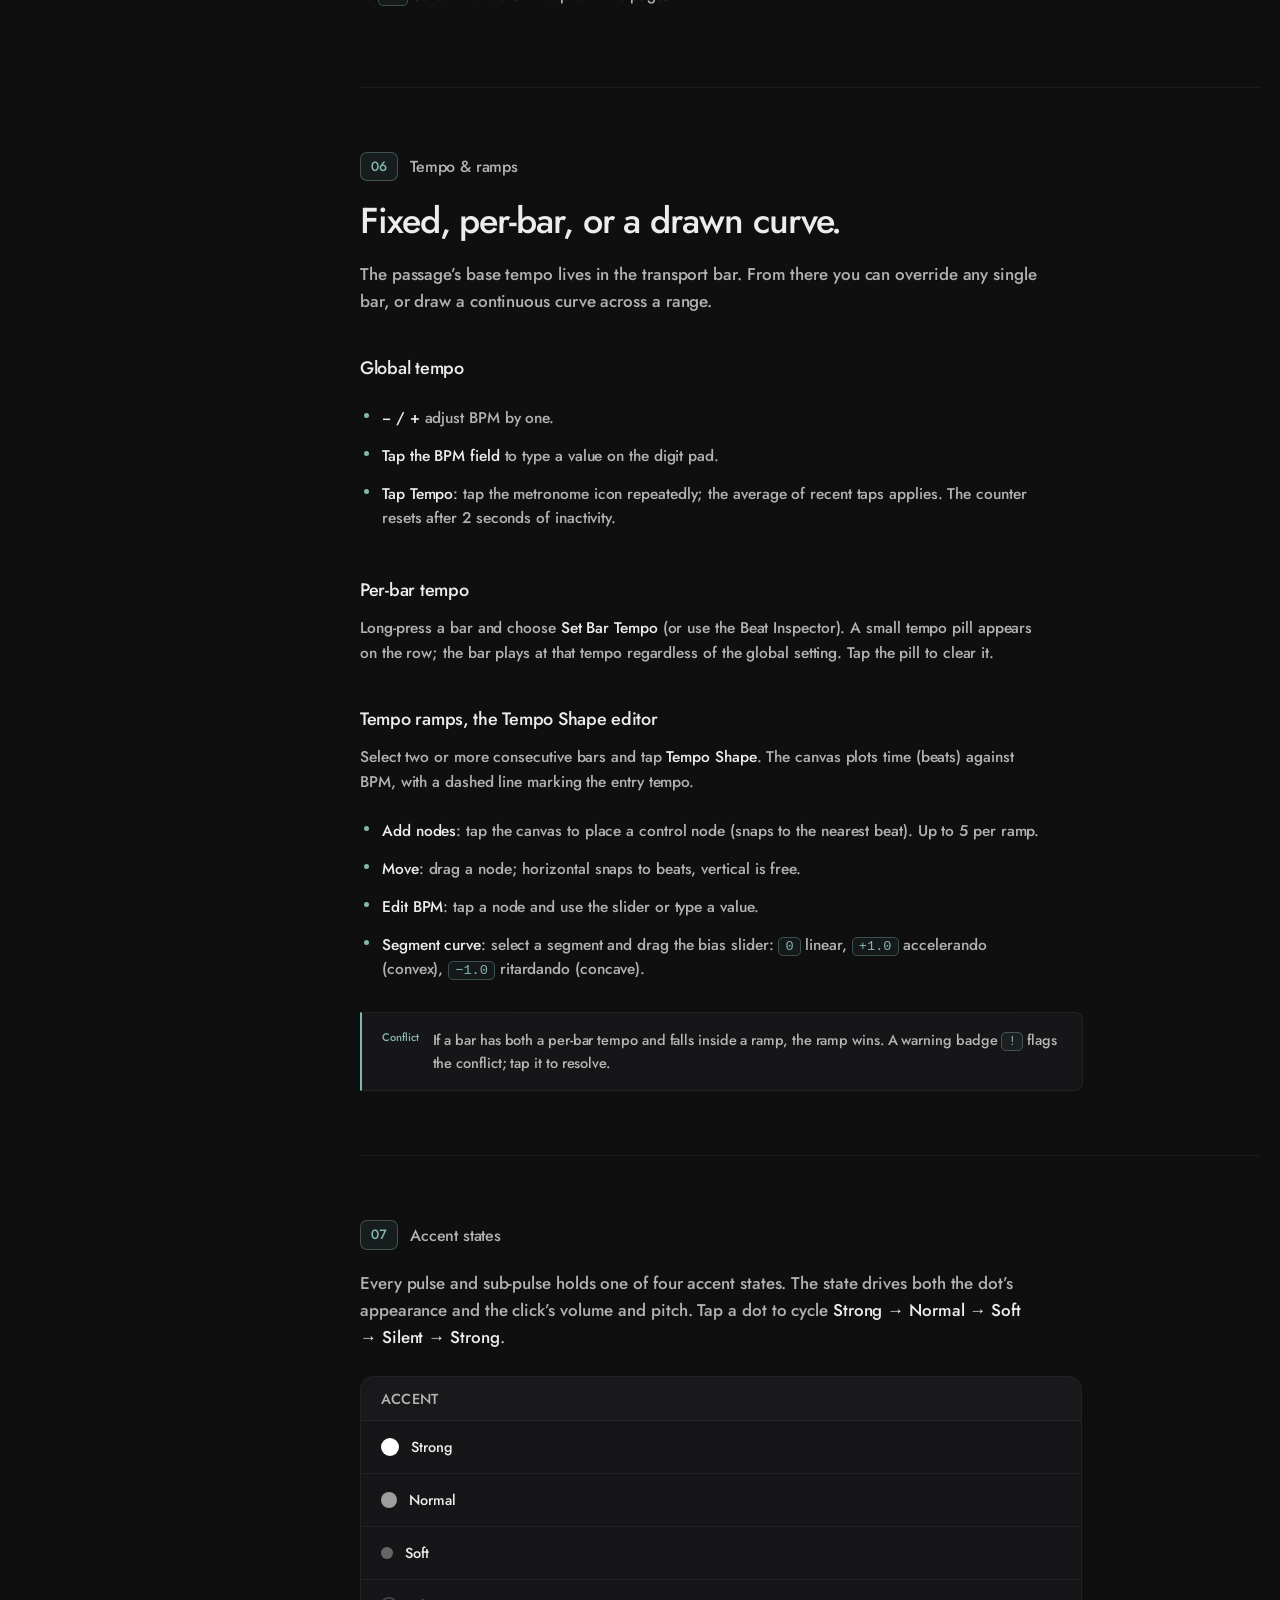
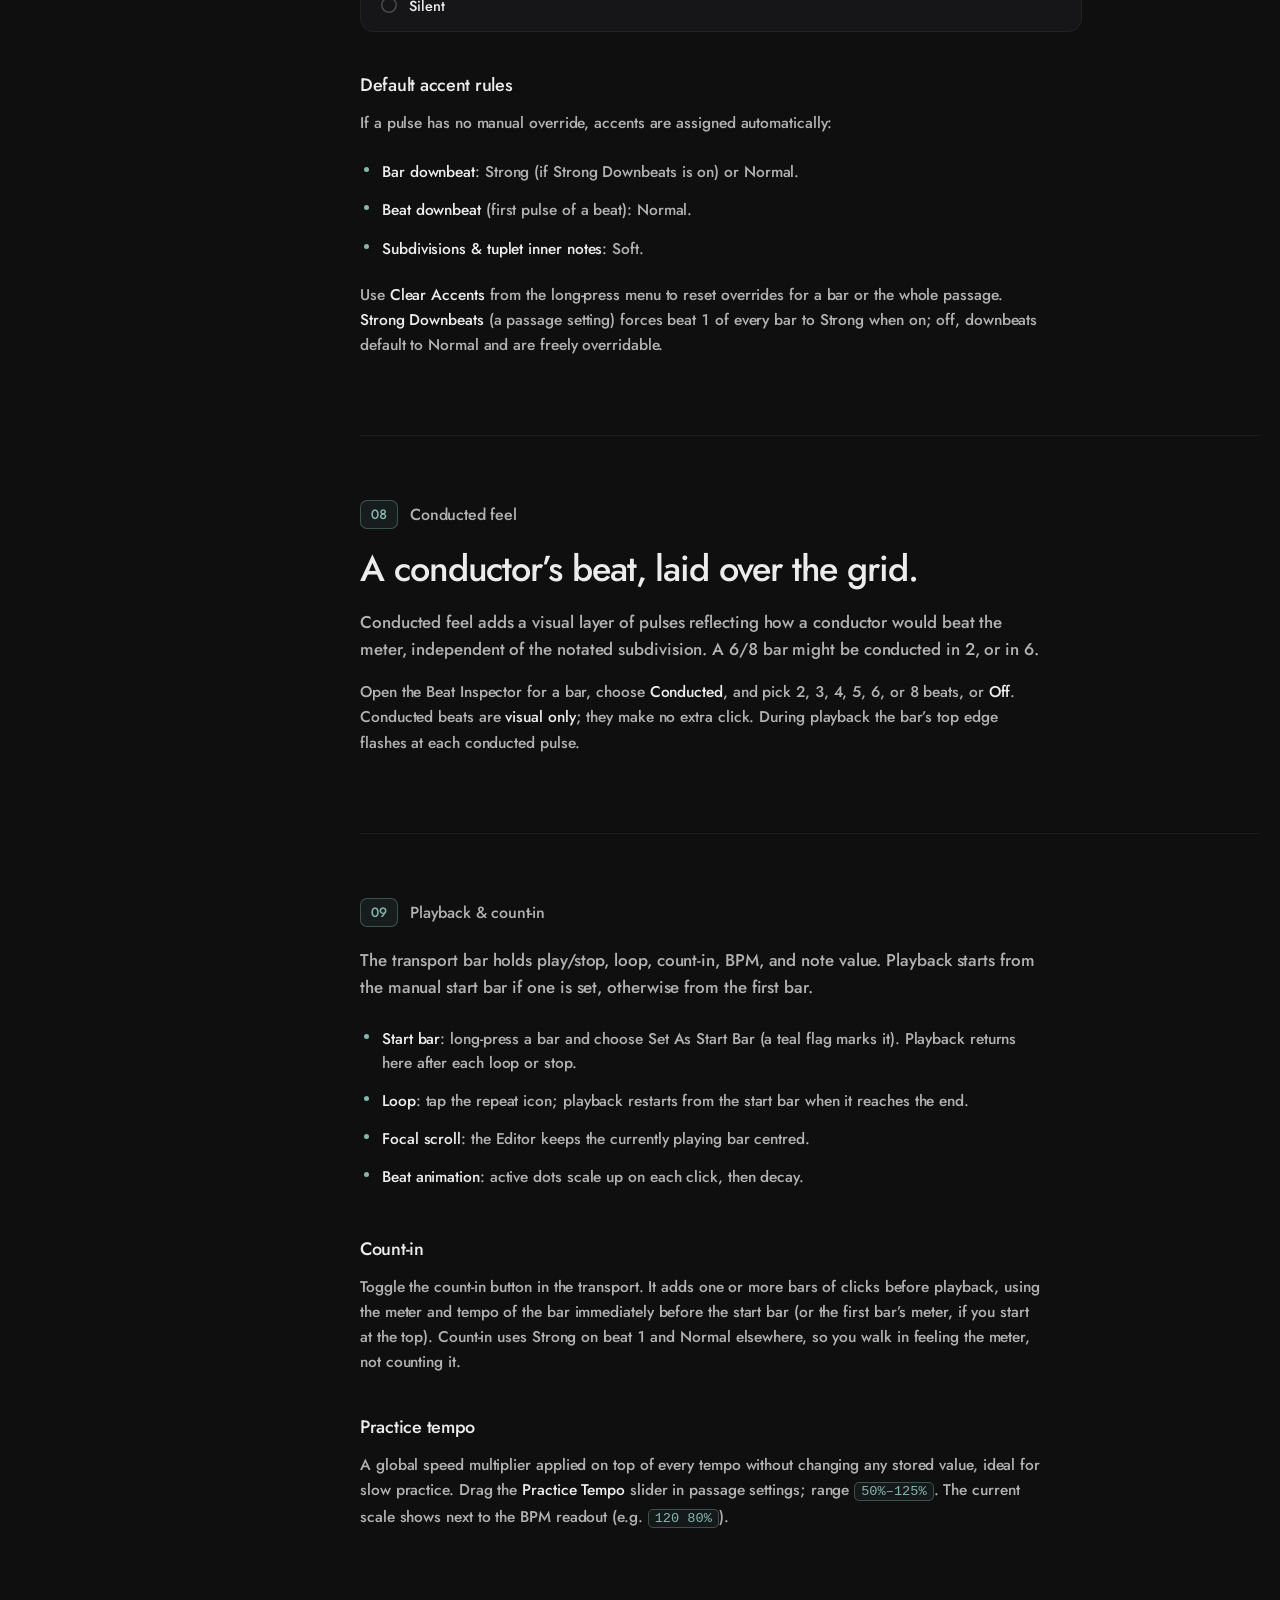
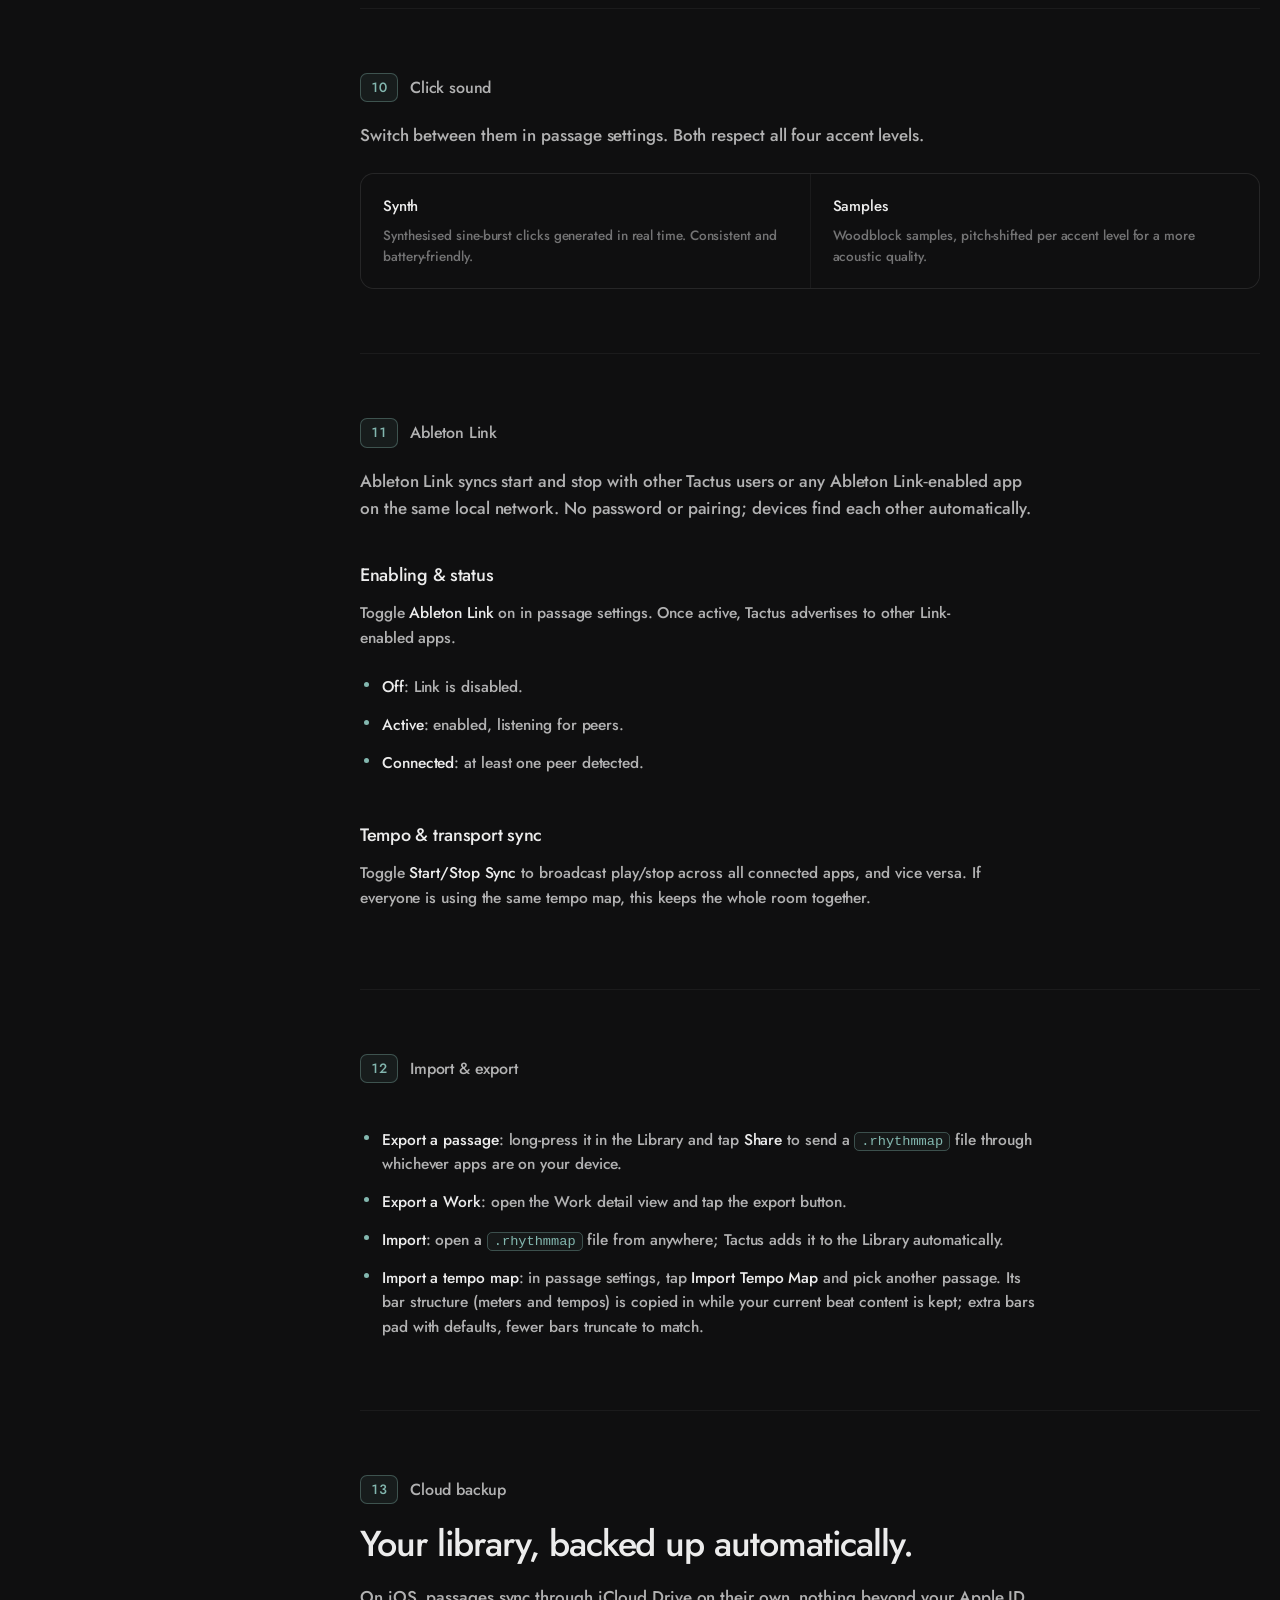
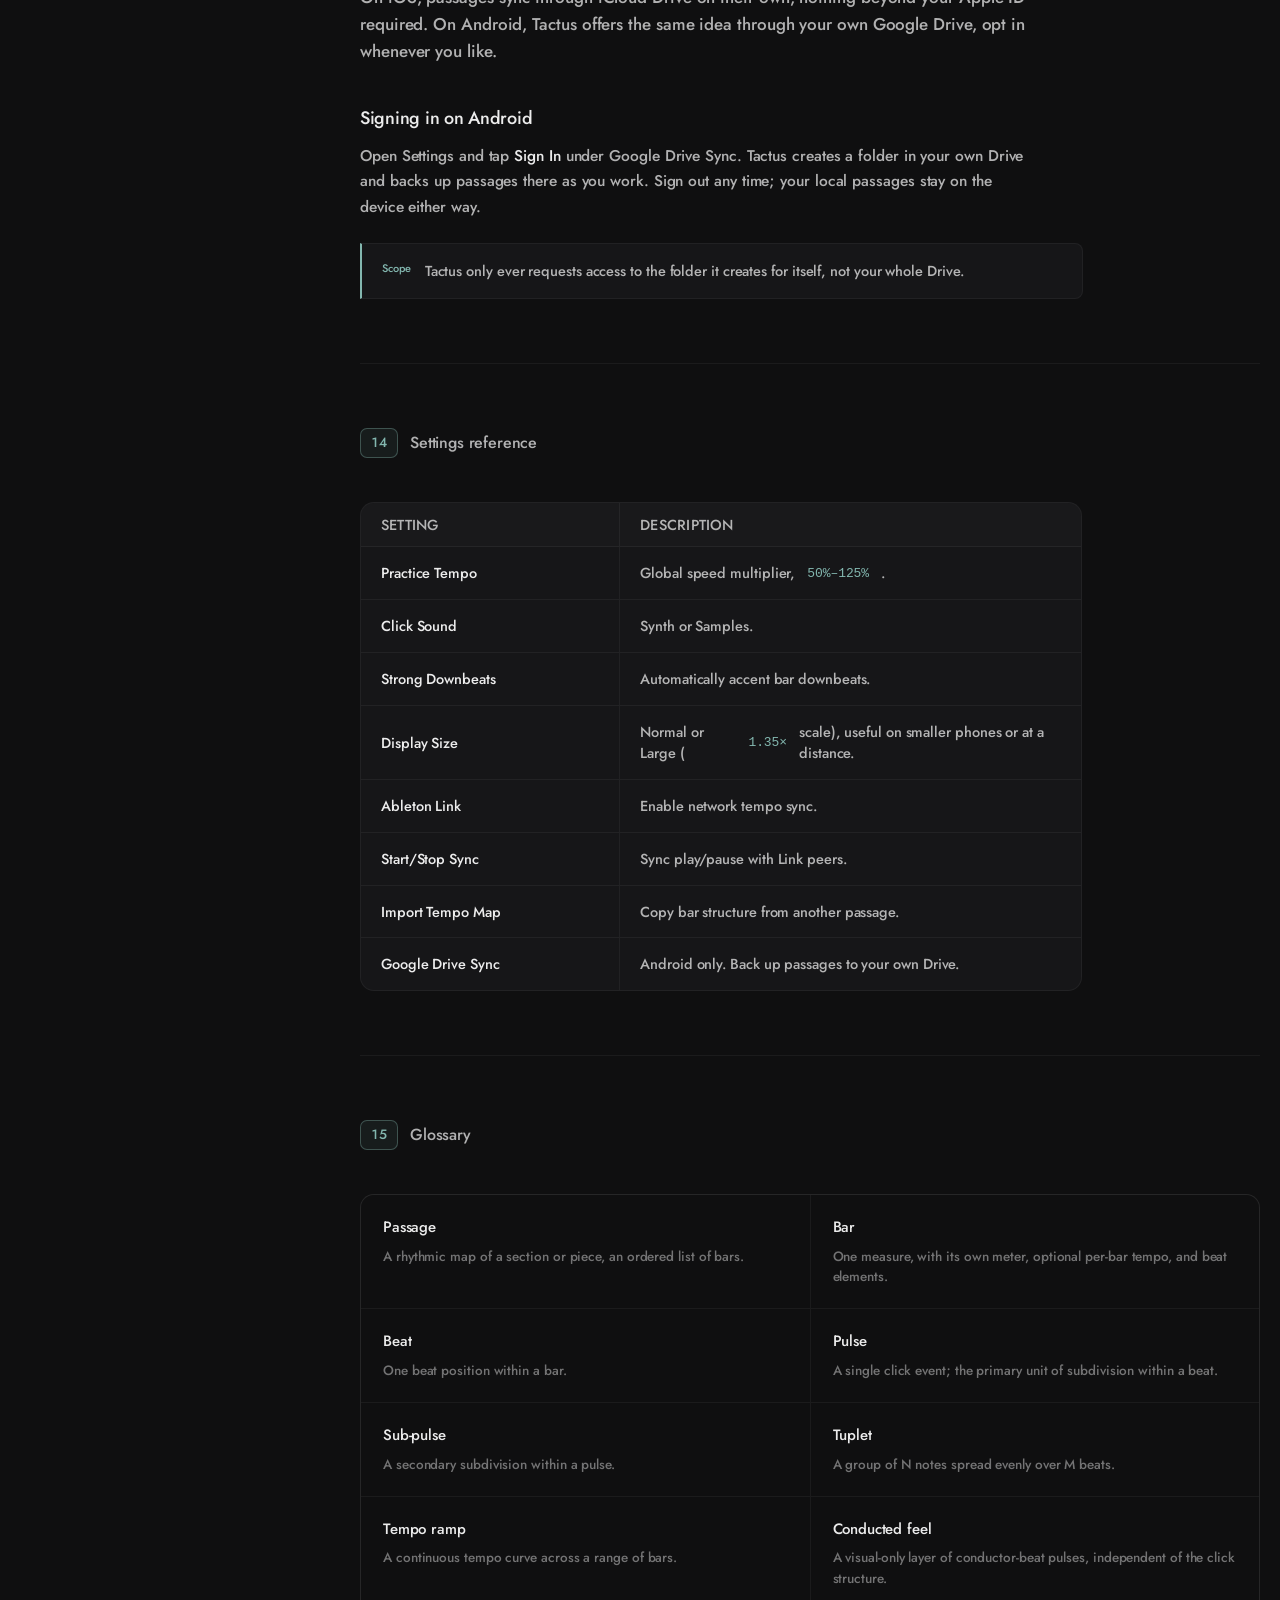
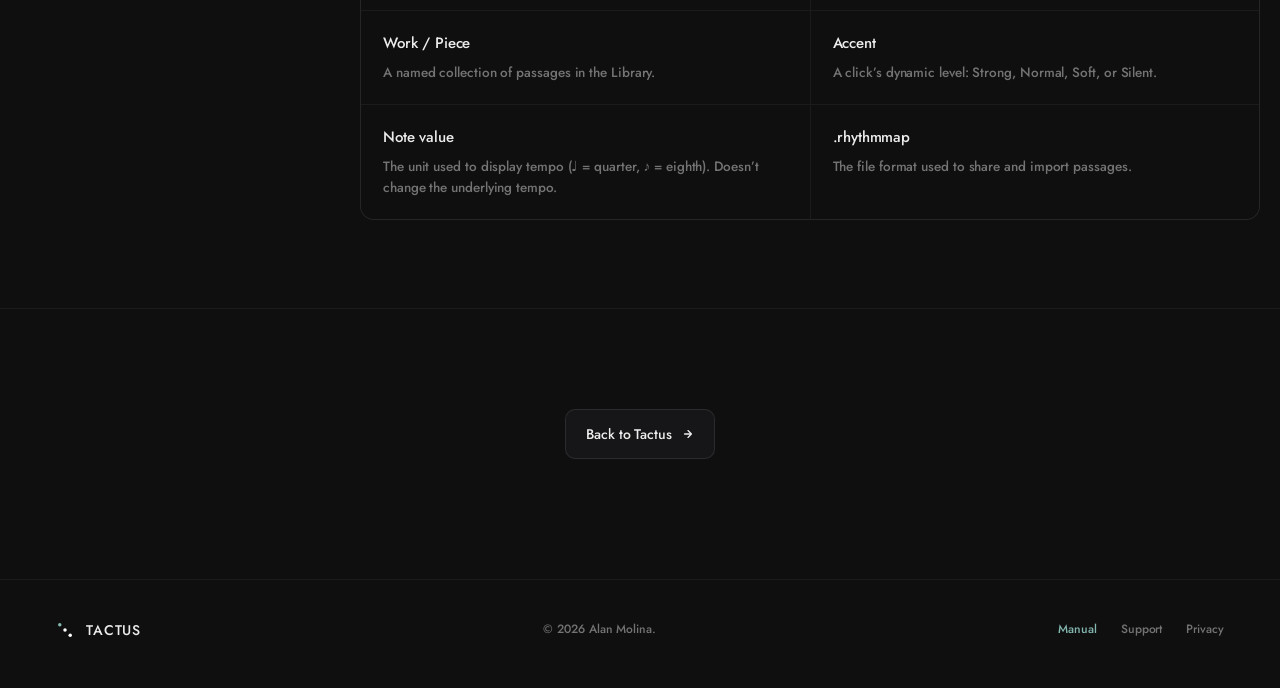
==== commit 00c04119: "text fixes" ====
--- a/manual.html
+++ b/manual.html
@@ -624,7 +624,7 @@
         <ul class="gestures">
           <li><span class="g">Tap</span><span>Open the passage in the Editor.</span></li>
           <li><span class="g">Swipe left</span><span>Delete the passage.</span></li>
-          <li><span class="g">Swipe right</span><span>Remove a grouped passage from its Work.</span></li>
+          <li><span class="g">Swipe right</span><span>Add to a Work, or remove from one if it's already grouped.</span></li>
           <li><span class="g">Long-press</span><span>Share, Move to Work, Reorder, or Delete.</span></li>
         </ul>
 
@@ -638,7 +638,7 @@
         <h3>Creating &amp; reordering</h3>
         <ul class="bullets">
           <li><strong>New passage</strong>: tap <span class="code">+</span>. A blank passage opens immediately in the Editor.</li>
-          <li><strong>New Work</strong>: tap the folder icon and enter a name.</li>
+          <li><strong>New Work</strong>: tap <span class="code">+</span>, choose New Work, and enter a name.</li>
           <li><strong>Reorder</strong>: tap the reorder icon in the toolbar, then drag rows by their handles.</li>
         </ul>
       </section>
@@ -754,10 +754,6 @@
           <li><strong>Tap the BPM field</strong> to type a value on the digit pad.</li>
           <li><strong>Tap Tempo</strong>: tap the metronome icon repeatedly; the average of recent taps applies. The counter resets after 2 seconds of inactivity.</li>
         </ul>
-        <div class="note">
-          <span class="tag">Note value</span>
-          <p>The note-value button (♩ ♪ ♬ ♩. …) changes only the <em>display</em>. Tempo is always stored as quarter-note BPM, so ♩=120 and ♪=240 are the same internal tempo.</p>
-        </div>
 
         <h3>Per-bar tempo</h3>
         <p class="body">
@@ -847,7 +843,7 @@
           from the manual start bar if one is set, otherwise from the first bar.
         </p>
         <ul class="bullets">
-          <li><strong>Start bar</strong>: tap any bar number to flag it as the start bar (a teal flag marks it). Playback returns here after each loop or stop.</li>
+          <li><strong>Start bar</strong>: long-press a bar and choose Set As Start Bar (a teal flag marks it). Playback returns here after each loop or stop.</li>
           <li><strong>Loop</strong>: tap the repeat icon; playback restarts from the start bar when it reaches the end.</li>
           <li><strong>Focal scroll</strong>: the Editor keeps the currently playing bar centred.</li>
           <li><strong>Beat animation</strong>: active dots scale up on each click, then decay.</li>
@@ -880,7 +876,7 @@
           </div>
           <div class="concept">
             <div class="ct">Samples</div>
-            <div class="cd">Pre-recorded click samples, pitch-shifted per accent level for a more acoustic quality.</div>
+            <div class="cd">Woodblock samples, pitch-shifted per accent level for a more acoustic quality.</div>
           </div>
         </div>
       </section>
@@ -914,7 +910,7 @@
       <section class="chapter" id="share" data-screen-label="13 Import & export">
         <div class="chapter-label"><span class="n">12</span>Import &amp; export</div>
         <ul class="bullets">
-          <li><strong>Export a passage</strong>: long-press it in the Library and tap <strong>Share</strong> to send a <span class="code">.rhythmmap</span> file via Messages, Mail, AirDrop, or Files.</li>
+          <li><strong>Export a passage</strong>: long-press it in the Library and tap <strong>Share</strong> to send a <span class="code">.rhythmmap</span> file through whichever apps are on your device.</li>
           <li><strong>Export a Work</strong>: open the Work detail view and tap the export button.</li>
           <li><strong>Import</strong>: open a <span class="code">.rhythmmap</span> file from anywhere; Tactus adds it to the Library automatically.</li>
           <li><strong>Import a tempo map</strong>: in passage settings, tap <strong>Import Tempo Map</strong> and pick another passage. Its bar structure (meters and tempos) is copied in while your current beat content is kept; extra bars pad with defaults, fewer bars truncate to match.</li>
@@ -1011,7 +1007,6 @@
   <!-- ── Closing ────────────────────────────────────────────────────── -->
   <section class="closing" data-screen-label="17 Closing">
     <div class="wrap">
-      <p>Keep this open on a second screen while you map your first passage.</p>
       <a class="btn-secondary" href="index.html">
         Back to Tactus
         <svg viewBox="0 0 14 14" width="12" height="12" fill="none" aria-hidden="true">
